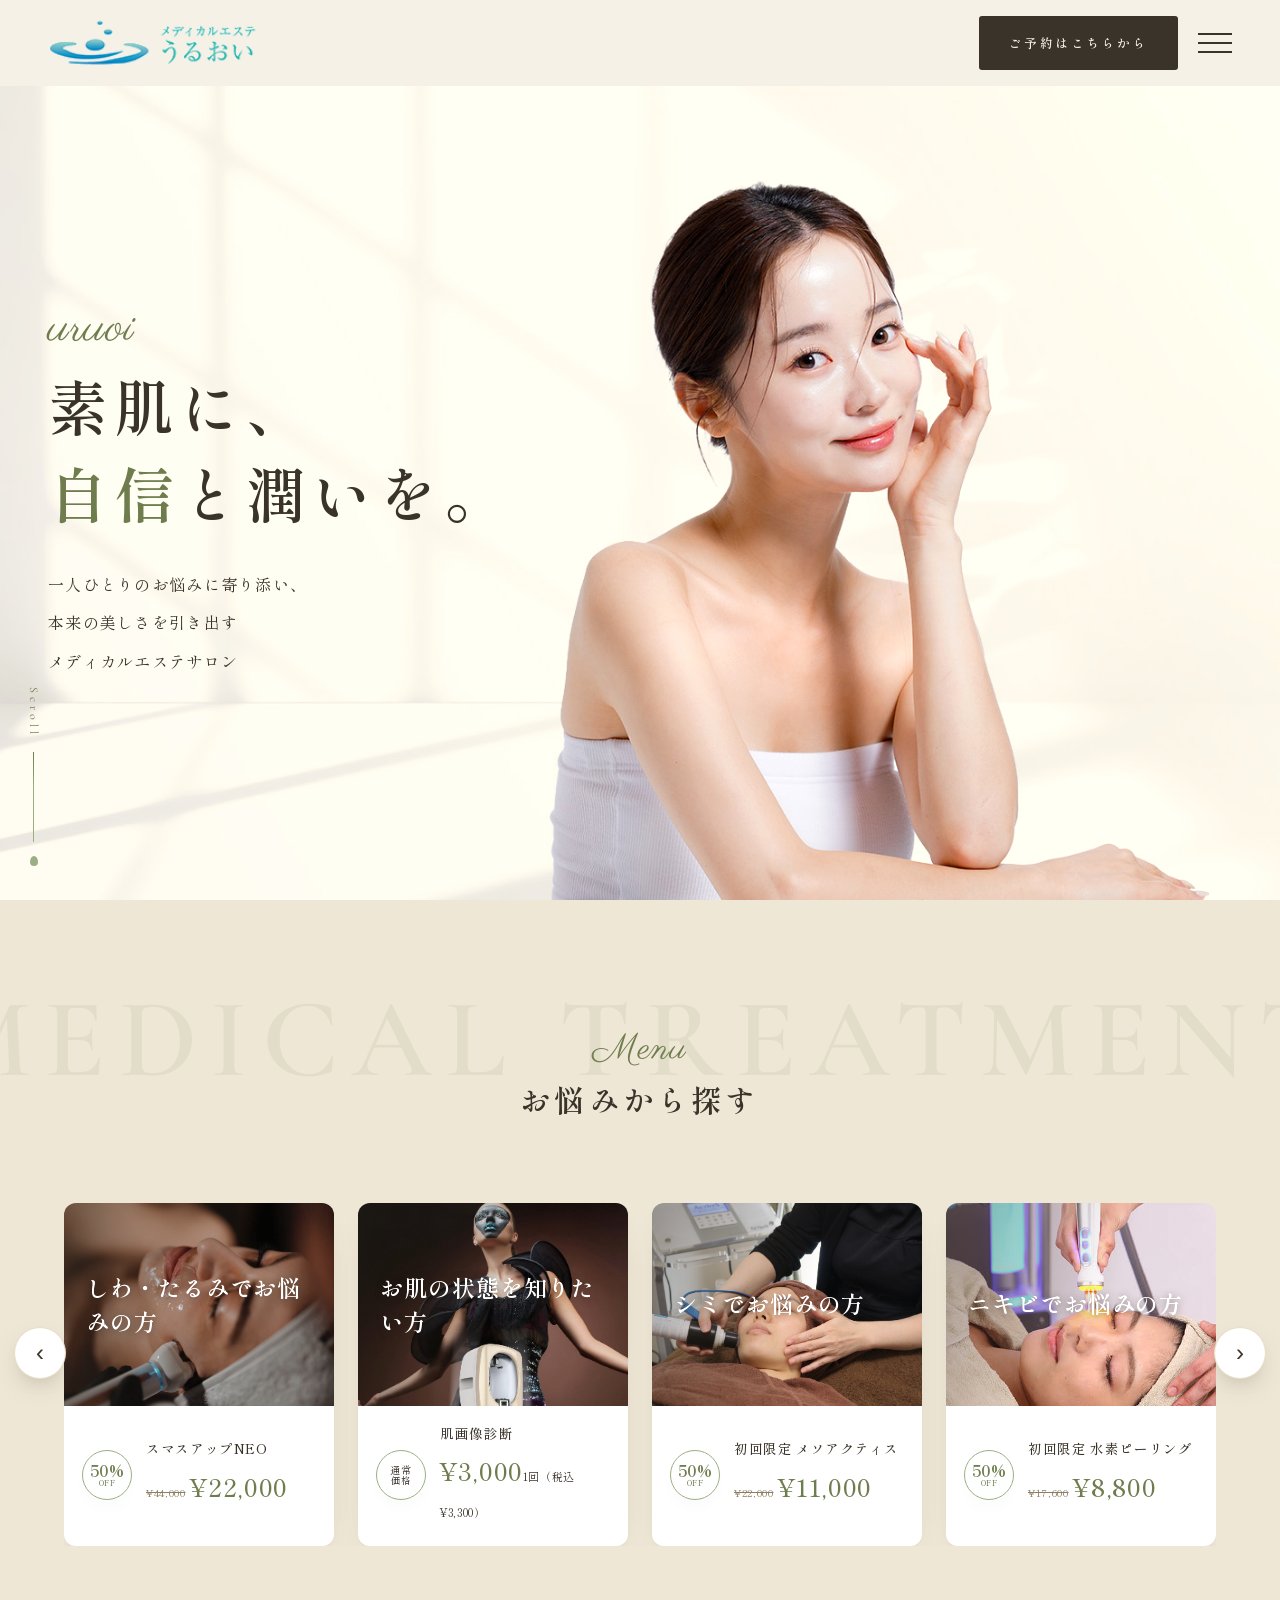
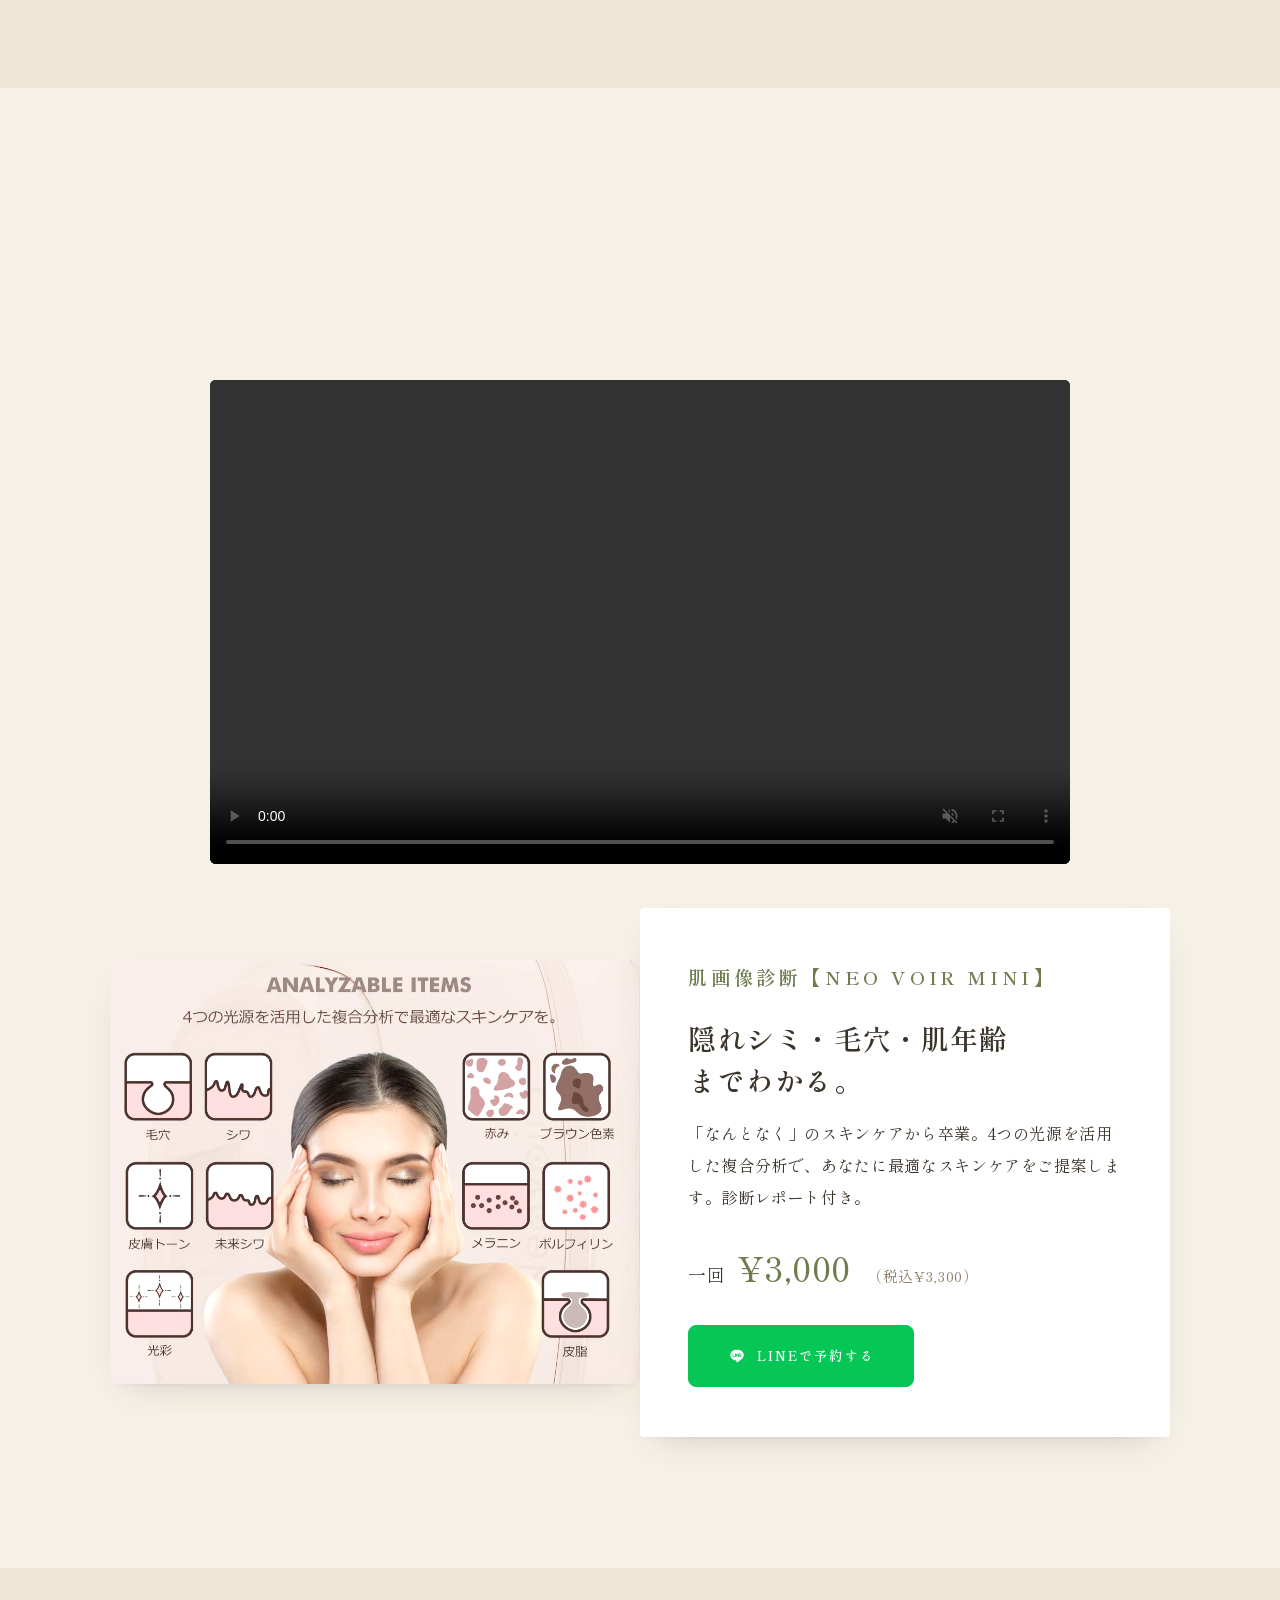
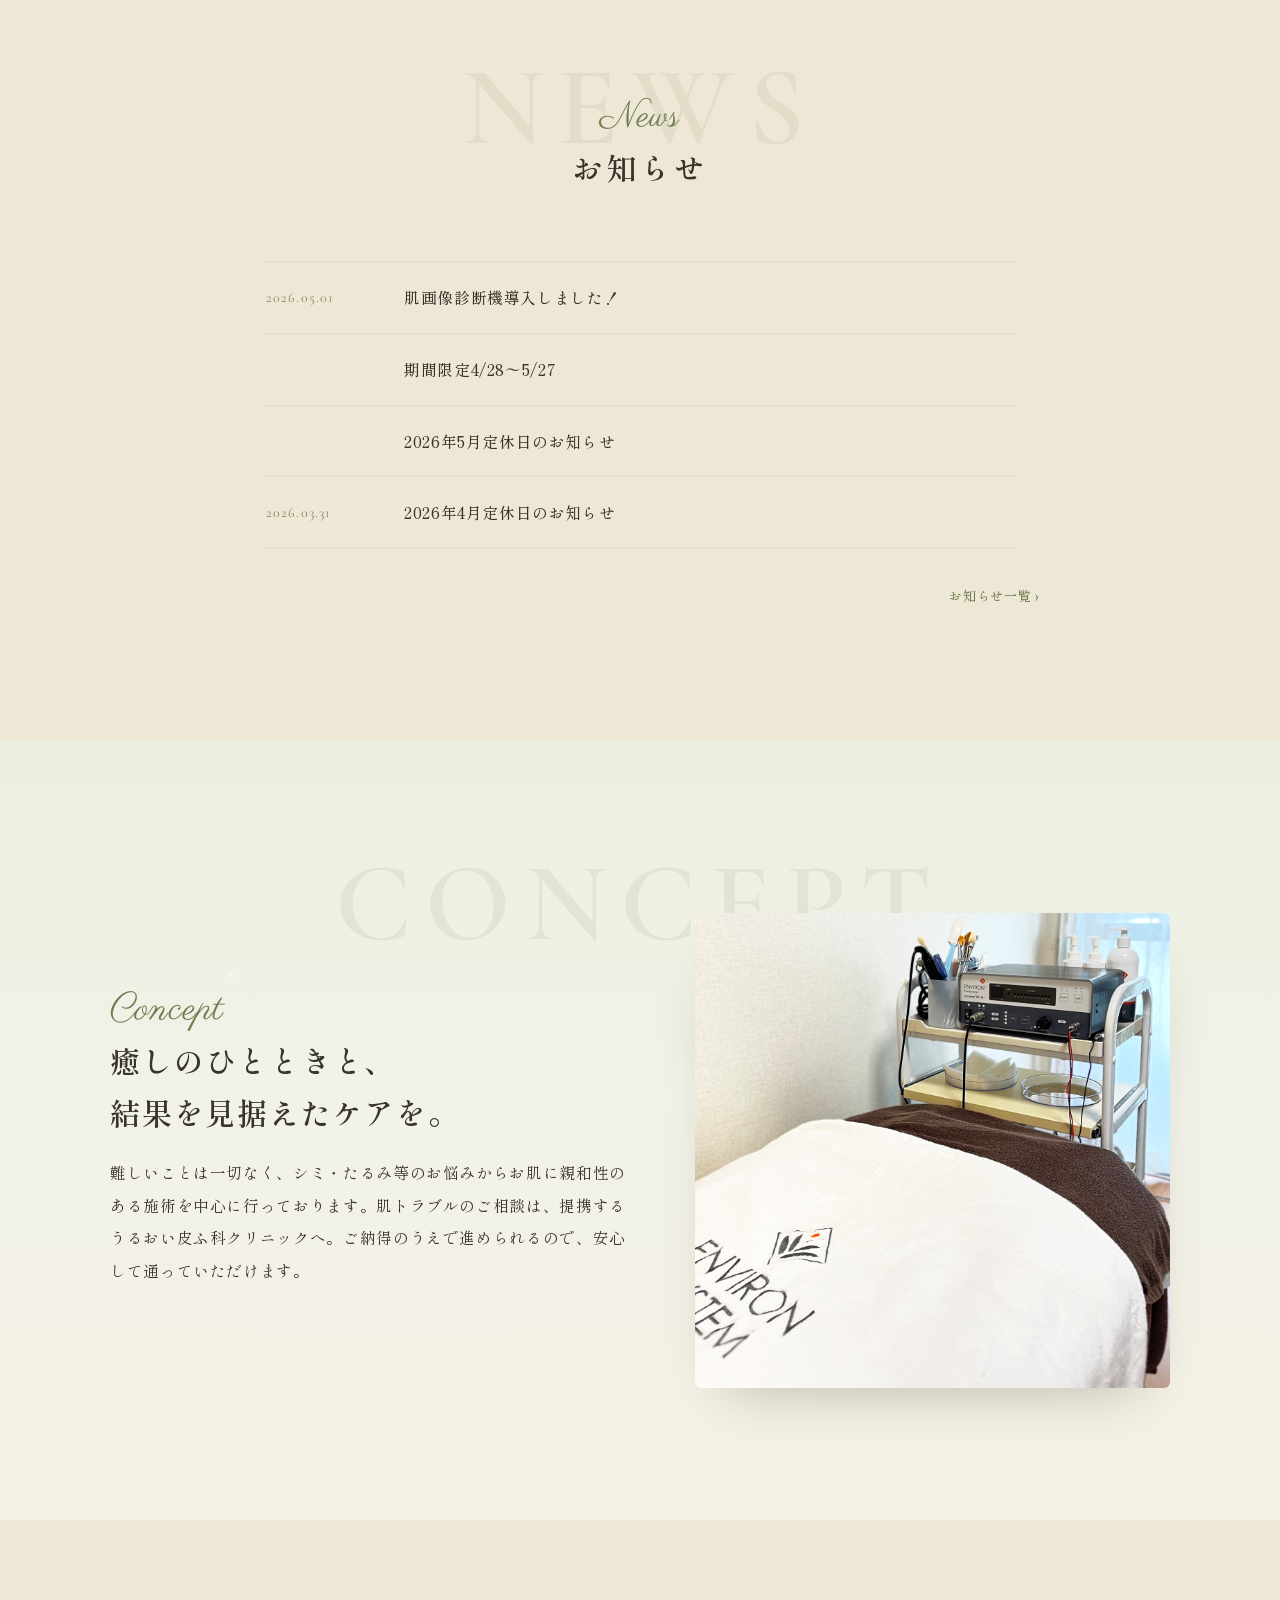
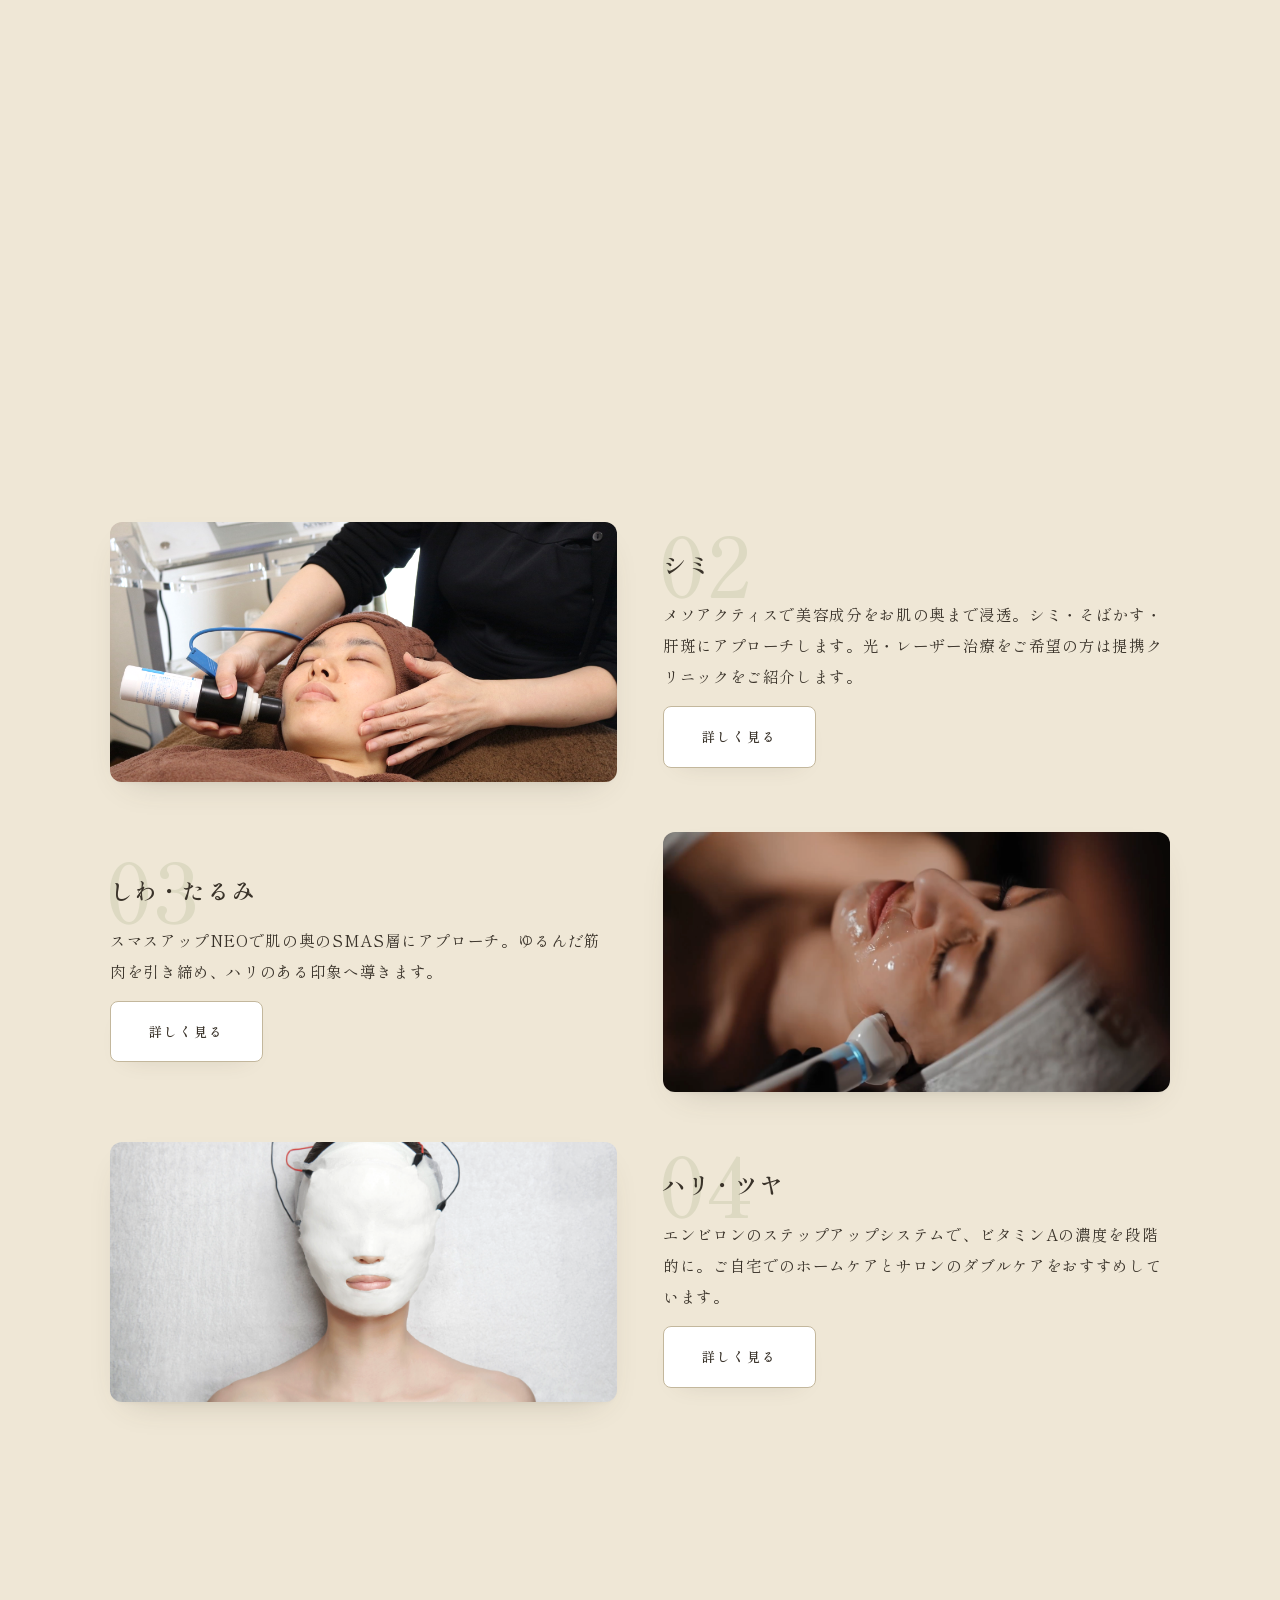
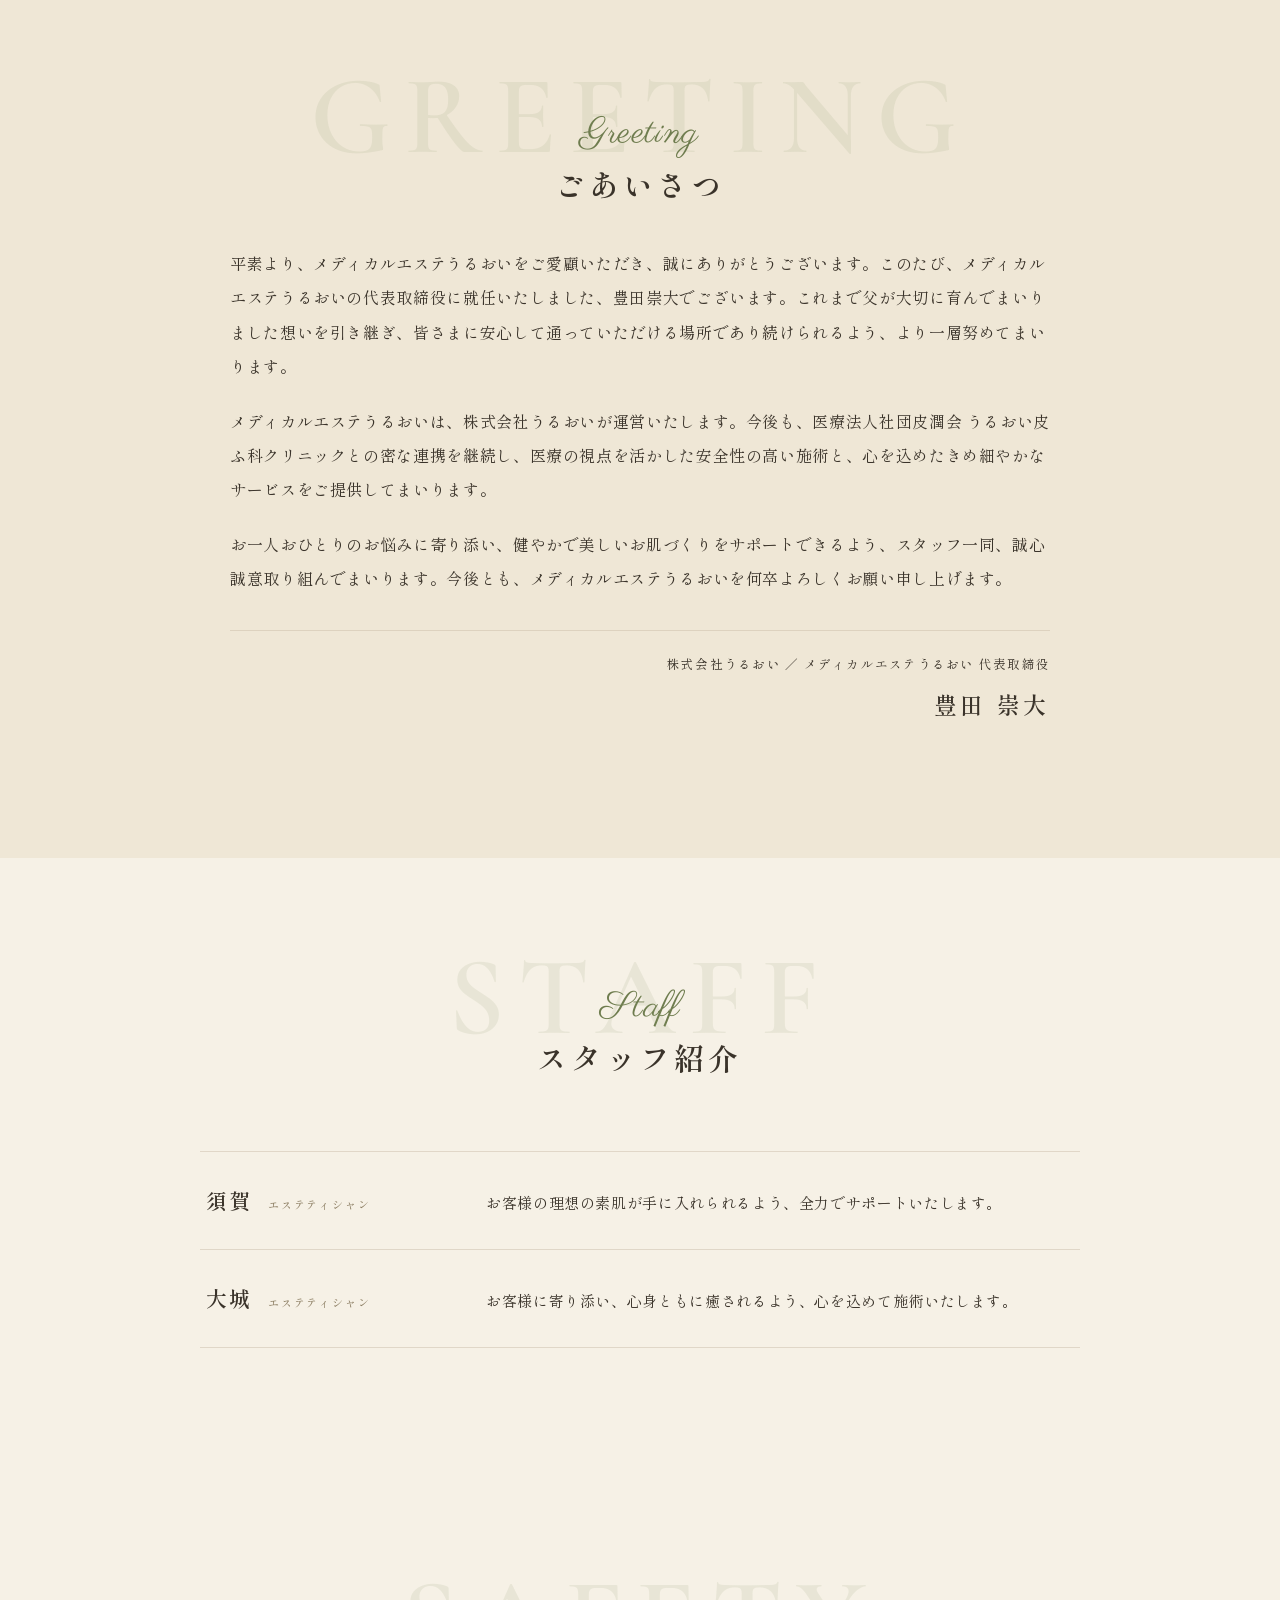
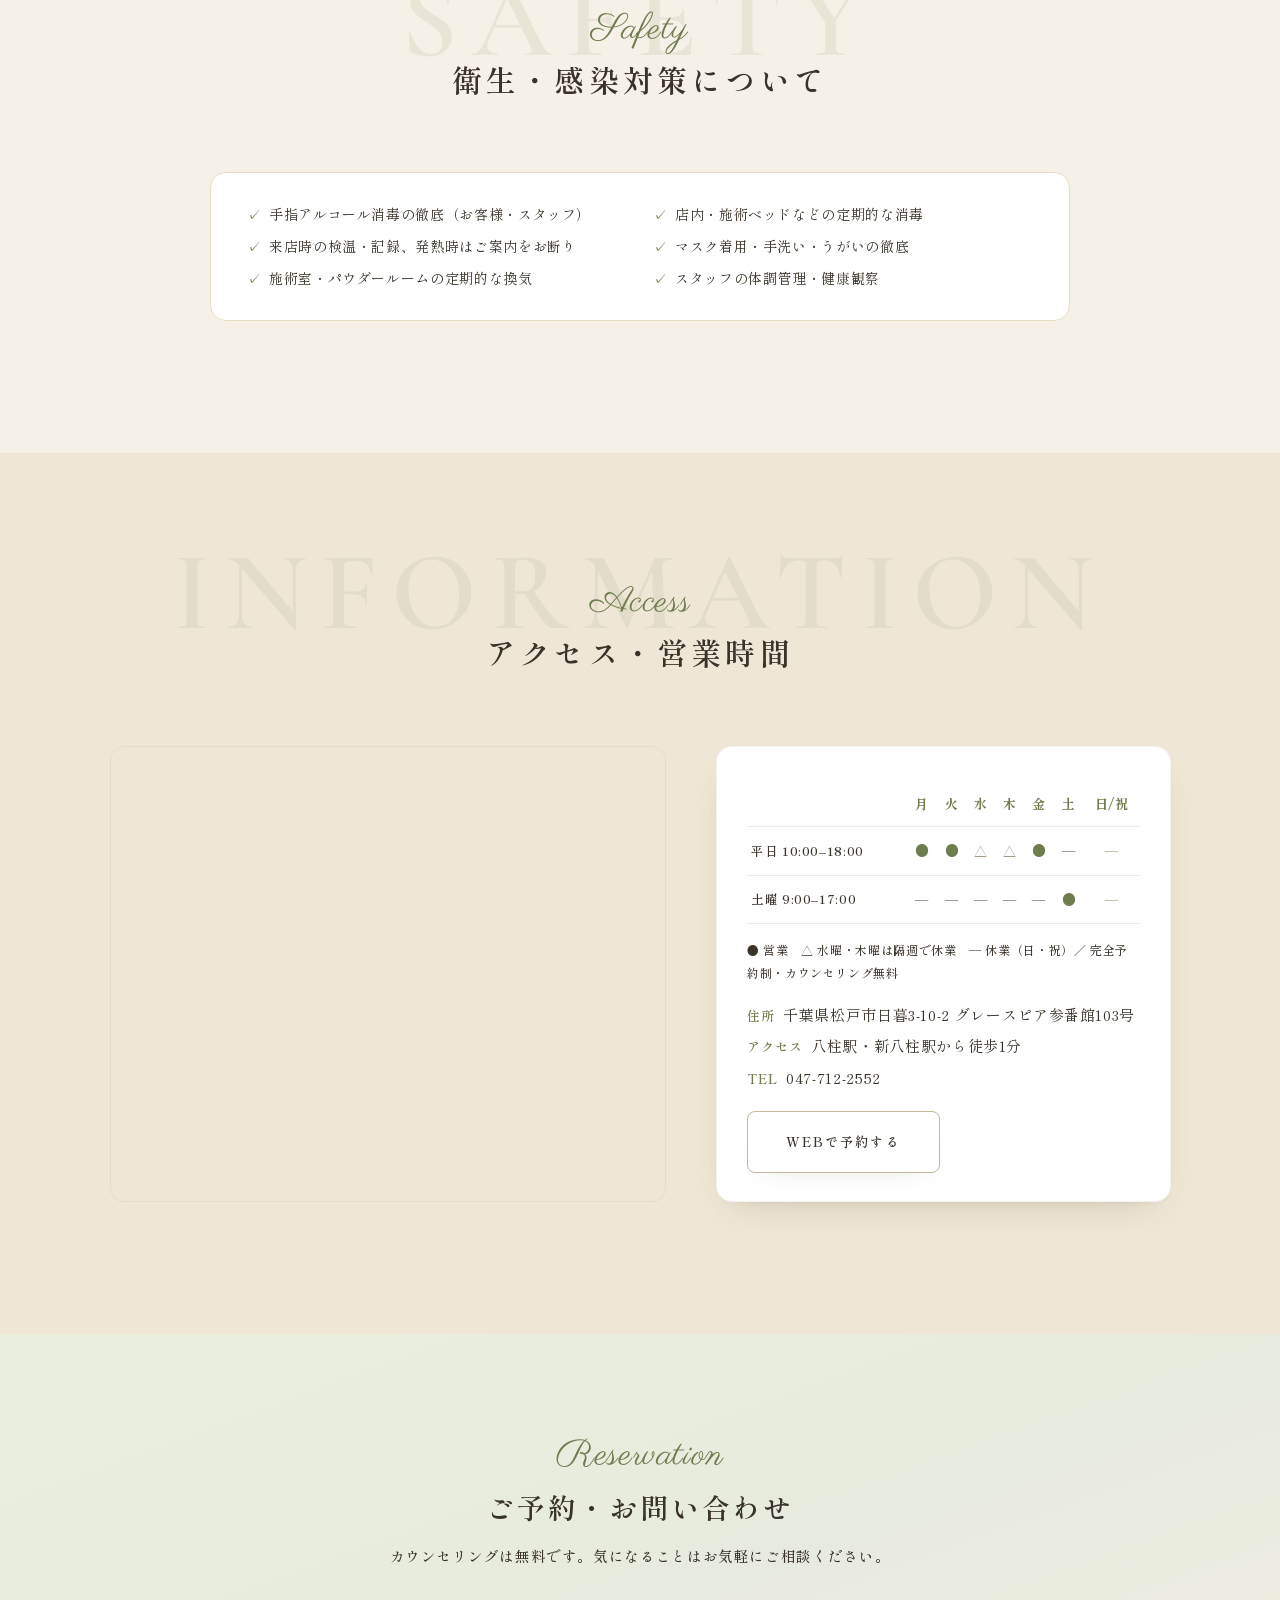
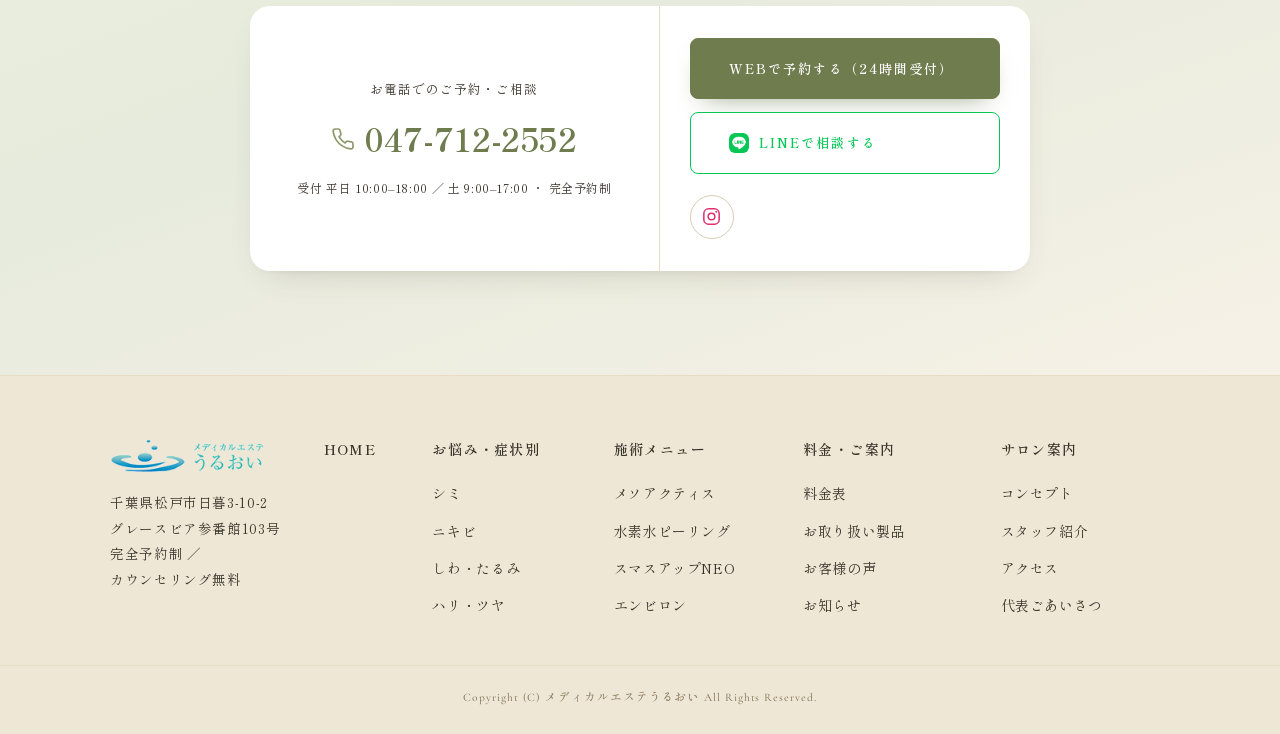
==== index.html @ d1e68eb8 "フッター再構成（HOME＋カテゴリ整理・SPアコーディオン）・お客様の声目次余白・各種SP調整 - フッターを「HOME＋お悩み別/施術メニュー/料金・ご案内/サロン案内」に再構成（見出しと中身を一致" ====
<!doctype html>
<html lang="ja">
  <head>
    <meta charset="UTF-8" />
    <meta name="viewport" content="width=device-width, initial-scale=1.0" />
    <title>メディカルエステうるおい</title>
    <meta name="description" content="千葉県松戸市・八柱駅徒歩1分のメディカルエステうるおい。提携うるおい皮ふ科クリニックと連携し、シミ・肝斑・ニキビ・しわ・たるみのお悩みに寄り添う医療エステ。肌画像診断やエンビロンも。完全予約制・カウンセリング無料。" />
    <meta property="og:type" content="website" />
    <meta property="og:site_name" content="メディカルエステうるおい" />
    <meta property="og:title" content="メディカルエステうるおい" />
    <meta property="og:description" content="千葉県松戸市・八柱駅徒歩1分のメディカルエステうるおい。提携うるおい皮ふ科クリニックと連携し、シミ・肝斑・ニキビ・しわ・たるみのお悩みに寄り添う医療エステ。肌画像診断やエンビロンも。完全予約制・カウンセリング無料。" />
    <meta property="og:image" content="https://medical-este-uruoi.com/img/top.jpg" />
    <meta name="twitter:card" content="summary_large_image" />
    <link rel="icon" type="image/png" href="img/cropped-favicon.png?v=122" />
    <script>
      document.documentElement.className += " js";
    </script>
    <link rel="preconnect" href="https://fonts.googleapis.com" />
    <link rel="preconnect" href="https://fonts.gstatic.com" crossorigin />
    <link
      href="https://fonts.googleapis.com/css2?family=Cormorant+Garamond:ital,wght@0,400;0,500;0,600;1,400;1,500&family=Shippori+Mincho:wght@400;500;600;700&family=Zen+Kaku+Gothic+New:wght@300;400;500;700&family=Parisienne&display=swap"
      rel="stylesheet"
    />
    <link rel="stylesheet" href="css/main.css?v=122" />
    <link rel="stylesheet" href="css/top.css?v=122" />
  </head>
  <body>
    <header class="site-header">
      <a class="brand" href="index.html"
        ><img
          class="logo-img"
          src="[data-uri]"
          alt="メディカルエステ うるおい"
      /></a>
      <div class="hd-right">
        <a
          class="hd-cta"
          href="https://airrsv.net/medical-uruoi/calendar"
          target="_blank"
          rel="noopener"
          ><span class="hd-cta-tx">ご予約はこちらから</span
          ><span class="hd-cta-ar"
            ><svg
              viewBox="0 0 24 24"
              fill="none"
              stroke="currentColor"
              stroke-width="1.7"
              stroke-linecap="round"
              stroke-linejoin="round"
            >
              <rect x="3" y="4.5" width="18" height="16" rx="2.5" />
              <path d="M3 9.5h18M8 2.5v4M16 2.5v4" /></svg></span></a
        ><button class="burger" id="menuBtn" aria-label="メニュー">
          <span class="circle"><i></i><i></i><i></i></span
          ><span class="lbl">MENU</span>
        </button>
      </div>
    </header>
    <nav class="nav-overlay" id="navOverlay">
      <button class="close" id="navClose" aria-label="閉じる">
        <svg
          class="x-ico"
          width="34"
          height="34"
          viewBox="0 0 34 34"
          fill="none"
          stroke="currentColor"
          stroke-width="2"
          stroke-linecap="round"
        >
          <path d="M3 3 31 31M31 3 3 31" />
        </svg>
      </button>
      <div class="nav-grid">
        <div class="nav-side">
          <a href="index.html"
            ><img
              class="nav-logo"
              src="[data-uri]"
              alt="メディカルエステ うるおい"
          /></a>
          <p class="nav-concept">
            皮膚科専門医監修の<br />メディカルエステサロン
          </p>
          <p class="nav-tel-l">ご予約・お問い合わせ</p>
          <a class="nav-tel" href="tel:0477122552">047-712-2552</a>
          <p class="nav-hours">
            平日 10:00–18:00 ／ 土 9:00–17:00 ・ 完全予約制
          </p>
          <p class="nav-addr">
            千葉県松戸市日暮3-10-2<br />グレースビア参番館103号
          </p>
          <div class="nav-sns">
            <a href="#" aria-label="Instagram"
              ><svg
                width="16"
                height="16"
                viewBox="0 0 24 24"
                fill="none"
                stroke="currentColor"
                stroke-width="1.8"
              >
                <rect x="3" y="3" width="18" height="18" rx="5" />
                <circle cx="12" cy="12" r="3.6" />
                <circle cx="17.4" cy="6.6" r="1" fill="currentColor" /></svg
            ></a>
          </div>
        </div>
        <ul class="nav-list">
          <li>
            <a href="index.html"
              ><span class="jp">ホーム</span><span class="en">Home</span></a
            >
          </li>
          <li class="nav-cat">お悩み・施術</li>
          <li>
            <a href="treatment-shimi.html"
              ><span class="jp">シミ・くすみ・肝斑</span
              ><span class="en">Mesoactis</span></a
            >
          </li>
          <li>
            <a href="treatment-nikibi.html"
              ><span class="jp">ニキビ</span
              ><span class="en">Hydrogen Peeling</span></a
            >
          </li>
          <li>
            <a href="treatment-shiwa.html"
              ><span class="jp">しわ・たるみ</span
              ><span class="en">SMAS-up NEO</span></a
            >
          </li>
          <li>
            <a href="treatment-hari.html"
              ><span class="jp">ハリ・ツヤ</span
              ><span class="en">Environ</span></a
            >
          </li>
          <li>
            <a href="index.html#topic"
              ><span class="jp">肌画像診断</span
              ><span class="en">Neo Voir Mini</span></a
            >
          </li>
          <li class="nav-cat">料金・製品</li>
          <li>
            <a href="price.html"
              ><span class="jp">料金表</span><span class="en">Price</span></a
            >
          </li>
          <li>
            <a href="cosmetics.html"
              ><span class="jp">お取り扱い製品</span
              ><span class="en">Products</span></a
            >
          </li>
          <li class="nav-cat">サロン案内</li>
          <li>
            <a href="voice.html"
              ><span class="jp">お客様の声</span
              ><span class="en">Voice</span></a
            >
          </li>
          <li>
            <a href="news.html"
              ><span class="jp">お知らせ</span><span class="en">News</span></a
            >
          </li>
          <li>
            <a href="index.html#greet"
              ><span class="jp">代表ごあいさつ</span
              ><span class="en">Greeting</span></a
            >
          </li>
          <li>
            <a href="index.html#access"
              ><span class="jp">アクセス・営業時間</span><span class="en">Access</span></a
            >
          </li>
          <li>
            <a href="cancel-policy.html"
              ><span class="jp">キャンセルポリシー</span
              ><span class="en">Cancellation</span></a
            >
          </li>
        </ul>
      </div>
    </nav>

    <section class="hero">
      <img class="hero-bg" src="img/top.jpg" alt="メディカルエステうるおい" />
      <div class="hero-panel">
        <div class="hero-copy">
          <span class="hero-script">uruoi</span>
          <h1>素肌に、<br /><em>自信</em>と潤いを。</h1>
          <p class="hero-sub">
            一人ひとりのお悩みに寄り添い、<br />本来の美しさを引き出す<br />メディカルエステサロン
          </p>
        </div>
      </div>
      <div class="hero-scroll">
        <span class="lbl">Scroll</span><span class="ln"></span
        ><span class="drop"></span>
      </div>
    </section>

    <section class="sec" id="menu" style="background: var(--ivory)">
      <div class="wrap">
        <div class="shead">
          <div class="scr">Menu</div>
          <div class="en">Medical Treatment</div>
          <div class="ln"></div>
          <h2 class="jp">お悩みから探す</h2>
        </div>
      </div>
      <div class="slider">
        <button class="snav prev" onclick="uslide(-1)" aria-label="前へ">
          &lsaquo;
        </button>
        <button class="snav next" onclick="uslide(1)" aria-label="次へ">
          &rsaquo;
        </button>
        <div class="slider-vp">
          <div class="track" id="track">
            <a class="cban" href="treatment-shimi.html">
              <div
                class="pic"
                style="
                  background-image: url('img/mesoactis.jpg');
                "
              >
                <div class="scrim"></div>
                <div class="q">シミでお悩みの方</div>
              </div>
              <div class="bar">
                <div class="badge"><b>50%</b><span>OFF</span></div>
                <div class="info">
                  <div class="nm">初回限定 メソアクティス</div>
                  <div class="pr">
                    <span class="was">¥22,000</span
                    ><span class="now">¥11,000</span>
                  </div>
                </div>
              </div>
            </a>
            <a class="cban" href="treatment-nikibi.html">
              <div
                class="pic"
                style="
                  background-image: url('img/suiso_peeling.jpg');
                "
              >
                <div class="scrim"></div>
                <div class="q">ニキビでお悩みの方</div>
              </div>
              <div class="bar">
                <div class="badge"><b>50%</b><span>OFF</span></div>
                <div class="info">
                  <div class="nm">初回限定 水素ピーリング</div>
                  <div class="pr">
                    <span class="was">¥17,600</span
                    ><span class="now">¥8,800</span>
                  </div>
                </div>
              </div>
            </a>
            <a class="cban" href="treatment-hari.html">
              <div
                class="pic"
                style="
                  background-image: url('img/vitamin_treatment.jpg');
                "
              >
                <div class="scrim"></div>
                <div class="q">ハリ・ツヤでお悩みの方</div>
              </div>
              <div class="bar">
                <div class="badge" style="color: var(--brown-soft)">
                  <span style="font-size: 10px">通常</span
                  ><span style="font-size: 9px">価格</span>
                </div>
                <div class="info">
                  <div class="nm">エンビロン</div>
                  <div class="pr"><span class="now">¥8,800</span></div>
                </div>
              </div>
            </a>
            <a class="cban" href="treatment-shiwa.html">
              <div
                class="pic"
                style="
                  background-image: url('img/smasup.png');
                "
              >
                <div class="scrim"></div>
                <div class="q">しわ・たるみでお悩みの方</div>
              </div>
              <div class="bar">
                <div class="badge"><b>50%</b><span>OFF</span></div>
                <div class="info">
                  <div class="nm">スマスアップNEO</div>
                  <div class="pr">
                    <span class="was">¥44,000</span
                    ><span class="now">¥22,000</span>
                  </div>
                </div>
              </div>
            </a>
            <a class="cban" href="#topic">
              <div
                class="pic"
                style="
                  background-image: url('img/肌画像診断.png');
                "
              >
                <div class="scrim"></div>
                <div class="q">お肌の状態を知りたい方</div>
              </div>
              <div class="bar">
                <div class="badge" style="color: var(--brown-soft)">
                  <span style="font-size: 10px">通常</span
                  ><span style="font-size: 9px">価格</span>
                </div>
                <div class="info">
                  <div class="nm">肌画像診断</div>
                  <div class="pr">
                    <span class="now">¥3,000</span
                    ><span class="note">1回（税込¥3,300）</span>
                  </div>
                </div>
              </div>
            </a>
          </div>
        </div>
      </div>
    </section>

    <section class="sec" id="topic">
      <div class="wrap">
        <div class="shead">
          <div class="scr">Pick up</div>
          <div class="en">Pick up</div>
          <div class="ln"></div>
          <h2 class="jp">注目の施術</h2>
        </div>

        <div style="max-width: 860px; margin: 0 auto 44px">
          <div style="position: relative; width: 100%; padding-top: 56.25%; border-radius: 6px; overflow: hidden; background: #000">
            <video
              autoplay
              muted
              loop
              playsinline
              controls
              preload="auto"
              title="肌画像診断 Neo Voir Mini"
              style="position: absolute; inset: 0; width: 100%; height: 100%; object-fit: contain; background: #000; border: 0"
            >
              <source src="video/neo-voir-mini.mp4" type="video/mp4" />
              お使いのブラウザは動画タグに対応していません。
            </video>
          </div>
        </div>

        <div class="pickup">
          <div
            class="pimg"
            style="background-image: url(&quot;img/pick_up.png&quot;)"
          ></div>
          <div class="pbody">
            <div class="pk">肌画像診断【Neo Voir Mini】</div>
            <h3>隠れシミ・毛穴・肌年齢<br />までわかる。</h3>
            <p>
              「なんとなく」のスキンケアから卒業。4つの光源を活用した複合分析で、あなたに最適なスキンケアをご提案します。診断レポート付き。
            </p>
            <div class="price">
              <span style="font-size: 18px; color: var(--ink); margin-right: 2px"
                >一回</span
              ><span class="now">¥3,000</span
              ><span style="font-size: 15px; color: var(--taupe); margin-left: 4px"
                >（税込¥3,300）</span
              >
            </div>
            <div>
              <a class="btn btn-line-fill" href="https://lin.ee/rVkutmM" target="_blank" rel="noopener"
                ><img class="line-ico" src="img/LINE_Brand_icon.png" alt="" />LINEで予約する</a
              >
            </div>
          </div>
        </div>
      </div>
    </section>

    <section class="sec news" id="news" style="background: var(--ivory)">
      <div class="wrap">
        <div class="shead">
          <div class="scr">News</div>
          <div class="en">News</div>
          <div class="ln"></div>
          <h2 class="jp">お知らせ</h2>
        </div>
        <ul class="nlist">
          <li class="nrow"><div class="nmeta"><time class="ndate">2026.05.01</time></div><a class="ntitle" href="news-single.html">肌画像診断機導入しました！</a></li>
          <li class="nrow"><div class="nmeta"><time class="ndate"></time></div><a class="ntitle" href="news-single.html">期間限定4/28〜5/27</a></li>
          <li class="nrow"><div class="nmeta"><time class="ndate"></time></div><a class="ntitle" href="news-single.html">2026年5月定休日のお知らせ</a></li>
          <li class="nrow"><div class="nmeta"><time class="ndate">2026.03.31</time></div><a class="ntitle" href="news-single.html">2026年4月定休日のお知らせ</a></li>
        </ul>
        <a class="news-more" href="news.html">お知らせ一覧 &rsaquo;</a>
      </div>
    </section>

    <section class="sec concept" id="concept">
      <span class="wm" aria-hidden="true">Concept</span>
      <div class="wrap">
        <div class="cgrid">
          <div class="ctext">
            <div class="script">Concept</div>
            <h2>癒しのひとときと、<br />結果を見据えたケアを。</h2>
            <p class="msg">
              難しいことは一切なく、シミ・たるみ等のお悩みからお肌に親和性のある施術を中心に行っております。肌トラブルのご相談は、提携するうるおい皮ふ科クリニックへ。ご納得のうえで進められるので、安心して通っていただけます。
            </p>
          </div>
          <div class="ovl">
            <div
              class="imgph p1"
              style="background-image: url(&quot;img/室内.png&quot;)"
            ></div>
          </div>
        </div>
      </div>
    </section>

    <section class="sec" id="treat" style="background: var(--ivory)">
      <div class="wrap">
        <div class="shead">
          <div class="scr">Treatment</div>
          <div class="en">Treatment</div>
          <div class="ln"></div>
          <h2 class="jp">施術内容・特徴</h2>
        </div>
        <div class="treat-grid">
        <div class="treat-row">
          <div class="ttx">
            <span class="no">01</span>
            <h3>ニキビ</h3>
            <p>
              水素水ピーリングで毛穴の汚れや古い角質を洗浄・吸引。炎症前のニキビから、しこりになってしまったニキビまで幅広く対応します。
            </p>
            <div style="margin-top: 14px">
              <a class="btn btn-fill" href="treatment-nikibi.html"
                >詳しく見る</a
              >
            </div>
          </div>
          <div
            class="imgph pic"
            style="background-image: url(&quot;img/suiso_peeling.jpg&quot;)"
          ></div>
        </div>
        <div class="treat-row">
          <div class="ttx">
            <span class="no">02</span>
            <h3>シミ</h3>
            <p>
              メソアクティスで美容成分をお肌の奥まで浸透。シミ・そばかす・肝斑にアプローチします。光・レーザー治療をご希望の方は提携クリニックをご紹介します。
            </p>
            <div style="margin-top: 14px">
              <a class="btn btn-fill" href="treatment-shimi.html">詳しく見る</a>
            </div>
          </div>
          <div
            class="imgph pic"
            style="background-image: url(&quot;img/mesoactis.jpg&quot;)"
          ></div>
        </div>
        <div class="treat-row">
          <div class="ttx">
            <span class="no">03</span>
            <h3>しわ・たるみ</h3>
            <p>
              スマスアップNEOで肌の奥のSMAS層にアプローチ。ゆるんだ筋肉を引き締め、ハリのある印象へ導きます。
            </p>
            <div style="margin-top: 14px">
              <a class="btn btn-fill" href="treatment-shiwa.html">詳しく見る</a>
            </div>
          </div>
          <div
            class="imgph pic"
            style="background-image: url(&quot;img/smasup.png&quot;)"
          ></div>
        </div>
        <div class="treat-row">
          <div class="ttx">
            <span class="no">04</span>
            <h3>ハリ・ツヤ</h3>
            <p>
              エンビロンのステップアップシステムで、ビタミンAの濃度を段階的に。ご自宅でのホームケアとサロンのダブルケアをおすすめしています。
            </p>
            <div style="margin-top: 14px">
              <a class="btn btn-fill" href="treatment-hari.html">詳しく見る</a>
            </div>
          </div>
          <div
            class="imgph pic"
            style="background-image: url(&quot;img/vitamin_treatment.jpg&quot;)"
          ></div>
        </div>
        </div>
      </div>
    </section>

    <section
      class="sec greet greet-nopic"
      id="greet"
      style="background: var(--ivory)"
    >
      <span class="wm" aria-hidden="true">Greeting</span>
      <div class="wrap">
        <div class="greet-head">
          <div class="gscript">Greeting</div>
          <h2>ごあいさつ</h2>
        </div>
        <div class="greet-body">
          <p class="msg">
            平素より、メディカルエステうるおいをご愛顧いただき、誠にありがとうございます。このたび、メディカルエステうるおいの代表取締役に就任いたしました、豊田崇大でございます。これまで父が大切に育んでまいりました想いを引き継ぎ、皆さまに安心して通っていただける場所であり続けられるよう、より一層努めてまいります。
          </p>
          <p class="msg">
            メディカルエステうるおいは、株式会社うるおいが運営いたします。今後も、医療法人社団皮潤会
            うるおい皮ふ科クリニックとの密な連携を継続し、医療の視点を活かした安全性の高い施術と、心を込めたきめ細やかなサービスをご提供してまいります。
          </p>
          <p class="msg">
            お一人おひとりのお悩みに寄り添い、健やかで美しいお肌づくりをサポートできるよう、スタッフ一同、誠心誠意取り組んでまいります。今後とも、メディカルエステうるおいを何卒よろしくお願い申し上げます。
          </p>
          <div class="greet-sign">
            <div class="sign-role">
              株式会社うるおい ／ メディカルエステうるおい 代表取締役
            </div>
            <div class="sign-name">豊田 崇大</div>
          </div>
        </div>
      </div>
    </section>

    <section class="sec staff" id="staff">
      <div class="wrap">
        <div class="shead">
          <div class="scr">Staff</div>
          <div class="en">Staff</div>
          <div class="ln"></div>
          <h2 class="jp">スタッフ紹介</h2>
        </div>
        <div class="staff-list">
          <div class="srow">
            <div class="who">
              <span class="nm">須賀</span
              ><span class="role">エステティシャン</span>
            </div>
            <div class="cm">
              お客様の理想の素肌が手に入れられるよう、全力でサポートいたします。
            </div>
          </div>
          <div class="srow">
            <div class="who">
              <span class="nm">大城</span
              ><span class="role">エステティシャン</span>
            </div>
            <div class="cm">
              お客様に寄り添い、心身ともに癒されるよう、心を込めて施術いたします。
            </div>
          </div>
        </div>
      </div>
    </section>

    <section class="sec covid">
      <div class="wrap">
        <div class="shead">
          <div class="scr">Safety</div>
          <div class="en">Safety</div>
          <div class="ln"></div>
          <h2 class="jp">衛生・感染対策について</h2>
        </div>
        <div class="covid-panel">
          <ul>
            <li>手指アルコール消毒の徹底（お客様・スタッフ）</li>
            <li>店内・施術ベッドなどの定期的な消毒</li>
            <li>来店時の検温・記録、発熱時はご案内をお断り</li>
            <li>マスク着用・手洗い・うがいの徹底</li>
            <li>施術室・パウダールームの定期的な換気</li>
            <li>スタッフの体調管理・健康観察</li>
          </ul>
        </div>
      </div>
    </section>

    <section class="sec access" id="access" style="background: var(--ivory)">
      <div class="wrap" style="grid-column: 1/-1">
        <div class="shead" style="grid-column: 1/-1">
          <div class="scr">Access</div>
          <div class="en">Information</div>
          <div class="ln"></div>
          <h2 class="jp">アクセス・営業時間</h2>
        </div>
      </div>
      <div class="wrap">
        <div class="map">
          <iframe
            title="map"
            loading="lazy"
            referrerpolicy="no-referrer-when-downgrade"
            allowfullscreen
            src="https://maps.google.com/maps?q=%E3%83%A1%E3%83%87%E3%82%A3%E3%82%AB%E3%83%AB%E3%82%A8%E3%82%B9%E3%83%86%E3%81%86%E3%82%8B%E3%81%8A%E3%81%84%20%E5%8D%83%E8%91%89%E7%9C%8C%E6%9D%BE%E6%88%B8%E5%B8%82%E6%97%A5%E6%9A%AE3-10-2&output=embed"
            style="width: 100%; height: 100%; border: 0; border-radius: 14px"
          ></iframe>
        </div>
        <div class="info-card">
          <table class="timetable">
            <thead>
              <tr>
                <th></th>
                <th>月</th>
                <th>火</th>
                <th>水</th>
                <th>木</th>
                <th>金</th>
                <th>土</th>
                <th>日/祝</th>
              </tr>
            </thead>
            <tbody>
              <tr>
                <th class="rh">平日 10:00–18:00</th>
                <td class="dot">●</td>
                <td class="dot">●</td>
                <td class="tri">△</td>
                <td class="tri">△</td>
                <td class="dot">●</td>
                <td>—</td>
                <td class="off">―</td>
              </tr>
              <tr>
                <th class="rh">土曜 9:00–17:00</th>
                <td>—</td>
                <td>—</td>
                <td>—</td>
                <td>—</td>
                <td>—</td>
                <td class="dot">●</td>
                <td class="off">―</td>
              </tr>
            </tbody>
          </table>
          <p
            style="
              font-size: 12px;
              color: var(--brown-soft);
              margin-bottom: 14px;
            "
          >
            ● 営業　△ 水曜・木曜は隔週で休業　― 休業（日・祝）／
            完全予約制・カウンセリング無料
          </p>
          <div class="info-list">
            <div><b>住所</b>千葉県松戸市日暮3-10-2 グレースピア参番館103号</div>
            <div><b>アクセス</b>八柱駅・新八柱駅から徒歩1分</div>
            <div><b>TEL</b>047-712-2552</div>
          </div>
          <div style="margin-top: 18px">
            <a class="btn btn-fill" href="#cta">WEBで予約する</a>
          </div>
        </div>
      </div>
    </section>

    <section class="reserve" id="cta">
      <div class="wrap">
        <span class="rs-script">Reservation</span>
        <h2>ご予約・お問い合わせ</h2>
        <p class="rs-lead">
          カウンセリングは無料です。<br class="rs-br" />気になることはお気軽にご相談ください。
        </p>
        <div class="rs-card">
          <div class="rs-tel">
            <span class="rs-lbl">お電話でのご予約・ご相談</span>
            <a class="rs-num" href="tel:0477122552"
              ><svg
                width="24"
                height="24"
                viewBox="0 0 24 24"
                fill="none"
                stroke="currentColor"
                stroke-width="1.7"
              >
                <path
                  d="M22 16.92v3a2 2 0 0 1-2.18 2 19.79 19.79 0 0 1-8.63-3.07 19.5 19.5 0 0 1-6-6 19.79 19.79 0 0 1-3.07-8.67A2 2 0 0 1 4.11 2h3a2 2 0 0 1 2 1.72c.13.96.36 1.9.7 2.81a2 2 0 0 1-.45 2.11L8.09 9.91a16 16 0 0 0 6 6l1.27-1.27a2 2 0 0 1 2.11-.45c.91.34 1.85.57 2.81.7A2 2 0 0 1 22 16.92Z"
                /></svg
              >047-712-2552</a
            >
            <span class="rs-hours"
              >受付 平日 10:00–18:00 ／ 土 9:00–17:00 ・ 完全予約制</span
            >
          </div>
          <div class="rs-sep"></div>
          <div class="rs-act">
            <a class="btn btn-cta" href="#">WEBで予約する（24時間受付）</a>
            <a class="btn btn-line-app" href="#"
              ><img
                class="line-ico"
                src="img/LINE_Brand_icon.png"
                alt=""
              />LINEで相談する</a
            >
            <div class="rs-sns">
              <a href="#" aria-label="Instagram"
                ><svg
                  width="16"
                  height="16"
                  viewBox="0 0 24 24"
                  fill="none"
                  stroke="currentColor"
                  stroke-width="1.6"
                >
                  <rect x="4" y="4" width="16" height="16" rx="5" />
                  <circle cx="12" cy="12" r="3.5" />
                  <circle
                    cx="17"
                    cy="7"
                    r="1"
                    fill="currentColor"
                    stroke="none"
                  /></svg
              ></a>
            </div>
          </div>
        </div>
      </div>
    </section>

    <footer class="site-footer">
      <div class="wrap foot-grid">
        <div class="foot-brand">
          <a href="index.html"
            ><img
              class="logo-img foot-logo"
              src="[data-uri]"
              alt="メディカルエステ うるおい"
          /></a>
          <address>
            千葉県松戸市日暮3-10-2<br />グレースビア参番館103号<br />完全予約制
            ／ <span style="white-space: nowrap">カウンセリング無料</span>
          </address>
        </div>
        <div class="foot-col">
          <h5><a href="index.html">HOME</a></h5>
        </div>
        <div class="foot-col foot-acc">
          <h5>お悩み・症状別</h5>
          <a href="treatment-shimi.html">シミ</a>
          <a href="treatment-nikibi.html">ニキビ</a>
          <a href="treatment-shiwa.html">しわ・たるみ</a>
          <a href="treatment-hari.html">ハリ・ツヤ</a>
        </div>
        <div class="foot-col foot-acc">
          <h5>施術メニュー</h5>
          <a href="treatment-shimi.html">メソアクティス</a>
          <a href="treatment-nikibi.html">水素水ピーリング</a>
          <a href="treatment-shiwa.html">スマスアップNEO</a>
          <a href="treatment-hari.html">エンビロン</a>
        </div>
        <div class="foot-col foot-acc">
          <h5>料金・ご案内</h5>
          <a href="price.html">料金表</a>
          <a href="cosmetics.html">お取り扱い製品</a>
          <a href="voice.html">お客様の声</a>
          <a href="news.html">お知らせ</a>
        </div>
        <div class="foot-col foot-acc">
          <h5>サロン案内</h5>
          <a href="index.html#concept">コンセプト</a>
          <a href="index.html#staff">スタッフ紹介</a>
          <a href="index.html#access">アクセス</a>
          <a href="index.html#greet">代表ごあいさつ</a>
        </div>
      </div>
      <p class="foot-bottom">
        Copyright (C) メディカルエステうるおい All Rights Reserved.
      </p>
    </footer>

    <script src="js/index.js?v=122"></script>
  </body>
</html>
---- css/main.css ----
/* ===== 共通デザイントークン（ヘッダー/フッターはここで一元管理）=====
   ※top.css/sub.cssと衝突しない名前のみ定義（--line等は各ファイル側） */
:root {
  --ink: #3a332a;
  --ink-2: #4a4236;
  --ink-soft: #3a332a;
  --green: #8c9a6b;
  --green-dk: #6e7c4e;
  --beige: #efe7d6;
  --beige-dk: #e7dcc6;
  --taupe: #8c7e63;
  --teal: #48b399;
  --white: #ffffff;
  --serif-en: "Cormorant Garamond", "Shippori Mincho", serif;
  --serif-jp: "Shippori Mincho", "Noto Serif JP", serif;
  --sans-jp: "Shippori Mincho", "Hiragino Mincho ProN", serif;
  --script: "Parisienne", cursive;
}

/* =========================================================
   メディカルエステ うるおい — 全ページ共通ベース（リセット/ノーマライズ）
   ※デザイントークン(:root)は配色系統が top と下層で異なり衝突するため
     top.css / sub.css 側にそれぞれ保持する。
   読み込み順: main.css → (top.css|sub.css) → {ページ名}.css
   ========================================================= */
* {
  box-sizing: border-box;
  margin: 0;
  padding: 0;
}
html {
  scroll-behavior: smooth;
}
img {
  max-width: 100%;
  display: block;
}
a {
  color: inherit;
  text-decoration: none;
}
p {
  font-weight: 500;
}

/* ===== ヘッダー右側：予約CTA＋ハンバーガー（全ページ共通）===== */
.hd-right {
  display: flex;
  align-items: center;
  gap: clamp(12px, 2vw, 20px);
}
.hd-cta {
  display: inline-flex;
  align-items: center;
  font-family: "Shippori Mincho", serif;
  font-weight: 600;
  font-size: 12.5px;
  letter-spacing: 0.2em;
  color: #f6f1e6;
  background: #3a332a;
  padding: 15px 30px;
  border-radius: 3px;
  border: none;
  transition: 0.45s cubic-bezier(0.2, 0.7, 0.2, 1);
  white-space: nowrap;
}
.hd-cta .hd-cta-tx {
  display: inline-flex;
  align-items: center;
}
.hd-cta .hd-cta-ar {
  display: none;
}
.hd-cta:hover {
  transform: translateY(-1px);
}
@media (max-width: 920px) {
  .hd-cta {
    font-size: 11px;
    letter-spacing: 0.08em;
    padding: 10px 17px;
  }
}
@media (max-width: 600px) {
  .hd-right {
    gap: 8px;
  }
  .hd-cta {
    font-size: 10px;
    letter-spacing: 0.06em;
    padding: 9px 14px;
  }
}
@media (max-width: 400px) {
  .hd-cta {
    display: none;
  }
}

/* ===== LINEで相談するボタンの公式アイコン ===== */
.btn-line-app .line-ico {
  width: 26px;
  height: 26px;
  border-radius: 6px;
  flex: none;
}

/* ===== SNS：各ブランドカラー（Facebook / Instagram）===== */
.rs-sns a[aria-label="Facebook"],
.nav-side .nav-sns a[aria-label="Facebook"],
.nav-overlay .nav-sns a[aria-label="Facebook"] {
  color: #1877f2;
}
.rs-sns a[aria-label="Instagram"],
.nav-side .nav-sns a[aria-label="Instagram"],
.nav-overlay .nav-sns a[aria-label="Instagram"] {
  color: #e1306c;
}
.rs-sns a[aria-label="Facebook"]:hover,
.nav-side .nav-sns a[aria-label="Facebook"]:hover,
.nav-overlay .nav-sns a[aria-label="Facebook"]:hover {
  background: #1877f2;
  border-color: #1877f2;
  color: #fff;
}
.rs-sns a[aria-label="Instagram"]:hover,
.nav-side .nav-sns a[aria-label="Instagram"]:hover,
.nav-overlay .nav-sns a[aria-label="Instagram"]:hover {
  background: linear-gradient(
    45deg,
    #feda75 0%,
    #fa7e1e 25%,
    #d62976 50%,
    #962fbf 75%,
    #4f5bd5 100%
  );
  border-color: transparent;
  color: #fff;
}

/* =========================================================
   ヘッダー / ハンバーガーメニュー / フッター（全ページ共通・一元管理）
   ここを編集すれば top・下層 両方に反映されます。
   ========================================================= */
.site-header {
  position: fixed;
  top: 0;
  left: 0;
  right: 0;
  z-index: 60;
  height: 86px;
  display: flex;
  align-items: center;
  justify-content: space-between;
  padding: 0 clamp(14px, 4vw, 48px);
  background: rgba(246, 241, 230, 0.92);
  -webkit-backdrop-filter: blur(10px);
  backdrop-filter: blur(10px);
  border-bottom: none;
}
.brand {
  display: flex;
  align-items: center;
  gap: 12px;
}
.brand .nm {
  font-family: var(--serif-jp);
  font-weight: 600;
  font-size: 21px;
  letter-spacing: 0.16em;
  color: var(--teal);
  line-height: 1;
}
.burger {
  display: flex;
  flex-direction: column;
  align-items: center;
  gap: 4px;
  background: none;
  border: none;
  cursor: pointer;
  padding: 0;
}
.burger .circle {
  display: flex;
  flex-direction: column;
  justify-content: center;
  align-items: center;
  gap: 7px;
  transition: 0.3s;
}
.burger .circle i {
  display: block;
  width: 34px;
  height: 2px;
  background: var(--ink);
  transition: 0.3s;
}
.burger .lbl {
  display: none;
}
.burger:hover .circle i {
  background: var(--green-dk);
}
.nav-overlay .close {
  position: absolute;
  top: 26px;
  right: 40px;
  font-size: 34px;
  line-height: 1;
  color: var(--ink);
  background: none;
  border: none;
  cursor: pointer;
  z-index: 6;
}
.nav-overlay {
  position: fixed;
  inset: 0;
  overflow-y: auto;
  z-index: 200;
  background: linear-gradient(155deg, #f7f2e8 0%, #efe7d6 70%, #e7dfcb 100%);
  -webkit-backdrop-filter: blur(6px);
  backdrop-filter: blur(6px);
  opacity: 0;
  visibility: hidden;
  transition: 0.5s cubic-bezier(0.4, 0, 0.2, 1);
}
.nav-overlay.open {
  opacity: 1;
  visibility: visible;
}
.nav-grid {
  max-width: 1080px;
  margin: 0 auto;
  min-height: 100%;
  display: grid;
  grid-template-columns: 0.78fr 1.22fr;
  align-items: center;
  gap: 48px;
  padding: 44px clamp(24px, 5vw, 56px);
  position: relative;
}
.nav-side {
  position: relative;
  align-self: center;
}
.nav-side .nav-logo {
  height: 50px;
  width: auto;
  margin-bottom: 20px;
}
.nav-side .nav-concept {
  font-family: var(--serif-jp);
  font-weight: 500;
  font-size: 14px;
  color: var(--ink);
  line-height: 1.95;
  letter-spacing: 0.06em;
  margin-bottom: 26px;
}
.nav-side .nav-addr {
  font-size: 11.5px;
  color: var(--ink-soft);
  line-height: 1.7;
  margin-top: 10px;
}
.nav-side .nav-tel-l {
  font-size: 12px;
  letter-spacing: 0.12em;
  color: var(--ink-soft);
  margin-bottom: 4px;
}
.nav-side .nav-tel {
  font-family: var(--sans-jp);
  font-weight: 700;
  font-size: 27px;
  color: var(--green-dk);
  letter-spacing: 0.02em;
  display: block;
}
.nav-side .nav-hours {
  font-size: 11.5px;
  color: var(--ink-soft);
  margin-top: 4px;
}
.nav-side .nav-sns {
  display: flex;
  gap: 12px;
  margin-top: 24px;
}
.nav-side .nav-sns a {
  width: 46px;
  height: 46px;
  border-radius: 50%;
  border: 1px solid #eae3d3;
  display: flex;
  align-items: center;
  justify-content: center;
  color: var(--ink-soft);
  transition: 0.3s;
}
.nav-side .nav-sns a svg {
  width: 24px;
  height: 24px;
}
.nav-side .nav-sns a:hover {
  background: var(--green);
  border-color: var(--green);
  color: #fff;
}
.nav-side .branch {
  position: absolute;
  right: -30px;
  bottom: -70px;
  width: 200px;
  opacity: 0.45;
  pointer-events: none;
}
.nav-list {
  list-style: none;
}
.nav-list li {
  border-bottom: 1px solid rgba(168, 149, 123, 0.28);
  opacity: 0;
  transform: translateY(14px);
  transition: 0.55s cubic-bezier(0.2, 0.7, 0.2, 1);
}
.nav-overlay.open .nav-list li {
  opacity: 1;
  transform: none;
}
.nav-overlay.open .nav-list li:nth-child(1) {
  transition-delay: 0.1s;
}
.nav-overlay.open .nav-list li:nth-child(2) {
  transition-delay: 0.16s;
}
.nav-overlay.open .nav-list li:nth-child(3) {
  transition-delay: 0.22s;
}
.nav-overlay.open .nav-list li:nth-child(4) {
  transition-delay: 0.28s;
}
.nav-overlay.open .nav-list li:nth-child(5) {
  transition-delay: 0.34s;
}
.nav-overlay.open .nav-list li:nth-child(6) {
  transition-delay: 0.4s;
}
.nav-overlay.open .nav-list li:nth-child(7) {
  transition-delay: 0.46s;
}
.nav-overlay.open .nav-list li:nth-child(8) {
  transition-delay: 0.52s;
}
.nav-list a {
  display: flex;
  align-items: baseline;
  gap: 20px;
  padding: 11px 8px;
  transition: 0.3s;
}
.nav-list a .n {
  font-family: var(--serif-en);
  font-style: italic;
  font-size: 14px;
  color: var(--green);
  min-width: 24px;
}
.nav-list a .jp {
  font-family: var(--serif-jp);
  font-weight: 600;
  font-size: 16px;
  color: var(--ink);
  letter-spacing: 0.08em;
  flex: 1;
}
.nav-list a .en {
  font-family: var(--serif-en);
  font-style: italic;
  font-size: 13px;
  color: var(--taupe);
  letter-spacing: 0.04em;
}
.nav-list a:hover {
  padding-left: 18px;
}
.nav-list a:hover .jp,
.nav-list a:hover .n {
  color: var(--green-dk);
}
@media (max-width: 820px) {
  .nav-grid {
    grid-template-columns: 1fr;
    align-content: start;
    gap: 22px;
    padding: 96px 28px 40px;
    overflow-y: auto;
  }
  .nav-side {
    order: 2;
    text-align: center;
  }
  .nav-side .branch {
    display: none;
  }
  .nav-side .nav-sns {
    justify-content: center;
  }
  .nav-list a {
    flex-direction: column;
    align-items: center;
    gap: 3px;
    padding: 15px 4px;
  }
  .nav-list a .en {
    order: -1;
    font-size: 11px;
    color: var(--green);
  }
  .nav-list a .jp {
    flex: none;
    font-size: 16px;
  }
  .nav-list a:hover {
    padding-left: 4px;
  }
}
.site-footer {
  background: var(--beige);
  padding: 60px 0 26px;
  border-top: 1px solid var(--beige-dk);
}
.foot-grid {
  display: grid;
  grid-template-columns: 1.15fr 0.5fr 0.95fr 1fr 1.05fr 1.05fr;
  gap: 28px;
}
.foot-brand .nm {
  font-family: var(--serif-jp);
  font-weight: 600;
  font-size: 20px;
  color: var(--teal);
  letter-spacing: 0.14em;
}
.foot-brand address {
  font-style: normal;
  font-family: var(--sans-jp);
  font-size: 13.5px;
  line-height: 1.9;
  color: var(--ink);
  margin-top: 14px;
}
.foot-col h5 {
  font-family: var(--sans-jp);
  font-weight: 600;
  font-size: 14px;
  letter-spacing: 0.1em;
  color: var(--ink);
  margin-bottom: 12px;
}
.foot-col h5 a {
  color: inherit;
  display: inline;
  padding: 0;
}
.foot-col h5 a:hover {
  color: var(--green-dk);
}
.foot-sub {
  font-family: var(--sans-jp);
  font-weight: 600;
  font-size: 12.5px;
  letter-spacing: 0.06em;
  color: var(--ink);
  margin: 14px 0 4px;
}
.foot-col a {
  display: block;
  font-size: 14px;
  color: var(--ink);
  padding: 5px 0;
  transition: 0.25s;
}
.foot-col a:hover {
  color: var(--green-dk);
}
.foot-bottom {
  text-align: center;
  margin-top: 40px;
  padding-top: 20px;
  border-top: 1px solid var(--beige-dk);
  font-family: var(--serif-en);
  font-size: 11.5px;
  letter-spacing: 0.08em;
  color: var(--taupe);
}
@media (max-width: 860px) {
  .foot-grid {
    grid-template-columns: 1fr 1fr;
    gap: 30px;
  }
}
@media (max-width: 560px) {
  .foot-grid {
    grid-template-columns: 1fr;
  }
}
.logo-img {
  height: 54px;
  width: auto;
  display: block;
}
.foot-logo {
  height: 40px;
  margin-bottom: 12px;
}
@media (max-width: 560px) {
  .logo-img {
    height: 40px;
  }
}
/* メニュー11項目化に伴うスタッガー（9〜11） */
.nav-overlay.open .nav-list li:nth-child(9) {
  transition-delay: 0.58s;
}
.nav-overlay.open .nav-list li:nth-child(10) {
  transition-delay: 0.64s;
}
.nav-overlay.open .nav-list li:nth-child(11) {
  transition-delay: 0.7s;
}
/* メニューのカテゴリ見出し */
.nav-list li.nav-cat {
  border-bottom: none;
  padding: 14px 8px 4px;
  font-family: "Shippori Mincho", serif;
  font-size: 12px;
  font-weight: 600;
  letter-spacing: 0.18em;
  color: #6e7c4e;
  pointer-events: none;
}
.nav-overlay.open .nav-list li:nth-child(12) {
  transition-delay: 0.76s;
}
.nav-overlay.open .nav-list li:nth-child(13) {
  transition-delay: 0.82s;
}
.nav-overlay.open .nav-list li:nth-child(14) {
  transition-delay: 0.88s;
}
/* SP：下層footerをtop(.ft)に合わせる（ブランド全幅中央＋リンク2×2） */
@media (max-width: 768px) {
  .foot-grid {
    grid-template-columns: 1fr 1fr;
    gap: 30px 24px;
  }
  .foot-grid > .foot-col {
    min-width: 0;
  }
  .foot-brand {
    grid-column: 1 / -1;
    text-align: center;
    padding-bottom: 26px;
    border-bottom: 1px solid var(--beige-dk);
  }
  .foot-brand .foot-logo {
    display: inline-block;
    height: 46px;
    margin-bottom: 12px;
  }
}
@media (max-width: 380px) {
  .foot-grid {
    grid-template-columns: 1fr;
    text-align: center;
  }
}
/* SP：フッター。お客様の声(.foot-acc)のみアコーディオン、他列は常時表示 */
@media (max-width: 640px) {
  .foot-grid {
    grid-template-columns: 1fr;
    gap: 0;
    text-align: left;
  }
  .foot-col {
    border-top: 1px solid var(--beige-dk);
    padding: 16px 6px;
  }
  .foot-col:last-child {
    border-bottom: 1px solid var(--beige-dk);
  }
  .foot-col h5 {
    margin: 0 0 8px;
  }
  /* --- アコーディオン列（お客様の声）--- */
  .foot-col.foot-acc {
    padding: 0;
  }
  .foot-col.foot-acc h5 {
    display: flex;
    align-items: center;
    justify-content: space-between;
    margin: 0;
    padding: 18px 8px;
    cursor: pointer;
  }
  .foot-col.foot-acc h5 a {
    color: var(--ink);
    text-decoration: none;
    display: inline;
    padding: 0;
  }
  .foot-col.foot-acc h5::after {
    content: "";
    flex: none;
    width: 8px;
    height: 8px;
    margin-right: 6px;
    border-right: 1.6px solid var(--taupe);
    border-bottom: 1.6px solid var(--taupe);
    transform: rotate(45deg);
    transition: transform 0.3s ease;
  }
  .foot-col.foot-acc.is-open h5::after {
    transform: rotate(-135deg);
  }
  .foot-col.foot-acc > a {
    display: none;
    padding: 9px 6px 9px 18px;
  }
  .foot-col.foot-acc.is-open > a {
    display: block;
  }
  .foot-col.foot-acc.is-open {
    padding-bottom: 12px;
  }
}

/* --- 追加レスポンシブ（ヘッダー/フッター） --- */
/* ===== SP：ヘッダーをヒーローに被せない（通常フロー）＋ヒーロー比率は縦長め ===== */
@media (max-width: 768px) {
.site-header {
    position: -webkit-sticky;
    position: sticky;
    top: 0;
  }
/* SP：ハンバーガーメニュー（項目が増えたのでスクロール前提でゆとりを持たせる） */
  .nav-grid {
    min-height: 0;
    gap: 22px;
    padding: 84px 24px 40px;
    align-content: start;
  }
/* 連絡先は1行に集約（TEL左・SNS右。ロゴ/コンセプト/営業時間/住所は省略） */
  .nav-side {
    display: flex;
    align-items: center;
    justify-content: center;
    gap: 22px;
  }
.nav-side .nav-logo,
  .nav-side .nav-concept,
  .nav-side .nav-addr,
  .nav-side .nav-hours,
  .nav-side .nav-tel-l {
    display: none;
  }
.nav-side .nav-tel {
    font-size: 20px;
    margin: 0;
  }
.nav-side .nav-sns {
    margin-top: 0;
    gap: 10px;
  }
.nav-side .nav-sns a {
    width: 38px;
    height: 38px;
  }
.nav-side .nav-sns a svg {
    width: 19px;
    height: 19px;
  }
/* メニュー項目は1行（jp左・en右）。読みやすさ優先で余白を確保 */
  .nav-list a {
    flex-direction: row;
    justify-content: space-between;
    align-items: baseline;
    gap: 10px;
    padding: 12px 4px;
  }
.nav-list a .jp {
    order: 0;
    font-size: 15.5px;
  }
.nav-list a .en {
    order: 0;
    font-size: 11px;
  }
.nav-list li.nav-cat {
    padding: 16px 4px 4px;
    font-size: 11px;
  }
}
/* SP：コピーライト10px */
@media (max-width: 768px) {
.foot-bottom { font-size: 10px !important; }
}
/* SP：ハンバーガー3本線・閉じる×を小さく */
@media (max-width: 768px) {
.burger .circle { gap: 5px; }
.burger .circle i { width: 26px; }
.nav-overlay .close { font-size: 26px; }
}
---- css/top.css ----
/* ===== top.css : index.html 固有スタイル（共通分は main.css）===== */
:root {
  --cream: #f6f1e6;
  --ivory: #efe7d6;
  --greige: #e7dcc6;
  --greige-2: #d8ccb2;
  --taupe: #8c7e63;
  --bronze: #8c9a6b;
  --bronze-deep: #6e7c4e;
  --champagne: #ece2ce;
  --blue: #9cae86;
  --blue-deep: #6e7c4e;
  --blue-soft: #e7ebdd;
  --line: #3fae5a;
  --line-deep: #2e8c46;
  --line-soft: #e9f0e3;
  --brown: #3a332a;
  --brown-soft: #3a332a;
  --sh-card:
    0 14px 34px -20px rgba(74, 66, 52, 0.3),
    0 3px 8px -5px rgba(74, 66, 52, 0.1);
  --sh-sm: 0 10px 26px -18px rgba(74, 66, 52, 0.22);
  --sh-hover:
    0 30px 56px -24px rgba(74, 66, 52, 0.34),
    0 8px 16px -8px rgba(74, 66, 52, 0.12);
  --serif: "Cormorant Garamond", serif;
  --mincho: "Shippori Mincho", serif;
  --sans: "Shippori Mincho", "Hiragino Mincho ProN", serif;
}
html {
  overflow-x: clip;
  background: var(--cream);
}
body {
  font-family: var(--sans);
  color: var(--brown);
  background: transparent;
  font-weight: 400;
  line-height: 1.95;
  letter-spacing: 0.04em;
  font-size: 16px;
  -webkit-font-smoothing: antialiased;
  text-rendering: optimizeLegibility;
  overflow-x: clip;
}
.wrap {
  max-width: 1140px;
  margin: 0 auto;
  padding: 0 clamp(20px, 5vw, 40px);
}
.sec {
  padding: 132px 0;
  background: var(--cream);
}
.shead {
  text-align: center;
  margin-bottom: 64px;
  position: relative;
}
.shead .en {
  position: absolute;
  left: 50%;
  top: 50%;
  transform: translate(-50%, -68%);
  font-family: var(--serif);
  font-weight: 600;
  font-size: clamp(60px, 9vw, 112px);
  letter-spacing: 0.12em;
  text-transform: uppercase;
  color: rgba(140, 154, 107, 0.13);
  white-space: nowrap;
  pointer-events: none;
  z-index: 0;
}
.shead .ln {
  display: none;
}
.shead .jp {
  position: relative;
  z-index: 1;
  font-family: var(--mincho);
  font-weight: 600;
  font-size: 30px;
  letter-spacing: 0.14em;
  color: var(--brown);
}
.shead .scr {
  font-family: "Parisienne", cursive;
  font-size: 36px;
  color: var(--blue-deep);
  line-height: 1;
  margin-bottom: 2px;
}
.lead {
  color: var(--brown-soft);
  font-weight: 400;
  font-size: 16px;
  line-height: 2;
}
.btn {
  display: inline-flex;
  align-items: center;
  gap: 10px;
  font-family: var(--sans);
  font-weight: 600;
  font-size: 13px;
  letter-spacing: 0.16em;
  padding: 17px 38px;
  border-radius: 8px;
  transition: 0.35s;
  cursor: pointer;
}
.btn-fill {
  background: #fff;
  color: var(--brown);
  border: 1px solid #c3b79c;
  box-shadow: var(--sh-sm);
}
.btn-fill:hover {
  background: var(--ivory);
  transform: translateY(-2px);
  box-shadow: var(--sh-card);
}
.btn-line {
  border: 1px solid var(--brown);
  color: var(--brown);
}
.btn-line:hover {
  background: var(--brown);
  color: var(--cream);
}
.btn-blue {
  background: var(--line);
  color: #fff;
  box-shadow: 0 10px 22px -14px rgba(46, 140, 70, 0.55);
}
.btn-blue:hover {
  background: var(--line-deep);
  transform: translateY(-2px);
}
.btn-blue-line {
  border: 1px solid var(--line-deep);
  color: var(--line-deep);
}
.btn-blue-line:hover {
  background: var(--line-soft);
}
.imgph {
  background: var(--greige);
  background-size: cover;
  background-position: center;
  border-radius: 12px;
}
.imgph,
.cban .pic,
.pickup .pimg,
.hero .hero-bg,
.greet .pic {
  -webkit-filter: saturate(1) brightness(1.05) contrast(1);
  filter: saturate(1) brightness(1.05) contrast(1);
}

/* トップのみ：ヘッダーを sticky（在来配置）にしてヒーローと被らせない
   ※下層は main.css の position:fixed のまま（ヒーローに padding 確保済み） */
.site-header {
  position: -webkit-sticky;
  position: sticky;
  top: 0;
  z-index: 200;
  background: rgba(246, 241, 230, 0.92);
  -webkit-backdrop-filter: blur(10px);
  backdrop-filter: blur(10px);
  border-bottom: none;
}

.hero {
  position: relative;
  overflow: hidden;
  background: var(--cream);
  height: calc(100vh - var(--header-h));
}
.hero .hero-bg {
  position: relative;
  display: block;
  width: 100%;
  height: 100%;
  -o-object-fit: cover;
  object-fit: cover;
}
.hero-glow {
  display: none;
}
.hero-panel {
  position: absolute;
  left: 0;
  top: 0;
  height: 100%;
  width: 52%;
  max-width: 680px;
  z-index: 2;
  display: flex;
  align-items: center;
  padding: 0 48px 0 max(40px, calc((100vw - 1280px) / 2 + 48px));
  background: transparent;
}
.hero-copy {
  max-width: 520px;
  padding: 0;
}
.hero h1 {
  white-space: nowrap;
}
.hero-scroll {
  position: absolute;
  left: 22px;
  bottom: 34px;
  z-index: 4;
  display: flex;
  flex-direction: column;
  align-items: center;
  gap: 14px;
}
.hero-scroll .lbl {
  -webkit-writing-mode: vertical-rl;
  -ms-writing-mode: tb-rl;
  writing-mode: vertical-rl;
  font-family: var(--serif);
  font-size: 12px;
  letter-spacing: 0.34em;
  color: var(--blue-deep);
}
.hero-scroll .ln {
  width: 1px;
  height: 90px;
  background: var(--blue);
}
.hero-scroll .ln {
  position: relative;
  overflow: hidden;
}
.hero-scroll .ln::after {
  content: "";
  position: absolute;
  left: 0;
  top: 0;
  width: 100%;
  height: 36px;
  background: linear-gradient(var(--blue-deep), transparent);
  -webkit-animation: hero-line 2s cubic-bezier(0.45, 0, 0.25, 1) infinite;
  animation: hero-line 2s cubic-bezier(0.45, 0, 0.25, 1) infinite;
}
.hero-scroll .drop {
  width: 8px;
  height: 10px;
  background: var(--blue);
  border-radius: 50% 50% 50% 50%/60% 60% 40% 40%;
  -webkit-animation: hero-drop 2s cubic-bezier(0.45, 0, 0.25, 1) infinite;
  animation: hero-drop 2s cubic-bezier(0.45, 0, 0.25, 1) infinite;
}
@-webkit-keyframes hero-line {
  0% {
    transform: translateY(-100%);
  }
  60%,
  100% {
    transform: translateY(290%);
  }
}
@keyframes hero-line {
  0% {
    transform: translateY(-100%);
  }
  60%,
  100% {
    transform: translateY(290%);
  }
}
@-webkit-keyframes hero-drop {
  0% {
    transform: translateY(-94px);
    opacity: 0;
  }
  12% {
    opacity: 1;
  }
  74% {
    opacity: 1;
  }
  100% {
    transform: translateY(0);
    opacity: 0;
  }
}
@keyframes hero-drop {
  0% {
    transform: translateY(-94px);
    opacity: 0;
  }
  12% {
    opacity: 1;
  }
  74% {
    opacity: 1;
  }
  100% {
    transform: translateY(0);
    opacity: 0;
  }
}
@media (prefers-reduced-motion: reduce) {
  .hero-scroll .ln::after,
  .hero-scroll .drop {
    -webkit-animation: none;
    animation: none;
  }
}
.hero-script {
  display: block;
  font-family: "Parisienne", cursive;
  font-size: 48px;
  color: var(--blue-deep);
  line-height: 1;
  margin-bottom: 8px;
}
.hero h1 {
  font-family: var(--mincho);
  font-weight: 600;
  font-size: 60px;
  line-height: 1.45;
  letter-spacing: 0.1em;
  color: var(--brown);
}
.hero h1 em {
  font-style: normal;
  color: var(--blue-deep);
}
.hero-sub {
  margin: 30px 0 0;
  color: var(--brown-soft);
  font-weight: 400;
  font-size: 16px;
  line-height: 2.4;
  letter-spacing: 0.08em;
}

.slider {
  position: relative;
  width: 100%;
  padding: 10px 64px;
  overflow: hidden;
}
.slider-vp {
  overflow: hidden;
  width: 100%;
}
.track {
  display: flex;
  gap: 24px;
  transition: transform 0.6s cubic-bezier(0.4, 0, 0.2, 1);
  will-change: transform;
}
.cban {
  flex: 0 0 auto;
}
.snav {
  position: absolute;
  top: 44%;
  transform: translateY(-50%);
  width: 52px;
  height: 52px;
  border-radius: 50%;
  background: #fff;
  border: 1px solid var(--greige);
  color: var(--brown);
  font-size: 24px;
  display: flex;
  align-items: center;
  justify-content: center;
  cursor: pointer;
  box-shadow: 0 10px 26px -12px rgba(74, 64, 52, 0.55);
  z-index: 5;
  transition: 0.3s;
}
.snav:hover {
  background: var(--brown);
  color: #fff;
}
.snav.prev {
  left: 14px;
}
.snav.next {
  right: 14px;
}
.cban {
  position: relative;
  border-radius: 12px;
  overflow: hidden;
  cursor: pointer;
  transition: 0.45s cubic-bezier(0.2, 0.7, 0.2, 1);
  box-shadow: var(--sh-card);
  display: flex;
  flex-direction: column;
}
.cban:hover {
  transform: translateY(-8px);
  box-shadow: var(--sh-hover);
}
.cban .pic {
  aspect-ratio: 4 / 3;
  width: 100%;
  flex: none;
  background: var(--greige);
  background-size: cover;
  background-position: center 22%;
  position: relative;
}
.cban .pic .scrim {
  position: absolute;
  inset: 0;
  background: linear-gradient(
    105deg,
    rgba(58, 50, 40, 0.46),
    rgba(58, 50, 40, 0.04) 60%
  );
}
.cban .pic .q {
  position: absolute;
  left: 22px;
  right: 18px;
  top: 50%;
  transform: translateY(-50%);
  color: #fff;
  font-family: var(--mincho);
  font-weight: 600;
  font-size: 23px;
  letter-spacing: 0.04em;
  line-height: 1.45;
  text-shadow: 0 1px 7px rgba(40, 33, 26, 0.5);
}
.cban .bar {
  background: #fff;
  padding: 18px 18px 20px;
  display: flex;
  align-items: center;
  gap: 14px;
  min-height: 88px;
  flex: 1 0 auto;
}
.cban .badge {
  flex: 0 0 auto;
  width: 50px;
  height: 50px;
  border-radius: 50%;
  background: #fff;
  border: 1px solid var(--blue);
  color: var(--blue-deep);
  display: flex;
  flex-direction: column;
  align-items: center;
  justify-content: center;
  line-height: 1;
  box-shadow: var(--sh-sm);
}
.cban .badge b {
  font-size: 15px;
  font-family: var(--sans);
  font-weight: 700;
}
.cban .badge span {
  font-size: 8px;
  letter-spacing: 0.08em;
  margin-top: 1px;
}
.cban .badge.new {
  background: var(--blue-soft);
  border-color: var(--blue);
  color: var(--blue-deep);
}
.cban .badge.new b {
  font-family: var(--sans);
  font-weight: 700;
  font-size: 12px;
  letter-spacing: 0.04em;
}
.cban .info .nm {
  font-size: 13.5px;
  color: var(--brown);
  font-weight: 500;
  line-height: 1.45;
}
.cban .info .pr {
  margin-top: 3px;
}
.cban .info .pr .was {
  font-size: 10.5px;
  color: var(--taupe);
  text-decoration: line-through;
  margin-right: 5px;
}
.cban .info .pr .now {
  font-family: var(--mincho);
  font-size: 25px;
  color: var(--bronze-deep);
  font-weight: 500;
}
.cban .info .pr .note {
  font-size: 11px;
  color: var(--brown-soft);
}

.pickup {
  display: grid;
  grid-template-columns: 1fr 1fr;
  gap: 0;
  align-items: center;
  position: relative;
}
.pickup .pimg {
  aspect-ratio: 5 / 4;
  border-radius: 4px;
  background: var(--greige);
  background-size: cover;
  background-position: center;
  box-shadow: var(--sh-card);
}
.pickup .pbody {
  position: relative;
  z-index: 2;
  margin-left: 0;
  background: #fff;
  border-radius: 4px;
  box-shadow: var(--sh-card);
  padding: clamp(30px, 6vw, 50px) clamp(20px, 6vw, 48px);
  display: flex;
  flex-direction: column;
  justify-content: center;
}
.pickup .pscript {
  font-family: "Parisienne", cursive;
  font-size: 32px;
  color: var(--blue-deep);
  line-height: 1;
  margin-bottom: 4px;
}
.pickup .pk {
  font-family: var(--sans);
  font-weight: 600;
  font-size: clamp(13px, 3.2vw, 19px);
  letter-spacing: 0.2em;
  text-transform: uppercase;
  color: var(--bronze-deep);
  margin-bottom: 12px;
}
.pickup h3 {
  font-family: var(--mincho);
  font-weight: 600;
  font-size: clamp(20px, 5vw, 28px);
  letter-spacing: 0.04em;
  margin: 10px 0 16px;
  line-height: 1.5;
}
.pickup p {
  font-size: 16px;
  color: var(--brown-soft);
  font-weight: 400;
  line-height: 2;
}
.pickup .price {
  display: flex;
  align-items: baseline;
  flex-wrap: wrap;
  gap: 12px;
  margin: 22px 0 24px;
}
.pickup .price .was {
  font-size: 13px;
  color: var(--taupe);
  text-decoration: line-through;
}
.pickup .price .now {
  font-family: var(--mincho);
  font-size: clamp(26px, 7vw, 34px);
  color: var(--bronze-deep);
  font-weight: 500;
}
.pickup .price small {
  font-size: 12px;
  color: var(--taupe);
}

.concept {
  position: relative;
  overflow: hidden;
  padding: 172px 0 156px;
  text-align: center;
  background:
    radial-gradient(
      7px 7px at 18% 30%,
      rgba(255, 255, 255, 0.7),
      transparent 60%
    ),
    radial-gradient(
      5px 5px at 31% 64%,
      rgba(255, 255, 255, 0.6),
      transparent 60%
    ),
    radial-gradient(
      9px 9px at 79% 42%,
      rgba(255, 255, 255, 0.6),
      transparent 60%
    ),
    radial-gradient(
      6px 6px at 66% 74%,
      rgba(255, 255, 255, 0.55),
      transparent 60%
    ),
    linear-gradient(180deg, #ecefe0 0%, #f1f2e8 45%, var(--cream) 100%);
}
.concept .cgrid {
  display: grid;
  grid-template-columns: 1.05fr 0.95fr;
  gap: 60px;
  align-items: center;
  text-align: left;
  max-width: 1080px;
  margin: 0 auto;
  position: relative;
  z-index: 2;
}
.concept .script {
  font-family: "Parisienne", cursive;
  font-size: 38px;
  color: var(--blue-deep);
  line-height: 1;
  margin-bottom: 6px;
}
.concept .ctext h2 {
  font-family: var(--mincho);
  font-weight: 600;
  font-size: 30px;
  line-height: 1.72;
  letter-spacing: 0.06em;
  color: var(--brown);
  margin-bottom: 18px;
}
.concept .ctext .msg {
  color: var(--brown-soft);
  font-size: 15.5px;
  line-height: 2.1;
  font-weight: 400;
}
.concept .ovl {
  position: relative;
  aspect-ratio: 1 / 0.95;
}
.concept .ovl .imgph {
  position: absolute;
  border-radius: 6px;
  background-size: cover;
  background-position: center;
  box-shadow: 0 28px 58px -34px rgba(74, 66, 52, 0.42);
}
.concept .ovl .p1 {
  width: 100%;
  aspect-ratio: 1 / 1;
  top: 0;
  left: 0;
}
.concept .ovl .p2 {
  width: 58%;
  aspect-ratio: 1 / 1;
  right: 0;
  bottom: 0;
}
.concept .wm {
  position: absolute;
  top: 54px;
  left: 50%;
  transform: translateX(-50%);
  font-family: var(--serif);
  font-weight: 600;
  font-size: clamp(60px, 9vw, 112px);
  letter-spacing: 0.12em;
  text-transform: uppercase;
  color: rgba(140, 154, 107, 0.13);
  white-space: nowrap;
  pointer-events: none;
  z-index: 0;
}

.news .wrap {
  max-width: 880px;
}
.news-row {
  display: flex;
  gap: 26px;
  align-items: baseline;
  padding: 15px 4px;
  border-bottom: 1px solid rgba(168, 149, 123, 0.2);
}
.news-row .date {
  font-family: var(--mincho);
  font-size: 15px;
  color: var(--bronze-deep);
  white-space: nowrap;
  font-weight: 500;
}
.news-row .t {
  font-size: 15px;
  color: var(--brown);
  font-weight: 500;
}
.news-more {
  display: block;
  width: -moz-fit-content;
  width: -webkit-fit-content;
  width: fit-content;
  margin-left: auto;
  margin-top: 34px;
  font-size: 13px;
  color: var(--bronze-deep);
  letter-spacing: 0.06em;
  font-weight: 500;
  transition: 0.25s;
}
.news-more:hover {
  color: var(--blue-deep);
}
/* お知らせ一覧（下層 news.html と同じデザイン） */
.news .nlist {
  max-width: 760px;
  margin: 0 auto;
  list-style: none;
}
.news .nrow {
  display: grid;
  grid-template-columns: 116px 1fr;
  gap: 22px;
  align-items: center;
  padding: 22px 6px;
  border-bottom: 1px solid var(--greige);
}
.news .nrow:first-child {
  border-top: 1px solid var(--greige);
}
.news .nmeta {
  display: contents;
}
.news .ndate {
  font-family: var(--serif);
  letter-spacing: 0.08em;
  color: var(--taupe);
  font-size: 14px;
}
.news .ncat {
  justify-self: start;
  font-family: var(--sans);
  font-size: 11px;
  font-weight: 600;
  letter-spacing: 0.06em;
  color: var(--bronze-deep);
  border: 1px solid var(--bronze);
  border-radius: 20px;
  padding: 4px 14px;
  white-space: nowrap;
}
.news .ntitle {
  color: var(--brown);
  font-size: 15.5px;
  line-height: 1.7;
  font-weight: 500;
  transition: 0.25s;
}
.news .ntitle:hover {
  color: var(--bronze-deep);
}
@media (max-width: 600px) {
  .news .nrow {
    grid-template-columns: auto auto;
    justify-content: start;
    gap: 8px 14px;
    padding: 18px 4px;
  }
  .news .ntitle {
    grid-column: 1 / -1;
  }
}

.treat-row {
  display: grid;
  grid-template-columns: 1fr 1fr;
  gap: 46px;
  align-items: center;
  margin-bottom: 50px;
}
.treat-row:nth-child(even) .ttx {
  order: 2;
}
.treat-row:nth-child(even) .pic {
  order: 1;
}
.treat-row .pic {
  height: 260px;
  border-radius: 12px;
  box-shadow: var(--sh-card);
}
.treat-row .ttx {
  position: relative;
}
.treat-row .no {
  position: absolute;
  top: -56px;
  left: -4px;
  font-family: var(--mincho);
  font-style: normal;
  font-size: 84px;
  color: rgba(140, 154, 107, 0.18);
  z-index: 0;
  font-weight: 500;
}
.treat-row h3,
.treat-row p {
  position: relative;
  z-index: 1;
}
.treat-row h3 {
  font-family: var(--mincho);
  font-weight: 600;
  font-size: 23px;
  letter-spacing: 0.05em;
  margin: 6px 0 12px;
}
.treat-row p {
  font-size: 15.5px;
  color: var(--brown-soft);
  font-weight: 400;
  line-height: 2;
}

.greet {
  position: relative;
  overflow: hidden;
}
.greet .wrap {
  display: block;
  position: relative;
  z-index: 1;
}
.greet .wm {
  position: absolute;
  top: 24px;
  left: 50%;
  transform: translateX(-50%);
  font-family: var(--serif);
  font-weight: 600;
  font-size: clamp(60px, 9vw, 112px);
  letter-spacing: 0.12em;
  text-transform: uppercase;
  color: rgba(140, 154, 107, 0.13);
  white-space: nowrap;
  pointer-events: none;
  z-index: 0;
}
.greet .gscript {
  font-family: "Parisienne", cursive;
  font-size: 36px;
  color: var(--blue-deep);
  line-height: 1;
  margin-bottom: 2px;
}
.greet-top {
  display: grid;
  grid-template-columns: 0.95fr 1.05fr;
  gap: 56px;
  align-items: center;
}
.greet-body {
  margin-top: 50px;
}
.greet-body .msg + .msg {
  margin-top: 14px;
}
.greet .pic {
  height: 520px;
  border-radius: 12px;
  background: #ede4d6;
  box-shadow: 0 26px 60px -44px rgba(74, 64, 52, 0.4);
}
.greet h2 {
  font-family: var(--mincho);
  font-weight: 600;
  font-size: 26px;
  line-height: 1.6;
  letter-spacing: 0.04em;
  margin: 10px 0 16px;
}
.greet .msg {
  color: var(--brown-soft);
  font-weight: 400;
  font-size: 16px;
  line-height: 2;
}
.greet .name {
  font-family: var(--mincho);
  font-weight: 600;
  font-size: 19px;
  letter-spacing: 0.08em;
  margin-top: 18px;
}
.greet .role {
  font-size: 12px;
  letter-spacing: 0.14em;
  color: var(--taupe);
}
.greet-nopic .greet-head {
  text-align: center;
  margin-bottom: 38px;
}
.greet-nopic .greet-head h2 {
  font-family: var(--mincho);
  font-weight: 600;
  font-size: 30px;
  letter-spacing: 0.14em;
  color: var(--brown);
  margin: 8px 0 0;
}
.greet-nopic .greet-body {
  max-width: 820px;
  margin: 0 auto;
}
.greet-nopic .greet-body .msg {
  font-size: 16px;
  line-height: 2.15;
  color: var(--brown-soft);
}
.greet-nopic .greet-body .msg + .msg {
  margin-top: 20px;
}
.greet-sign {
  margin-top: 34px;
  text-align: right;
  border-top: 1px solid rgba(168, 149, 123, 0.25);
  padding-top: 22px;
}
.greet-sign .sign-role {
  font-size: 12.5px;
  letter-spacing: 0.1em;
  color: var(--brown-soft);
  line-height: 1.8;
}
.greet-sign .sign-name {
  font-family: var(--mincho);
  font-weight: 600;
  font-size: 23px;
  letter-spacing: 0.16em;
  color: var(--brown);
  margin-top: 6px;
}
@media (max-width: 920px) {
  .greet-sign {
    text-align: left;
  }
  .greet-nopic .greet-head h2,
  .shead .jp,
  .cta h2 {
    font-size: 25px;
  }
}

.covid .wrap {
  max-width: 940px;
}
.covid-panel {
  background: #fff;
  border: 1px solid var(--greige);
  border-radius: 16px;
  padding: 30px 36px;
}
.covid-panel ul {
  list-style: none;
  display: grid;
  grid-template-columns: 1fr 1fr;
  gap: 8px 26px;
}
.covid-panel li {
  font-size: 14px;
  color: var(--brown-soft);
  font-weight: 400;
  padding-left: 22px;
  position: relative;
  line-height: 1.7;
}
.covid-panel li::before {
  content: "\2713";
  position: absolute;
  left: 0;
  color: var(--blue-deep);
}

.access .wrap {
  display: grid;
  grid-template-columns: 1.1fr 0.9fr;
  gap: 50px;
  align-items: stretch;
}
.access .map {
  min-height: 340px;
  border-radius: 14px;
  overflow: hidden;
  border: 1px solid var(--greige);
}
.access .map iframe {
  display: block;
  width: 100%;
  height: 100%;
  border: 0;
}
.info-card {
  background: #fff;
  border: 1px solid rgba(168, 149, 123, 0.12);
  border-radius: 16px;
  padding: clamp(22px, 5vw, 28px) clamp(18px, 5vw, 30px);
  box-shadow: var(--sh-card);
}
.timetable {
  width: 100%;
  border-collapse: collapse;
  margin: 6px 0 14px;
}
.timetable th,
.timetable td {
  text-align: center;
  font-size: 13px;
  padding: 10px 4px;
  border-bottom: 1px solid rgba(168, 149, 123, 0.2);
  font-weight: 400;
  color: var(--brown-soft);
}
.timetable thead th {
  color: var(--bronze-deep);
  font-weight: 700;
}
.timetable .rh {
  text-align: left;
  white-space: nowrap;
  font-weight: 600;
  color: var(--brown-soft);
  font-size: 12.5px;
}
.timetable .dot {
  color: var(--bronze-deep);
  font-size: 14px;
}
.timetable .tri,
.timetable .off {
  color: var(--taupe);
}
.info-list {
  font-size: 15px;
  color: var(--brown-soft);
  font-weight: 400;
  line-height: 2.1;
}
.info-list b {
  font-weight: 600;
  color: var(--bronze-deep);
  font-size: 13px;
  letter-spacing: 0.08em;
  margin-right: 8px;
}

.cta {
  position: relative;
  overflow: hidden;
  padding: 150px 0 116px;
  text-align: center;
  background: linear-gradient(
    180deg,
    #ecefe0 0%,
    var(--blue-soft) 35%,
    var(--cream) 80%
  );
}
.cta .en {
  position: absolute;
  left: 50%;
  top: 60px;
  transform: translateX(-50%);
  font-family: var(--serif);
  font-weight: 600;
  font-size: clamp(60px, 9vw, 112px);
  letter-spacing: 0.12em;
  text-transform: uppercase;
  color: rgba(140, 154, 107, 0.13);
  white-space: nowrap;
  pointer-events: none;
  z-index: 0;
}
.cta h2 {
  position: relative;
  z-index: 1;
  font-family: var(--mincho);
  font-weight: 600;
  font-size: 30px;
  letter-spacing: 0.14em;
  margin-top: 10px;
}
.cta .telbox {
  max-width: 480px;
  margin: 24px auto 24px;
  background: #fff;
  border: 1px solid var(--greige);
  border-radius: 16px;
  padding: 24px 28px;
  box-shadow: 0 16px 38px -26px rgba(74, 64, 52, 0.5);
}
.cta .tb-lbl {
  font-size: 13px;
  color: var(--brown-soft);
  letter-spacing: 0.08em;
}
.cta .tb-num {
  display: flex;
  align-items: center;
  justify-content: center;
  gap: 12px;
  font-family: var(--sans);
  font-weight: 700;
  font-size: 35px;
  color: var(--bronze-deep);
  letter-spacing: 0.01em;
  margin: 8px 0 7px;
}
.cta .tb-num svg {
  color: var(--bronze);
}
.cta .tb-time {
  font-size: 12.5px;
  color: var(--brown-soft);
  letter-spacing: 0.02em;
}
.cta .row {
  display: flex;
  gap: 16px;
  justify-content: center;
  flex-wrap: wrap;
  margin: 26px 0 20px;
}
.cta .sns {
  display: flex;
  gap: 14px;
  justify-content: center;
}
.cta .sns a {
  width: 40px;
  height: 40px;
  border-radius: 50%;
  border: 1px solid var(--greige-2);
  display: flex;
  align-items: center;
  justify-content: center;
  color: var(--brown-soft);
  transition: 0.3s;
}
.cta .sns a:hover {
  background: #fff;
  color: var(--blue-deep);
}

.staff-list {
  max-width: 880px;
  margin: 0 auto;
  border-top: 1px solid rgba(168, 149, 123, 0.28);
}
.srow {
  display: grid;
  grid-template-columns: 240px 1fr;
  gap: 40px;
  align-items: baseline;
  padding: 28px 6px;
  border-bottom: 1px solid rgba(168, 149, 123, 0.28);
  transition: 0.3s;
}
.srow:hover {
  background: rgba(168, 149, 123, 0.05);
}
.srow .who {
  display: flex;
  align-items: baseline;
  gap: 16px;
}
.srow .who .nm {
  font-family: var(--mincho);
  font-weight: 600;
  font-size: 21px;
  letter-spacing: 0.1em;
  color: var(--brown);
  white-space: nowrap;
}
.srow .who .role {
  font-family: var(--sans);
  font-weight: 500;
  font-size: 11px;
  letter-spacing: 0.16em;
  color: var(--taupe);
  white-space: nowrap;
}
.srow .cm {
  font-size: 15px;
  line-height: 2;
  color: var(--brown-soft);
  font-weight: 400;
}
@media (max-width: 920px) {
  .srow {
    grid-template-columns: 1fr;
    gap: 8px;
    padding: 22px 4px;
  }
  .srow .cm {
    font-size: 14.5px;
  }
}

footer {
  background: var(--ivory);
  color: var(--brown-soft);
  padding: 60px 0 26px;
  border-top: 1px solid var(--greige);
}

/* SP：フッターは「ブランド全幅中央 ＋ リンク4群を2×2」に再構成 */
@media (max-width: 768px) {
  footer {
    padding: 44px 0 22px;
  }
}

@media (max-width: 920px) {
  .hero {
    height: calc(100vh - var(--header-h));
    min-height: 520px;
  }
  .hero .hero-bg {
    position: relative;
    width: 100%;
    height: 100%;
    -o-object-position: 62% center;
    object-position: 62% center;
    border-bottom-left-radius: 0;
  }
  .hero-panel {
    position: absolute;
    left: 0;
    top: 0;
    width: 100%;
    max-width: none;
    height: 100%;
    padding: 0 26px;
    border-radius: 0;
    background: linear-gradient(
      92deg,
      rgba(247, 242, 232, 0.95) 0%,
      rgba(247, 242, 232, 0.78) 42%,
      rgba(247, 242, 232, 0.22) 70%,
      rgba(247, 242, 232, 0) 88%
    );
  }
  .hero-copy {
    max-width: 470px;
    background: none;
    border-radius: 0;
    padding: 0;
  }
  .hero h1 {
    font-size: clamp(31px, 8.4vw, 46px);
    white-space: normal;
  }
  .hero-scroll {
    display: none;
  }
  .cban {
    flex: 0 0 78%;
  }
  .concept .wrap,
  .concept .cgrid,
  .greet .wrap,
  .greet-top,
  .access .wrap,
  .staff .grid {
    grid-template-columns: 1fr;
  }
  .concept .ovl {
    margin-top: 24px;
  }
  /* アクセス：1列時は 情報カード → 地図 の順に逆転 */
  .access .info-card {
    order: 1;
  }
  .access .map {
    order: 2;
  }
  .covid-panel ul {
    grid-template-columns: 1fr;
  }
}
@media (max-width: 760px) {
  .pickup {
    grid-template-columns: 1fr;
  }
  .pickup .pimg {
    min-height: 260px;
  }
  .pickup .pbody {
    margin-left: 0;
    margin-top: 0;
  }
}

.reserve {
  position: relative;
  overflow: hidden;
  padding: 104px 0;
  text-align: center;
  background: linear-gradient(
    160deg,
    #eaefdd 0%,
    var(--blue-soft) 46%,
    var(--cream) 100%
  );
}
.reserve .rs-script {
  font-family: "Parisienne", cursive;
  font-size: 36px;
  color: var(--bronze-deep);
  line-height: 1;
  display: block;
}
.reserve h2 {
  font-family: var(--mincho);
  font-weight: 600;
  color: var(--brown);
  font-size: 28px;
  letter-spacing: 0.1em;
  margin: 6px 0 8px;
}
.reserve .rs-lead {
  font-size: 14.5px;
  color: var(--brown-soft);
  margin-bottom: 36px;
}
/* リード文：狭幅で折り返す時は「。」の後で改行して後半をまとめる */
.rs-br {
  display: none;
}
@media (max-width: 520px) {
  .rs-br {
    display: inline;
  }
}
.rs-card {
  display: grid;
  grid-template-columns: 1.05fr 1px 0.95fr;
  max-width: 780px;
  margin: 0 auto;
  background: #fff;
  border-radius: 20px;
  box-shadow: var(--sh-card);
  overflow: hidden;
}
.rs-card .rs-tel {
  padding: 38px 30px;
  display: flex;
  flex-direction: column;
  gap: 7px;
  align-items: center;
  justify-content: center;
}
.rs-card .rs-sep {
  background: var(--greige);
}
.rs-card .rs-act {
  padding: 32px 30px;
  display: flex;
  flex-direction: column;
  gap: 13px;
  justify-content: center;
}
.rs-lbl {
  font-size: 12.5px;
  letter-spacing: 0.08em;
  color: var(--brown-soft);
}
.rs-num {
  font-family: var(--sans);
  font-weight: 700;
  font-size: 31px;
  color: var(--bronze-deep);
  display: inline-flex;
  align-items: center;
  gap: 10px;
  letter-spacing: 0.02em;
  white-space: nowrap;
}
.rs-num svg {
  color: var(--bronze);
}
.rs-hours {
  font-size: 12px;
  color: var(--brown-soft);
}
.rs-sns {
  display: flex;
  gap: 12px;
  justify-content: flex-start;
  align-self: flex-start;
  margin-top: 8px;
}
.rs-sns a {
  width: 44px;
  height: 44px;
  border-radius: 50%;
  border: 1px solid var(--greige-2);
  display: flex;
  align-items: center;
  justify-content: center;
  color: var(--brown-soft);
  transition: 0.3s;
}
.rs-sns a svg {
  width: 23px;
  height: 23px;
}
.rs-sns a:hover {
  background: var(--bronze);
  border-color: var(--bronze);
  color: #fff;
}
.btn-cta {
  background: var(--bronze-deep);
  color: #fff;
  border: 1px solid var(--bronze-deep);
  box-shadow: 0 12px 26px -14px rgba(110, 124, 78, 0.7);
}
.btn-cta:hover {
  background: #5e6b42;
  color: #fff;
  transform: translateY(-2px);
}
.btn-line-o {
  background: transparent;
  border: 1px solid var(--bronze-deep);
  color: var(--bronze-deep);
}
.btn-line-o:hover {
  background: var(--bronze);
  border-color: var(--bronze);
  color: #fff;
}
@media (max-width: 680px) {
  .rs-card {
    grid-template-columns: 1fr;
  }
  .rs-card .rs-sep {
    height: 1px;
    width: auto;
  }
  /* 1列時はボタンを中央寄せ（内容幅）にして間延びを防ぐ */
  .rs-card .rs-act {
    align-items: center;
  }
}
/* 400px以下：中央揃えのまま、文字を詰めて1行に収める（折り返し防止） */
@media (max-width: 420px) {
  .rs-card .rs-act {
    align-items: center;
  }
  .rs-card .rs-act .btn {
    padding: 15px 16px;
    font-size: 12px;
    letter-spacing: 0.04em;
    white-space: nowrap;
  }
}
.btn-line-app {
  background: #fff;
  color: #06c755;
  border: 1px solid #06c755;
}
.btn-line-app:hover {
  background: #06c755;
  color: #fff;
  transform: translateY(-2px);
}
.btn-line-app svg {
  width: 20px;
  height: 20px;
}
/* LINE緑塗りボタン */
.btn-line-fill {
  background: #06c755;
  color: #fff;
  border: 1px solid #06c755;
}
.btn-line-fill:hover {
  background: #05b34c;
  border-color: #05b34c;
  color: #fff;
  transform: translateY(-2px);
}
.btn-line-fill .line-ico,
.btn-line-app .line-ico {
  width: 20px;
  height: 20px;
}

/* ===== スクロールフェードイン（トップページ・全セクション）===== */
.js .hero-copy,
.js .shead,
.js .slider,
.js .treat-row,
.js .news-row,
.js .news-more,
.js .srow,
.js .pickup .pbody,
.js .cgrid,
.js .greet-head,
.js .greet-body,
.js .greet-sign,
.js .covid-panel,
.js .info-card,
.js .map,
.js .timetable,
.js .rs-card {
  opacity: 0;
  transform: translateY(26px);
  transition:
    opacity 0.9s ease,
    transform 0.9s cubic-bezier(0.2, 0.7, 0.2, 1);
  will-change: opacity, transform;
}
.js .pickup .pimg {
  opacity: 0;
  transform: translateX(-34px) scale(0.99);
  transition:
    opacity 1s ease,
    transform 1s cubic-bezier(0.2, 0.7, 0.2, 1);
  will-change: opacity, transform;
}
.js .rv-in {
  opacity: 1;
  transform: none;
  -webkit-animation: none;
  animation: none;
}
.js .pickup .pimg.rv-in,
.js .pickup .pbody.rv-in {
  opacity: 1;
  transform: none;
  -webkit-animation: none;
  animation: none;
}
@-webkit-keyframes rv-safe {
  to {
    opacity: 1;
    transform: none;
  }
}
@keyframes rv-safe {
  to {
    opacity: 1;
    transform: none;
  }
}
@media (prefers-reduced-motion: reduce) {
  .js .hero-copy,
  .js .shead,
  .js .slider,
  .js .treat-row,
  .js .news-row,
  .js .news-more,
  .js .srow,
  .js .pickup .pimg,
  .js .pickup .pbody,
  .js .cgrid,
  .js .greet-head,
  .js .greet-body,
  .js .greet-sign,
  .js .covid-panel,
  .js .info-card,
  .js .map,
  .js .timetable,
  .js .rs-card {
    opacity: 1;
    transform: none;
    transition: none;
  }
}

/* ヘッダー高さ変数：ヒーロー(100vh)をヘッダー込みで収める */
:root {
  --header-h: 86px;
}
@media (max-width: 900px) {
  :root {
    --header-h: 66px;
  }
}

/* SP: 15.5px → 14px */
@media (max-width: 768px) {
  .concept .ctext .msg {
    font-size: 14px;
  }
  .treat-row p {
    font-size: 14px;
  }
}

/* 施術内容：920px以下は2列カードグリッド（h3 → 写真 → p の順） */
@media (max-width: 920px) {
  .treat-grid {
    display: grid;
    grid-template-columns: 1fr 1fr;
    gap: 36px 26px;
  }
  .treat-row {
    display: flex;
    flex-direction: column;
    align-items: stretch;
    position: relative;
    gap: 14px;
    margin-bottom: 0;
  }
  .treat-row .ttx {
    display: contents;
  }
  .treat-row h3 {
    order: 1;
    margin: 0;
  }
  .treat-row .pic,
  .treat-row:nth-child(even) .pic {
    order: 2;
    margin: 0;
    width: 100%;
    height: 200px;
  }
  .treat-row p {
    order: 3;
  }
  .treat-row .ttx > div {
    order: 4;
    margin-top: 4px;
  }
  /* 番号「01」はh3背面の透かしとして収める */
  .treat-row .no {
    top: -16px;
    left: -2px;
    font-size: 54px;
  }
}
/* 施術内容：540px以下は1列 */
@media (max-width: 540px) {
  .treat-grid {
    grid-template-columns: 1fr;
  }
  .treat-row .pic,
  .treat-row:nth-child(even) .pic {
    height: 260px;
  }
}

/* 全体：SPでは p の最大サイズを14pxにキャップ（それ以外は不変） */
@media (max-width: 768px) {
  p {
    font-size: 14px !important;
  }
}

/* SP：lead は12px */
@media (max-width: 768px) {
  .lead {
    font-size: 12px !important;
  }
}

/* SP：アクセスの情報divは12px */
@media (max-width: 768px) {
  .info-list {
    font-size: 12px;
  }
}

/* SP：ごあいさつ透かしの位置を下げる */
@media (max-width: 768px) {
  .greet .wm {
    top: 80px;
  }
}
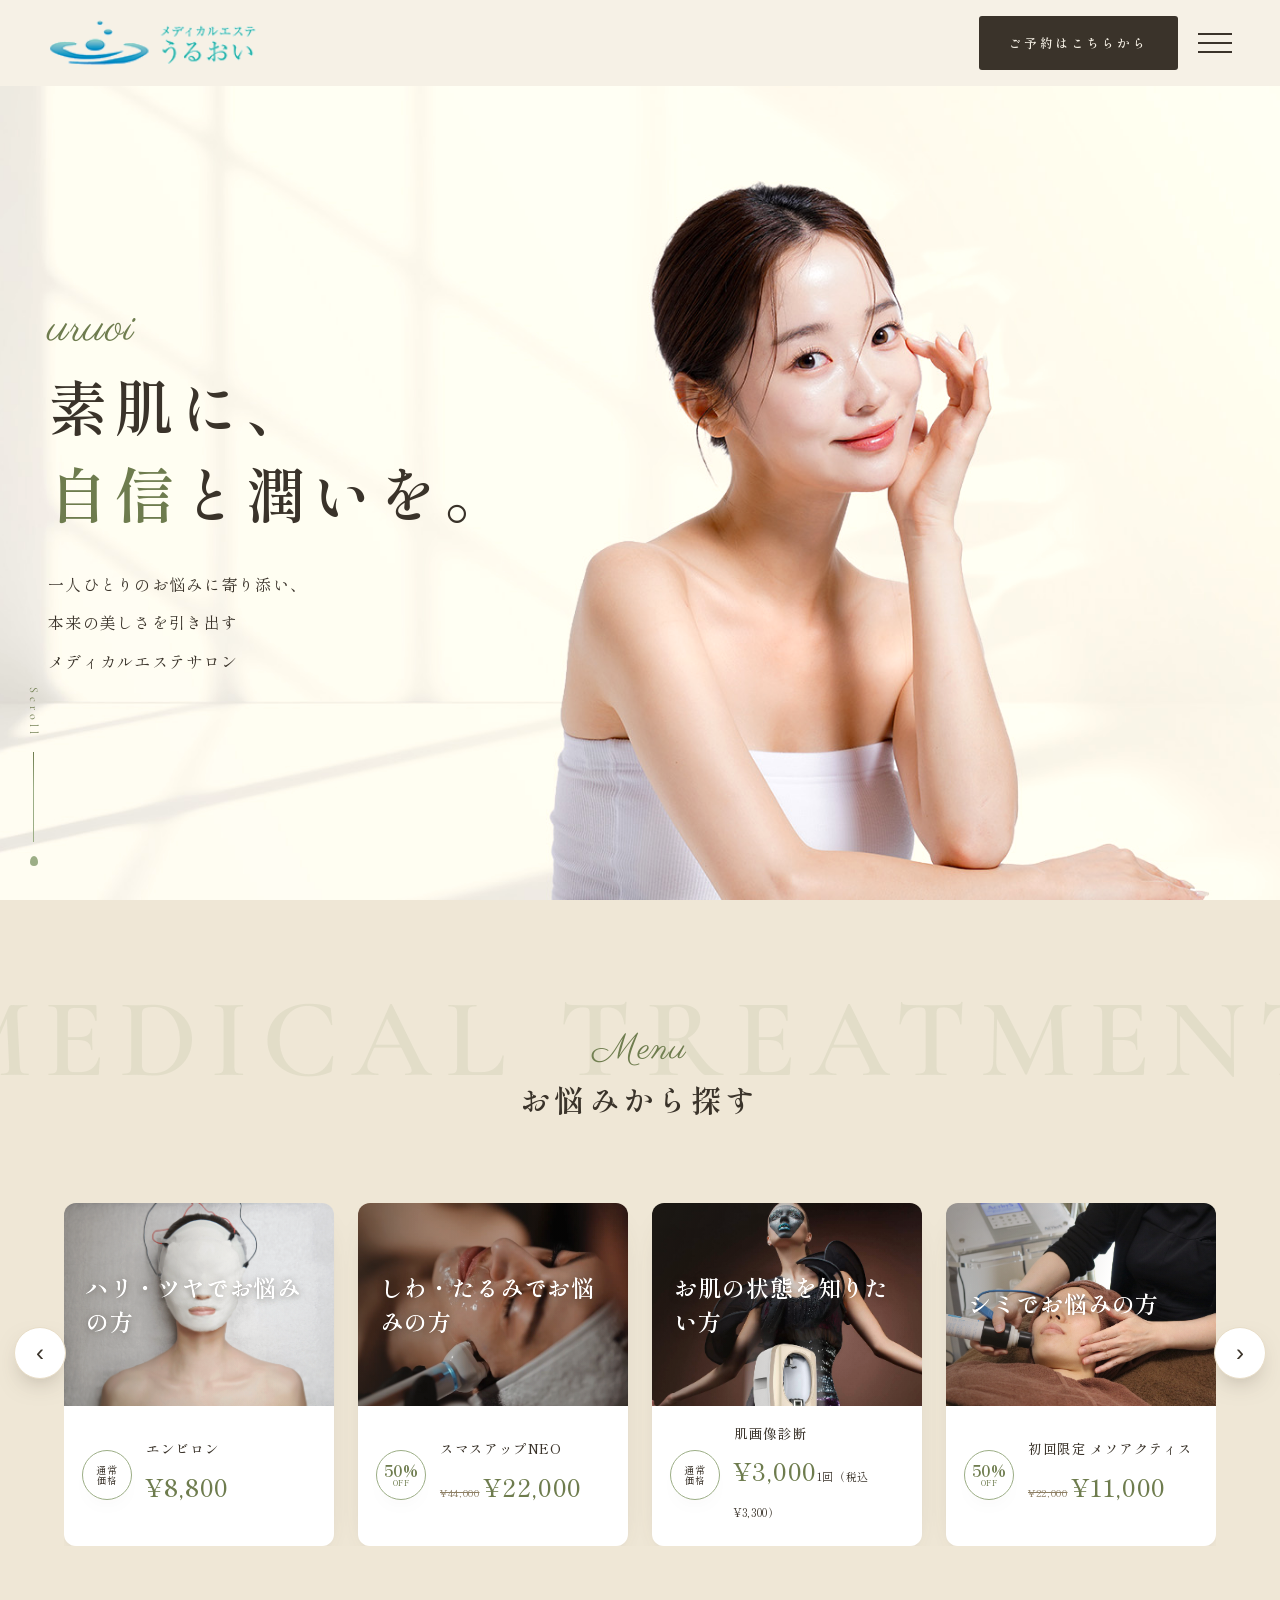
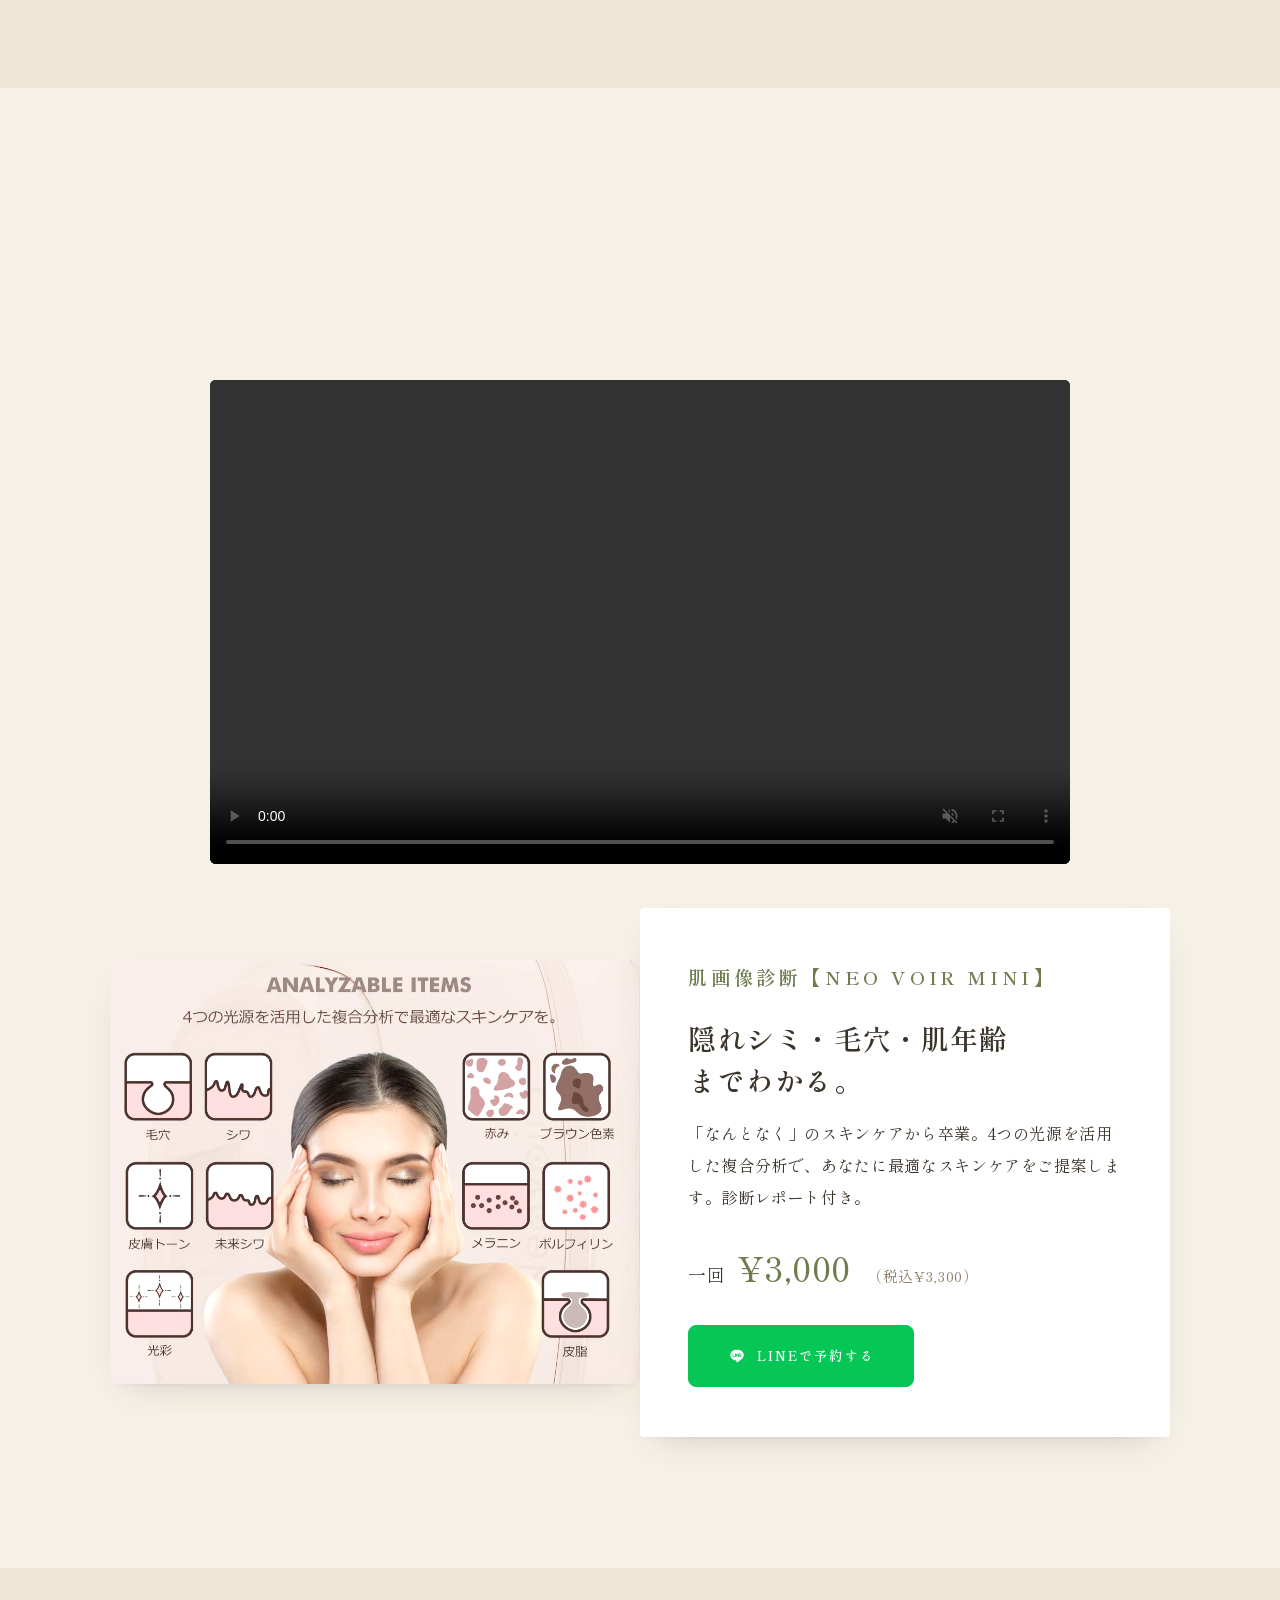
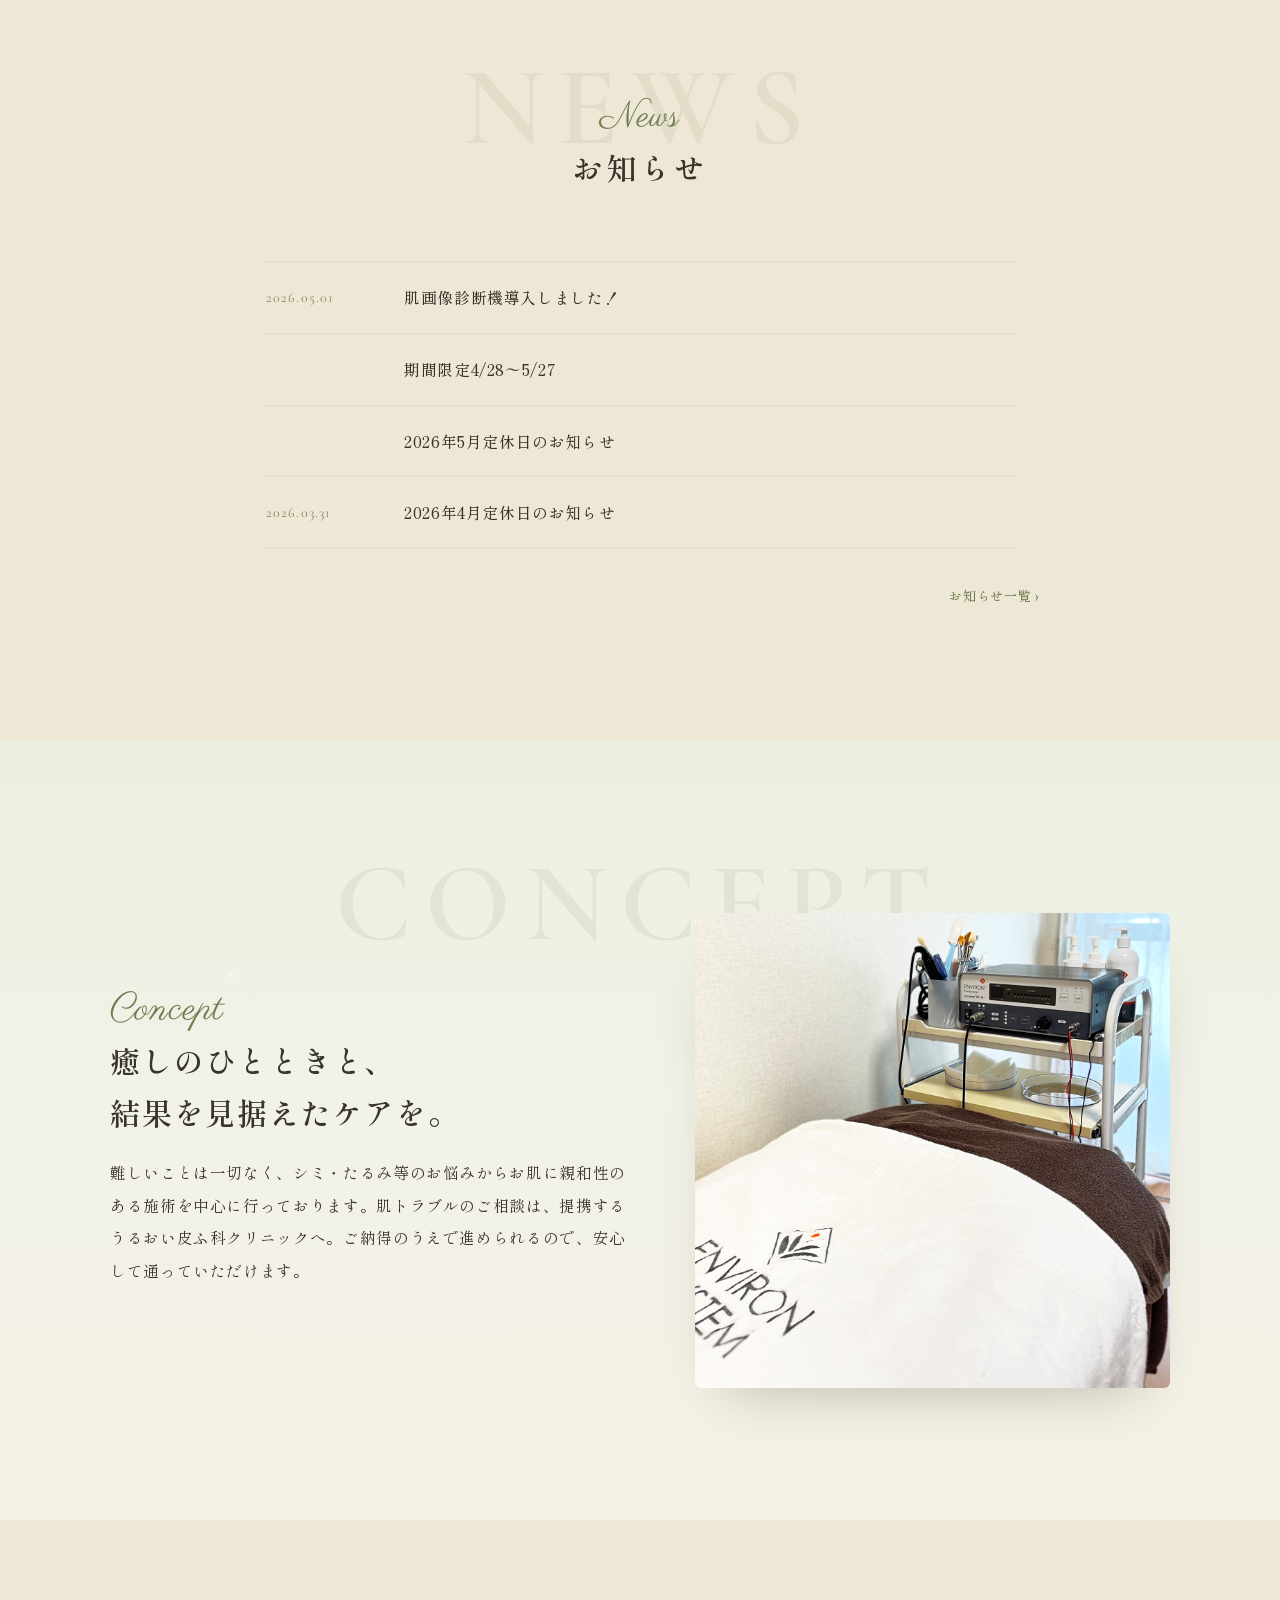
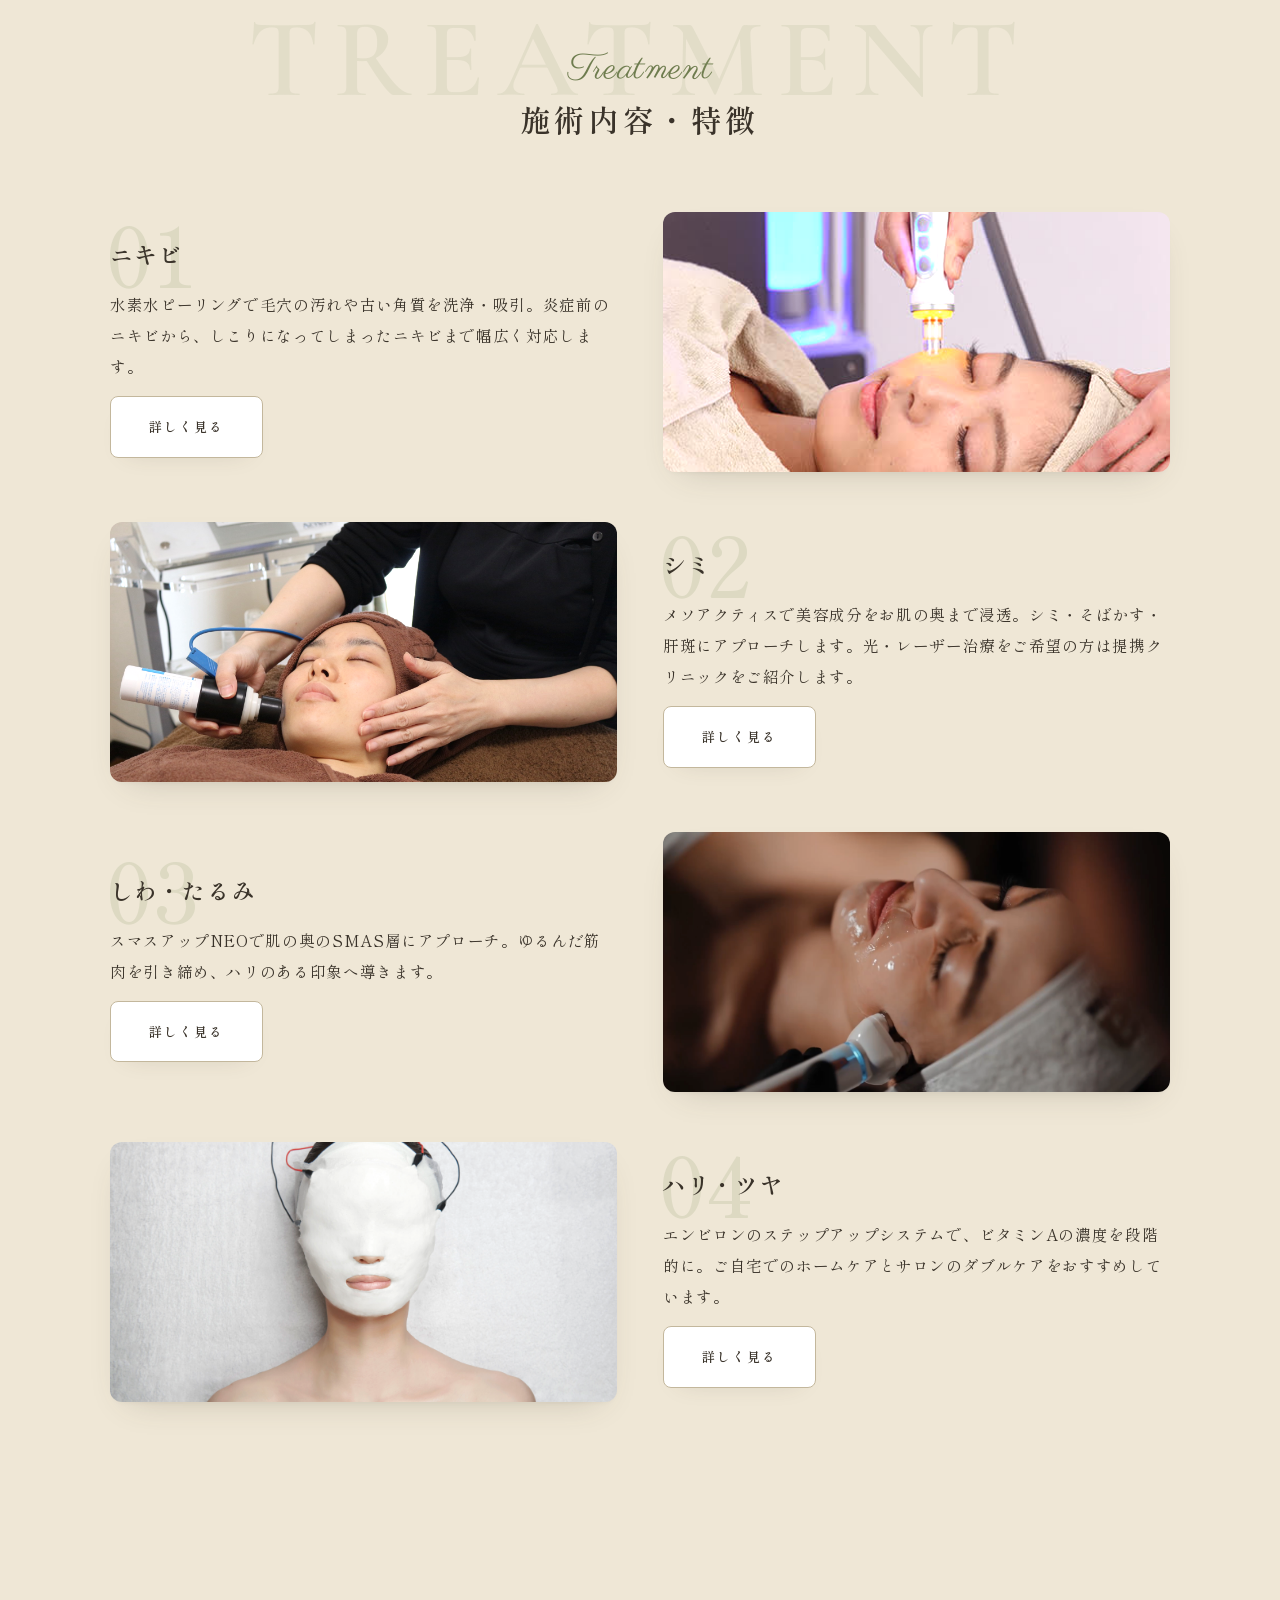
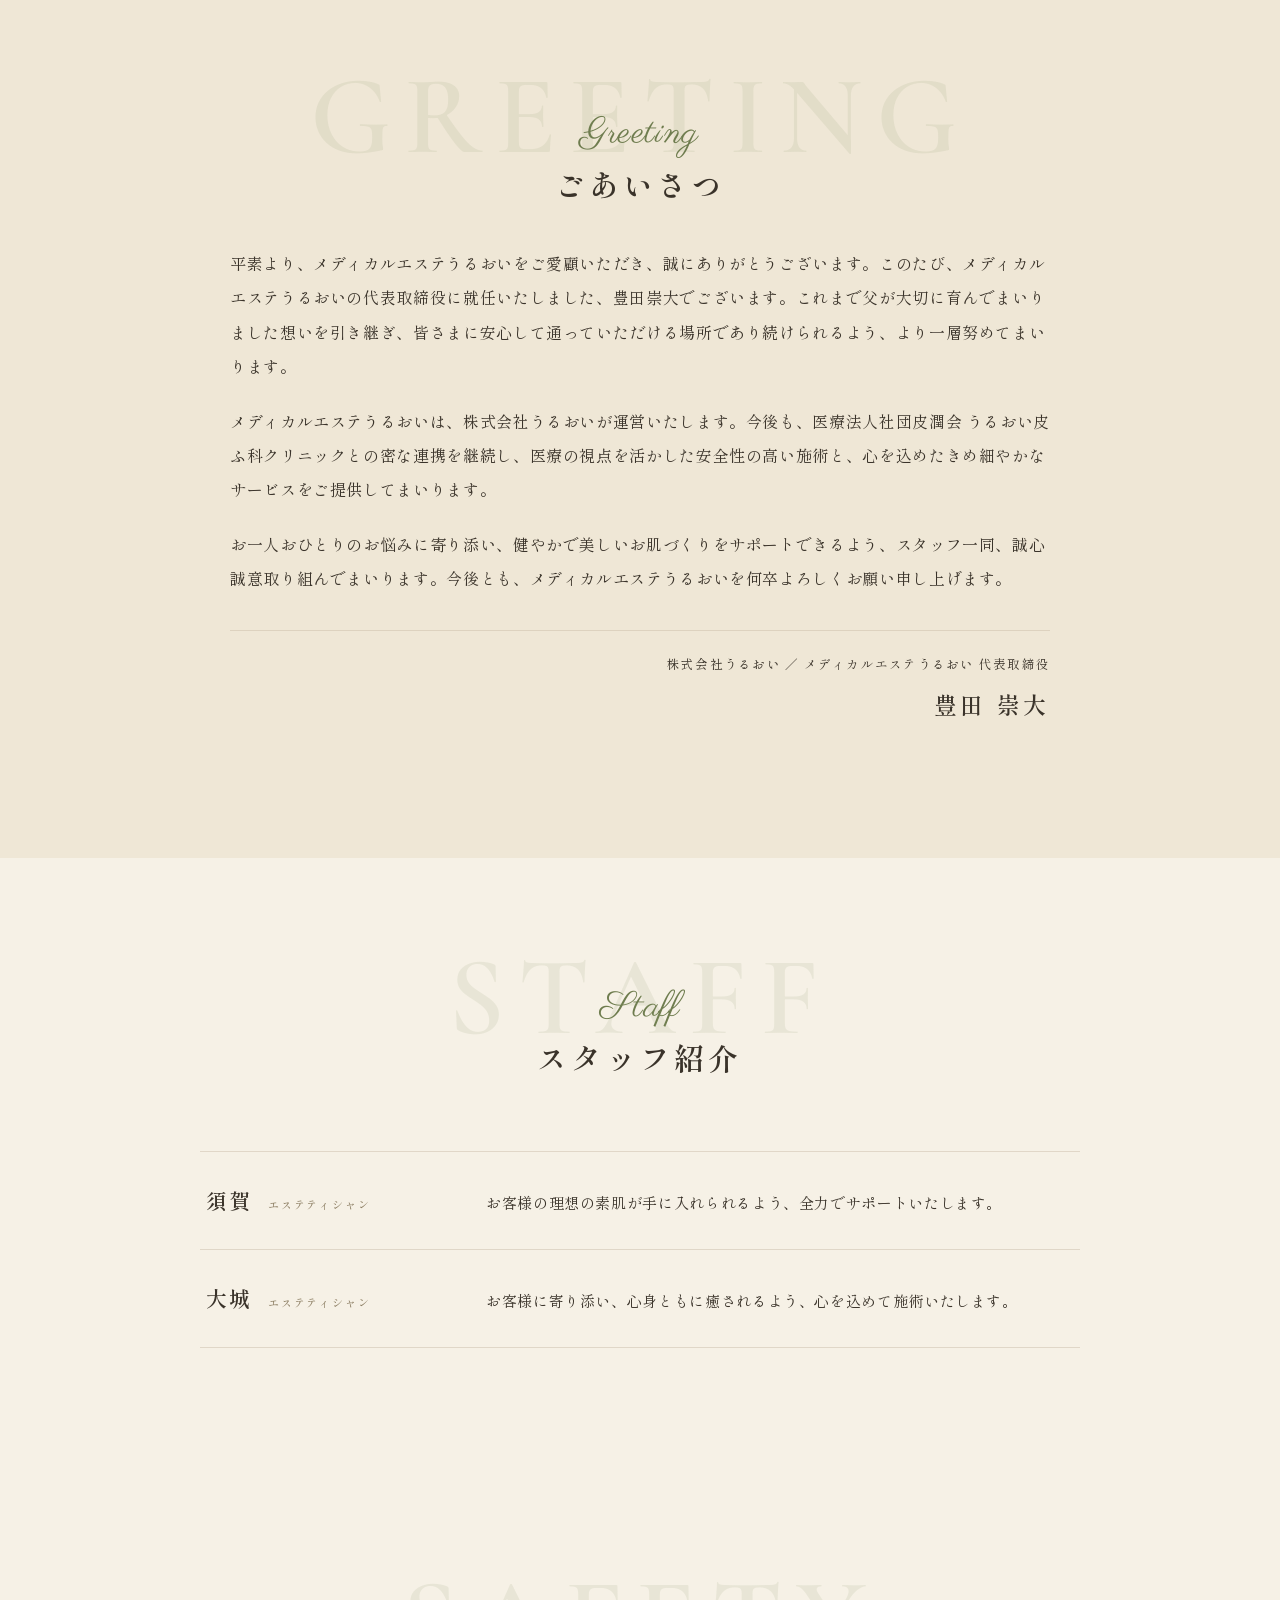
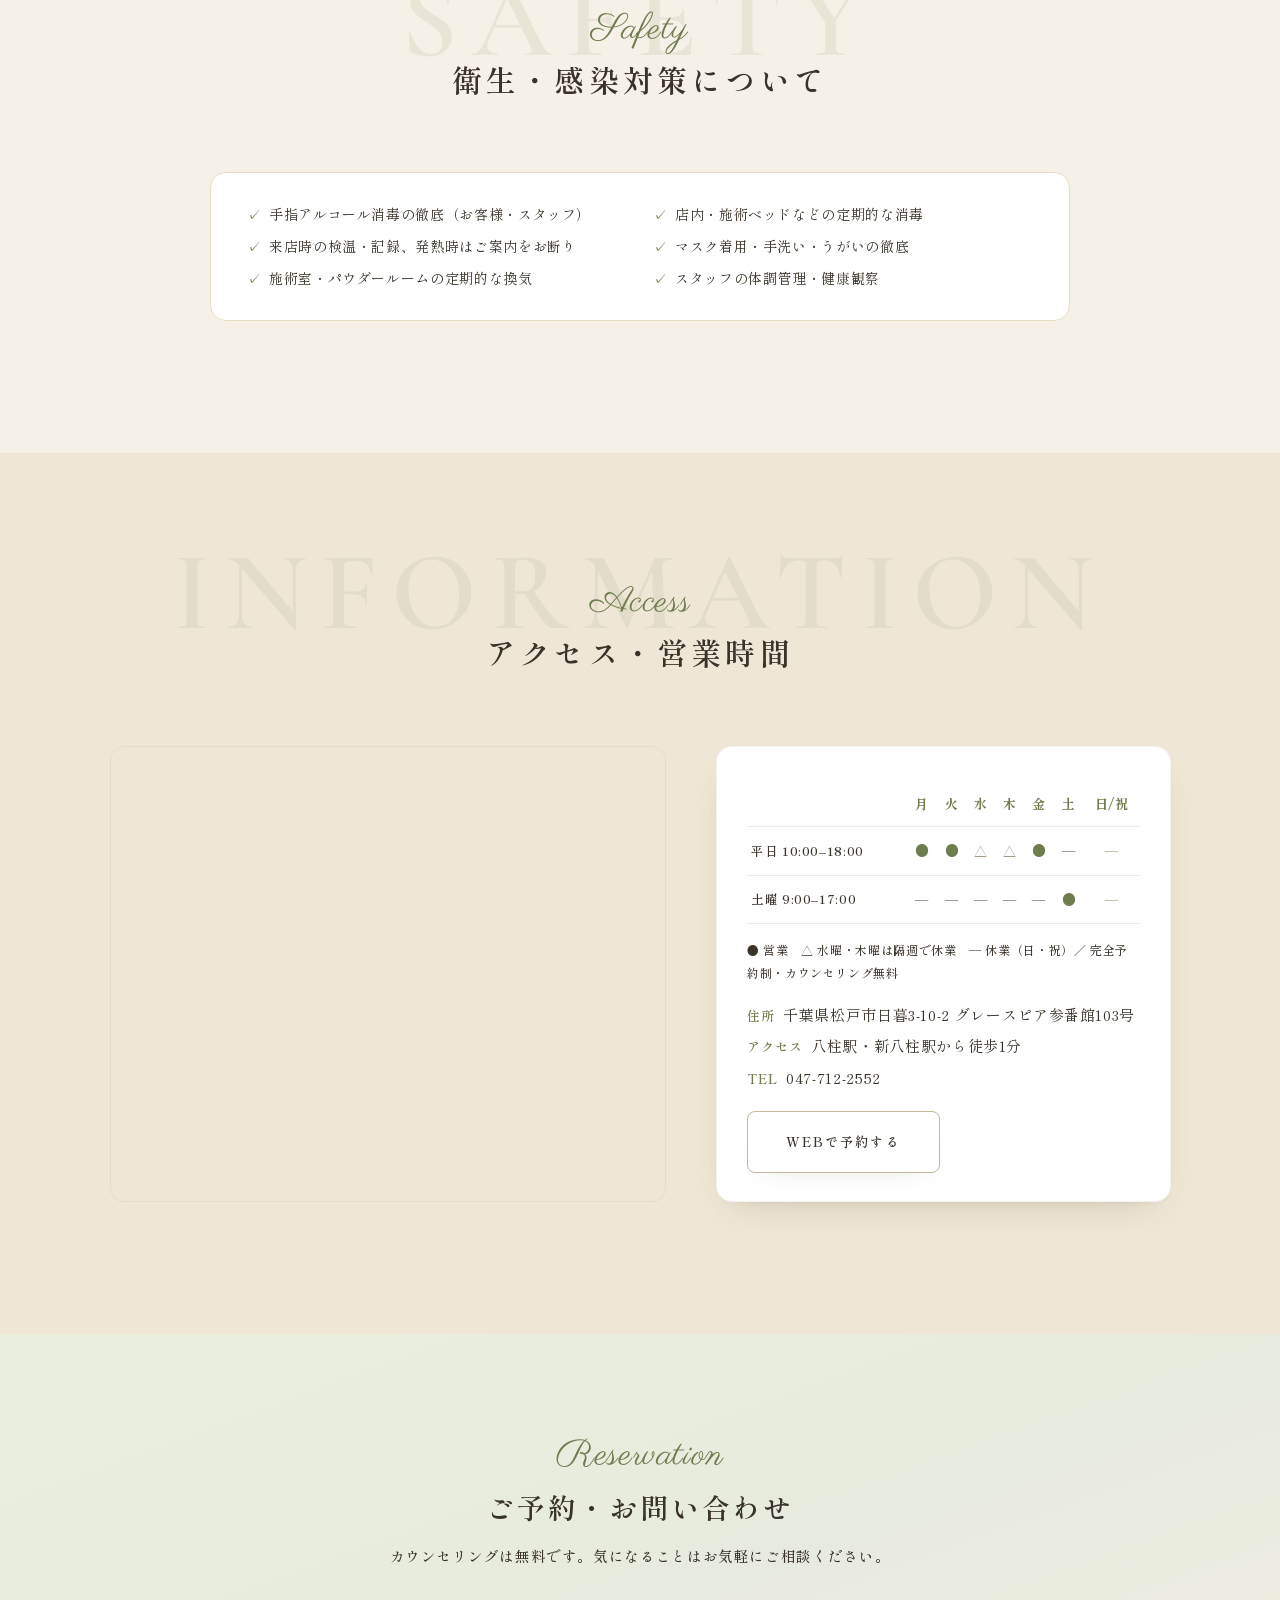
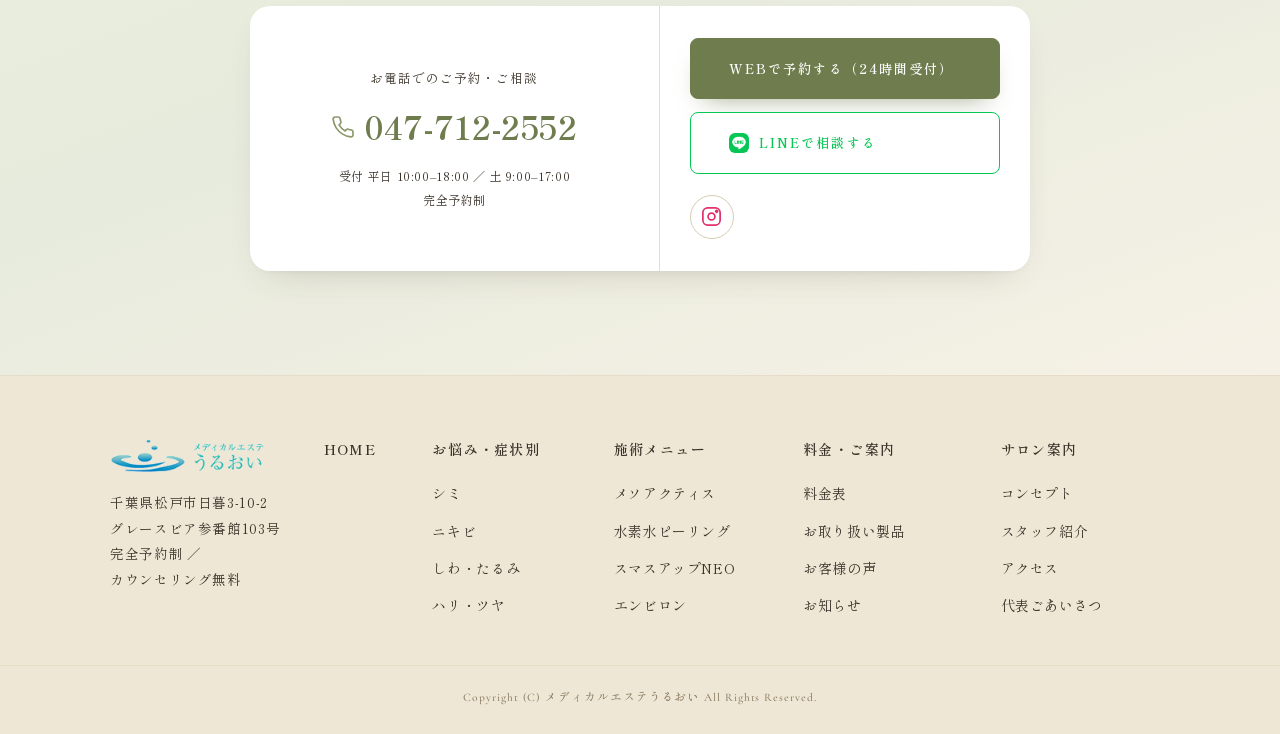
==== commit a017c772: "SP細部調整・メニュー連絡先刷新＋予約CTA・Instagramはスマホ非表示ほか - メニュー下部の連絡先を整え、WEB予約/LINE予約CTAを追加 - InstagramはPC表示・スマホ非表示" ====
--- a/index.html
+++ b/index.html
@@ -85,25 +85,17 @@
           <p class="nav-tel-l">ご予約・お問い合わせ</p>
           <a class="nav-tel" href="tel:0477122552">047-712-2552</a>
           <p class="nav-hours">
-            平日 10:00–18:00 ／ 土 9:00–17:00 ・ 完全予約制
+            平日 10:00–18:00 ／ 土 9:00–17:00<br />完全予約制
           </p>
+          <div class="nav-cta">
+            <a class="btn btn-cta" href="#cta">WEBで予約する</a>
+            <a class="btn btn-line-app" href="https://lin.ee/rVkutmM" target="_blank" rel="noopener"><img class="line-ico" src="img/LINE_Brand_icon.png" alt="" />LINEで予約する</a>
+          </div>
           <p class="nav-addr">
             千葉県松戸市日暮3-10-2<br />グレースビア参番館103号
           </p>
           <div class="nav-sns">
-            <a href="#" aria-label="Instagram"
-              ><svg
-                width="16"
-                height="16"
-                viewBox="0 0 24 24"
-                fill="none"
-                stroke="currentColor"
-                stroke-width="1.8"
-              >
-                <rect x="3" y="3" width="18" height="18" rx="5" />
-                <circle cx="12" cy="12" r="3.6" />
-                <circle cx="17.4" cy="6.6" r="1" fill="currentColor" /></svg
-            ></a>
+            <a href="#" aria-label="Instagram"><svg width="16" height="16" viewBox="0 0 24 24" fill="none" stroke="currentColor" stroke-width="1.8"><rect x="3" y="3" width="18" height="18" rx="5" /><circle cx="12" cy="12" r="3.6" /><circle cx="17.4" cy="6.6" r="1" fill="currentColor" /></svg></a>
           </div>
         </div>
         <ul class="nav-list">
@@ -534,7 +526,8 @@
           </p>
           <div class="greet-sign">
             <div class="sign-role">
-              株式会社うるおい ／ メディカルエステうるおい 代表取締役
+              株式会社うるおい<span class="role-sep"> ／ </span
+              ><br class="role-br" />メディカルエステうるおい 代表取締役
             </div>
             <div class="sign-name">豊田 崇大</div>
           </div>
@@ -653,7 +646,7 @@
           </table>
           <p
             style="
-              font-size: 12px;
+              font-size: 12px !important;
               color: var(--brown-soft);
               margin-bottom: 14px;
             "
@@ -698,7 +691,7 @@
               >047-712-2552</a
             >
             <span class="rs-hours"
-              >受付 平日 10:00–18:00 ／ 土 9:00–17:00 ・ 完全予約制</span
+              >受付 平日 10:00–18:00 ／ 土 9:00–17:00<br />完全予約制</span
             >
           </div>
           <div class="rs-sep"></div>
@@ -712,25 +705,7 @@
               />LINEで相談する</a
             >
             <div class="rs-sns">
-              <a href="#" aria-label="Instagram"
-                ><svg
-                  width="16"
-                  height="16"
-                  viewBox="0 0 24 24"
-                  fill="none"
-                  stroke="currentColor"
-                  stroke-width="1.6"
-                >
-                  <rect x="4" y="4" width="16" height="16" rx="5" />
-                  <circle cx="12" cy="12" r="3.5" />
-                  <circle
-                    cx="17"
-                    cy="7"
-                    r="1"
-                    fill="currentColor"
-                    stroke="none"
-                  /></svg
-              ></a>
+              <a href="#" aria-label="Instagram"><svg width="16" height="16" viewBox="0 0 24 24" fill="none" stroke="currentColor" stroke-width="1.8"><rect x="3" y="3" width="18" height="18" rx="5" /><circle cx="12" cy="12" r="3.6" /><circle cx="17.4" cy="6.6" r="1" fill="currentColor" /></svg></a>
             </div>
           </div>
         </div>
--- a/css/main.css
+++ b/css/main.css
@@ -93,7 +93,9 @@
 }
 @media (max-width: 400px) {
   .hd-cta {
-    display: none;
+    font-size: 9px;
+    letter-spacing: 0.04em;
+    padding: 8px 10px;
   }
 }
 
@@ -317,6 +319,25 @@
   opacity: 0.45;
   pointer-events: none;
 }
+/* SP：Instagramはスマホで非表示（PCのみ表示） */
+@media (max-width: 768px) {
+  .nav-sns a[aria-label="Instagram"],
+  .rs-sns a[aria-label="Instagram"] {
+    display: none;
+  }
+}
+/* メニュー内 予約CTA */
+.nav-side .nav-cta {
+  display: flex;
+  flex-direction: column;
+  gap: 10px;
+  width: 100%;
+  max-width: 300px;
+  margin: 20px auto 0;
+}
+.nav-side .nav-cta .btn {
+  width: 100%;
+}
 .nav-list {
   list-style: none;
 }
@@ -519,6 +540,11 @@
 @media (max-width: 560px) {
   .logo-img {
     height: 40px;
+  }
+}
+@media (max-width: 400px) {
+  .logo-img {
+    height: 35px;
   }
 }
 /* メニュー11項目化に伴うスタッガー（9〜11） */
@@ -654,35 +680,58 @@
     padding: 84px 24px 40px;
     align-content: start;
   }
-/* 連絡先は1行に集約（TEL左・SNS右。ロゴ/コンセプト/営業時間/住所は省略） */
+/* 連絡先：中央寄せの整った連絡ブロック（ラベル＋TEL＋受付時間＋SNS） */
   .nav-side {
     display: flex;
+    flex-direction: column;
     align-items: center;
+    text-align: center;
+    gap: 4px;
+    padding-top: 26px;
+    margin-top: 8px;
+    border-top: 1px solid rgba(168, 149, 123, 0.3);
+  }
+  .nav-side .nav-logo,
+  .nav-side .nav-concept,
+  .nav-side .nav-addr {
+    display: none;
+  }
+  .nav-side .nav-tel-l {
+    display: block;
+    margin: 0;
+    font-family: var(--serif-en);
+    font-style: italic;
+    font-size: 13px;
+    letter-spacing: 0.1em;
+    color: var(--taupe);
+  }
+  .nav-side .nav-tel {
+    font-family: var(--serif-jp);
+    font-size: clamp(24px, 7vw, 30px);
+    font-weight: 600;
+    letter-spacing: 0.04em;
+    color: var(--green-dk);
+    margin: 2px 0 0;
+  }
+  .nav-side .nav-hours {
+    display: block;
+    margin: 4px 0 0;
+    font-size: 11.5px;
+    letter-spacing: 0.04em;
+    color: var(--taupe);
+  }
+  .nav-side .nav-sns {
+    margin-top: 14px;
+    gap: 12px;
     justify-content: center;
-    gap: 22px;
-  }
-.nav-side .nav-logo,
-  .nav-side .nav-concept,
-  .nav-side .nav-addr,
-  .nav-side .nav-hours,
-  .nav-side .nav-tel-l {
-    display: none;
-  }
-.nav-side .nav-tel {
-    font-size: 20px;
-    margin: 0;
-  }
-.nav-side .nav-sns {
-    margin-top: 0;
-    gap: 10px;
-  }
-.nav-side .nav-sns a {
-    width: 38px;
-    height: 38px;
-  }
-.nav-side .nav-sns a svg {
-    width: 19px;
-    height: 19px;
+  }
+  .nav-side .nav-sns a {
+    width: 40px;
+    height: 40px;
+  }
+  .nav-side .nav-sns a svg {
+    width: 20px;
+    height: 20px;
   }
 /* メニュー項目は1行（jp左・en右）。読みやすさ優先で余白を確保 */
   .nav-list a {
--- a/css/top.css
+++ b/css/top.css
@@ -948,6 +948,17 @@
   color: var(--brown-soft);
   line-height: 1.8;
 }
+.sign-role .role-br {
+  display: none;
+}
+@media (max-width: 600px) {
+  .sign-role .role-sep {
+    display: none;
+  }
+  .sign-role .role-br {
+    display: inline;
+  }
+}
 .greet-sign .sign-name {
   font-family: var(--mincho);
   font-weight: 600;
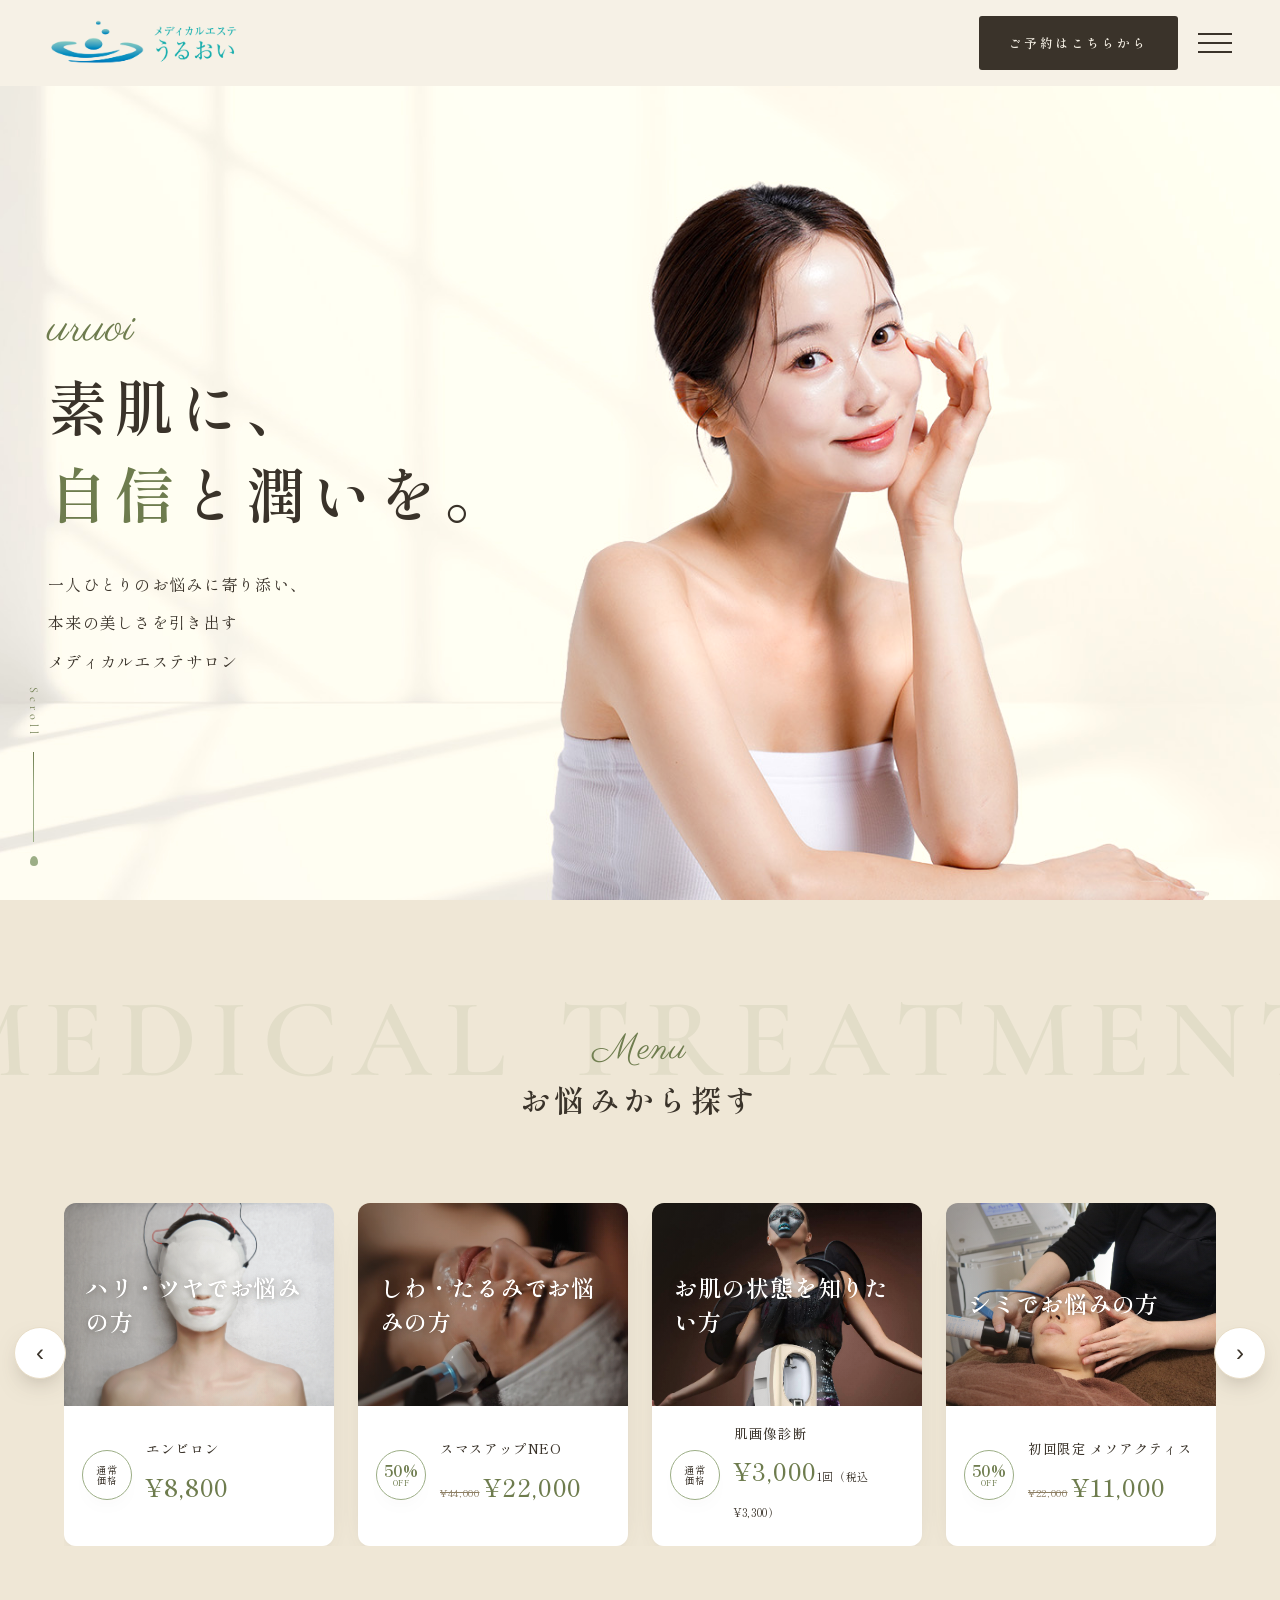
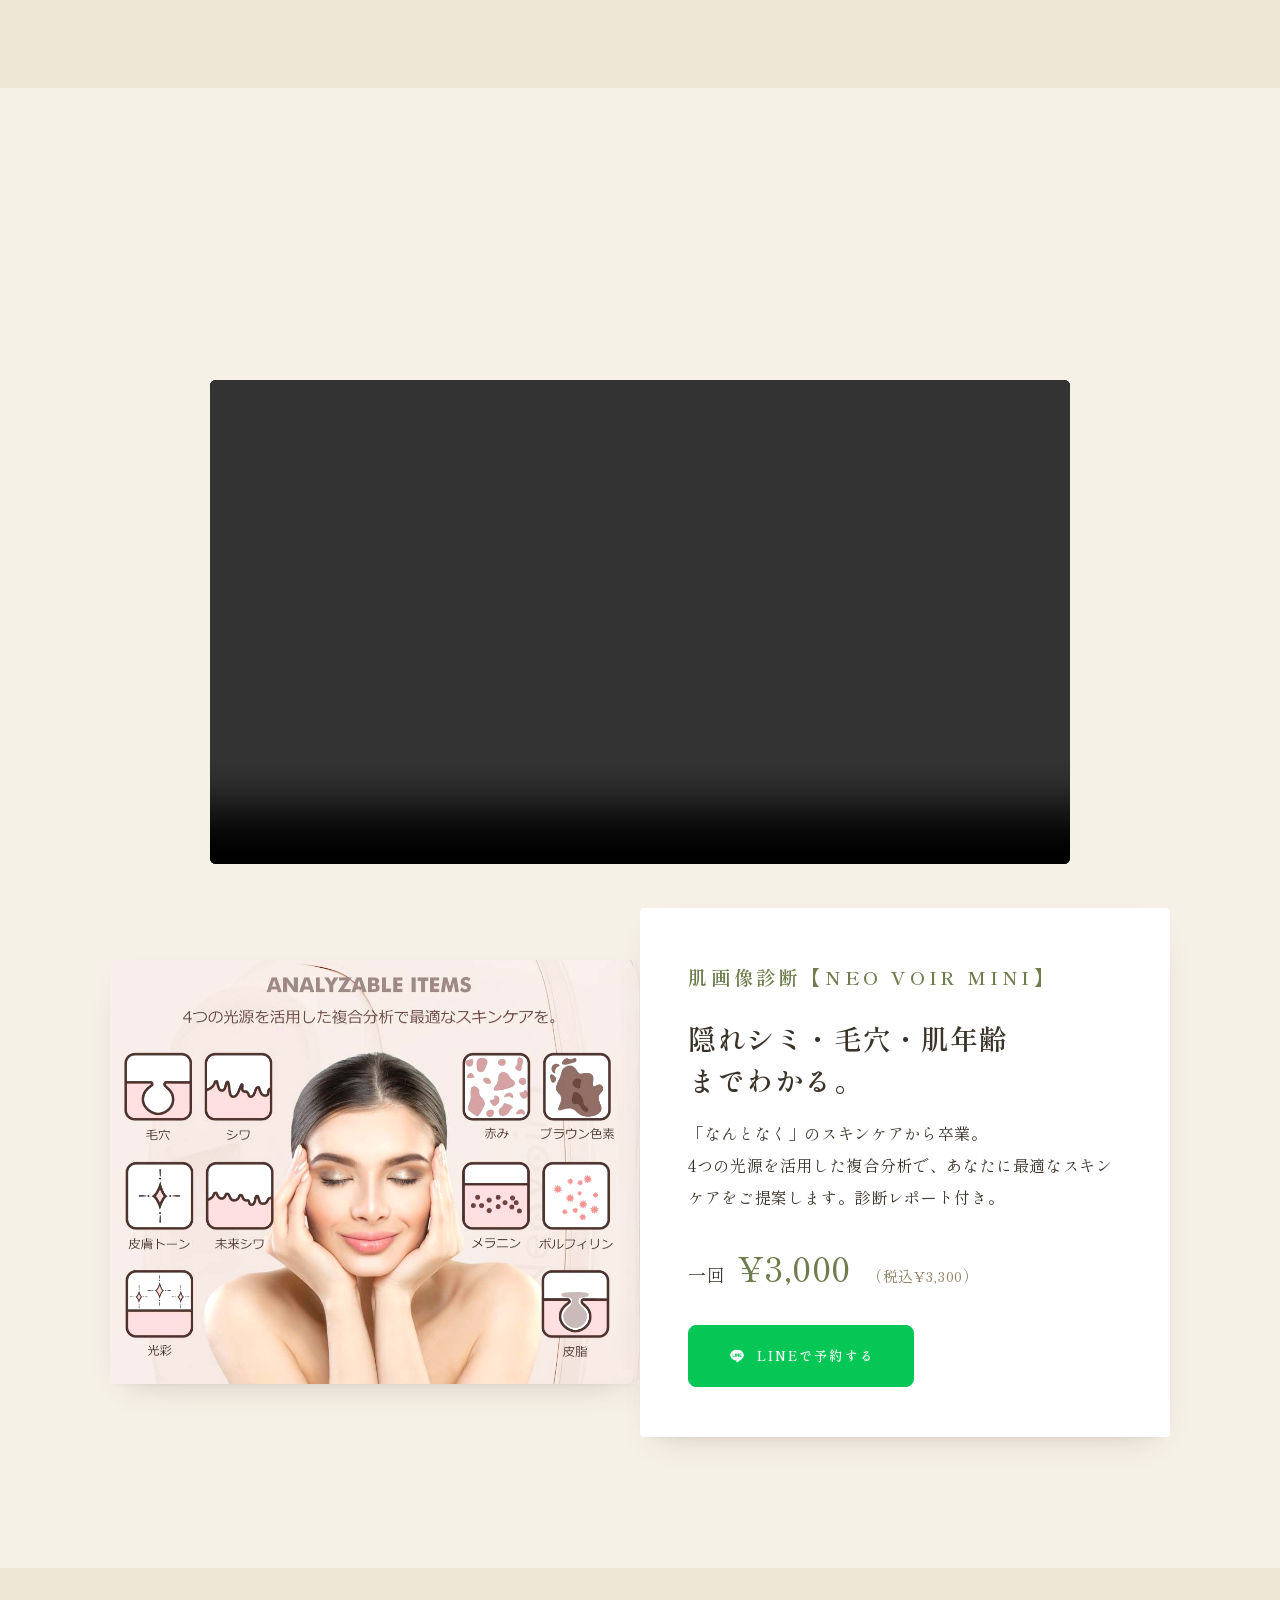
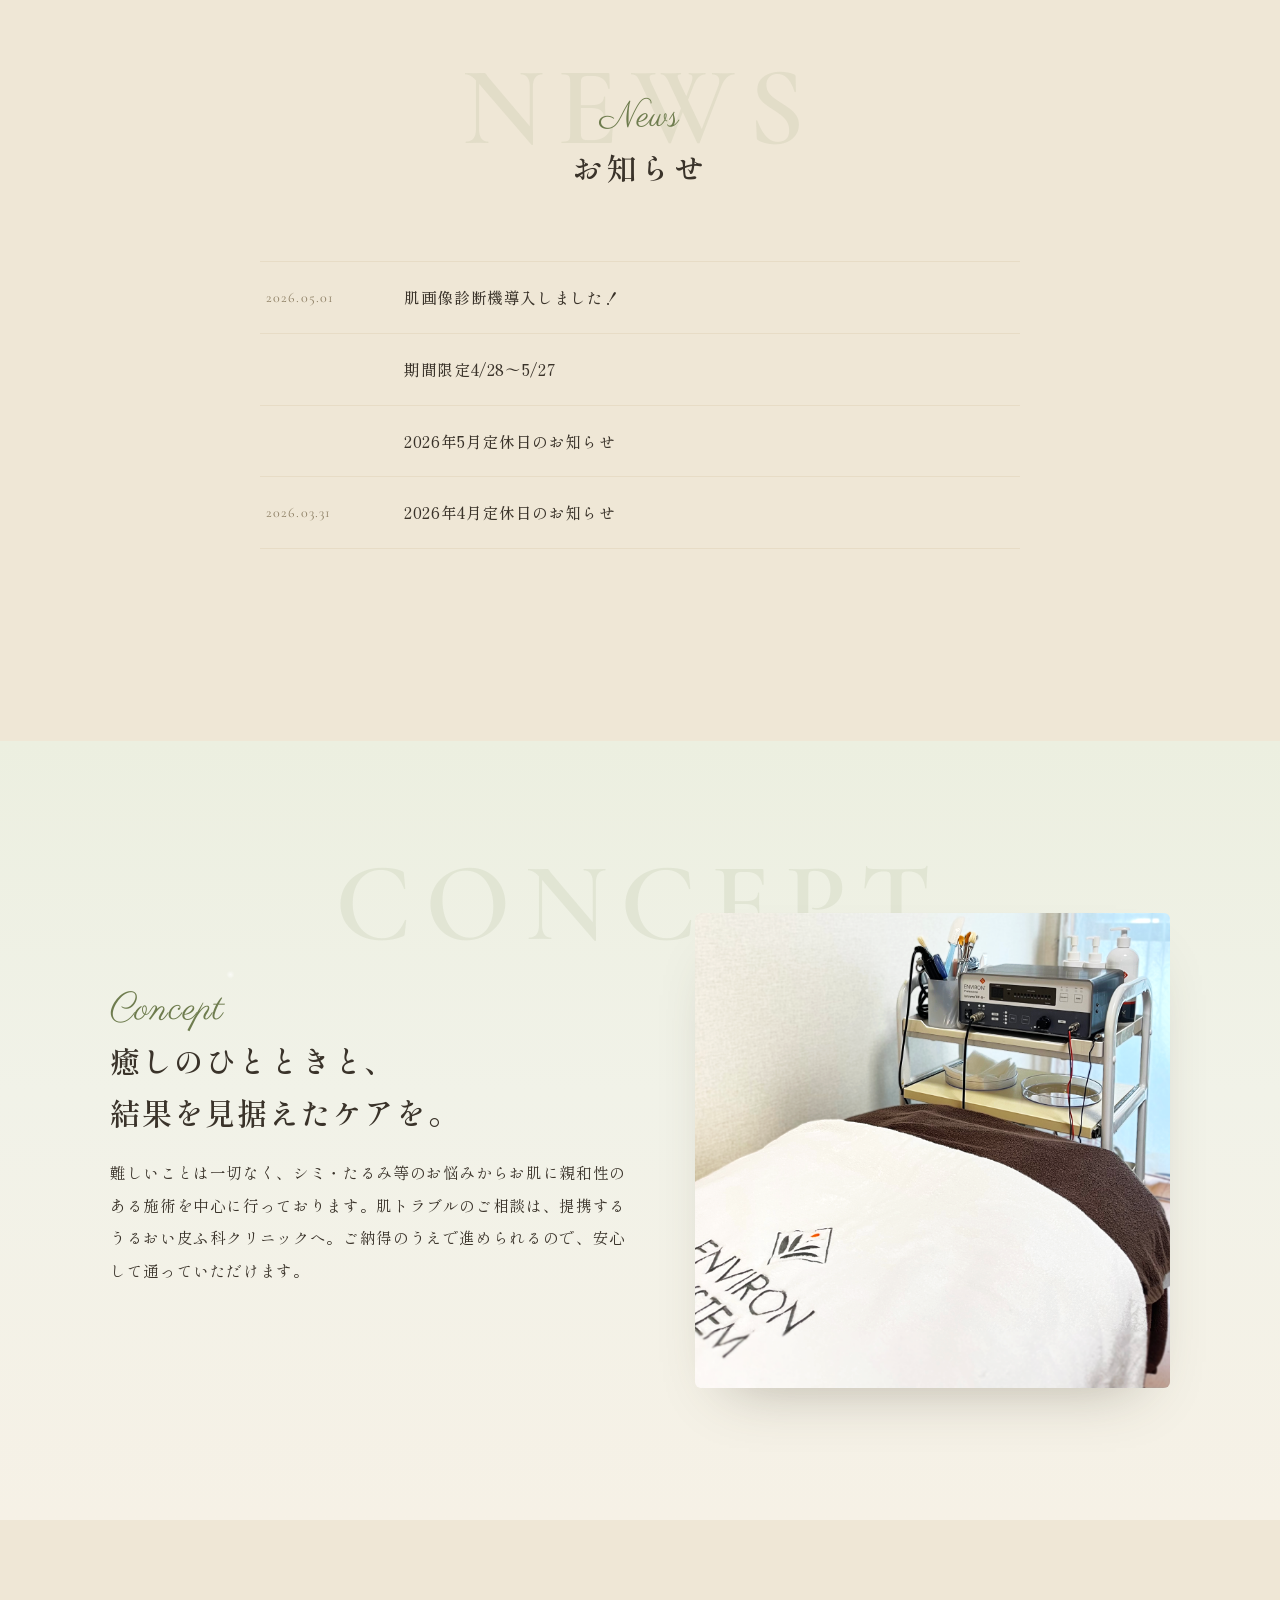
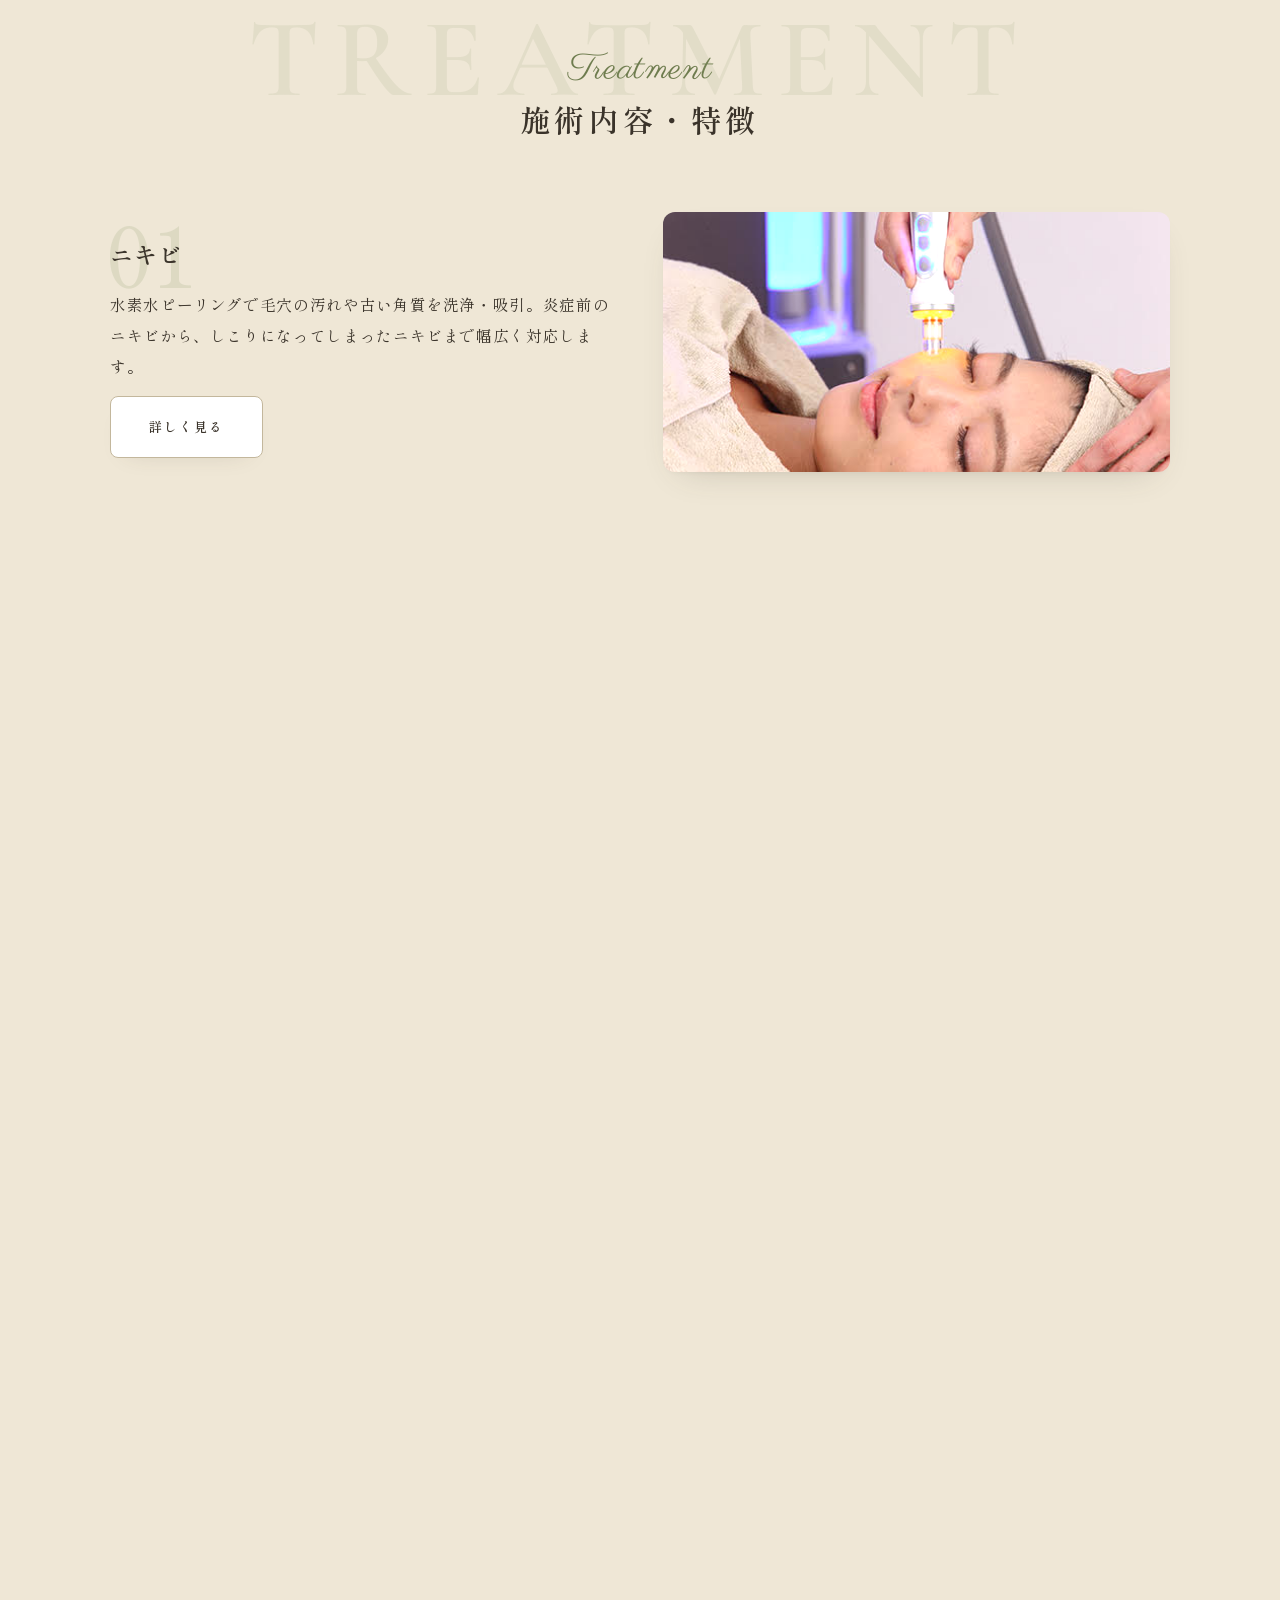
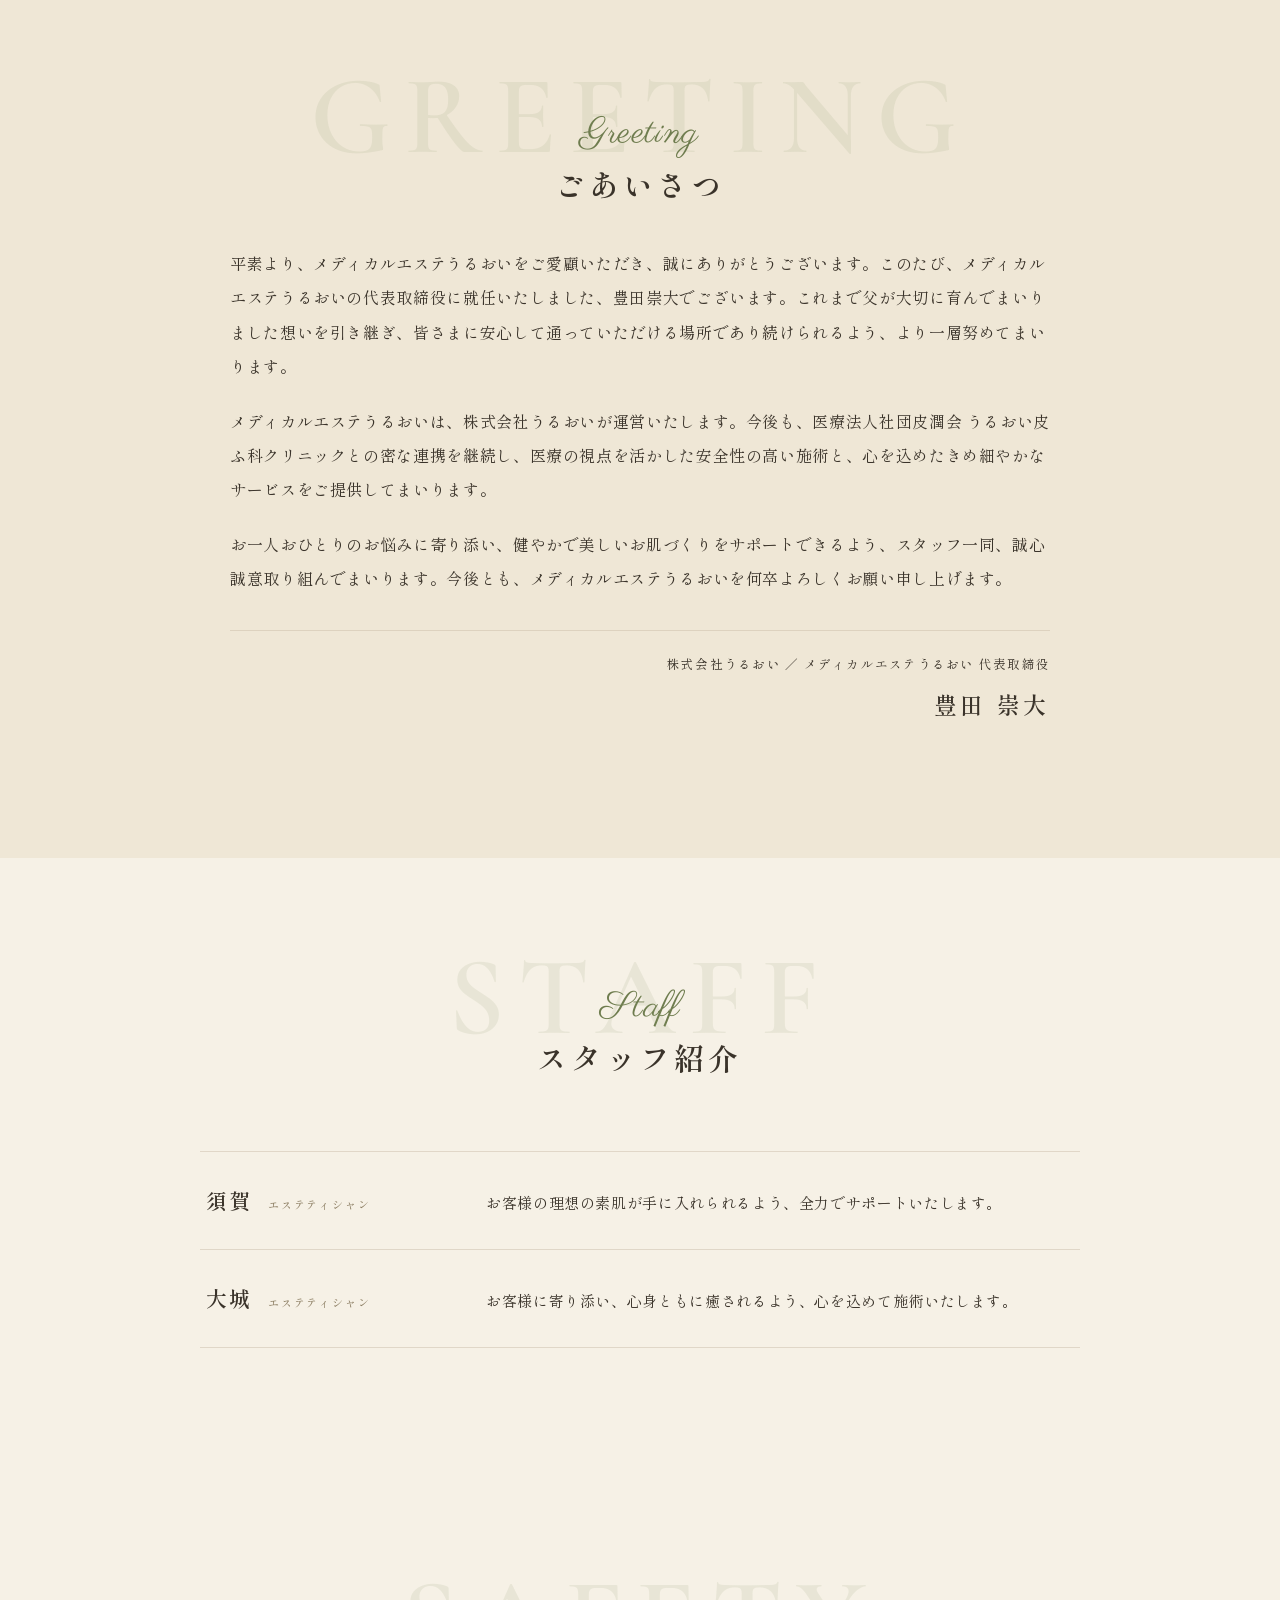
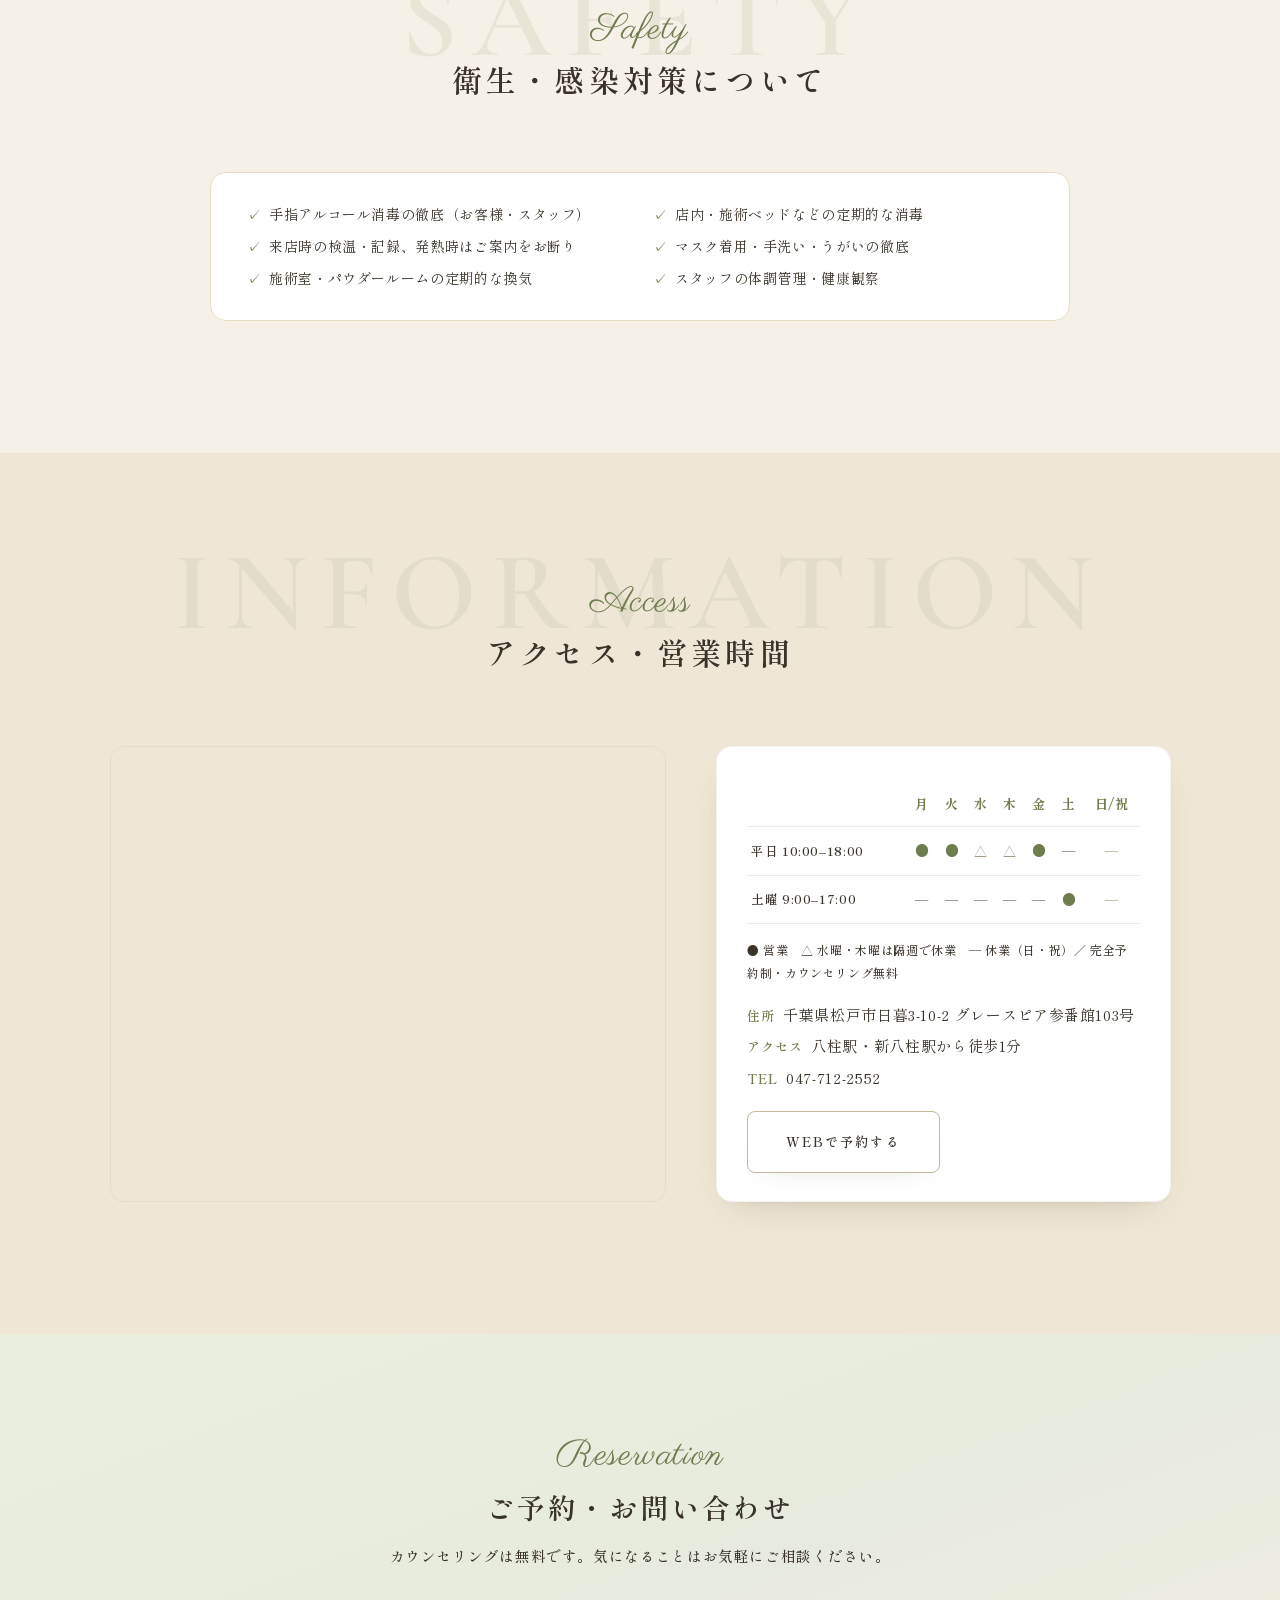
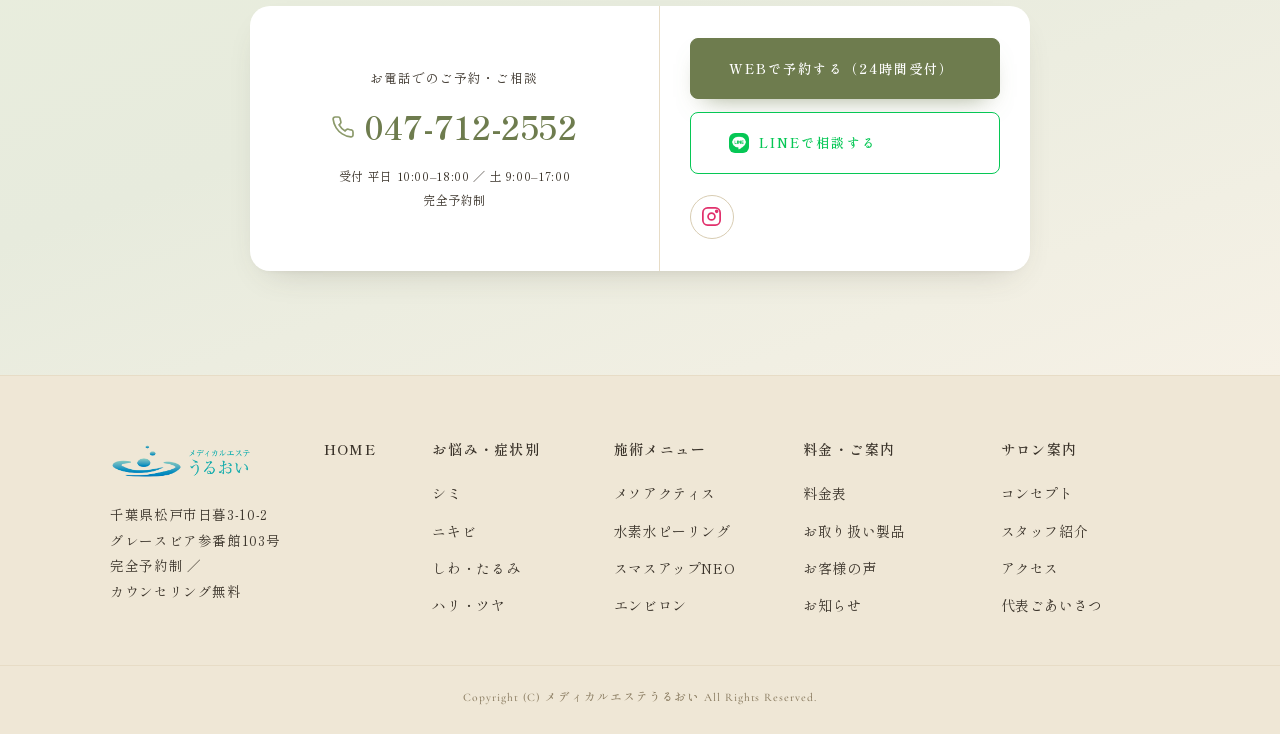
==== commit 531c13fd: "ロゴ刷新・予約/SNSリンク接続・シミくすみ肝斑統一・voice/フッター/CSS整理ほか - 新ロゴ(uruoi_logo.png)に差し替え＋base64廃止でHTML軽量化、表示サイズ調整 - " ====
--- a/index.html
+++ b/index.html
@@ -4,12 +4,21 @@
     <meta charset="UTF-8" />
     <meta name="viewport" content="width=device-width, initial-scale=1.0" />
     <title>メディカルエステうるおい</title>
-    <meta name="description" content="千葉県松戸市・八柱駅徒歩1分のメディカルエステうるおい。提携うるおい皮ふ科クリニックと連携し、シミ・肝斑・ニキビ・しわ・たるみのお悩みに寄り添う医療エステ。肌画像診断やエンビロンも。完全予約制・カウンセリング無料。" />
+    <meta
+      name="description"
+      content="千葉県松戸市・八柱駅徒歩1分のメディカルエステうるおい。提携うるおい皮ふ科クリニックと連携し、シミ・くすみ・肝斑・ニキビ・しわ・たるみのお悩みに寄り添う医療エステ。肌画像診断やエンビロンも。完全予約制・カウンセリング無料。"
+    />
     <meta property="og:type" content="website" />
     <meta property="og:site_name" content="メディカルエステうるおい" />
     <meta property="og:title" content="メディカルエステうるおい" />
-    <meta property="og:description" content="千葉県松戸市・八柱駅徒歩1分のメディカルエステうるおい。提携うるおい皮ふ科クリニックと連携し、シミ・肝斑・ニキビ・しわ・たるみのお悩みに寄り添う医療エステ。肌画像診断やエンビロンも。完全予約制・カウンセリング無料。" />
-    <meta property="og:image" content="https://medical-este-uruoi.com/img/top.jpg" />
+    <meta
+      property="og:description"
+      content="千葉県松戸市・八柱駅徒歩1分のメディカルエステうるおい。提携うるおい皮ふ科クリニックと連携し、シミ・くすみ・肝斑・ニキビ・しわ・たるみのお悩みに寄り添う医療エステ。肌画像診断やエンビロンも。完全予約制・カウンセリング無料。"
+    />
+    <meta
+      property="og:image"
+      content="https://medical-este-uruoi.com/img/top.jpg"
+    />
     <meta name="twitter:card" content="summary_large_image" />
     <link rel="icon" type="image/png" href="img/cropped-favicon.png?v=122" />
     <script>
@@ -29,7 +38,7 @@
       <a class="brand" href="index.html"
         ><img
           class="logo-img"
-          src="[data-uri]"
+          src="img/uruoi_logo.png"
           alt="メディカルエステ うるおい"
       /></a>
       <div class="hd-right">
@@ -76,7 +85,7 @@
           <a href="index.html"
             ><img
               class="nav-logo"
-              src="[data-uri]"
+              src="img/uruoi_logo.png"
               alt="メディカルエステ うるおい"
           /></a>
           <p class="nav-concept">
@@ -88,14 +97,36 @@
             平日 10:00–18:00 ／ 土 9:00–17:00<br />完全予約制
           </p>
           <div class="nav-cta">
-            <a class="btn btn-cta" href="#cta">WEBで予約する</a>
-            <a class="btn btn-line-app" href="https://lin.ee/rVkutmM" target="_blank" rel="noopener"><img class="line-ico" src="img/LINE_Brand_icon.png" alt="" />LINEで予約する</a>
+            <a class="btn btn-cta" href="https://airrsv.net/medical-uruoi/calendar" target="_blank" rel="noopener">WEBで予約する</a>
+            <a
+              class="btn btn-line-app"
+              href="https://page.line.me/npm0123f?oat_content=url&amp;openQrModal=true"
+              target="_blank"
+              rel="noopener"
+              ><img
+                class="line-ico"
+                src="img/LINE_Brand_icon.png"
+                alt=""
+              />LINEで予約する</a
+            >
           </div>
           <p class="nav-addr">
             千葉県松戸市日暮3-10-2<br />グレースビア参番館103号
           </p>
           <div class="nav-sns">
-            <a href="#" aria-label="Instagram"><svg width="16" height="16" viewBox="0 0 24 24" fill="none" stroke="currentColor" stroke-width="1.8"><rect x="3" y="3" width="18" height="18" rx="5" /><circle cx="12" cy="12" r="3.6" /><circle cx="17.4" cy="6.6" r="1" fill="currentColor" /></svg></a>
+            <a href="https://www.instagram.com/hadakatsusensei/" target="_blank" rel="noopener" aria-label="Instagram"
+              ><svg
+                width="16"
+                height="16"
+                viewBox="0 0 24 24"
+                fill="none"
+                stroke="currentColor"
+                stroke-width="1.8"
+              >
+                <rect x="3" y="3" width="18" height="18" rx="5" />
+                <circle cx="12" cy="12" r="3.6" />
+                <circle cx="17.4" cy="6.6" r="1" fill="currentColor" /></svg
+            ></a>
           </div>
         </div>
         <ul class="nav-list">
@@ -167,7 +198,8 @@
           </li>
           <li>
             <a href="index.html#access"
-              ><span class="jp">アクセス・営業時間</span><span class="en">Access</span></a
+              ><span class="jp">アクセス・営業時間</span
+              ><span class="en">Access</span></a
             >
           </li>
           <li>
@@ -218,9 +250,7 @@
             <a class="cban" href="treatment-shimi.html">
               <div
                 class="pic"
-                style="
-                  background-image: url('img/mesoactis.jpg');
-                "
+                style="background-image: url(&quot;img/mesoactis.jpg&quot;)"
               >
                 <div class="scrim"></div>
                 <div class="q">シミでお悩みの方</div>
@@ -239,9 +269,7 @@
             <a class="cban" href="treatment-nikibi.html">
               <div
                 class="pic"
-                style="
-                  background-image: url('img/suiso_peeling.jpg');
-                "
+                style="background-image: url(&quot;img/suiso_peeling.jpg&quot;)"
               >
                 <div class="scrim"></div>
                 <div class="q">ニキビでお悩みの方</div>
@@ -261,7 +289,7 @@
               <div
                 class="pic"
                 style="
-                  background-image: url('img/vitamin_treatment.jpg');
+                  background-image: url(&quot;img/vitamin_treatment.jpg&quot;);
                 "
               >
                 <div class="scrim"></div>
@@ -281,9 +309,7 @@
             <a class="cban" href="treatment-shiwa.html">
               <div
                 class="pic"
-                style="
-                  background-image: url('img/smasup.png');
-                "
+                style="background-image: url(&quot;img/smasup.png&quot;)"
               >
                 <div class="scrim"></div>
                 <div class="q">しわ・たるみでお悩みの方</div>
@@ -302,9 +328,7 @@
             <a class="cban" href="#topic">
               <div
                 class="pic"
-                style="
-                  background-image: url('img/肌画像診断.png');
-                "
+                style="background-image: url(&quot;img/肌画像診断.png&quot;)"
               >
                 <div class="scrim"></div>
                 <div class="q">お肌の状態を知りたい方</div>
@@ -338,7 +362,16 @@
         </div>
 
         <div style="max-width: 860px; margin: 0 auto 44px">
-          <div style="position: relative; width: 100%; padding-top: 56.25%; border-radius: 6px; overflow: hidden; background: #000">
+          <div
+            style="
+              position: relative;
+              width: 100%;
+              padding-top: 56.25%;
+              border-radius: 6px;
+              overflow: hidden;
+              background: #000;
+            "
+          >
             <video
               autoplay
               muted
@@ -347,7 +380,15 @@
               controls
               preload="auto"
               title="肌画像診断 Neo Voir Mini"
-              style="position: absolute; inset: 0; width: 100%; height: 100%; object-fit: contain; background: #000; border: 0"
+              style="
+                position: absolute;
+                inset: 0;
+                width: 100%;
+                height: 100%;
+                object-fit: contain;
+                background: #000;
+                border: 0;
+              "
             >
               <source src="video/neo-voir-mini.mp4" type="video/mp4" />
               お使いのブラウザは動画タグに対応していません。
@@ -364,19 +405,30 @@
             <div class="pk">肌画像診断【Neo Voir Mini】</div>
             <h3>隠れシミ・毛穴・肌年齢<br />までわかる。</h3>
             <p>
-              「なんとなく」のスキンケアから卒業。4つの光源を活用した複合分析で、あなたに最適なスキンケアをご提案します。診断レポート付き。
+              「なんとなく」のスキンケアから卒業。<br />
+              4つの光源を活用した複合分析で、あなたに最適なスキンケアをご提案します。診断レポート付き。
             </p>
             <div class="price">
-              <span style="font-size: 18px; color: var(--ink); margin-right: 2px"
+              <span
+                style="font-size: 18px; color: var(--ink); margin-right: 2px"
                 >一回</span
               ><span class="now">¥3,000</span
-              ><span style="font-size: 15px; color: var(--taupe); margin-left: 4px"
+              ><span
+                style="font-size: 15px; color: var(--taupe); margin-left: 4px"
                 >（税込¥3,300）</span
               >
             </div>
             <div>
-              <a class="btn btn-line-fill" href="https://lin.ee/rVkutmM" target="_blank" rel="noopener"
-                ><img class="line-ico" src="img/LINE_Brand_icon.png" alt="" />LINEで予約する</a
+              <a
+                class="btn btn-line-fill"
+                href="https://page.line.me/npm0123f?oat_content=url&amp;openQrModal=true"
+                target="_blank"
+                rel="noopener"
+                ><img
+                  class="line-ico"
+                  src="img/LINE_Brand_icon.png"
+                  alt=""
+                />LINEで予約する</a
               >
             </div>
           </div>
@@ -393,10 +445,28 @@
           <h2 class="jp">お知らせ</h2>
         </div>
         <ul class="nlist">
-          <li class="nrow"><div class="nmeta"><time class="ndate">2026.05.01</time></div><a class="ntitle" href="news-single.html">肌画像診断機導入しました！</a></li>
-          <li class="nrow"><div class="nmeta"><time class="ndate"></time></div><a class="ntitle" href="news-single.html">期間限定4/28〜5/27</a></li>
-          <li class="nrow"><div class="nmeta"><time class="ndate"></time></div><a class="ntitle" href="news-single.html">2026年5月定休日のお知らせ</a></li>
-          <li class="nrow"><div class="nmeta"><time class="ndate">2026.03.31</time></div><a class="ntitle" href="news-single.html">2026年4月定休日のお知らせ</a></li>
+          <li class="nrow">
+            <div class="nmeta"><time class="ndate">2026.05.01</time></div>
+            <a class="ntitle" href="news-single.html"
+              >肌画像診断機導入しました！</a
+            >
+          </li>
+          <li class="nrow">
+            <div class="nmeta"><time class="ndate"></time></div>
+            <a class="ntitle" href="news-single.html">期間限定4/28〜5/27</a>
+          </li>
+          <li class="nrow">
+            <div class="nmeta"><time class="ndate"></time></div>
+            <a class="ntitle" href="news-single.html"
+              >2026年5月定休日のお知らせ</a
+            >
+          </li>
+          <li class="nrow">
+            <div class="nmeta"><time class="ndate">2026.03.31</time></div>
+            <a class="ntitle" href="news-single.html"
+              >2026年4月定休日のお知らせ</a
+            >
+          </li>
         </ul>
         <a class="news-more" href="news.html">お知らせ一覧 &rsaquo;</a>
       </div>
@@ -432,72 +502,80 @@
           <h2 class="jp">施術内容・特徴</h2>
         </div>
         <div class="treat-grid">
-        <div class="treat-row">
-          <div class="ttx">
-            <span class="no">01</span>
-            <h3>ニキビ</h3>
-            <p>
-              水素水ピーリングで毛穴の汚れや古い角質を洗浄・吸引。炎症前のニキビから、しこりになってしまったニキビまで幅広く対応します。
-            </p>
-            <div style="margin-top: 14px">
-              <a class="btn btn-fill" href="treatment-nikibi.html"
-                >詳しく見る</a
-              >
-            </div>
-          </div>
-          <div
-            class="imgph pic"
-            style="background-image: url(&quot;img/suiso_peeling.jpg&quot;)"
-          ></div>
-        </div>
-        <div class="treat-row">
-          <div class="ttx">
-            <span class="no">02</span>
-            <h3>シミ</h3>
-            <p>
-              メソアクティスで美容成分をお肌の奥まで浸透。シミ・そばかす・肝斑にアプローチします。光・レーザー治療をご希望の方は提携クリニックをご紹介します。
-            </p>
-            <div style="margin-top: 14px">
-              <a class="btn btn-fill" href="treatment-shimi.html">詳しく見る</a>
-            </div>
-          </div>
-          <div
-            class="imgph pic"
-            style="background-image: url(&quot;img/mesoactis.jpg&quot;)"
-          ></div>
-        </div>
-        <div class="treat-row">
-          <div class="ttx">
-            <span class="no">03</span>
-            <h3>しわ・たるみ</h3>
-            <p>
-              スマスアップNEOで肌の奥のSMAS層にアプローチ。ゆるんだ筋肉を引き締め、ハリのある印象へ導きます。
-            </p>
-            <div style="margin-top: 14px">
-              <a class="btn btn-fill" href="treatment-shiwa.html">詳しく見る</a>
-            </div>
-          </div>
-          <div
-            class="imgph pic"
-            style="background-image: url(&quot;img/smasup.png&quot;)"
-          ></div>
-        </div>
-        <div class="treat-row">
-          <div class="ttx">
-            <span class="no">04</span>
-            <h3>ハリ・ツヤ</h3>
-            <p>
-              エンビロンのステップアップシステムで、ビタミンAの濃度を段階的に。ご自宅でのホームケアとサロンのダブルケアをおすすめしています。
-            </p>
-            <div style="margin-top: 14px">
-              <a class="btn btn-fill" href="treatment-hari.html">詳しく見る</a>
-            </div>
-          </div>
-          <div
-            class="imgph pic"
-            style="background-image: url(&quot;img/vitamin_treatment.jpg&quot;)"
-          ></div>
-        </div>
+          <div class="treat-row">
+            <div class="ttx">
+              <span class="no">01</span>
+              <h3>ニキビ</h3>
+              <p>
+                水素水ピーリングで毛穴の汚れや古い角質を洗浄・吸引。炎症前のニキビから、しこりになってしまったニキビまで幅広く対応します。
+              </p>
+              <div style="margin-top: 14px">
+                <a class="btn btn-fill" href="treatment-nikibi.html"
+                  >詳しく見る</a
+                >
+              </div>
+            </div>
+            <div
+              class="imgph pic"
+              style="background-image: url(&quot;img/suiso_peeling.jpg&quot;)"
+            ></div>
+          </div>
+          <div class="treat-row">
+            <div class="ttx">
+              <span class="no">02</span>
+              <h3>シミ</h3>
+              <p>
+                メソアクティスで美容成分をお肌の奥まで浸透。シミ・そばかす・肝斑にアプローチします。光・レーザー治療をご希望の方は提携クリニックをご紹介します。
+              </p>
+              <div style="margin-top: 14px">
+                <a class="btn btn-fill" href="treatment-shimi.html"
+                  >詳しく見る</a
+                >
+              </div>
+            </div>
+            <div
+              class="imgph pic"
+              style="background-image: url(&quot;img/mesoactis.jpg&quot;)"
+            ></div>
+          </div>
+          <div class="treat-row">
+            <div class="ttx">
+              <span class="no">03</span>
+              <h3>しわ・たるみ</h3>
+              <p>
+                スマスアップNEOで肌の奥のSMAS層にアプローチ。ゆるんだ筋肉を引き締め、ハリのある印象へ導きます。
+              </p>
+              <div style="margin-top: 14px">
+                <a class="btn btn-fill" href="treatment-shiwa.html"
+                  >詳しく見る</a
+                >
+              </div>
+            </div>
+            <div
+              class="imgph pic"
+              style="background-image: url(&quot;img/smasup.png&quot;)"
+            ></div>
+          </div>
+          <div class="treat-row">
+            <div class="ttx">
+              <span class="no">04</span>
+              <h3>ハリ・ツヤ</h3>
+              <p>
+                エンビロンのステップアップシステムで、ビタミンAの濃度を段階的に。ご自宅でのホームケアとサロンのダブルケアをおすすめしています。
+              </p>
+              <div style="margin-top: 14px">
+                <a class="btn btn-fill" href="treatment-hari.html"
+                  >詳しく見る</a
+                >
+              </div>
+            </div>
+            <div
+              class="imgph pic"
+              style="
+                background-image: url(&quot;img/vitamin_treatment.jpg&quot;);
+              "
+            ></div>
+          </div>
         </div>
       </div>
     </section>
@@ -660,7 +738,7 @@
             <div><b>TEL</b>047-712-2552</div>
           </div>
           <div style="margin-top: 18px">
-            <a class="btn btn-fill" href="#cta">WEBで予約する</a>
+            <a class="btn btn-fill" href="https://airrsv.net/medical-uruoi/calendar" target="_blank" rel="noopener">WEBで予約する</a>
           </div>
         </div>
       </div>
@@ -671,7 +749,9 @@
         <span class="rs-script">Reservation</span>
         <h2>ご予約・お問い合わせ</h2>
         <p class="rs-lead">
-          カウンセリングは無料です。<br class="rs-br" />気になることはお気軽にご相談ください。
+          カウンセリングは無料です。<br
+            class="rs-br"
+          />気になることはお気軽にご相談ください。
         </p>
         <div class="rs-card">
           <div class="rs-tel">
@@ -696,8 +776,8 @@
           </div>
           <div class="rs-sep"></div>
           <div class="rs-act">
-            <a class="btn btn-cta" href="#">WEBで予約する（24時間受付）</a>
-            <a class="btn btn-line-app" href="#"
+            <a class="btn btn-cta" href="https://airrsv.net/medical-uruoi/calendar" target="_blank" rel="noopener">WEBで予約する（24時間受付）</a>
+            <a class="btn btn-line-app" href="https://page.line.me/npm0123f?oat_content=url&amp;openQrModal=true" target="_blank" rel="noopener"
               ><img
                 class="line-ico"
                 src="img/LINE_Brand_icon.png"
@@ -705,7 +785,19 @@
               />LINEで相談する</a
             >
             <div class="rs-sns">
-              <a href="#" aria-label="Instagram"><svg width="16" height="16" viewBox="0 0 24 24" fill="none" stroke="currentColor" stroke-width="1.8"><rect x="3" y="3" width="18" height="18" rx="5" /><circle cx="12" cy="12" r="3.6" /><circle cx="17.4" cy="6.6" r="1" fill="currentColor" /></svg></a>
+              <a href="https://www.instagram.com/hadakatsusensei/" target="_blank" rel="noopener" aria-label="Instagram"
+                ><svg
+                  width="16"
+                  height="16"
+                  viewBox="0 0 24 24"
+                  fill="none"
+                  stroke="currentColor"
+                  stroke-width="1.8"
+                >
+                  <rect x="3" y="3" width="18" height="18" rx="5" />
+                  <circle cx="12" cy="12" r="3.6" />
+                  <circle cx="17.4" cy="6.6" r="1" fill="currentColor" /></svg
+              ></a>
             </div>
           </div>
         </div>
@@ -718,7 +810,7 @@
           <a href="index.html"
             ><img
               class="logo-img foot-logo"
-              src="[data-uri]"
+              src="img/uruoi_logo.png"
               alt="メディカルエステ うるおい"
           /></a>
           <address>
--- a/css/main.css
+++ b/css/main.css
@@ -326,14 +326,14 @@
     display: none;
   }
 }
-/* メニュー内 予約CTA */
+/* メニュー内 予約CTA（PCは左揃え、SPは中央＝下の768pxで上書き） */
 .nav-side .nav-cta {
   display: flex;
   flex-direction: column;
   gap: 10px;
   width: 100%;
   max-width: 300px;
-  margin: 20px auto 0;
+  margin: 20px 0 0;
 }
 .nav-side .nav-cta .btn {
   width: 100%;
@@ -529,22 +529,22 @@
   }
 }
 .logo-img {
-  height: 54px;
+  height: 70px;
   width: auto;
   display: block;
 }
 .foot-logo {
-  height: 40px;
+  height: 52px;
   margin-bottom: 12px;
 }
 @media (max-width: 560px) {
   .logo-img {
-    height: 40px;
+    height: 52px;
   }
 }
 @media (max-width: 400px) {
   .logo-img {
-    height: 35px;
+    height: 46px;
   }
 }
 /* メニュー11項目化に伴うスタッガー（9〜11） */
@@ -754,13 +754,10 @@
     font-size: 11px;
   }
 }
-/* SP：コピーライト10px */
+/* SP：コピーライト10px・ハンバーガー3本線・閉じる×を小さく */
 @media (max-width: 768px) {
-.foot-bottom { font-size: 10px !important; }
-}
-/* SP：ハンバーガー3本線・閉じる×を小さく */
-@media (max-width: 768px) {
-.burger .circle { gap: 5px; }
-.burger .circle i { width: 26px; }
-.nav-overlay .close { font-size: 26px; }
-}
+  .foot-bottom { font-size: 10px !important; }
+  .burger .circle { gap: 5px; }
+  .burger .circle i { width: 26px; }
+  .nav-overlay .close { font-size: 26px; }
+}
--- a/css/top.css
+++ b/css/top.css
@@ -1682,29 +1682,17 @@
   }
 }
 
-/* 全体：SPでは p の最大サイズを14pxにキャップ（それ以外は不変） */
+/* SP（768px以下）共通の微調整：本文14px上限・lead12px・info-list12px・ごあいさつ透かし位置 */
 @media (max-width: 768px) {
   p {
     font-size: 14px !important;
   }
-}
-
-/* SP：lead は12px */
-@media (max-width: 768px) {
   .lead {
     font-size: 12px !important;
   }
-}
-
-/* SP：アクセスの情報divは12px */
-@media (max-width: 768px) {
   .info-list {
     font-size: 12px;
   }
-}
-
-/* SP：ごあいさつ透かしの位置を下げる */
-@media (max-width: 768px) {
   .greet .wm {
     top: 80px;
   }
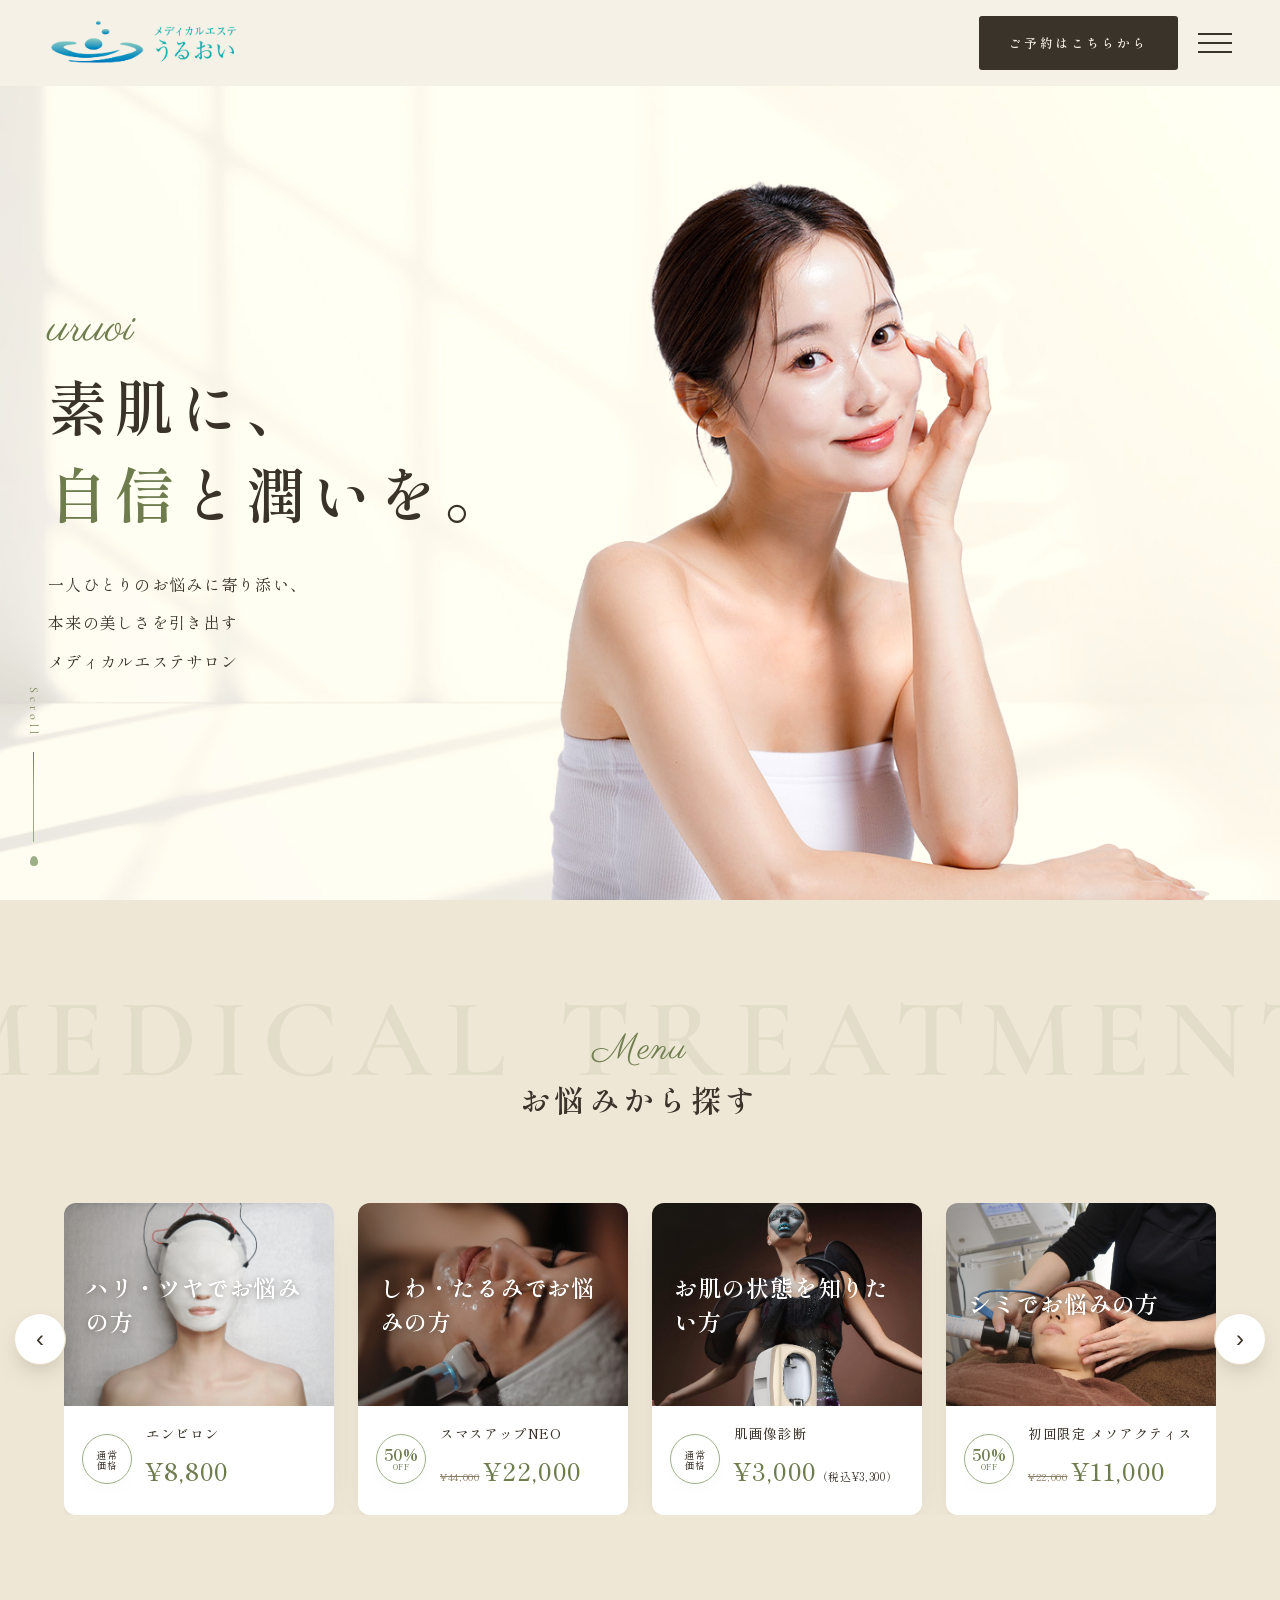
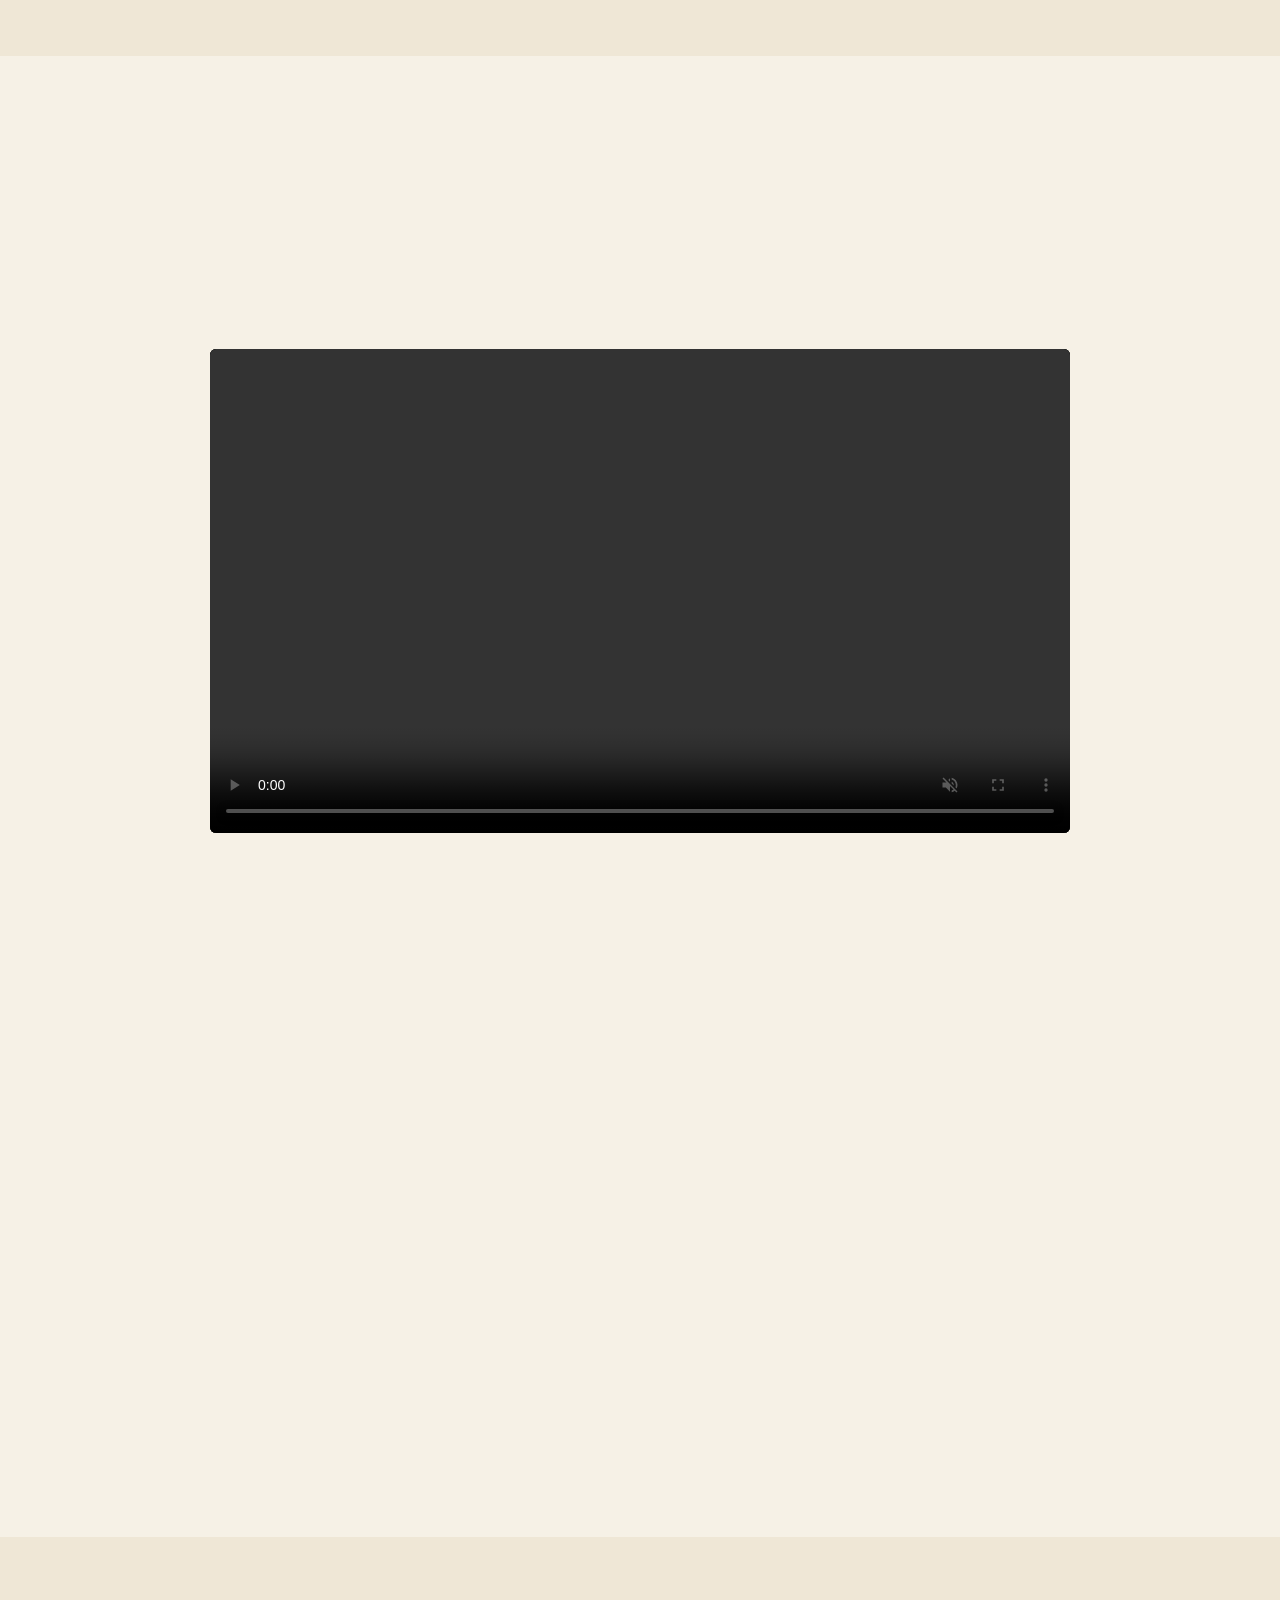
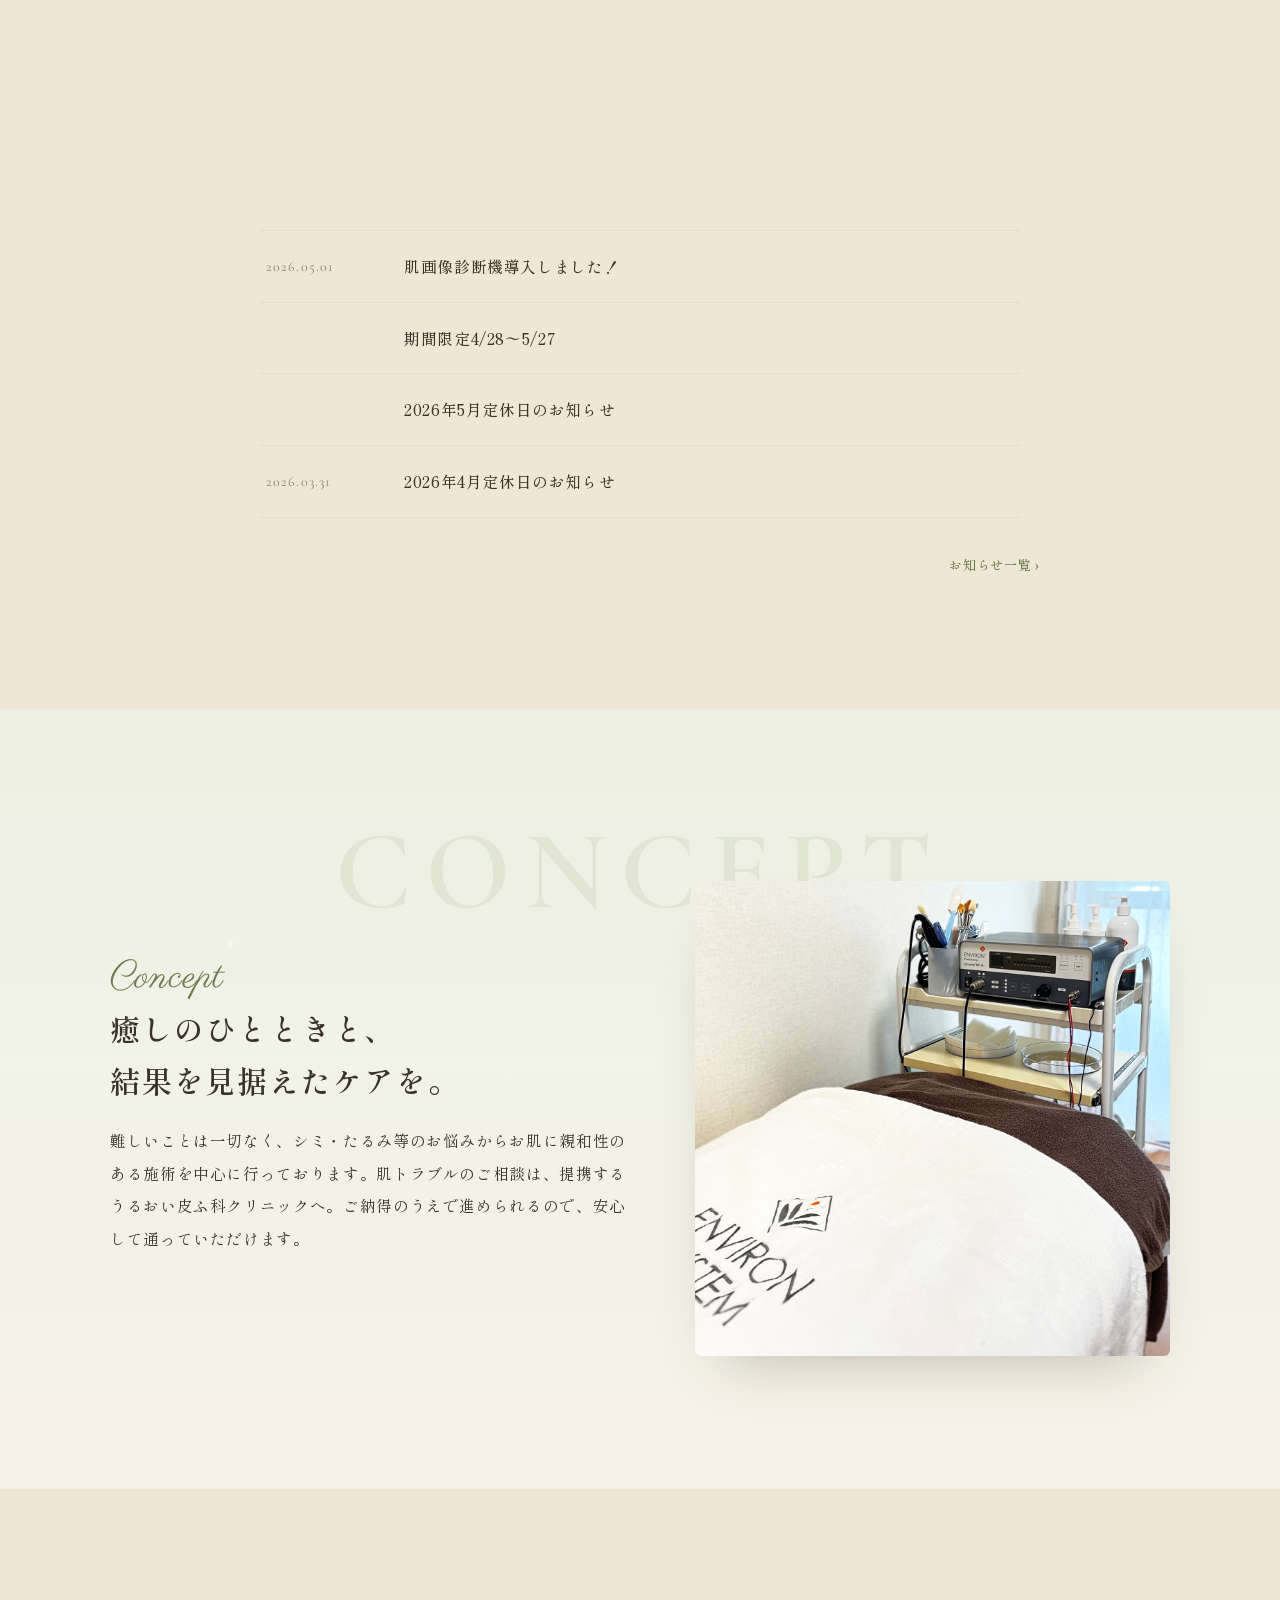
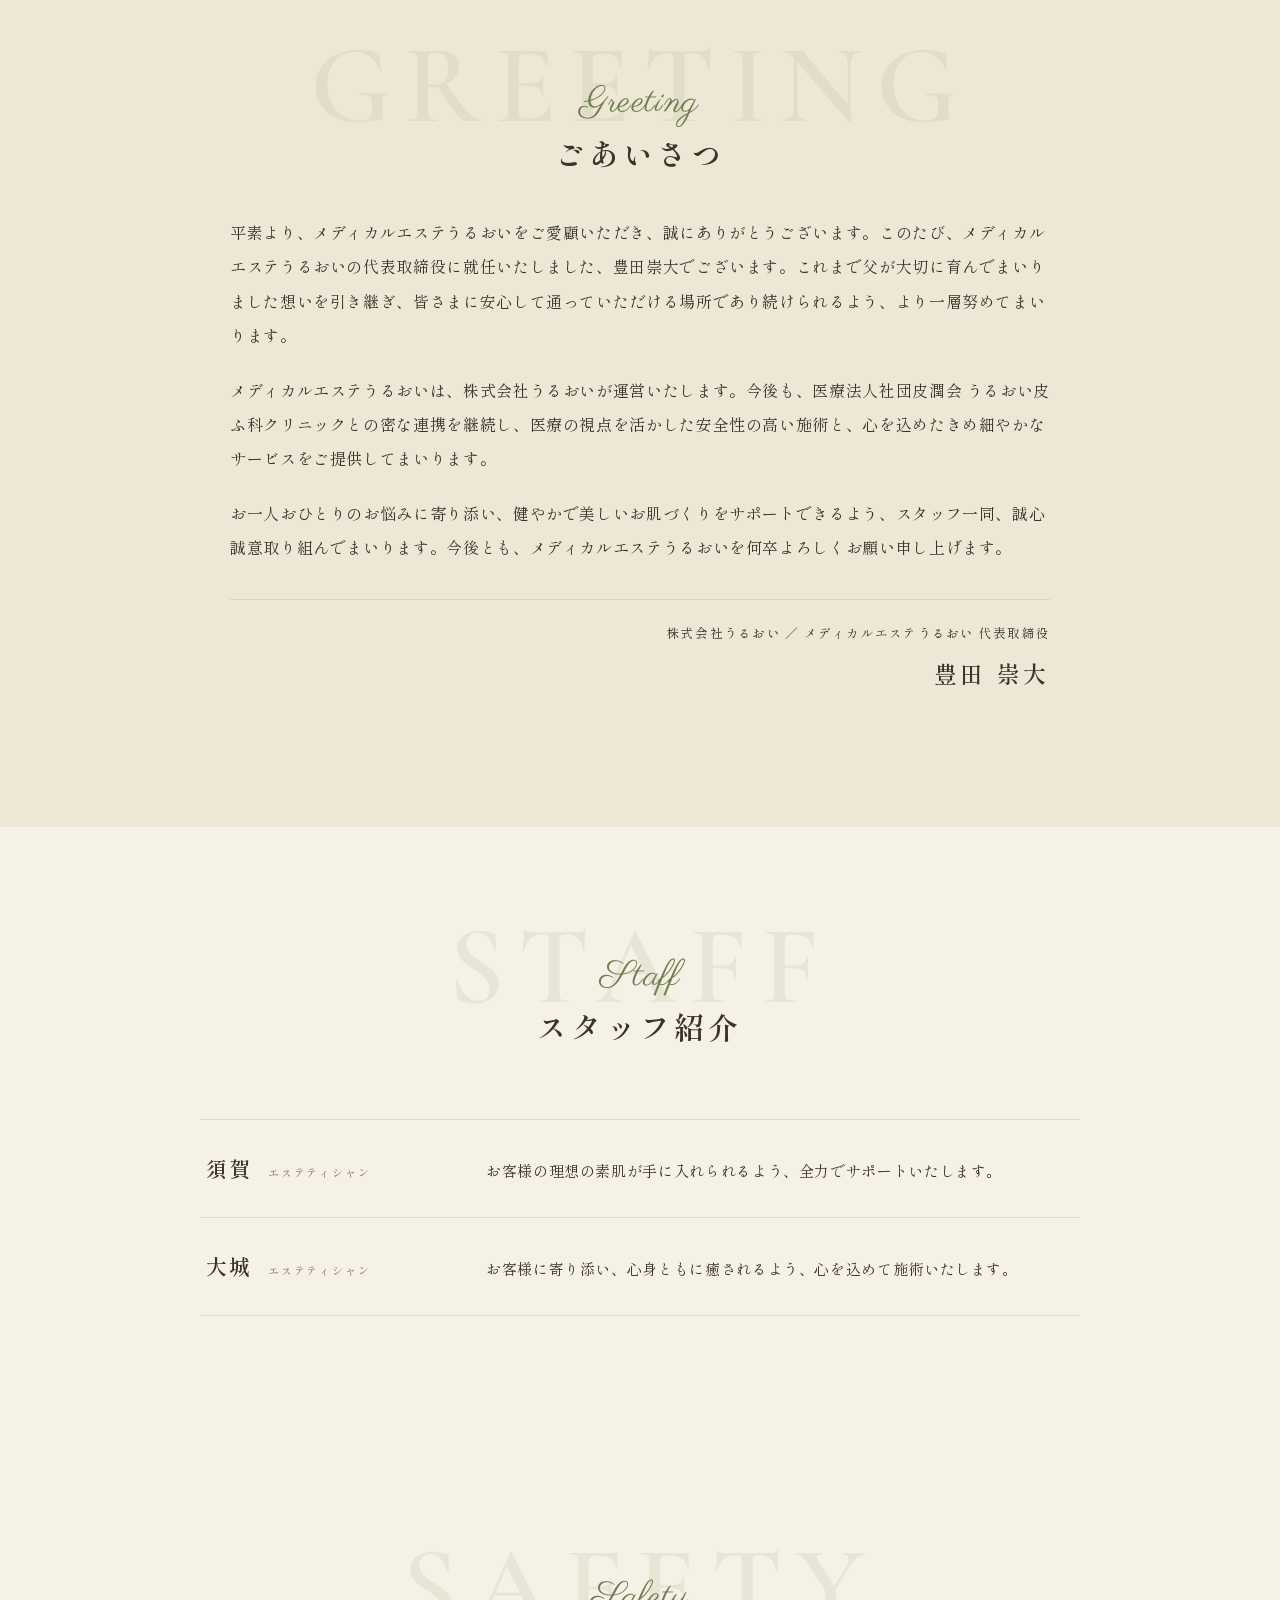
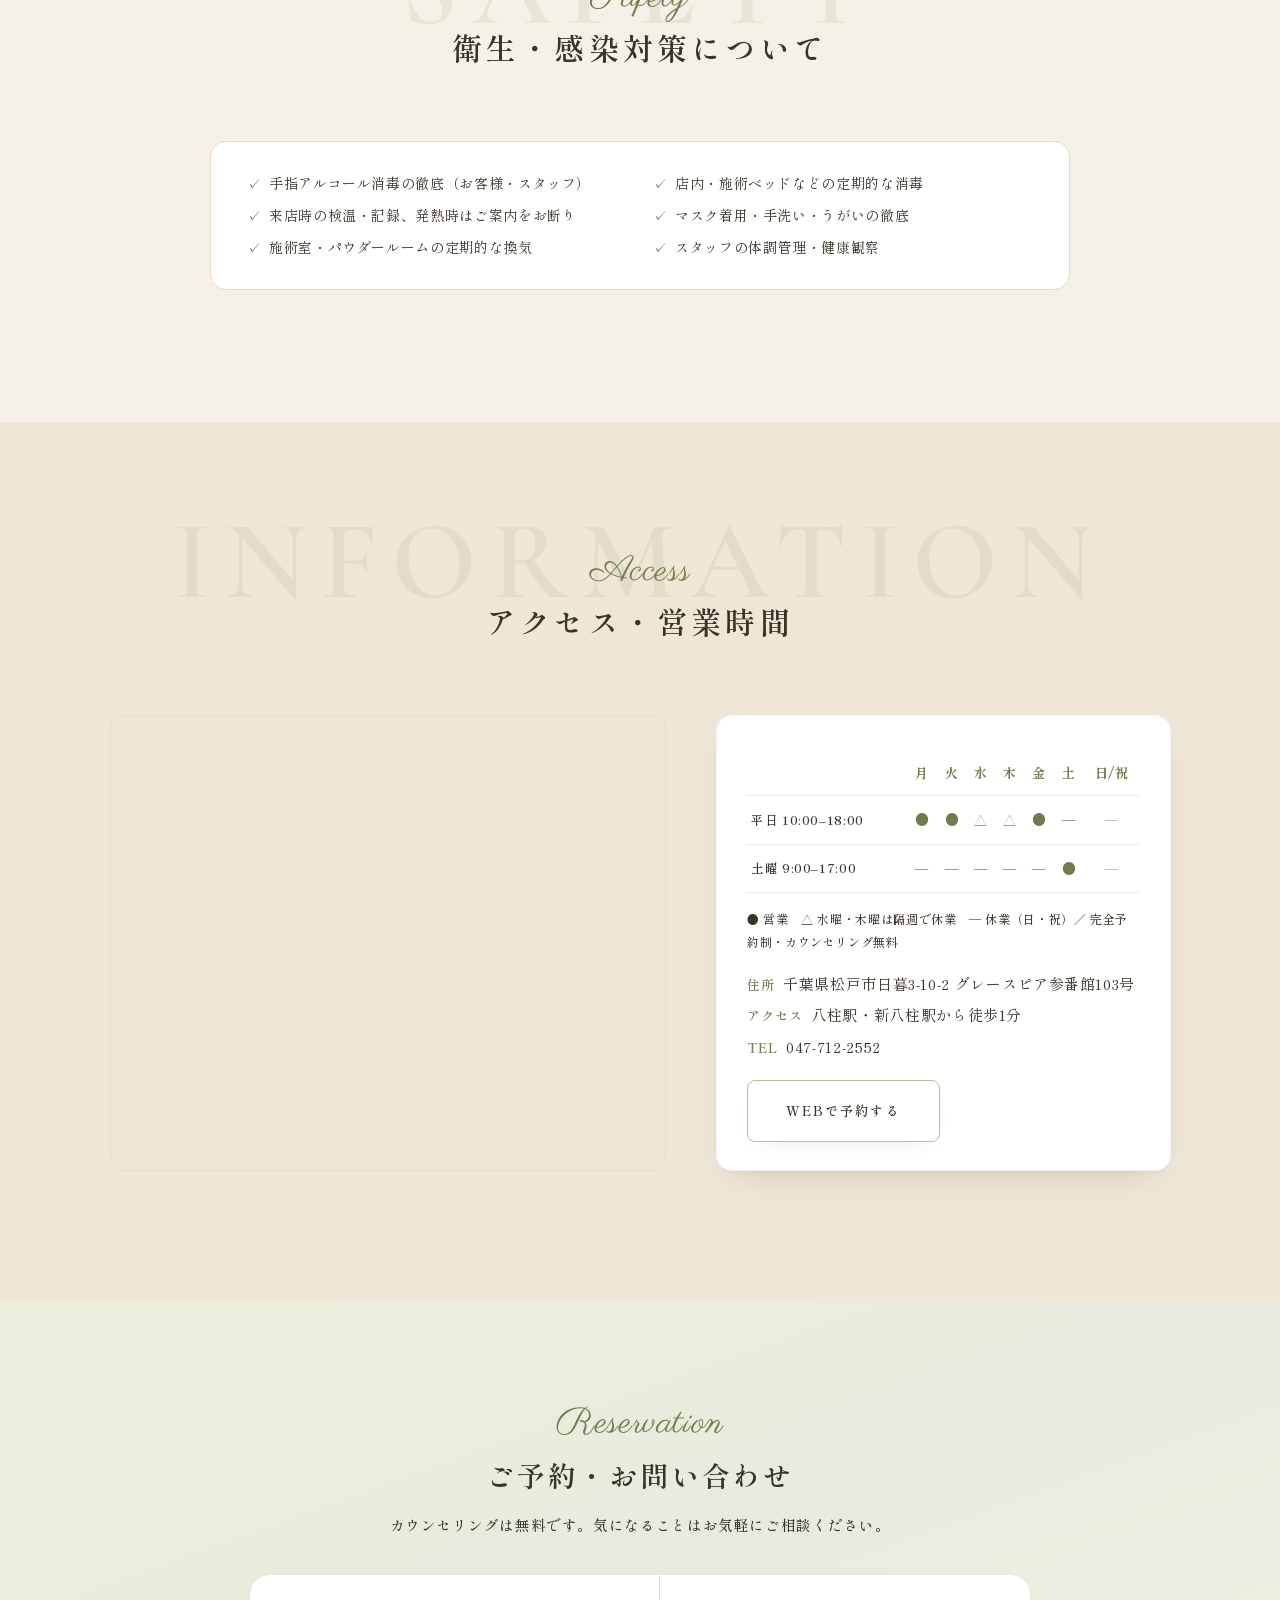
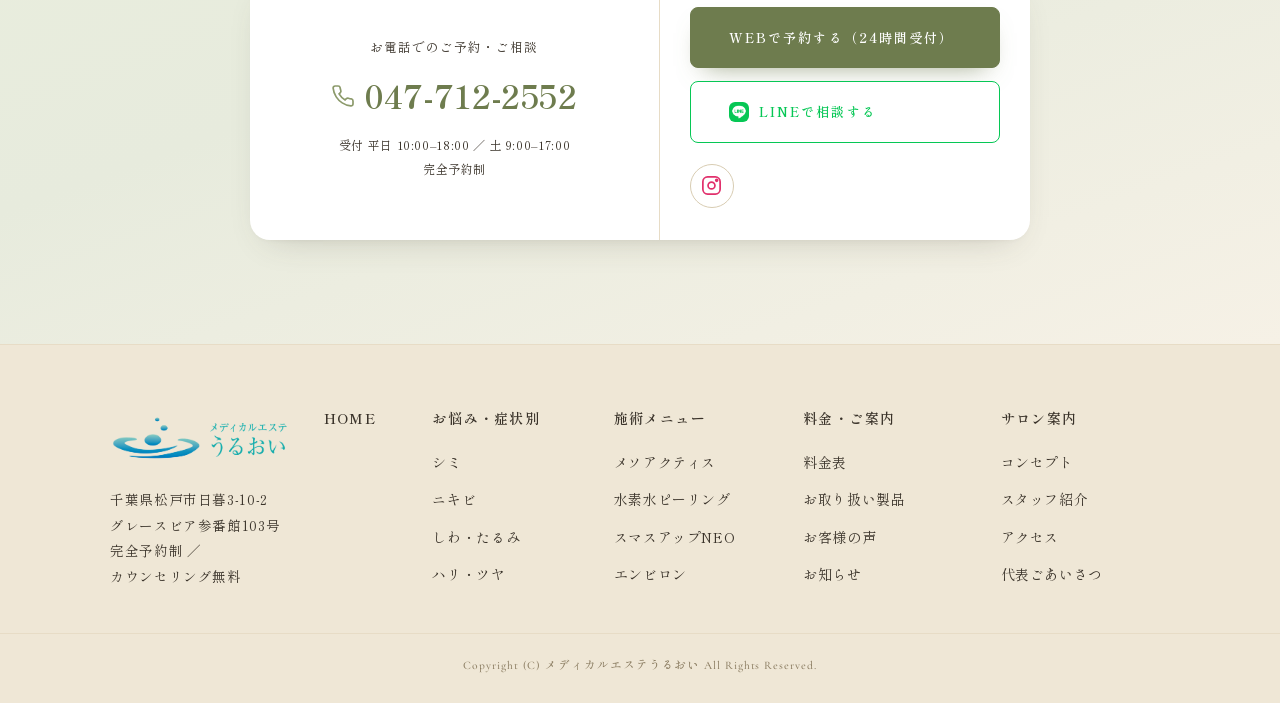
==== commit 97733c4b: "肌画像診断カードの価格表示から「1回」を削除 Co-Authored-By: Claude Opus 4.8 (1M context) <noreply@anthropic.com>" ====
--- a/index.html
+++ b/index.html
@@ -342,7 +342,7 @@
                   <div class="nm">肌画像診断</div>
                   <div class="pr">
                     <span class="now">¥3,000</span
-                    ><span class="note">1回（税込¥3,300）</span>
+                    ><span class="note">（税込¥3,300）</span>
                   </div>
                 </div>
               </div>
--- a/css/main.css
+++ b/css/main.css
@@ -248,9 +248,9 @@
   align-self: center;
 }
 .nav-side .nav-logo {
-  height: 50px;
+  height: 84px;
   width: auto;
-  margin-bottom: 20px;
+  margin-bottom: 22px;
 }
 .nav-side .nav-concept {
   font-family: var(--serif-jp);
@@ -534,7 +534,7 @@
   display: block;
 }
 .foot-logo {
-  height: 52px;
+  height: 68px;
   margin-bottom: 12px;
 }
 @media (max-width: 560px) {
@@ -589,13 +589,16 @@
   .foot-brand {
     grid-column: 1 / -1;
     text-align: center;
-    padding-bottom: 26px;
+    padding-bottom: 22px;
     border-bottom: 1px solid var(--beige-dk);
   }
   .foot-brand .foot-logo {
-    display: inline-block;
-    height: 46px;
-    margin-bottom: 12px;
+    display: block;
+    height: 66px;
+    margin: 0 auto 4px;
+  }
+  .foot-brand address {
+    margin-top: 6px;
   }
 }
 @media (max-width: 380px) {
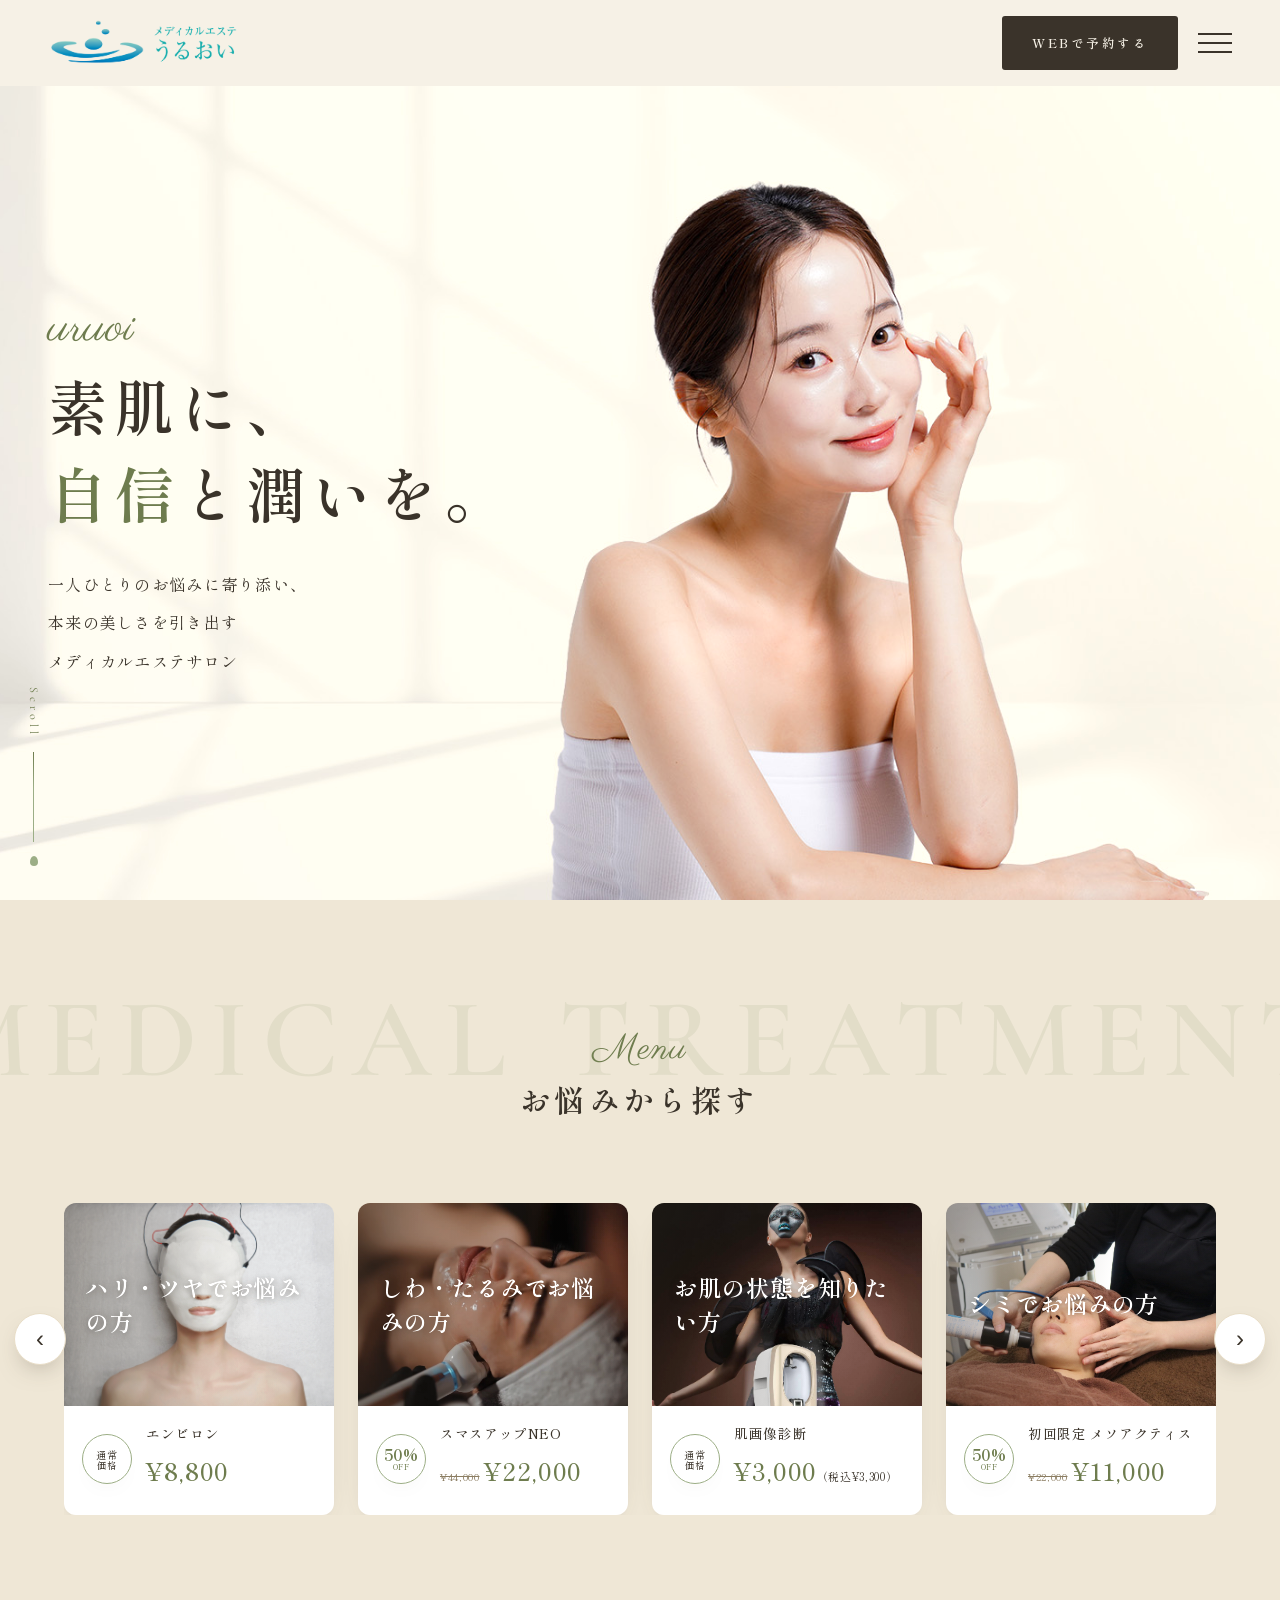
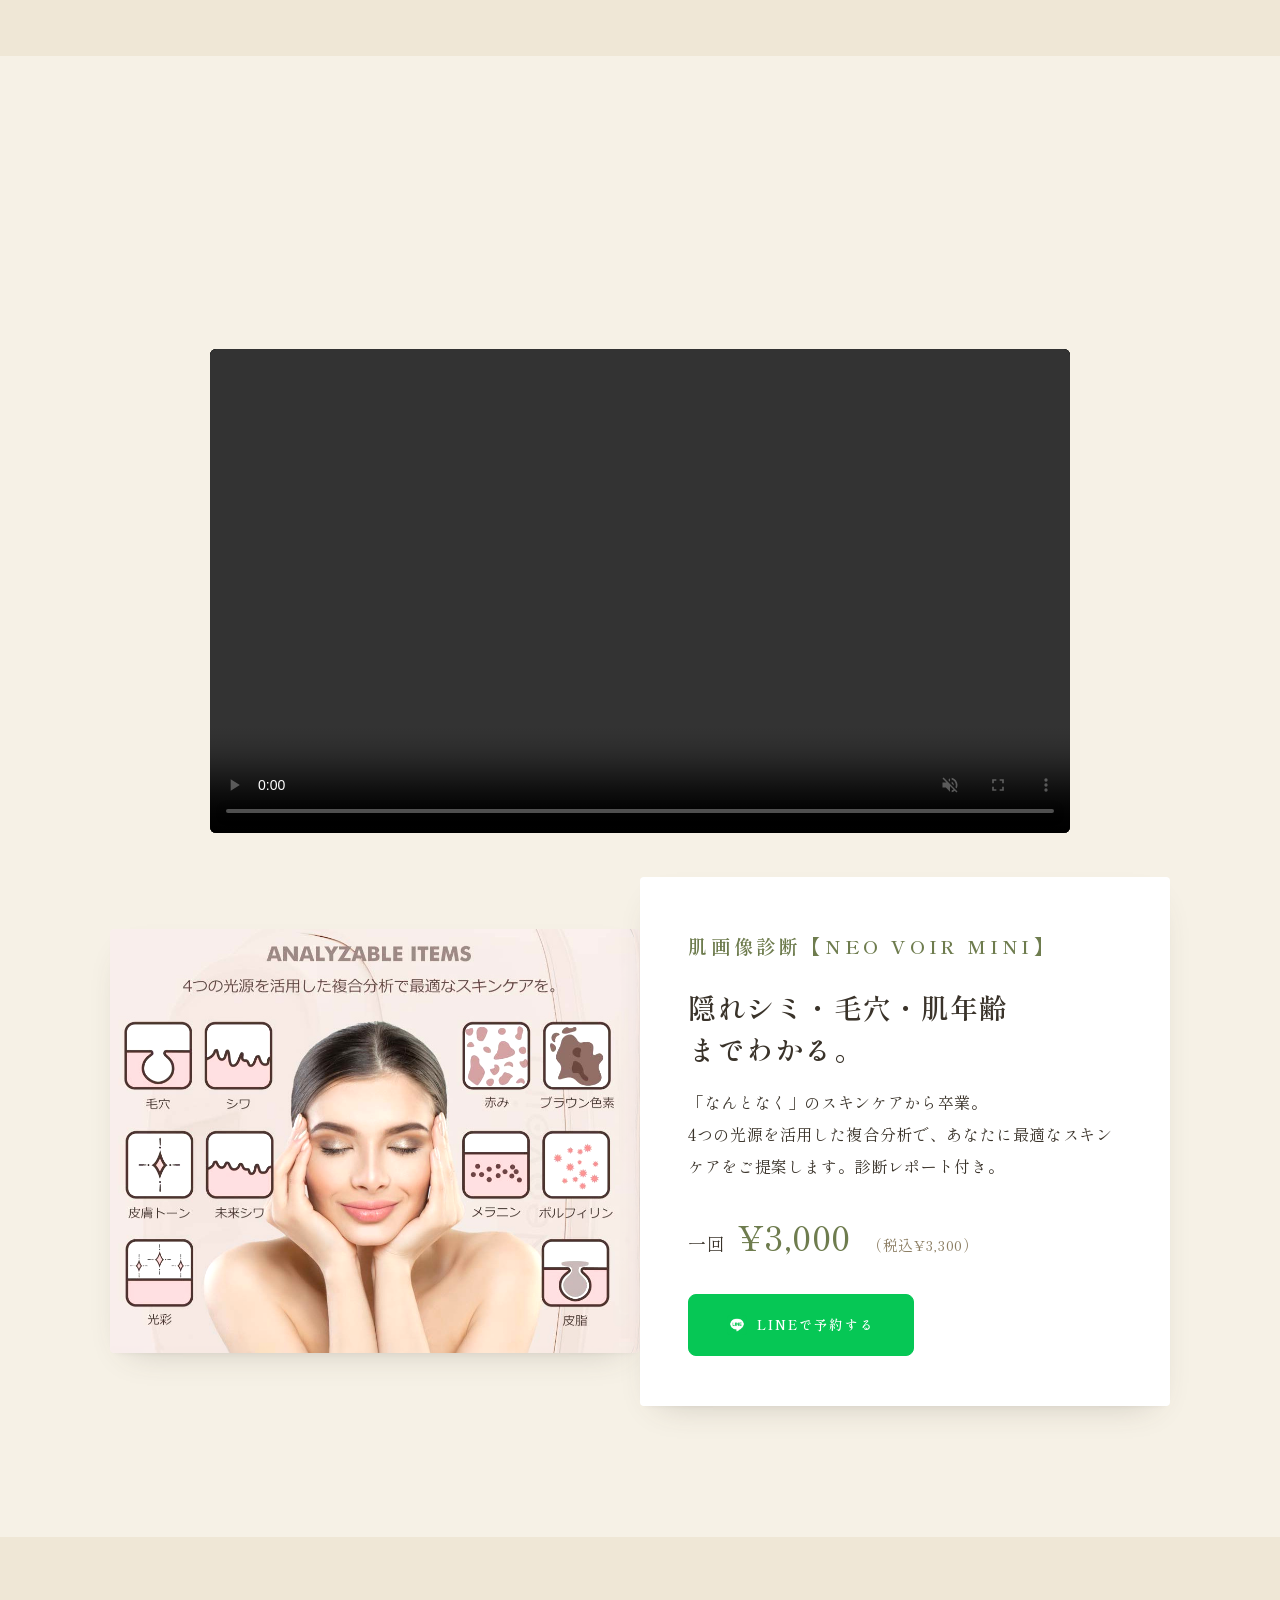
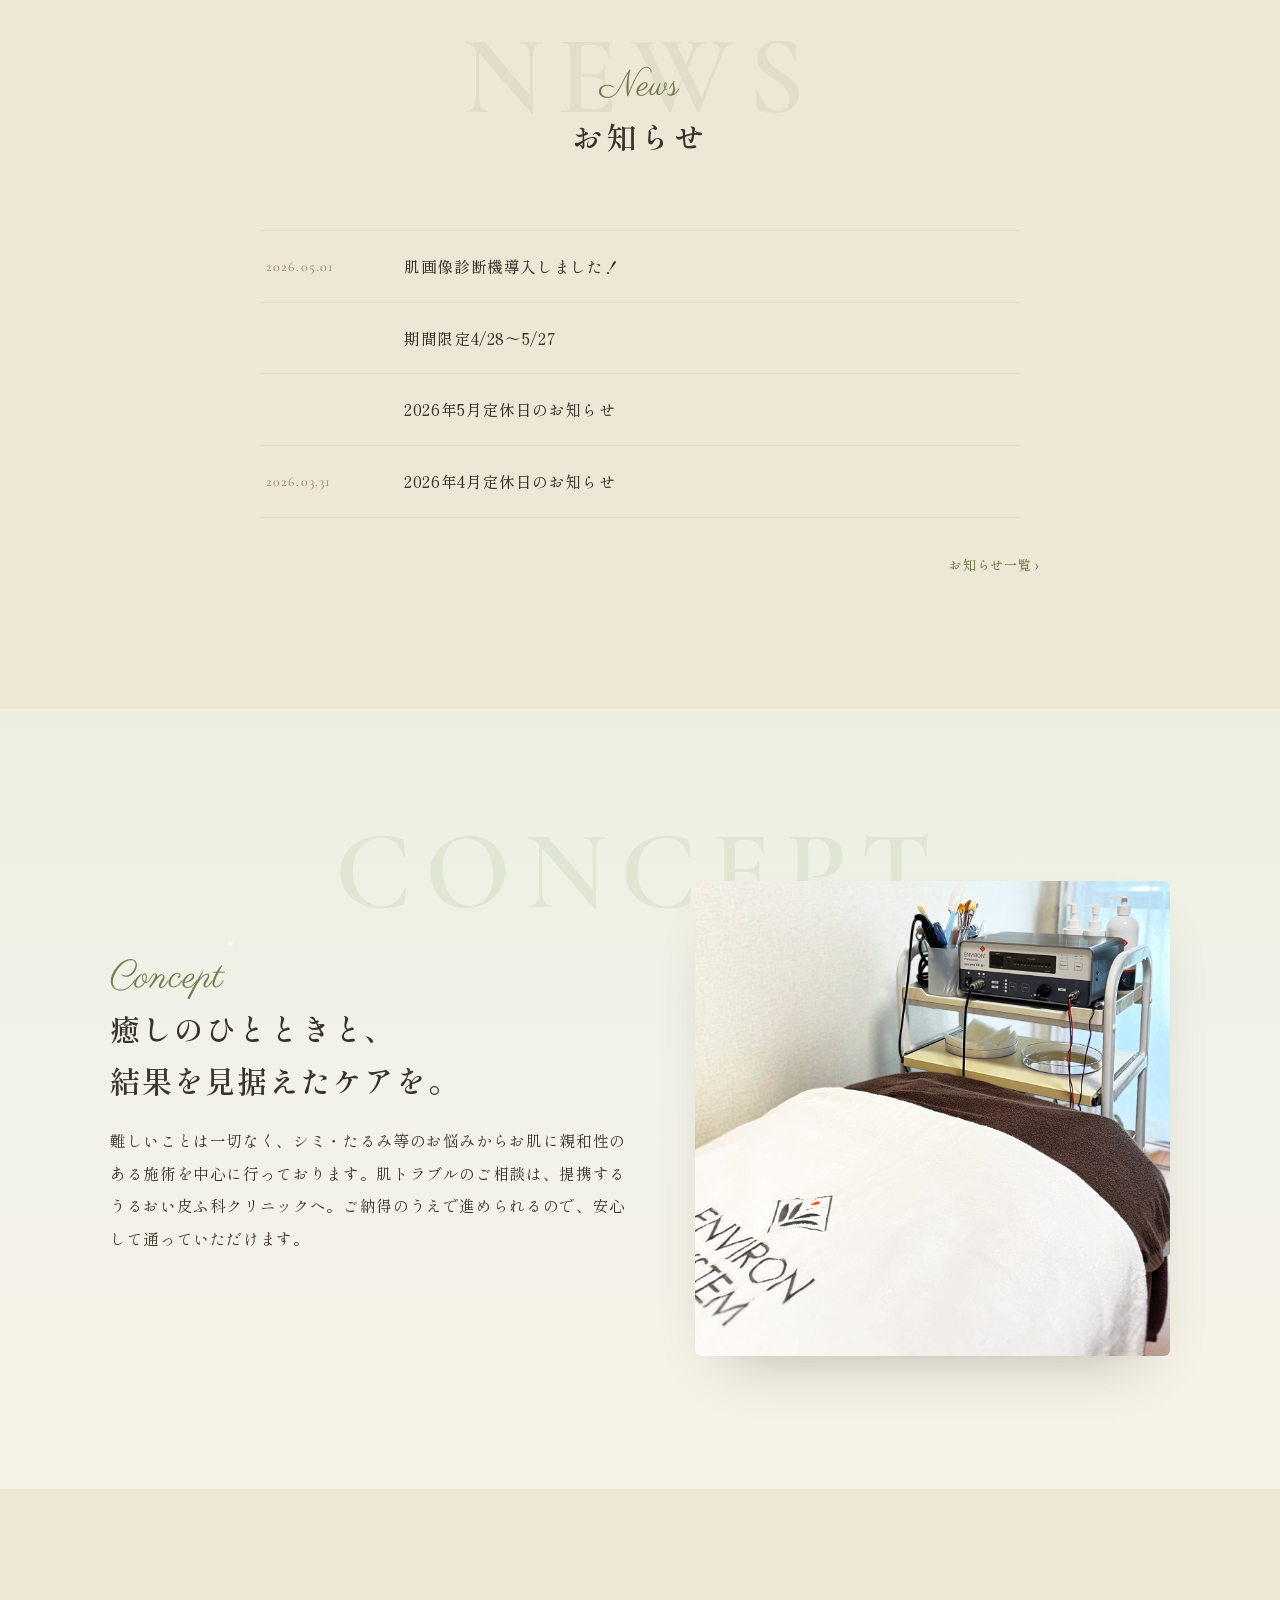
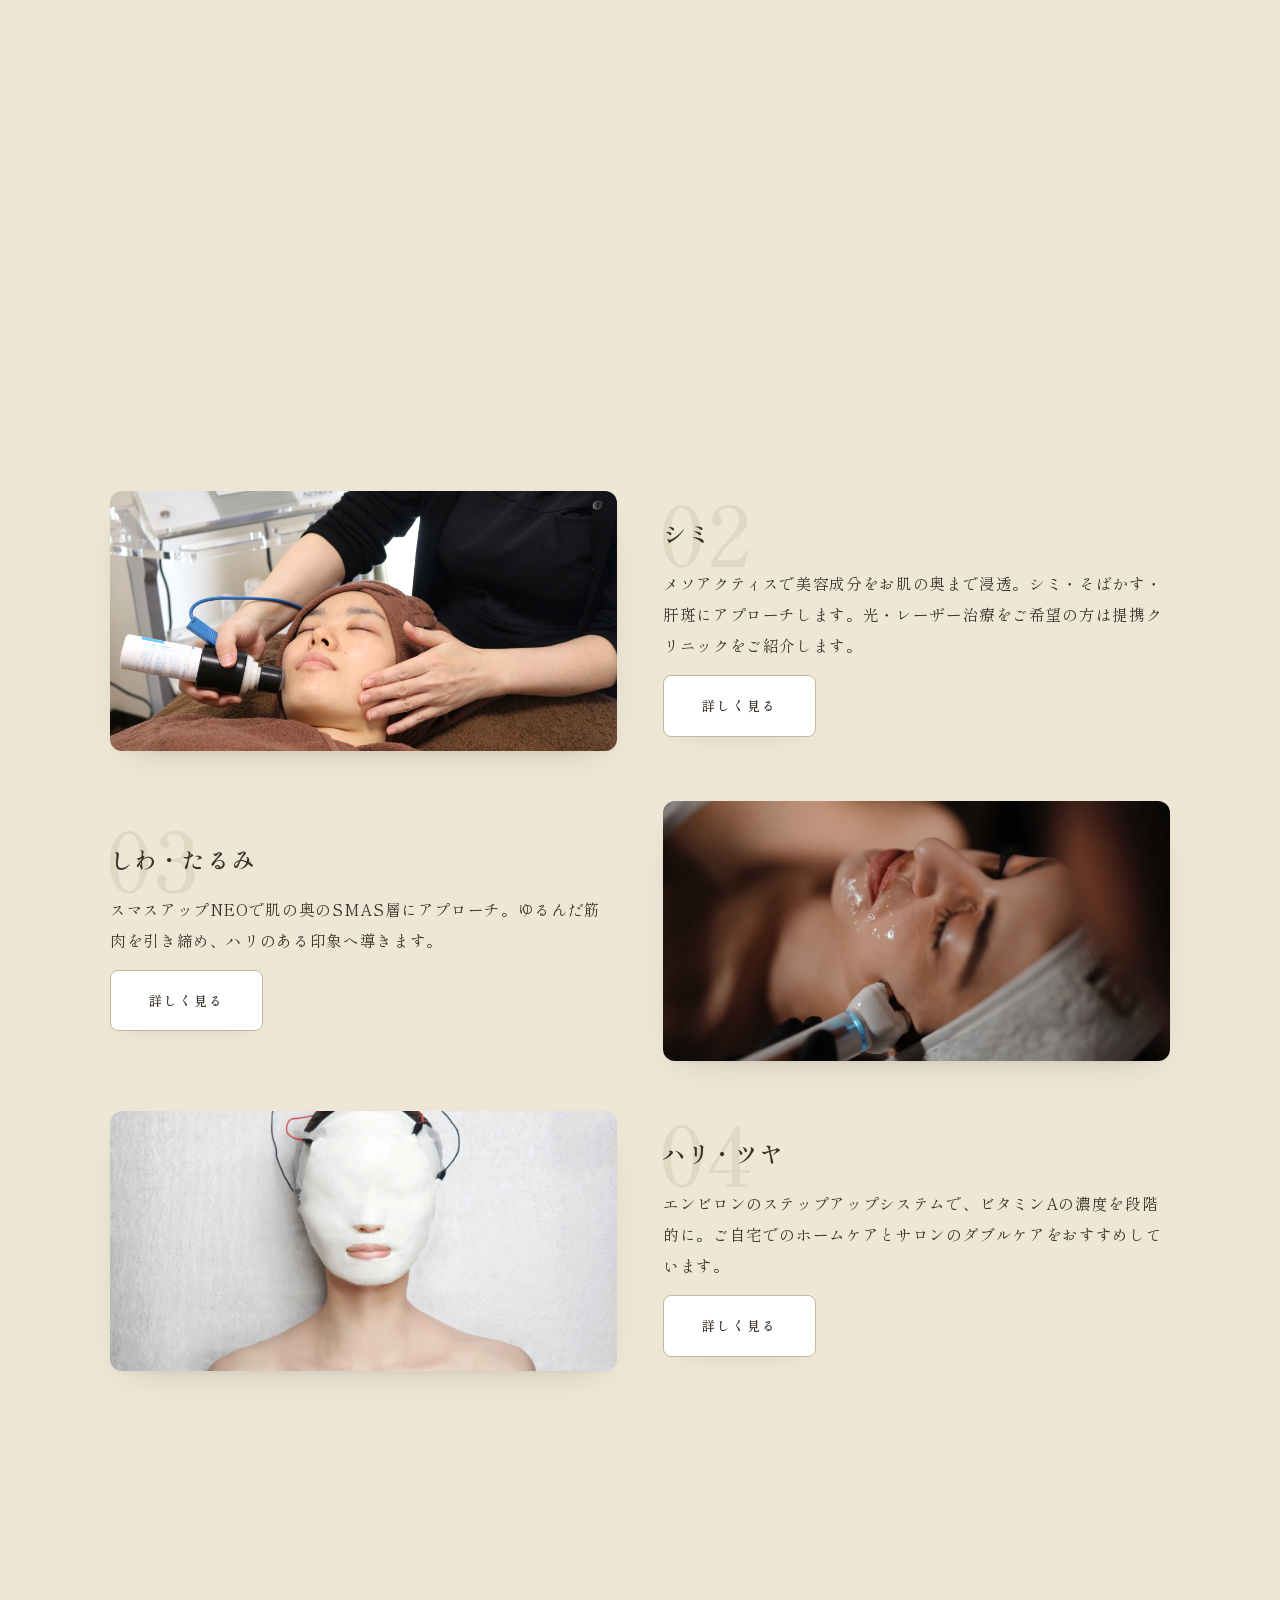
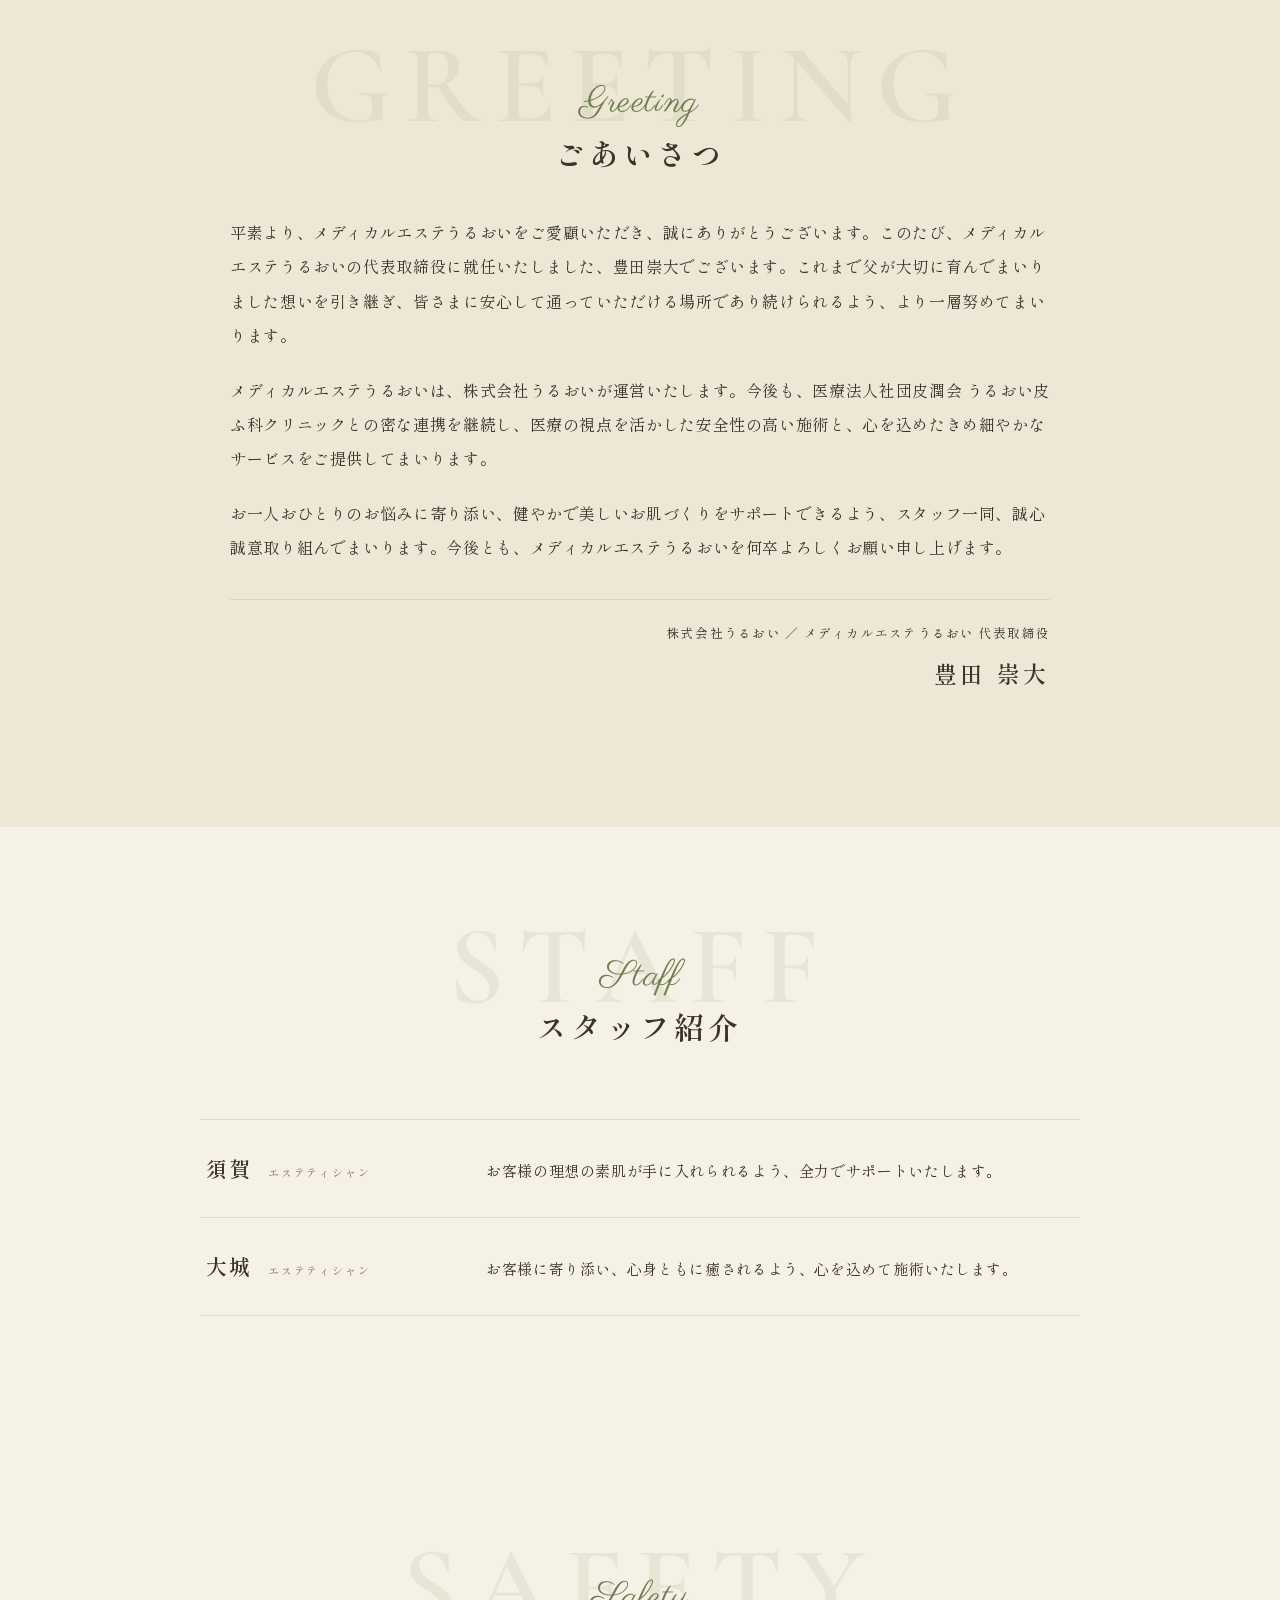
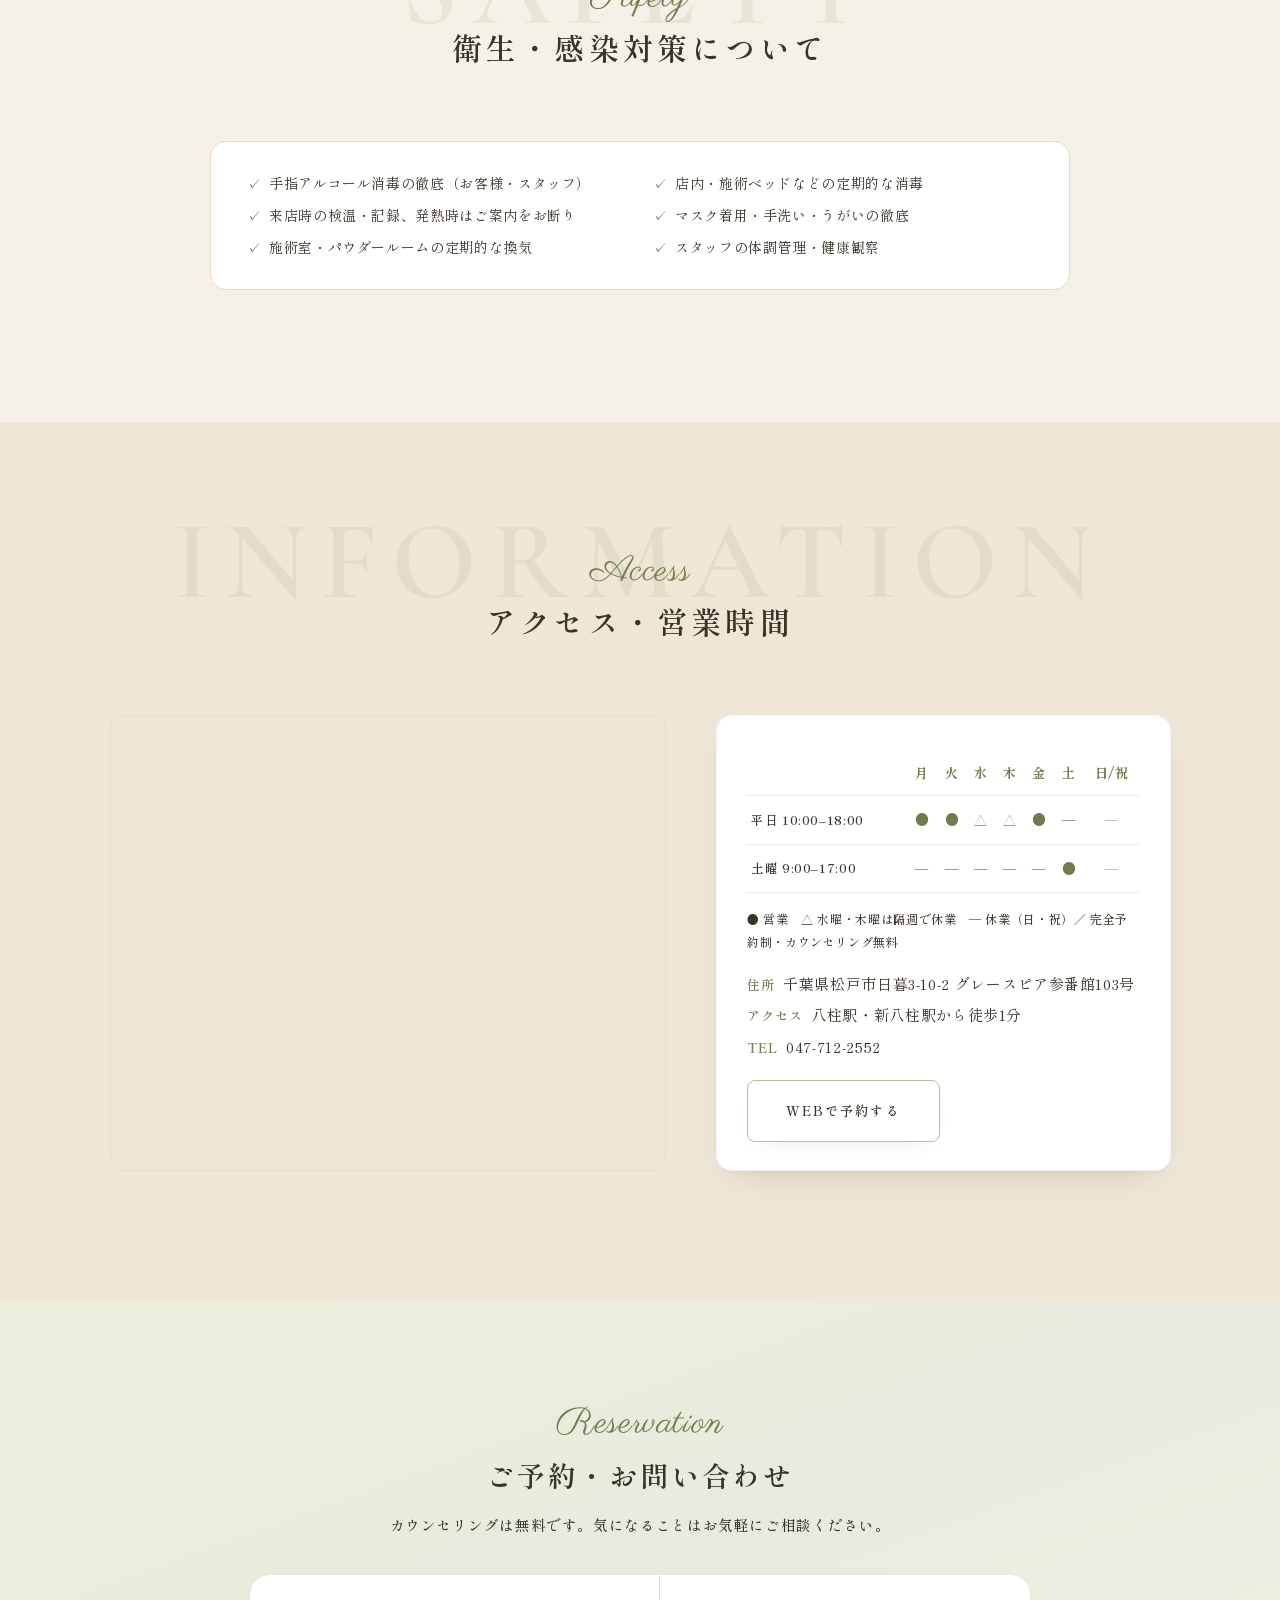
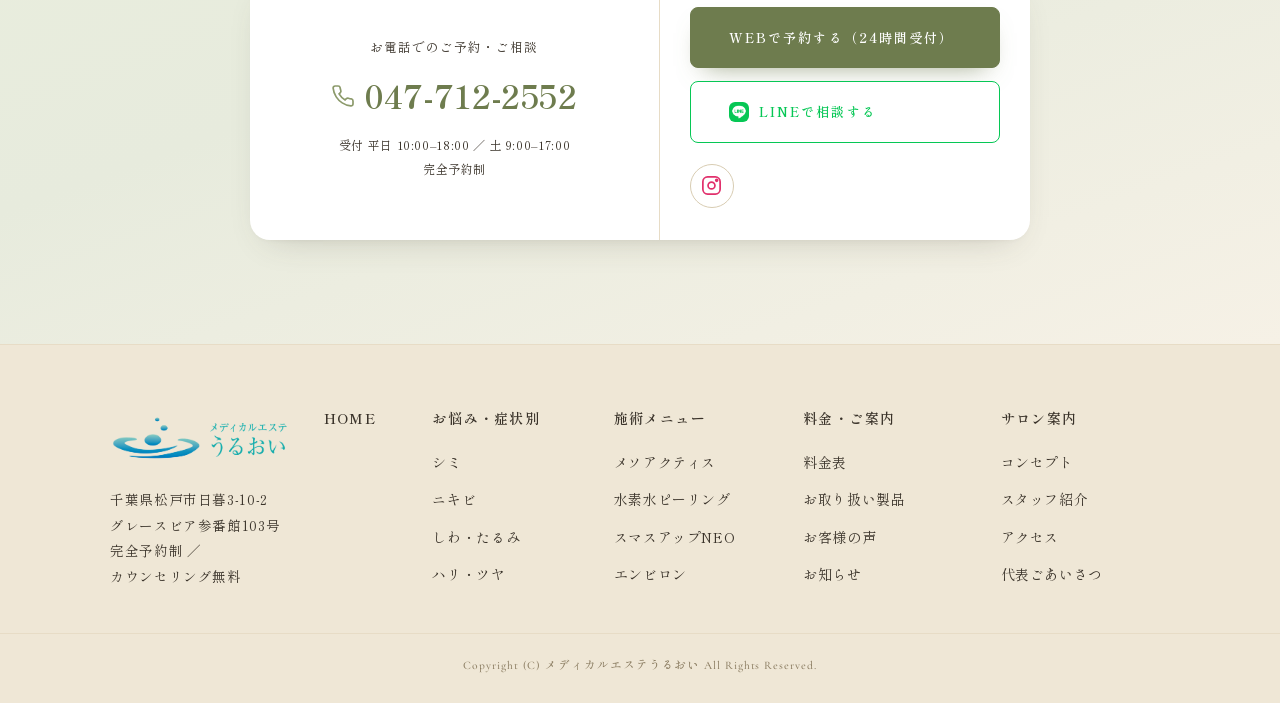
==== commit 846678f5: "ヘッダーCTA文言・メニューCTA中央寄せ・SP見出し改行/フォント・sp-br共通化ほか - ヘッダー予約CTAを「WEBで予約する」に統一 - メニュー内CTAの文字を中央寄せ（top.cssのb" ====
--- a/index.html
+++ b/index.html
@@ -47,7 +47,7 @@
           href="https://airrsv.net/medical-uruoi/calendar"
           target="_blank"
           rel="noopener"
-          ><span class="hd-cta-tx">ご予約はこちらから</span
+          ><span class="hd-cta-tx">WEBで予約する</span
           ><span class="hd-cta-ar"
             ><svg
               viewBox="0 0 24 24"
@@ -654,7 +654,7 @@
         </div>
         <div class="covid-panel">
           <ul>
-            <li>手指アルコール消毒の徹底（お客様・スタッフ）</li>
+            <li>手指アルコール消毒の徹底<br class="sp-br" />（お客様・スタッフ）</li>
             <li>店内・施術ベッドなどの定期的な消毒</li>
             <li>来店時の検温・記録、発熱時はご案内をお断り</li>
             <li>マスク着用・手洗い・うがいの徹底</li>
--- a/css/main.css
+++ b/css/main.css
@@ -319,6 +319,15 @@
   opacity: 0.45;
   pointer-events: none;
 }
+/* SP専用改行（全ページ共通） */
+.sp-br {
+  display: none;
+}
+@media (max-width: 768px) {
+  .sp-br {
+    display: inline;
+  }
+}
 /* SP：Instagramはスマホで非表示（PCのみ表示） */
 @media (max-width: 768px) {
   .nav-sns a[aria-label="Instagram"],
@@ -337,6 +346,7 @@
 }
 .nav-side .nav-cta .btn {
   width: 100%;
+  justify-content: center;
 }
 .nav-list {
   list-style: none;
--- a/css/top.css
+++ b/css/top.css
@@ -1696,4 +1696,7 @@
   .greet .wm {
     top: 80px;
   }
-}
+  .concept .ctext h2 {
+    font-size: 28px;
+  }
+}
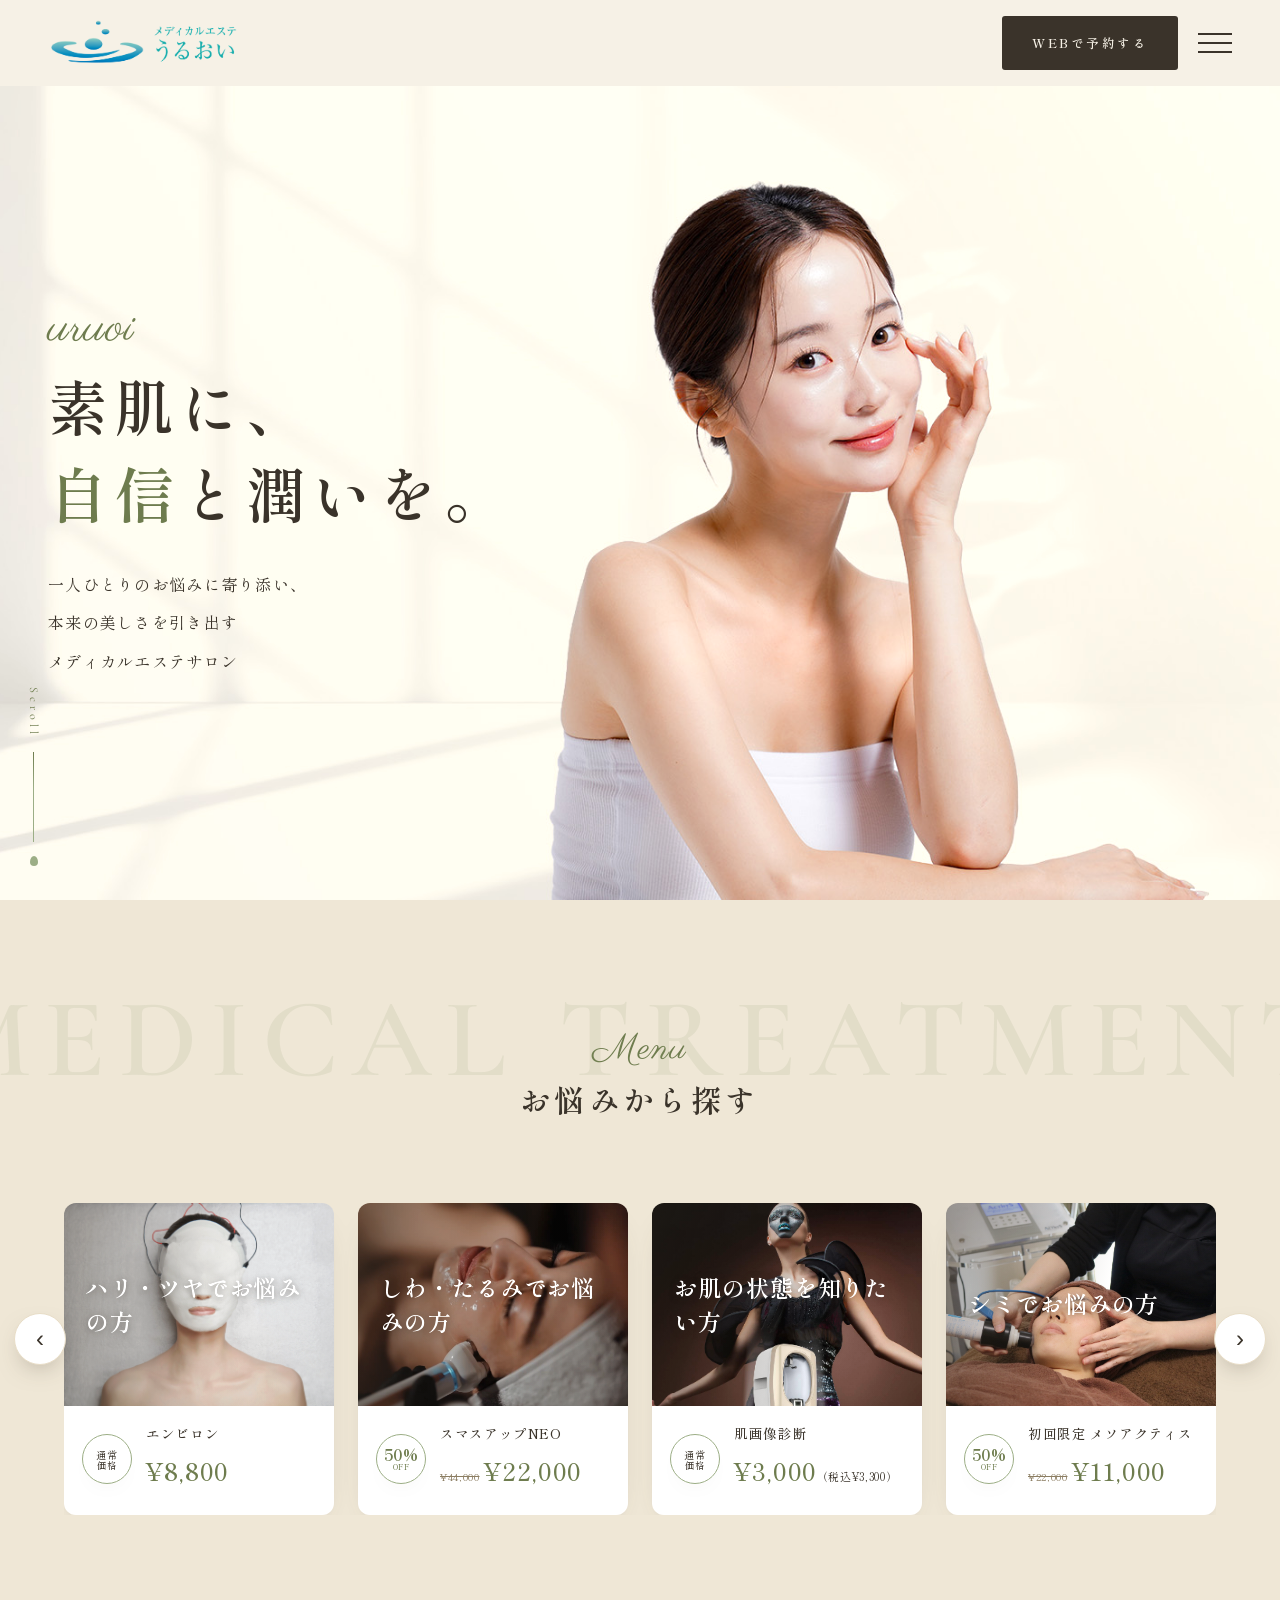
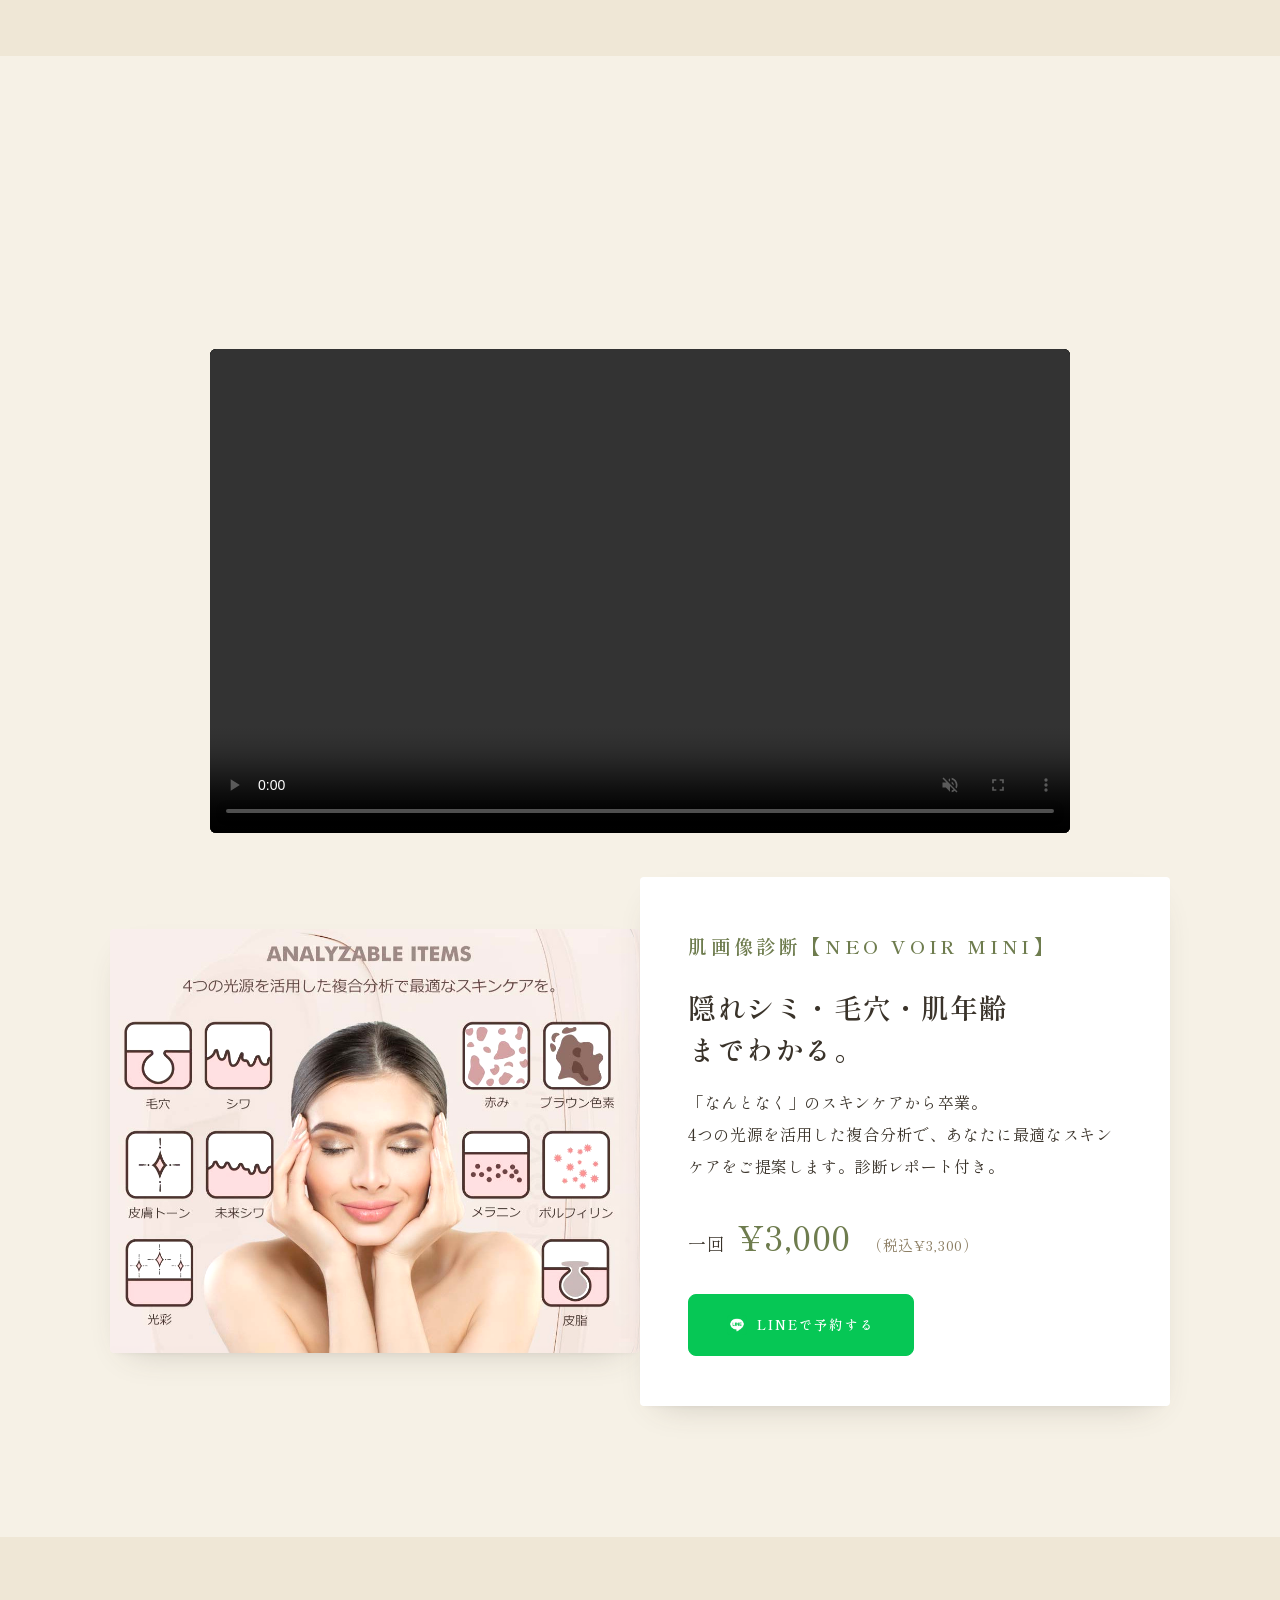
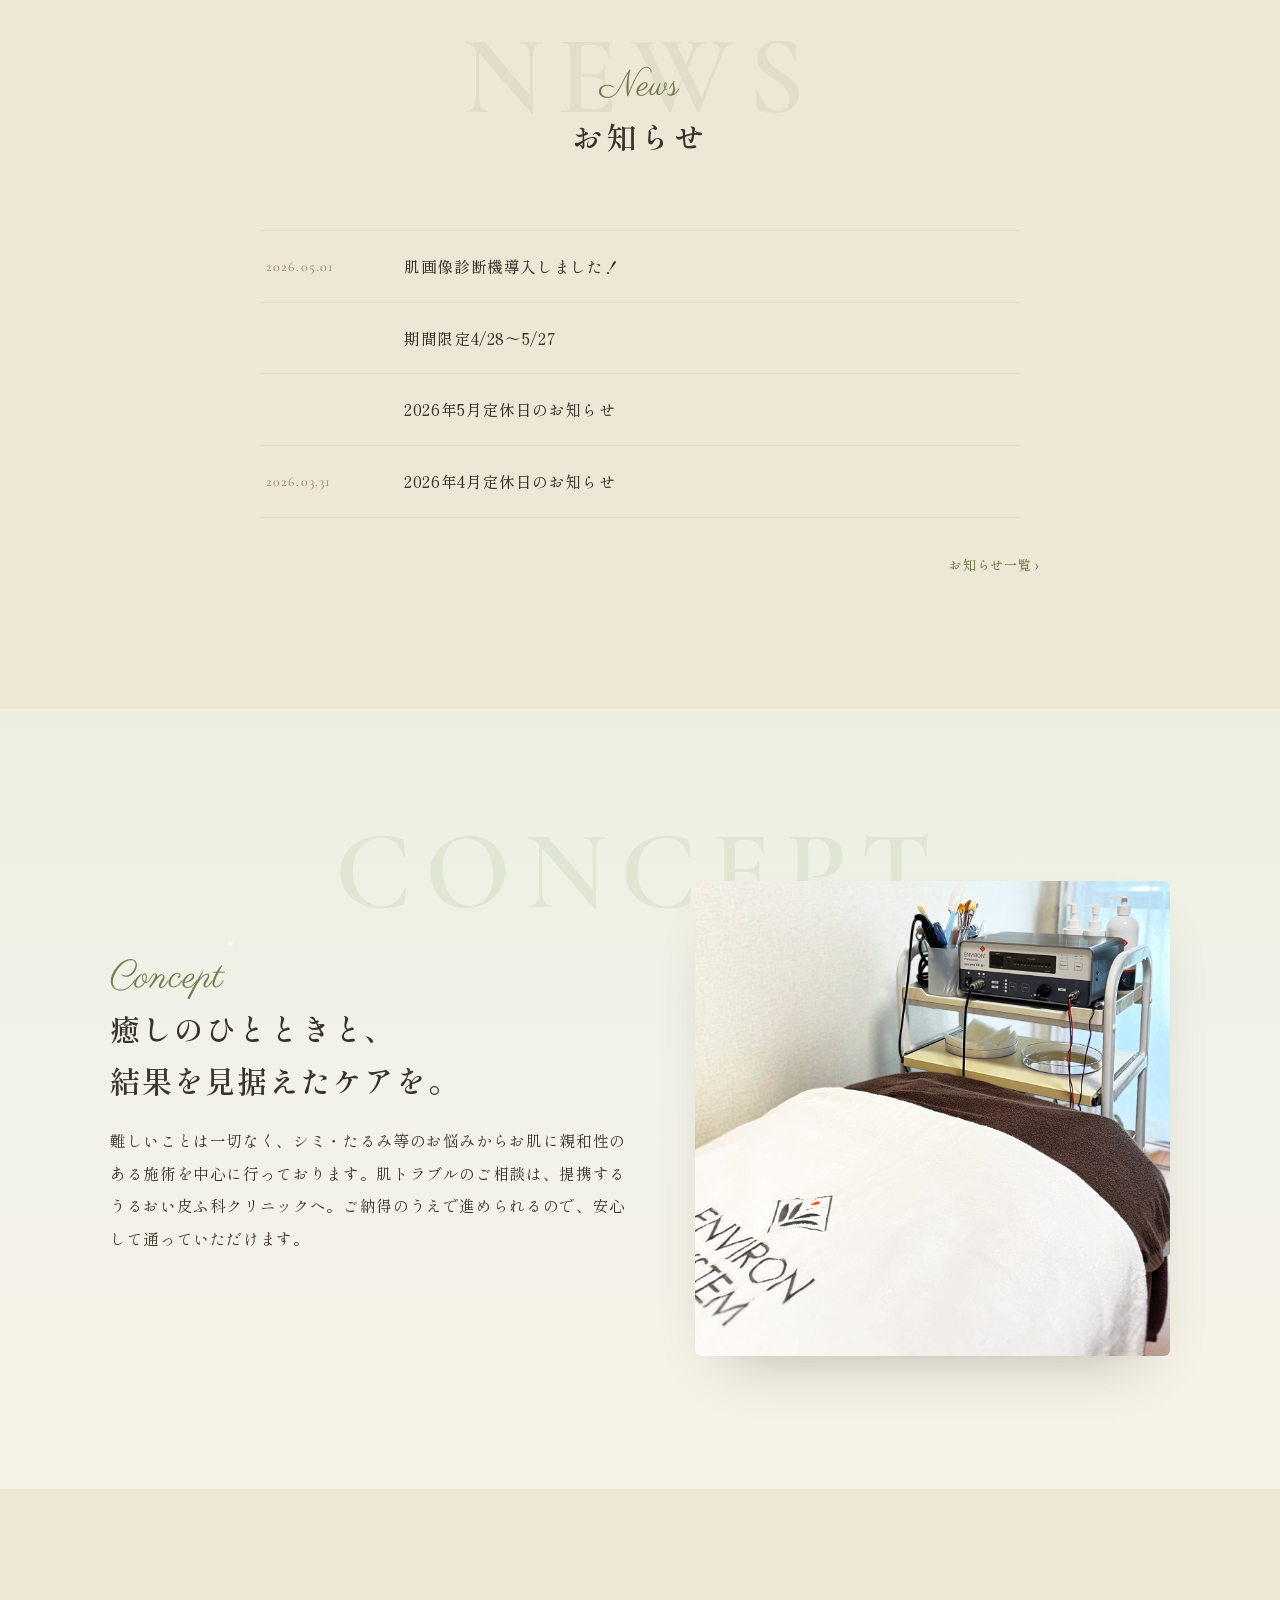
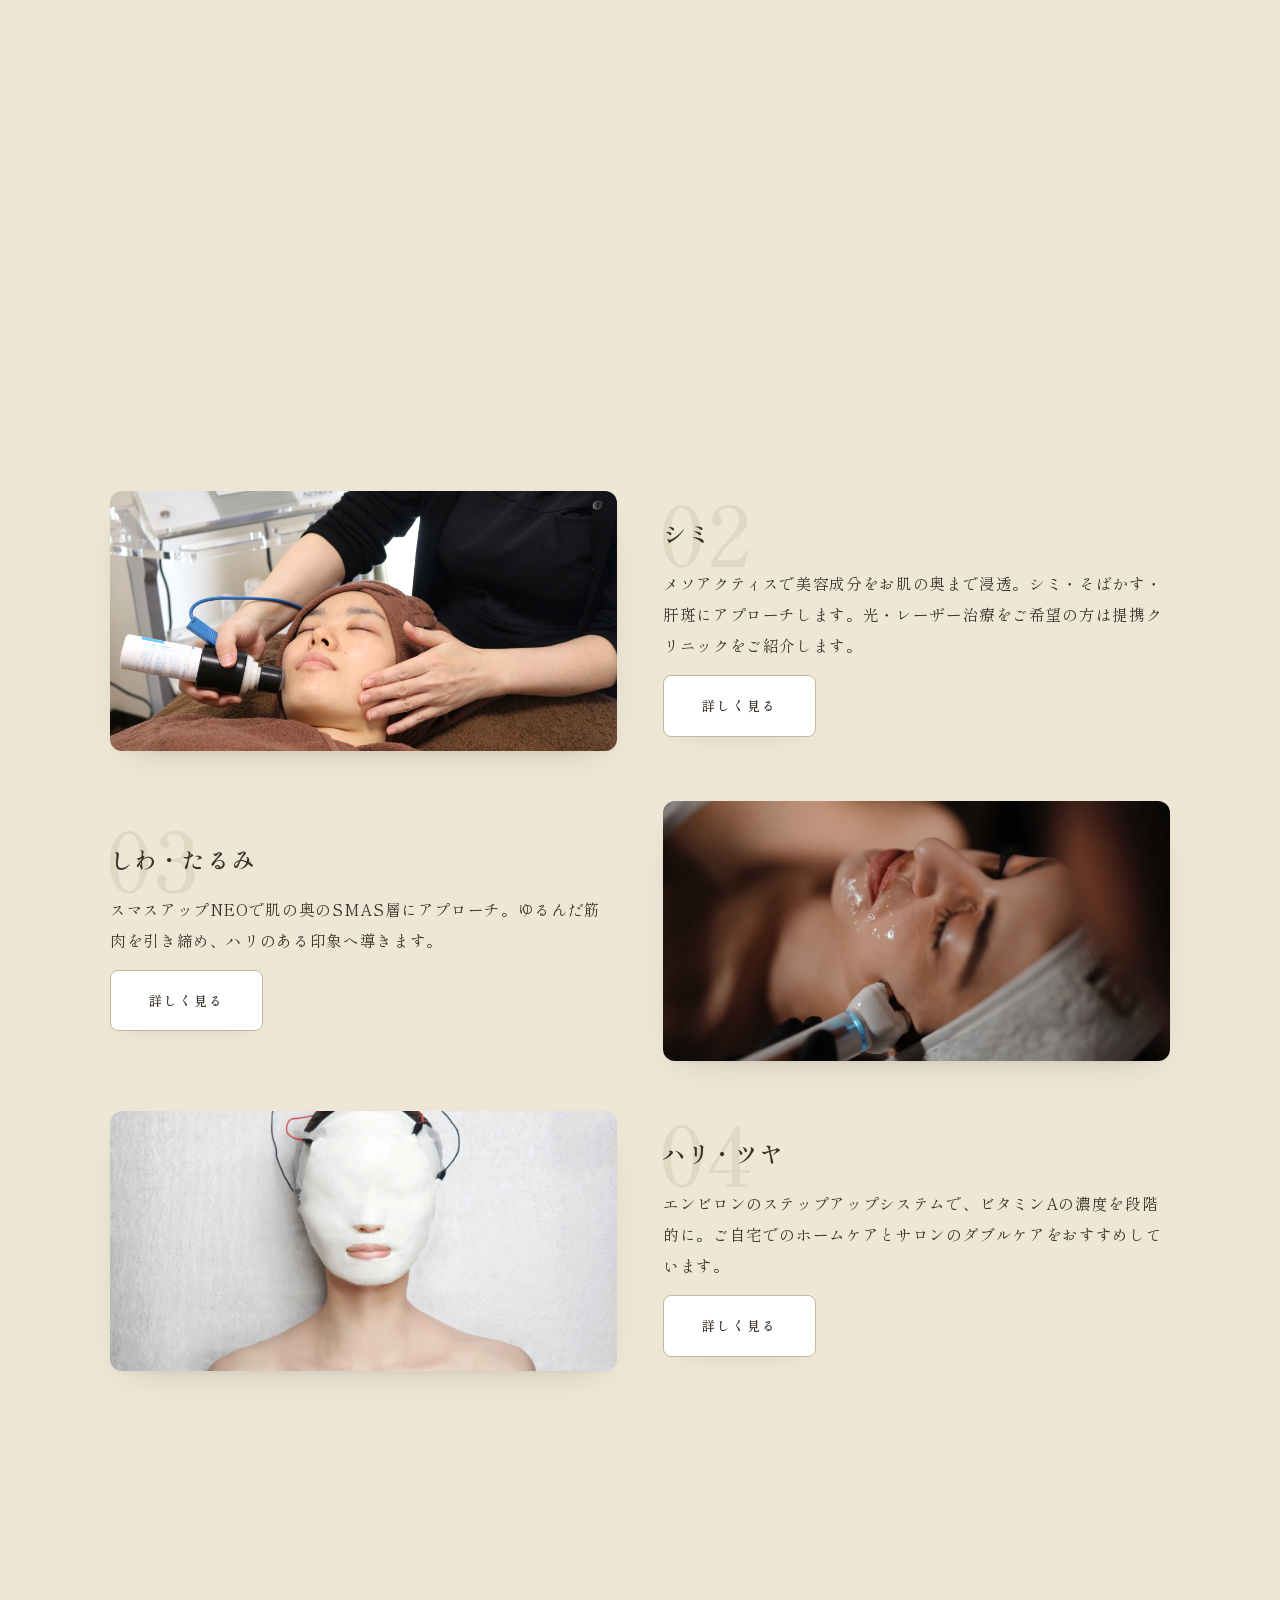
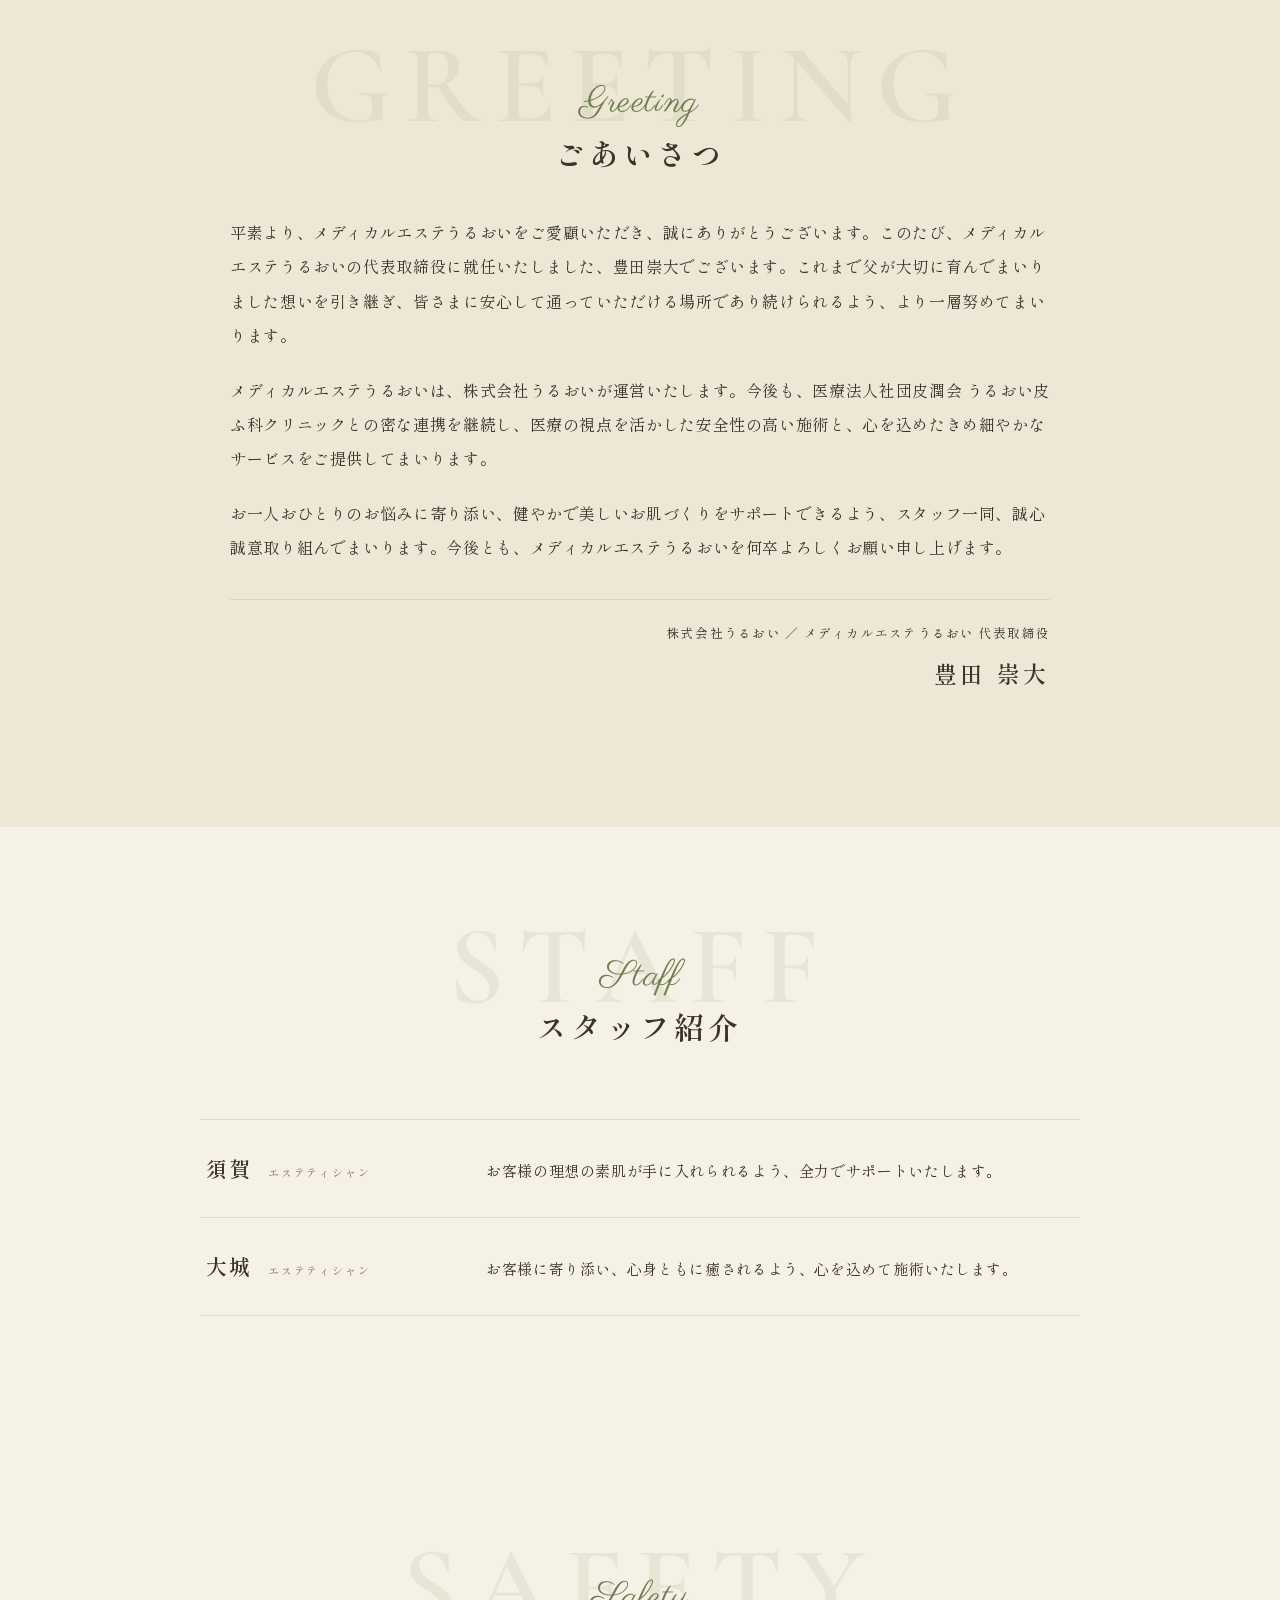
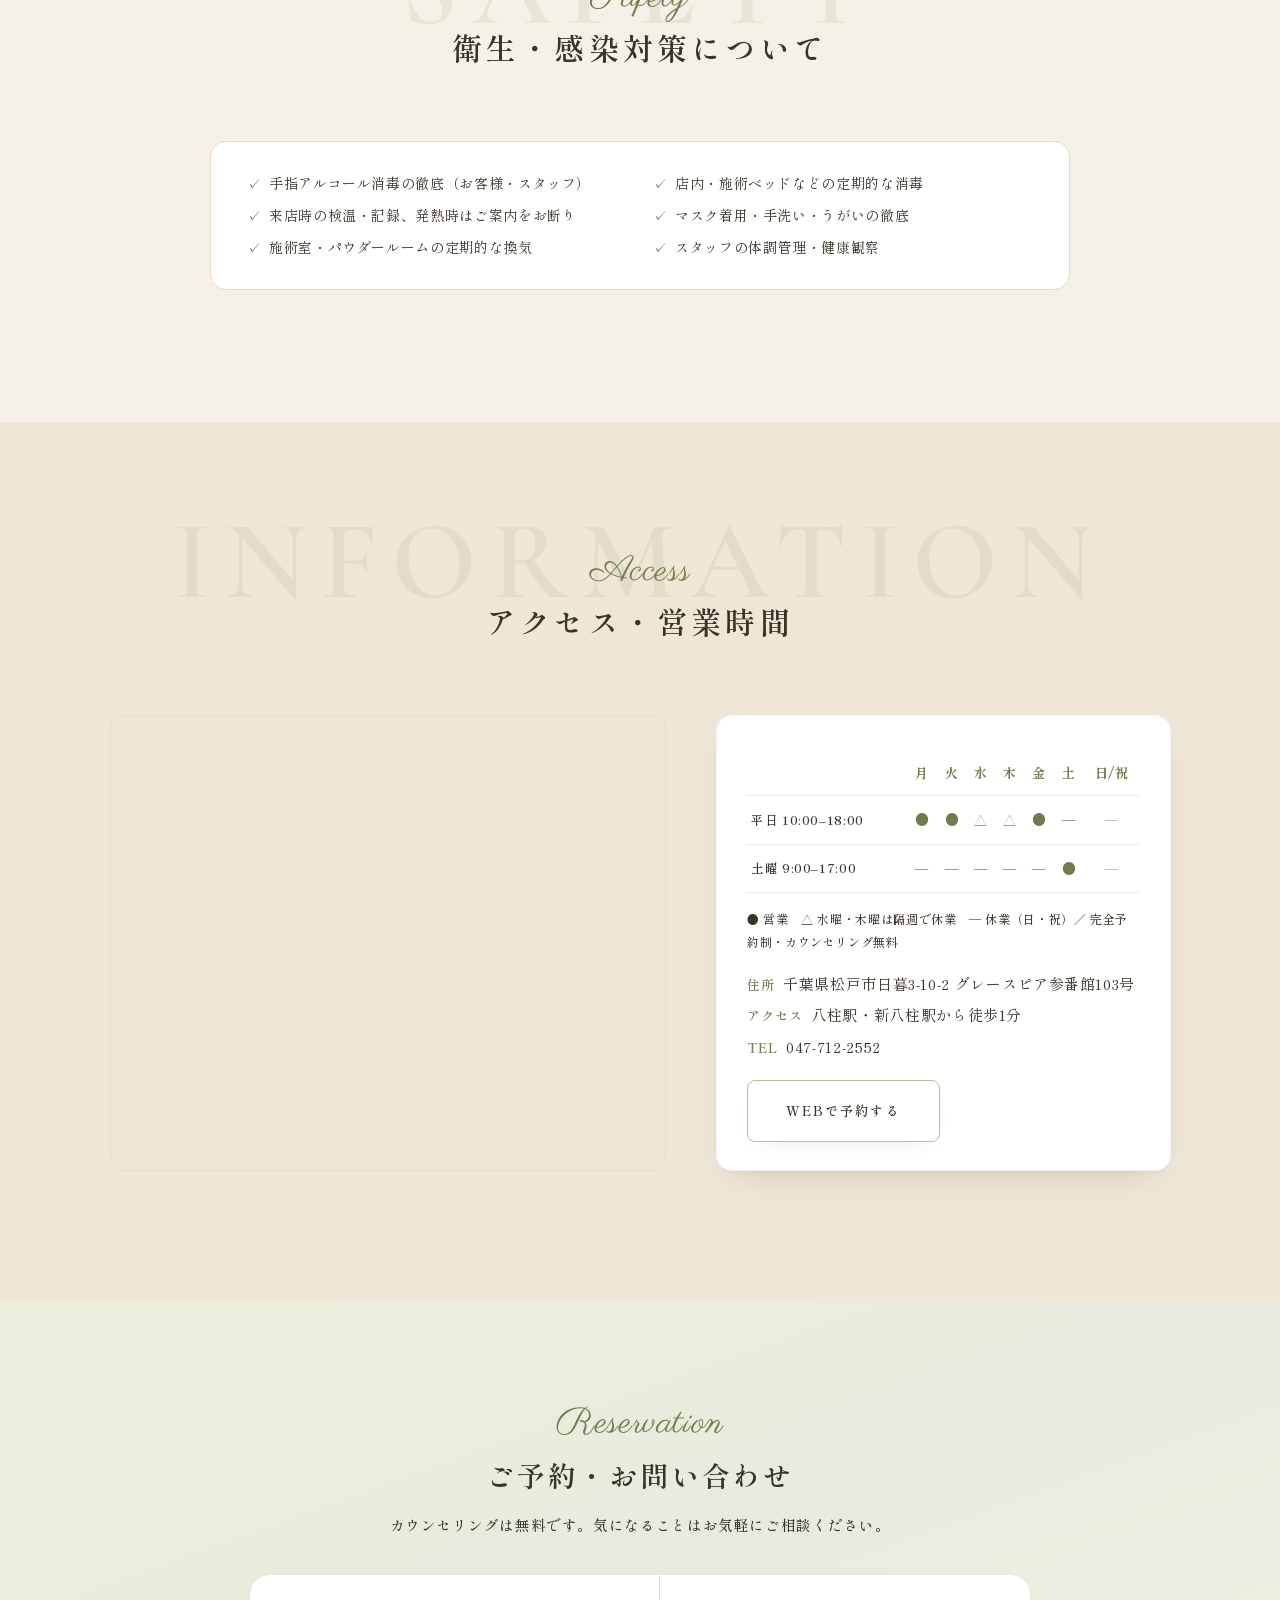
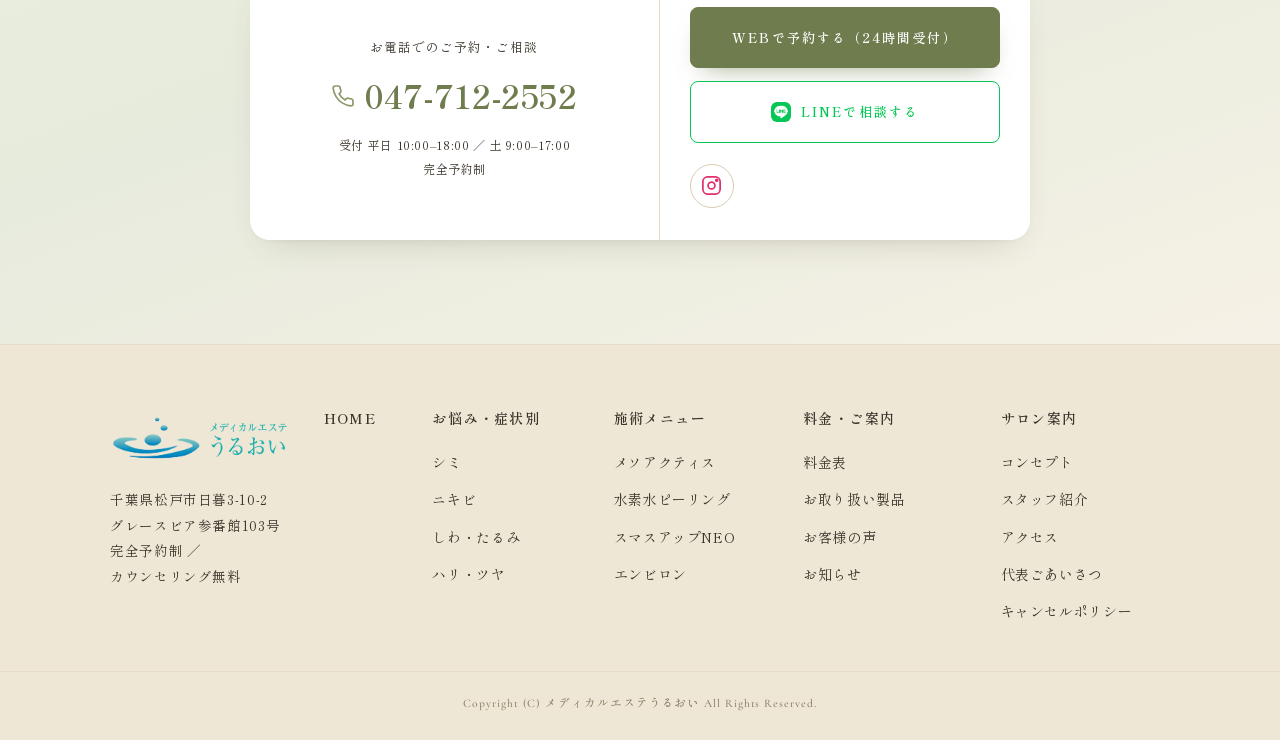
==== commit be0cddbc: "HP修正その2対応: 決済/料金/お知らせ文言・フッターにキャンセルポリシー・CE製品＋バナー - 注意書き「肌トラブルのご相談」文言を簡素化 - price: 決済セクションを「お支払いについて」に" ====
--- a/index.html
+++ b/index.html
@@ -358,7 +358,7 @@
           <div class="scr">Pick up</div>
           <div class="en">Pick up</div>
           <div class="ln"></div>
-          <h2 class="jp">注目の施術</h2>
+          <h2 class="jp">肌画像診断</h2>
         </div>
 
         <div style="max-width: 860px; margin: 0 auto 44px">
@@ -848,6 +848,7 @@
           <a href="index.html#staff">スタッフ紹介</a>
           <a href="index.html#access">アクセス</a>
           <a href="index.html#greet">代表ごあいさつ</a>
+          <a href="cancel-policy.html">キャンセルポリシー</a>
         </div>
       </div>
       <p class="foot-bottom">
--- a/css/top.css
+++ b/css/top.css
@@ -1397,6 +1397,9 @@
   gap: 13px;
   justify-content: center;
 }
+.rs-card .rs-act .btn {
+  justify-content: center;
+}
 .rs-lbl {
   font-size: 12.5px;
   letter-spacing: 0.08em;
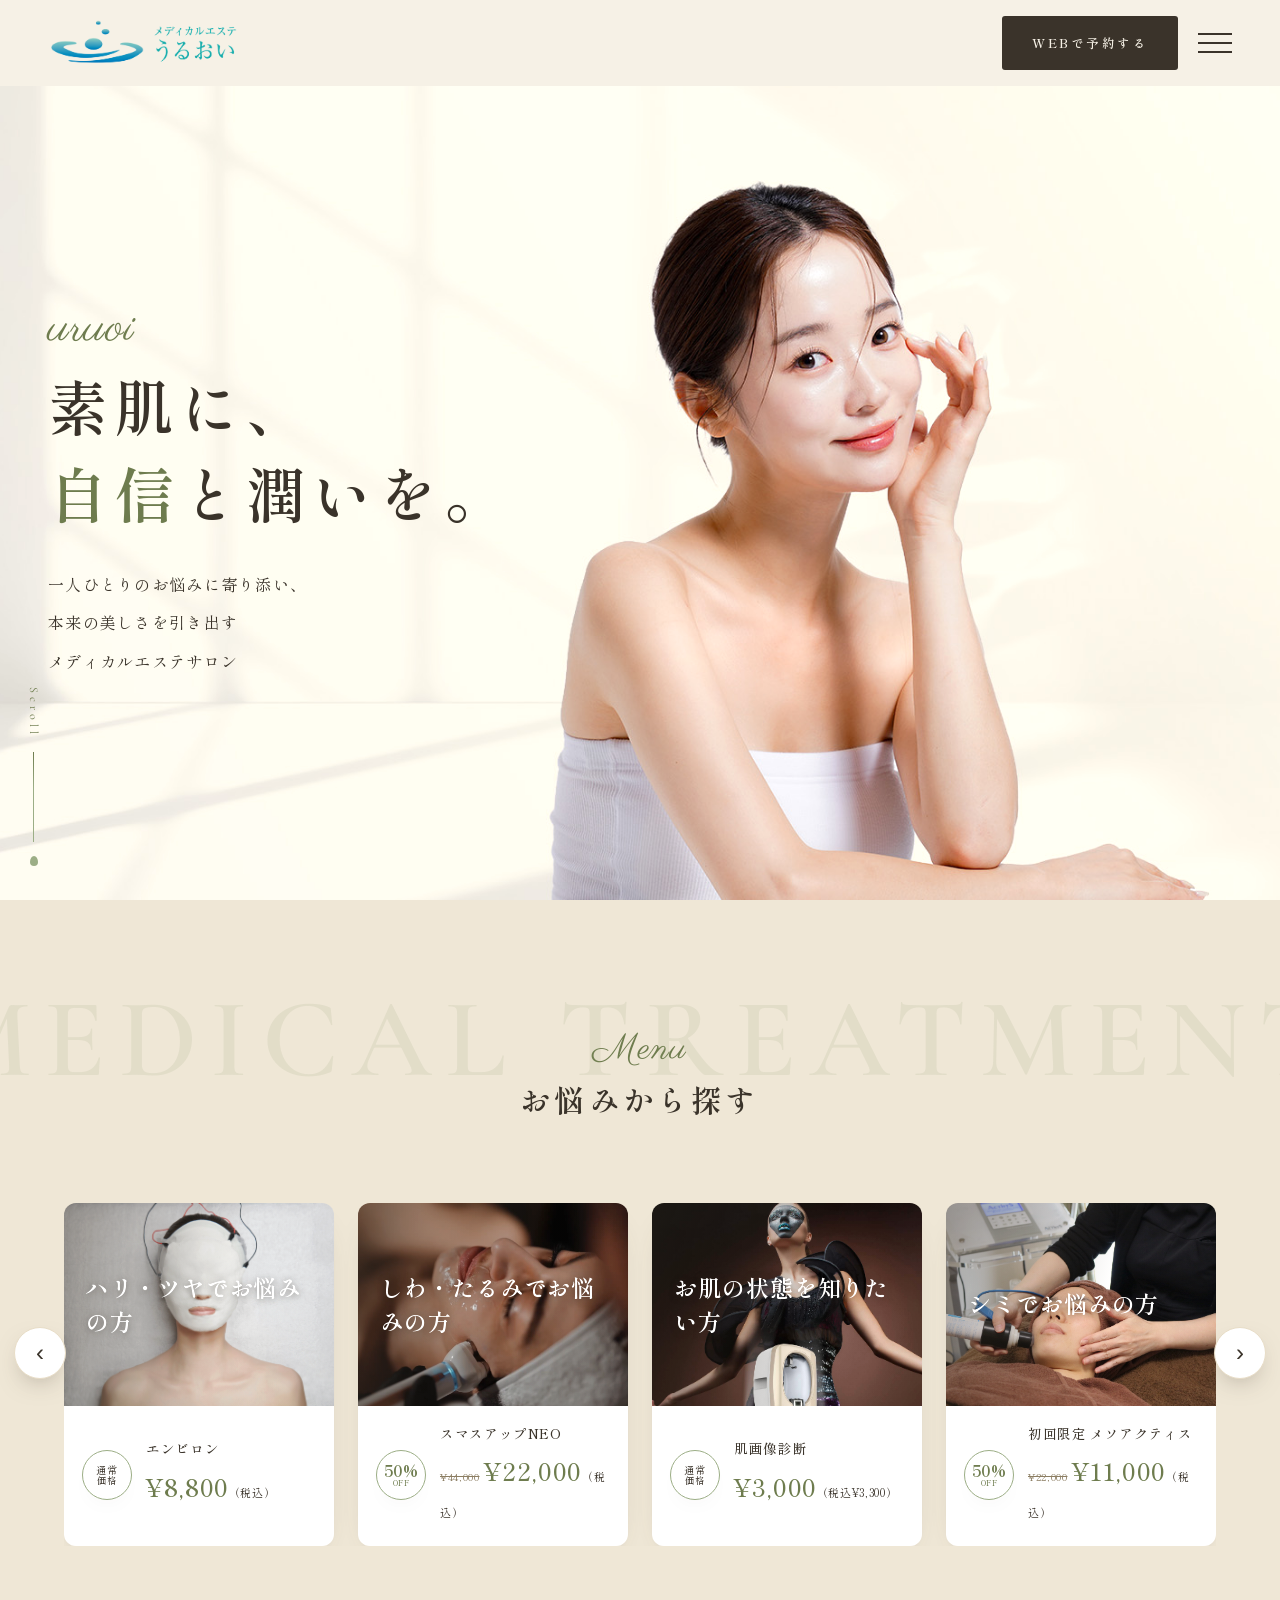
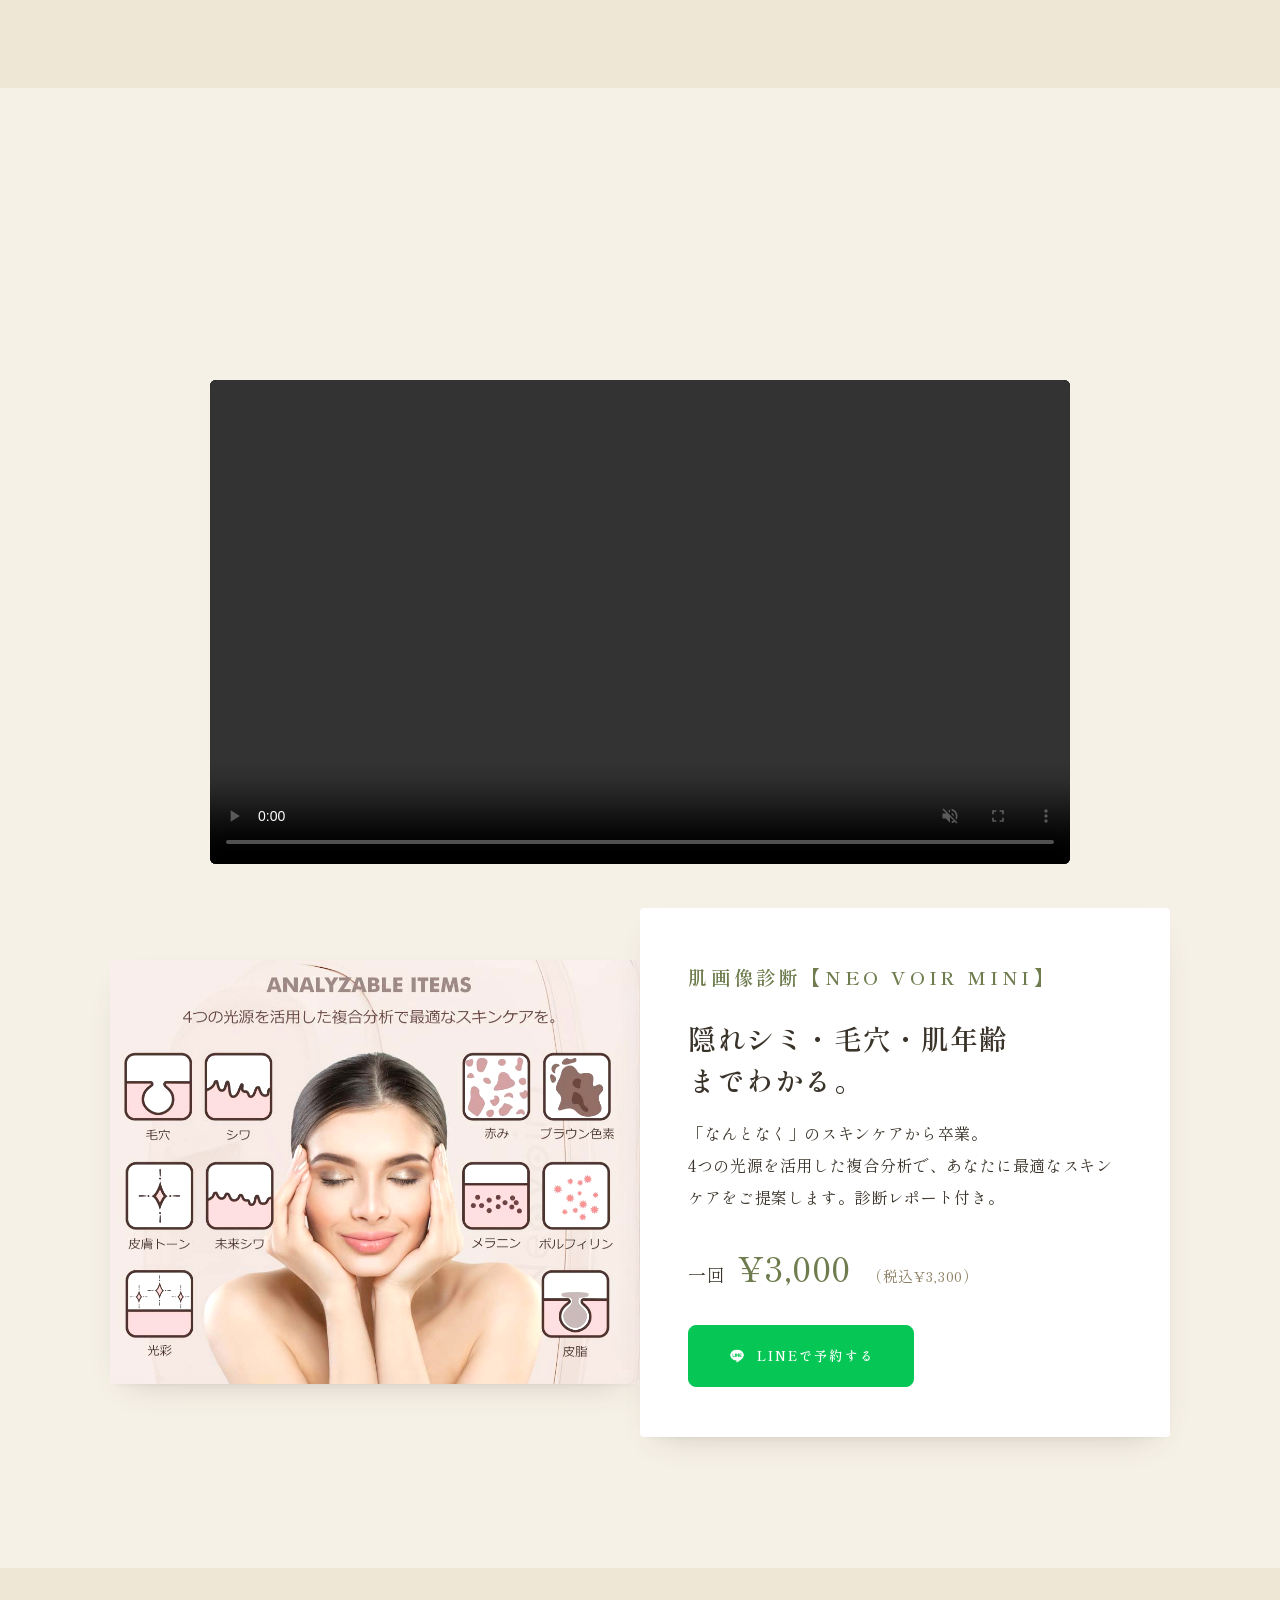
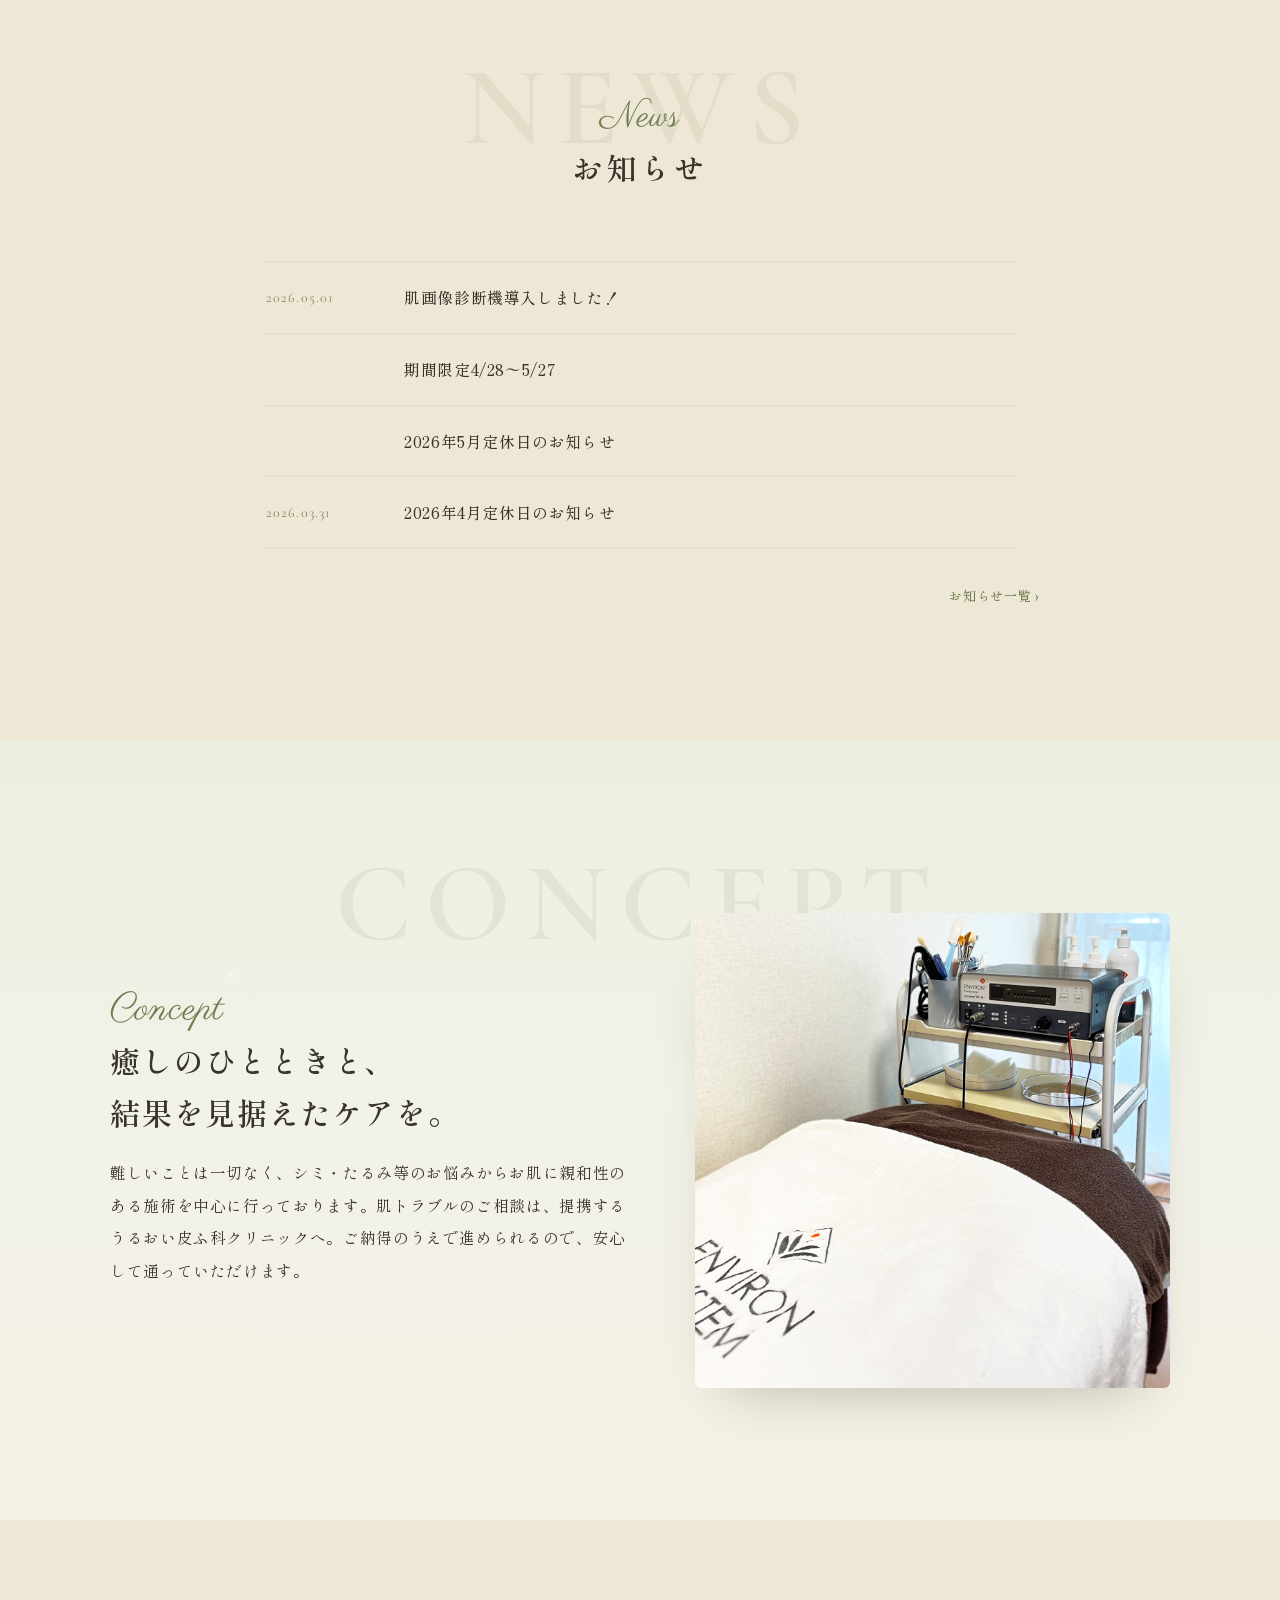
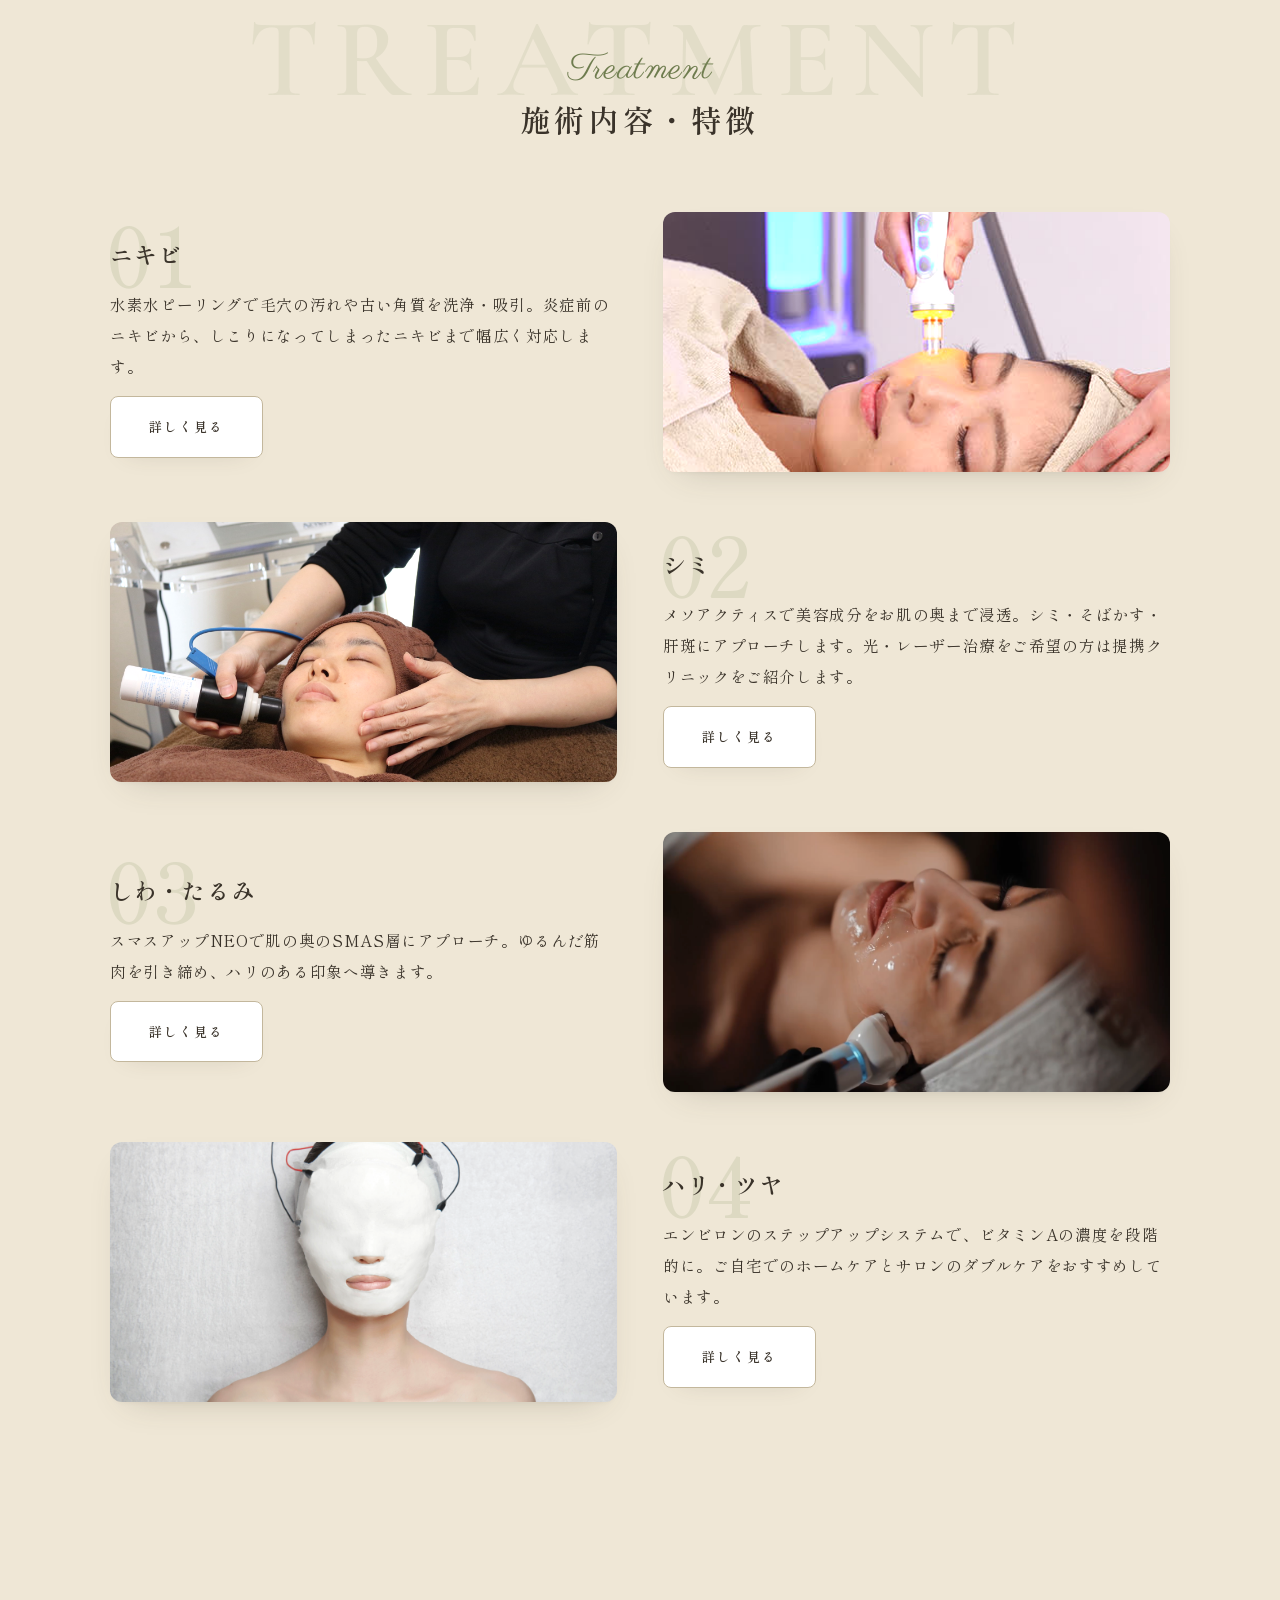
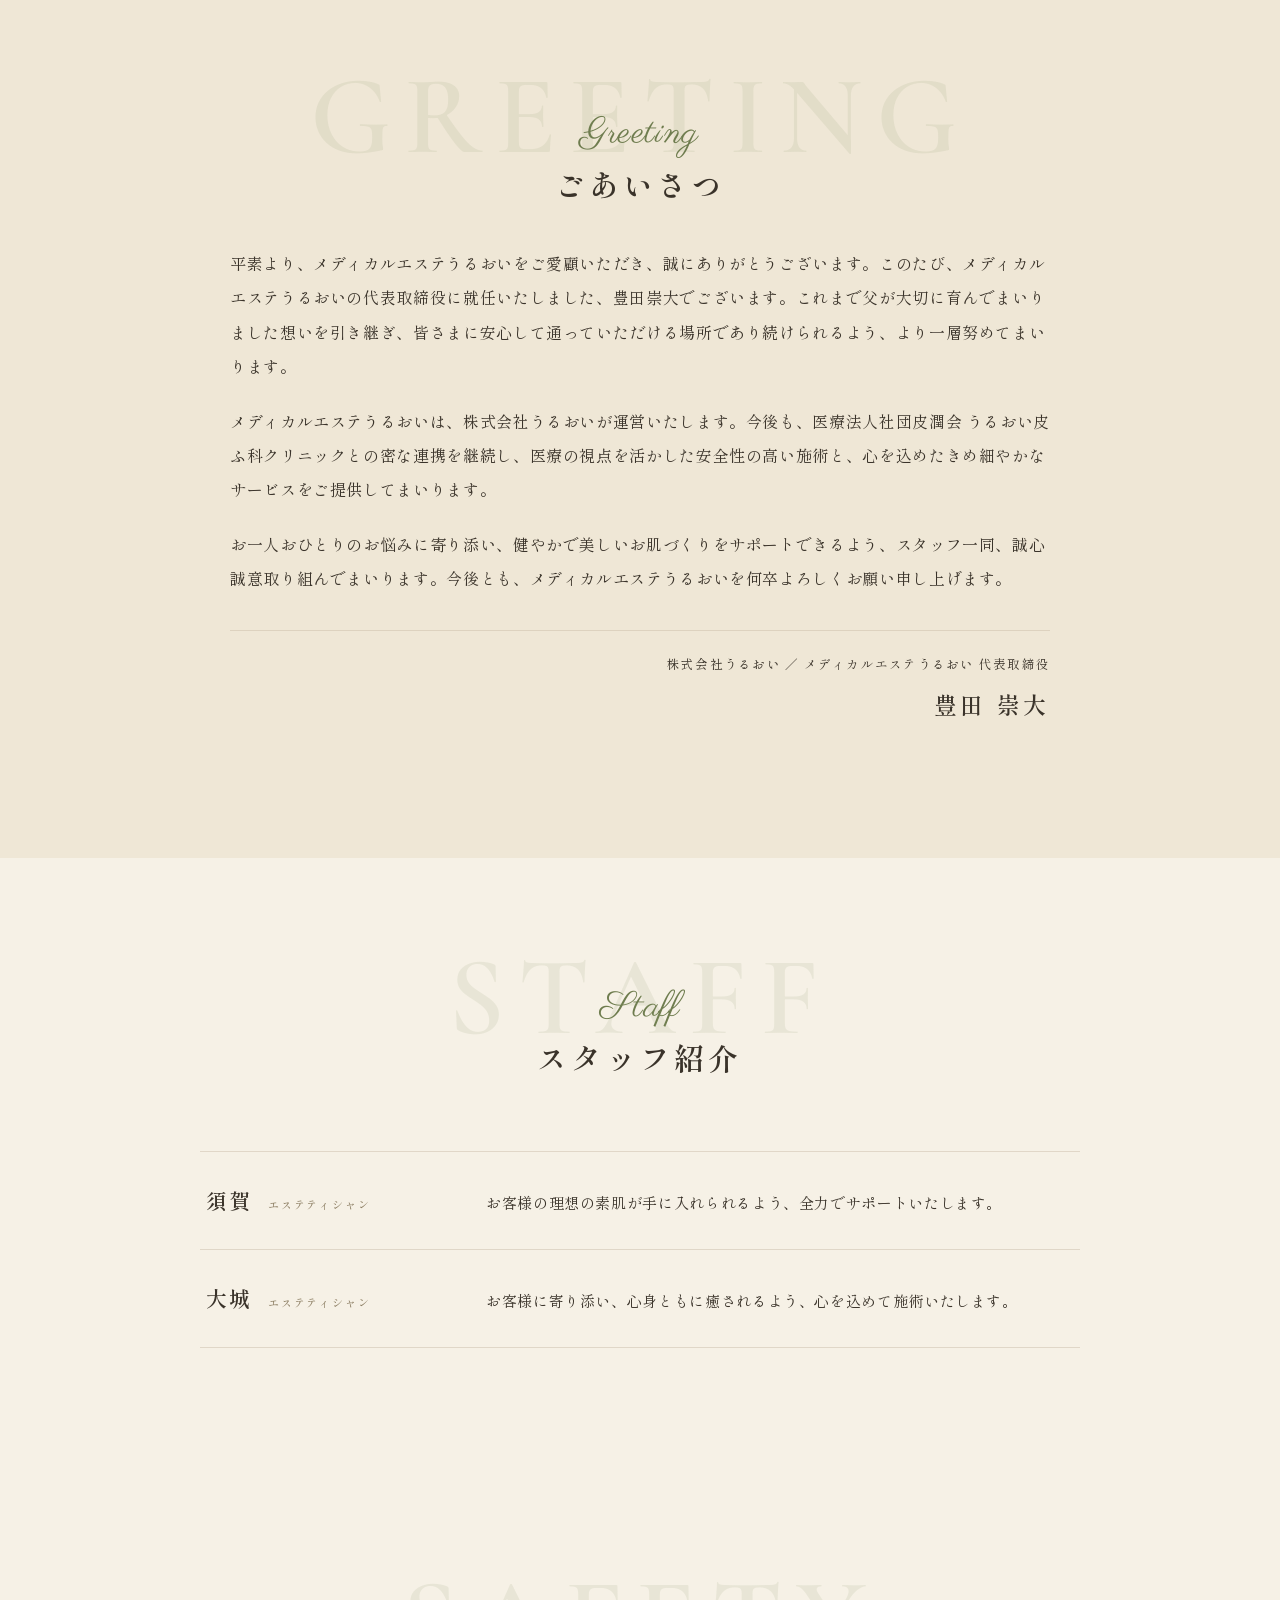
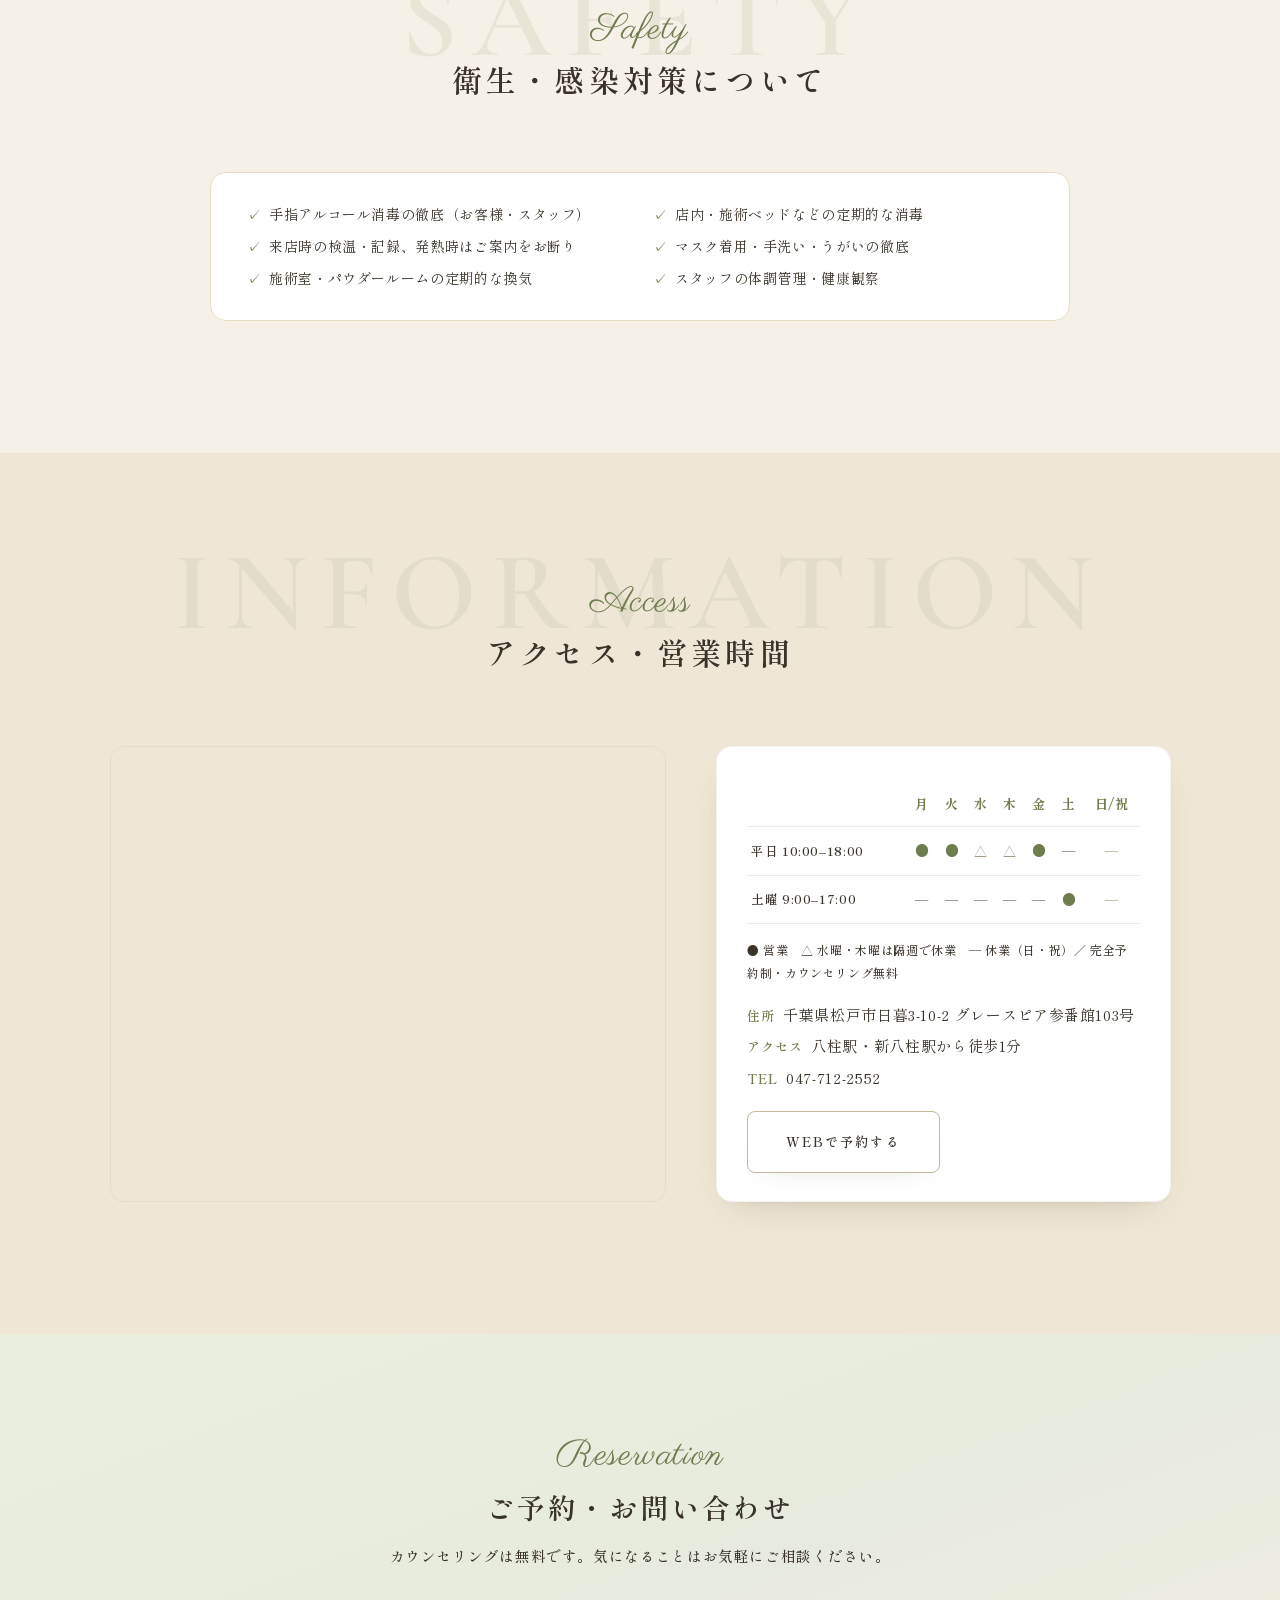
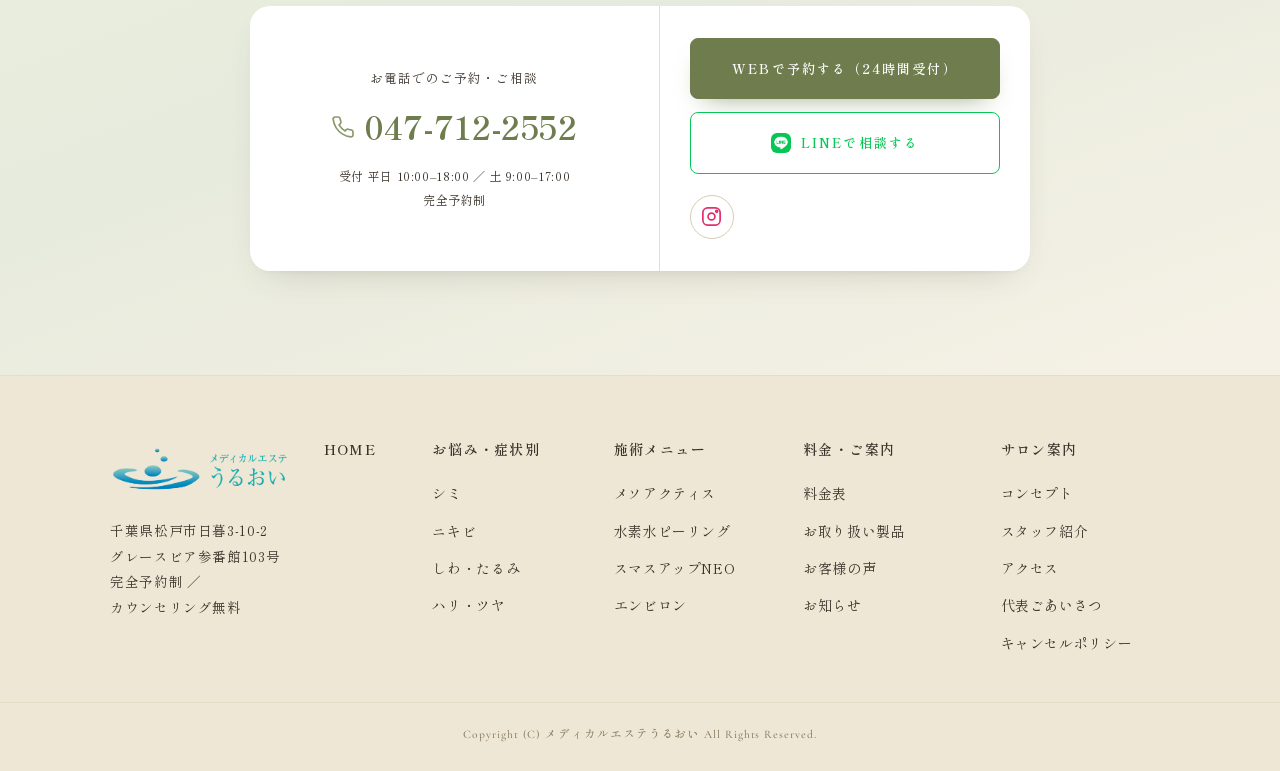
==== commit ff95fe86: "トップ: お悩みスライダー全バナーに（税込）追加・400px以下で価格行1行化／CEバナー詳しくはこちらSP18px Co-Authored-By: Claude Opus 4.8 (1M conte" ====
--- a/index.html
+++ b/index.html
@@ -261,7 +261,8 @@
                   <div class="nm">初回限定 メソアクティス</div>
                   <div class="pr">
                     <span class="was">¥22,000</span
-                    ><span class="now">¥11,000</span>
+                    ><span class="now">¥11,000</span
+                    ><span class="note">（税込）</span>
                   </div>
                 </div>
               </div>
@@ -280,7 +281,8 @@
                   <div class="nm">初回限定 水素ピーリング</div>
                   <div class="pr">
                     <span class="was">¥17,600</span
-                    ><span class="now">¥8,800</span>
+                    ><span class="now">¥8,800</span
+                    ><span class="note">（税込）</span>
                   </div>
                 </div>
               </div>
@@ -302,7 +304,7 @@
                 </div>
                 <div class="info">
                   <div class="nm">エンビロン</div>
-                  <div class="pr"><span class="now">¥8,800</span></div>
+                  <div class="pr"><span class="now">¥8,800</span><span class="note">（税込）</span></div>
                 </div>
               </div>
             </a>
@@ -320,7 +322,8 @@
                   <div class="nm">スマスアップNEO</div>
                   <div class="pr">
                     <span class="was">¥44,000</span
-                    ><span class="now">¥22,000</span>
+                    ><span class="now">¥22,000</span
+                    ><span class="note">（税込）</span>
                   </div>
                 </div>
               </div>
--- a/css/main.css
+++ b/css/main.css
@@ -328,6 +328,24 @@
     display: inline;
   }
 }
+/* 360px以下専用改行 */
+.xs-br {
+  display: none;
+}
+@media (max-width: 360px) {
+  .xs-br {
+    display: inline;
+  }
+}
+/* 400px以下専用改行 */
+.br400 {
+  display: none;
+}
+@media (max-width: 400px) {
+  .br400 {
+    display: inline;
+  }
+}
 /* SP：Instagramはスマホで非表示（PCのみ表示） */
 @media (max-width: 768px) {
   .nav-sns a[aria-label="Instagram"],
@@ -770,7 +788,7 @@
 /* SP：コピーライト10px・ハンバーガー3本線・閉じる×を小さく */
 @media (max-width: 768px) {
   .foot-bottom { font-size: 10px !important; }
-  .burger .circle { gap: 5px; }
-  .burger .circle i { width: 26px; }
+  .burger .circle { gap: 6px; }
+  .burger .circle i { width: 30px; }
   .nav-overlay .close { font-size: 26px; }
 }
--- a/css/top.css
+++ b/css/top.css
@@ -507,6 +507,22 @@
   font-size: 11px;
   color: var(--brown-soft);
 }
+/* 400px以下：価格行（税込）が折り返さないよう1行固定＋縮小 */
+@media (max-width: 400px) {
+  .cban .info .pr {
+    white-space: nowrap;
+  }
+  .cban .info .pr .was {
+    font-size: 9.5px;
+    margin-right: 4px;
+  }
+  .cban .info .pr .now {
+    font-size: 20px;
+  }
+  .cban .info .pr .note {
+    font-size: 9px;
+  }
+}
 
 .pickup {
   display: grid;
@@ -1326,6 +1342,37 @@
     margin-left: 0;
     margin-top: 0;
   }
+  /* info-card 内テキストをSPで0.5px小さく */
+  .info-card .timetable th,
+  .info-card .timetable td {
+    font-size: 12.5px;
+  }
+  .info-card .timetable .rh {
+    font-size: 12px;
+  }
+  .info-card .timetable .dot {
+    font-size: 13.5px;
+  }
+  .info-card .info-list {
+    font-size: 12px;
+  }
+  .info-card .info-list b {
+    font-size: 11px;
+  }
+}
+/* 400px以下：営業時間テーブルを10pxに */
+@media (max-width: 400px) {
+  .info-card .timetable th,
+  .info-card .timetable td {
+    font-size: 10px;
+    padding: 8px 2px;
+  }
+  .info-card .timetable .rh {
+    font-size: 10px;
+  }
+  .info-card .timetable .dot {
+    font-size: 11px;
+  }
 }
 
 .reserve {
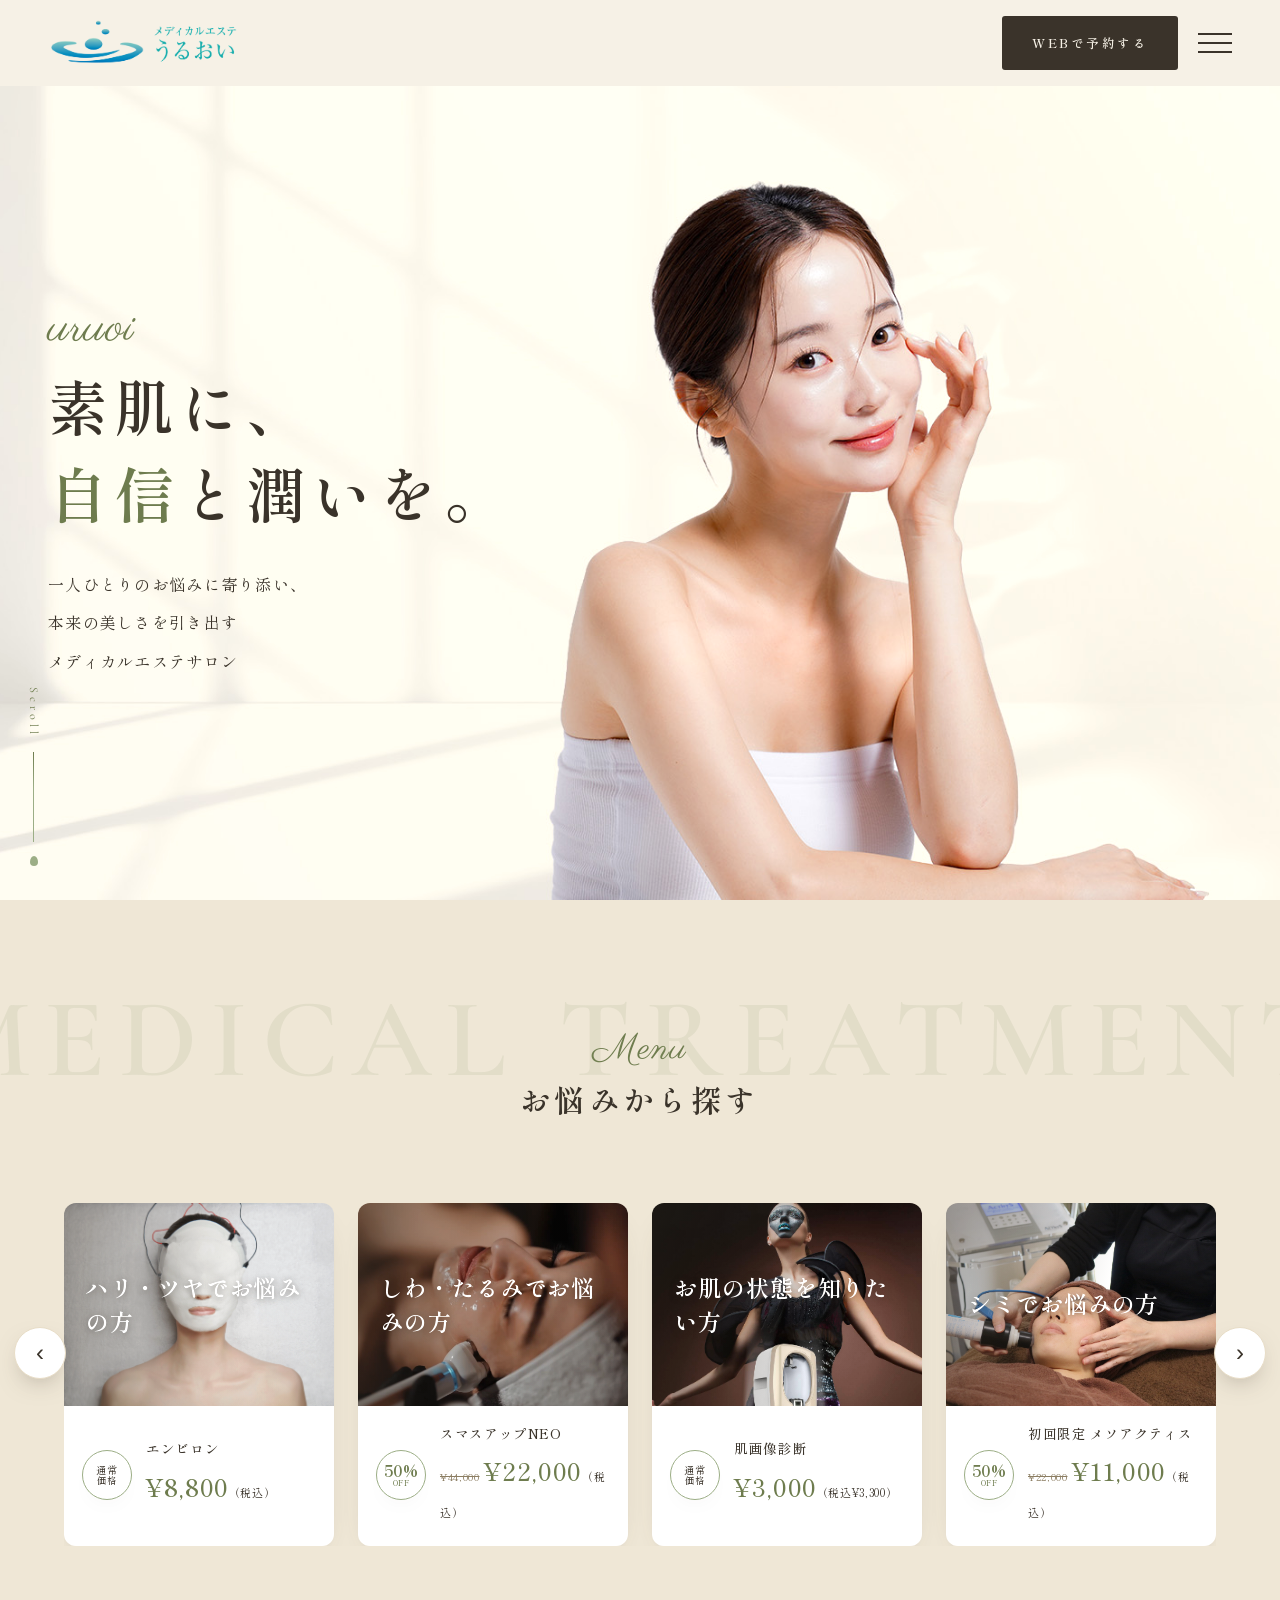
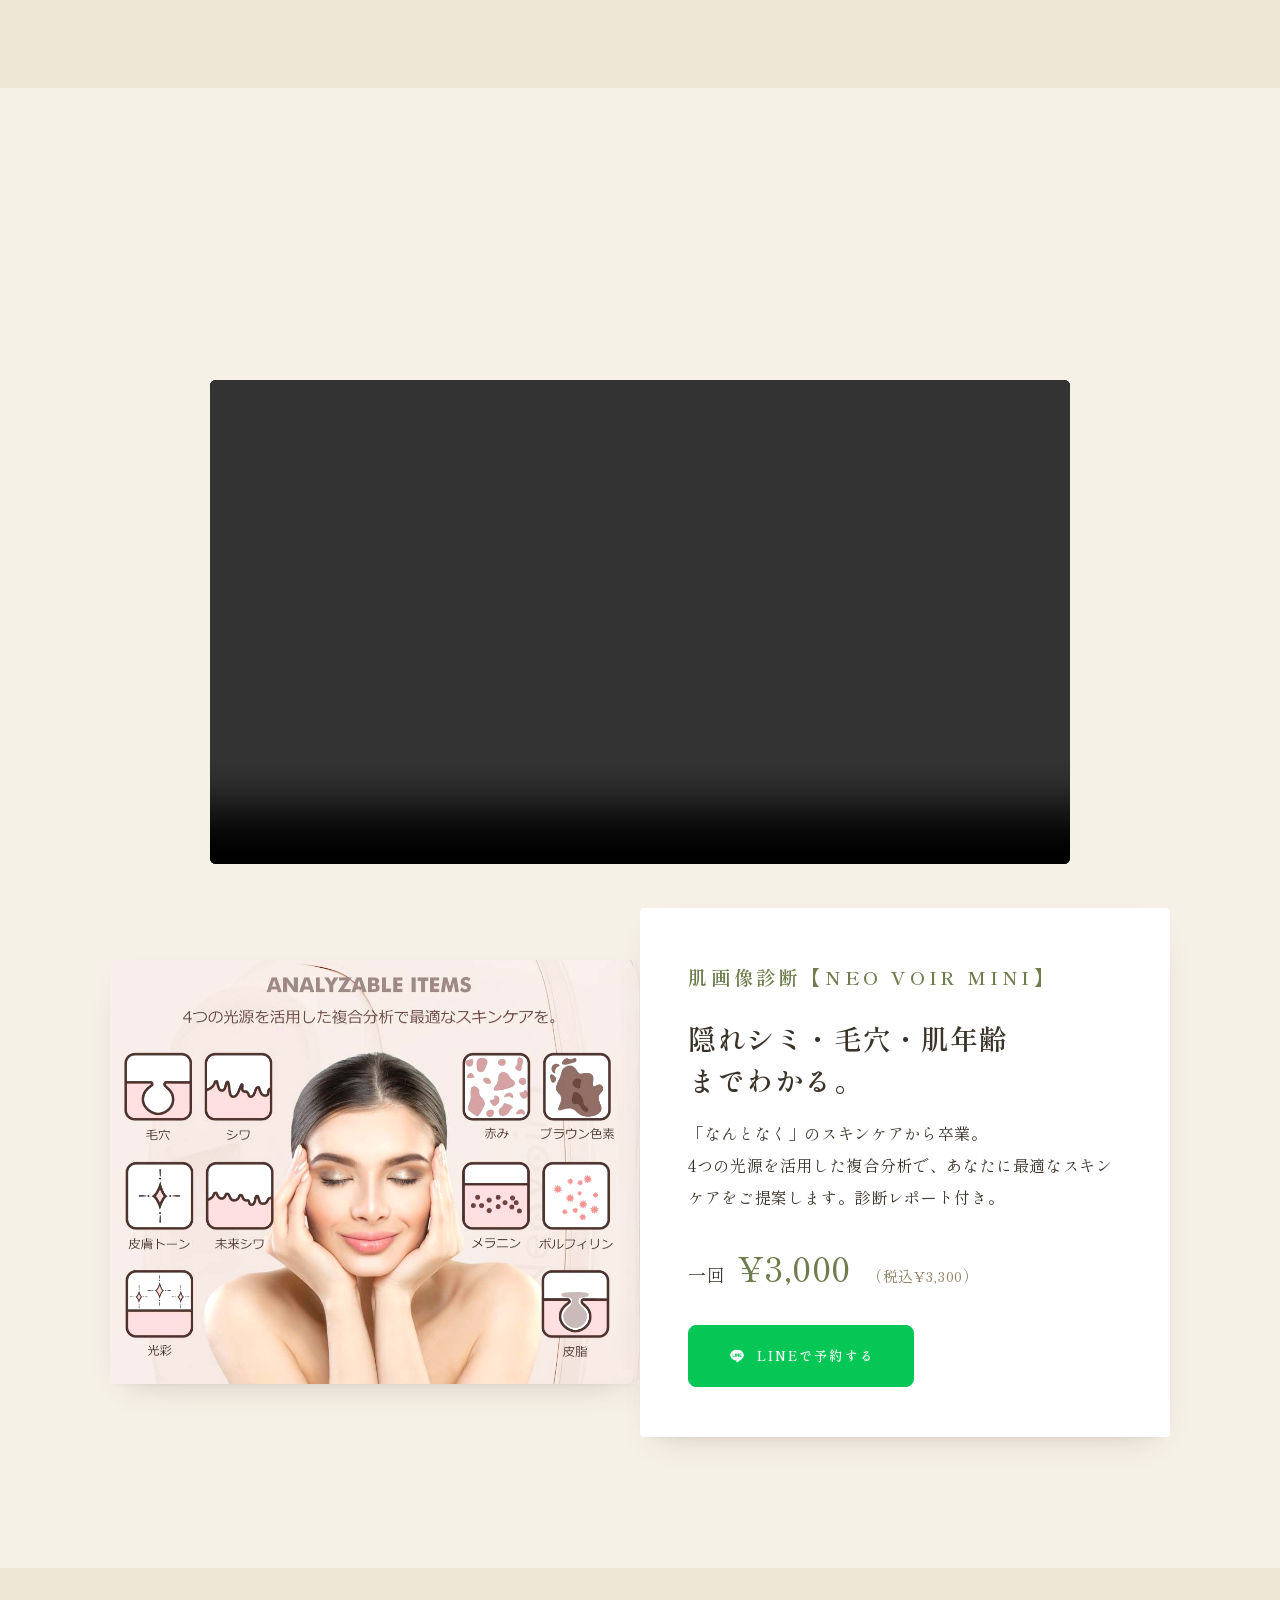
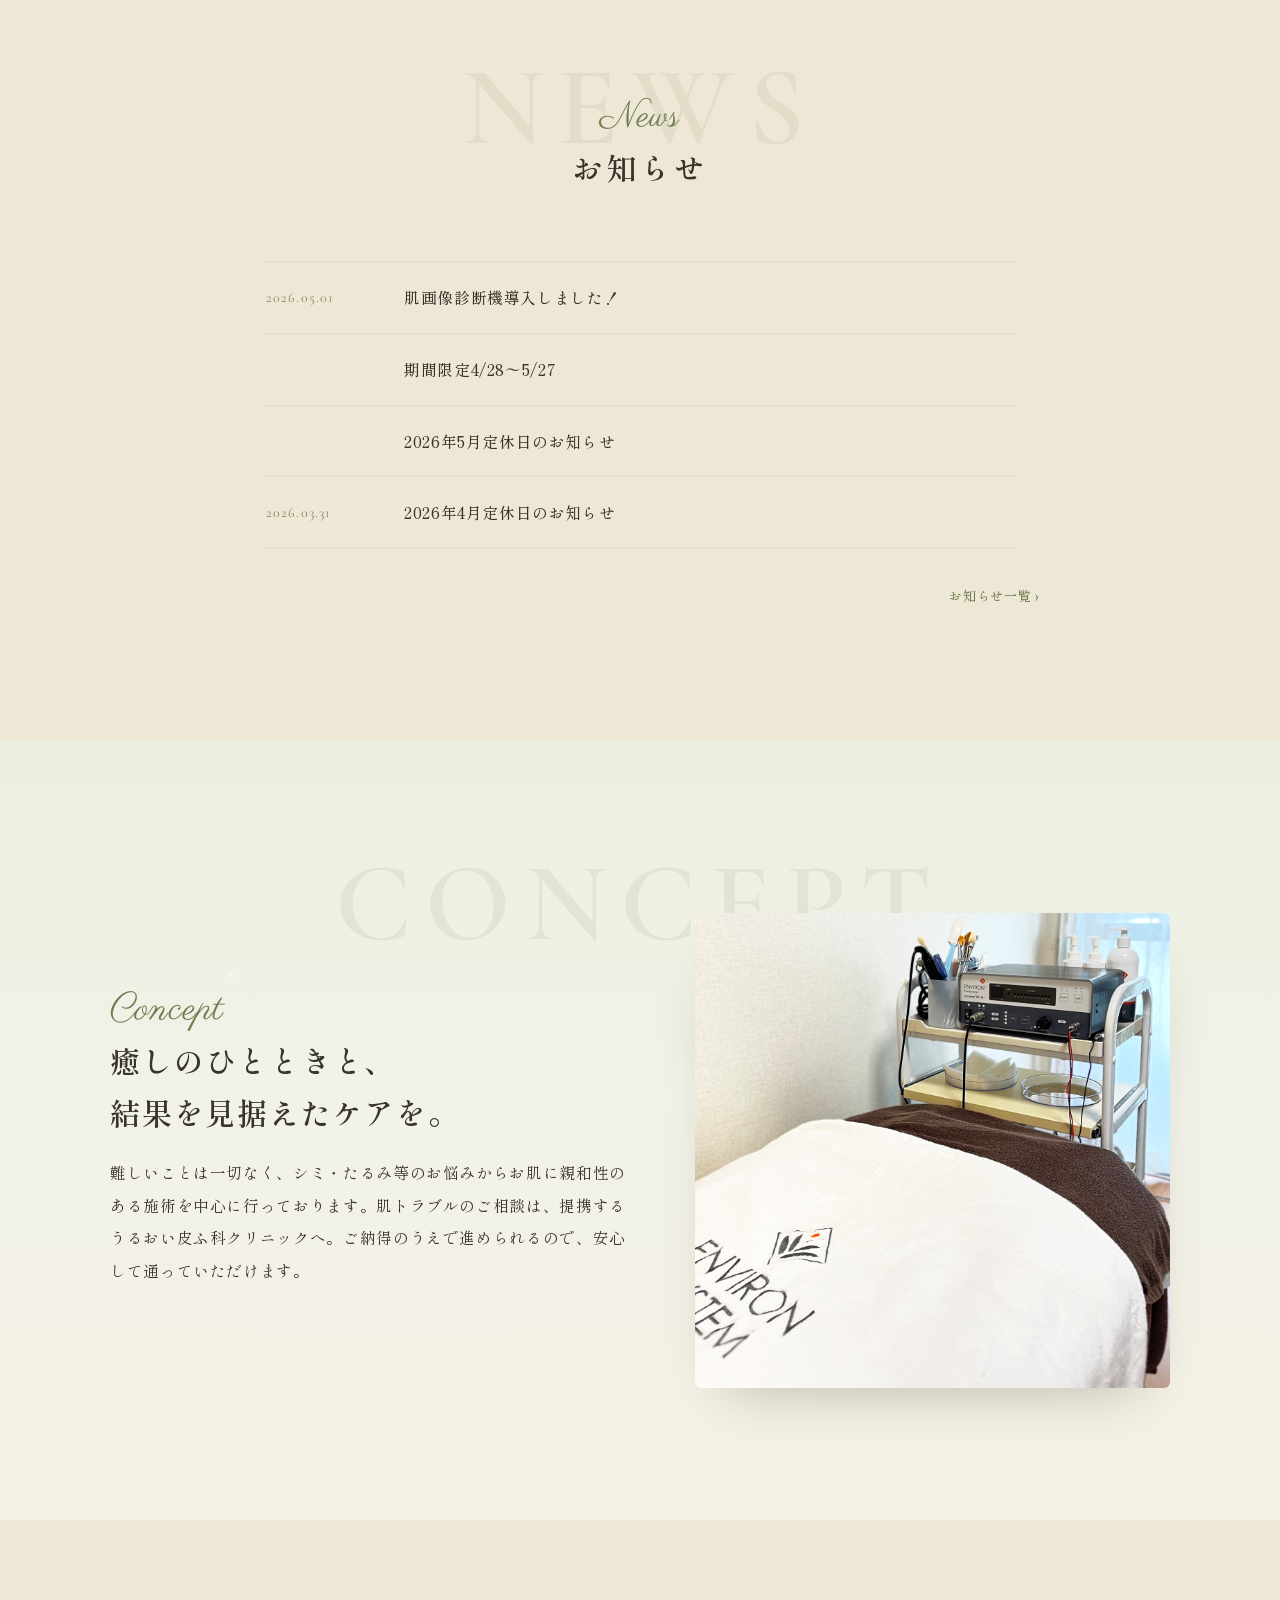
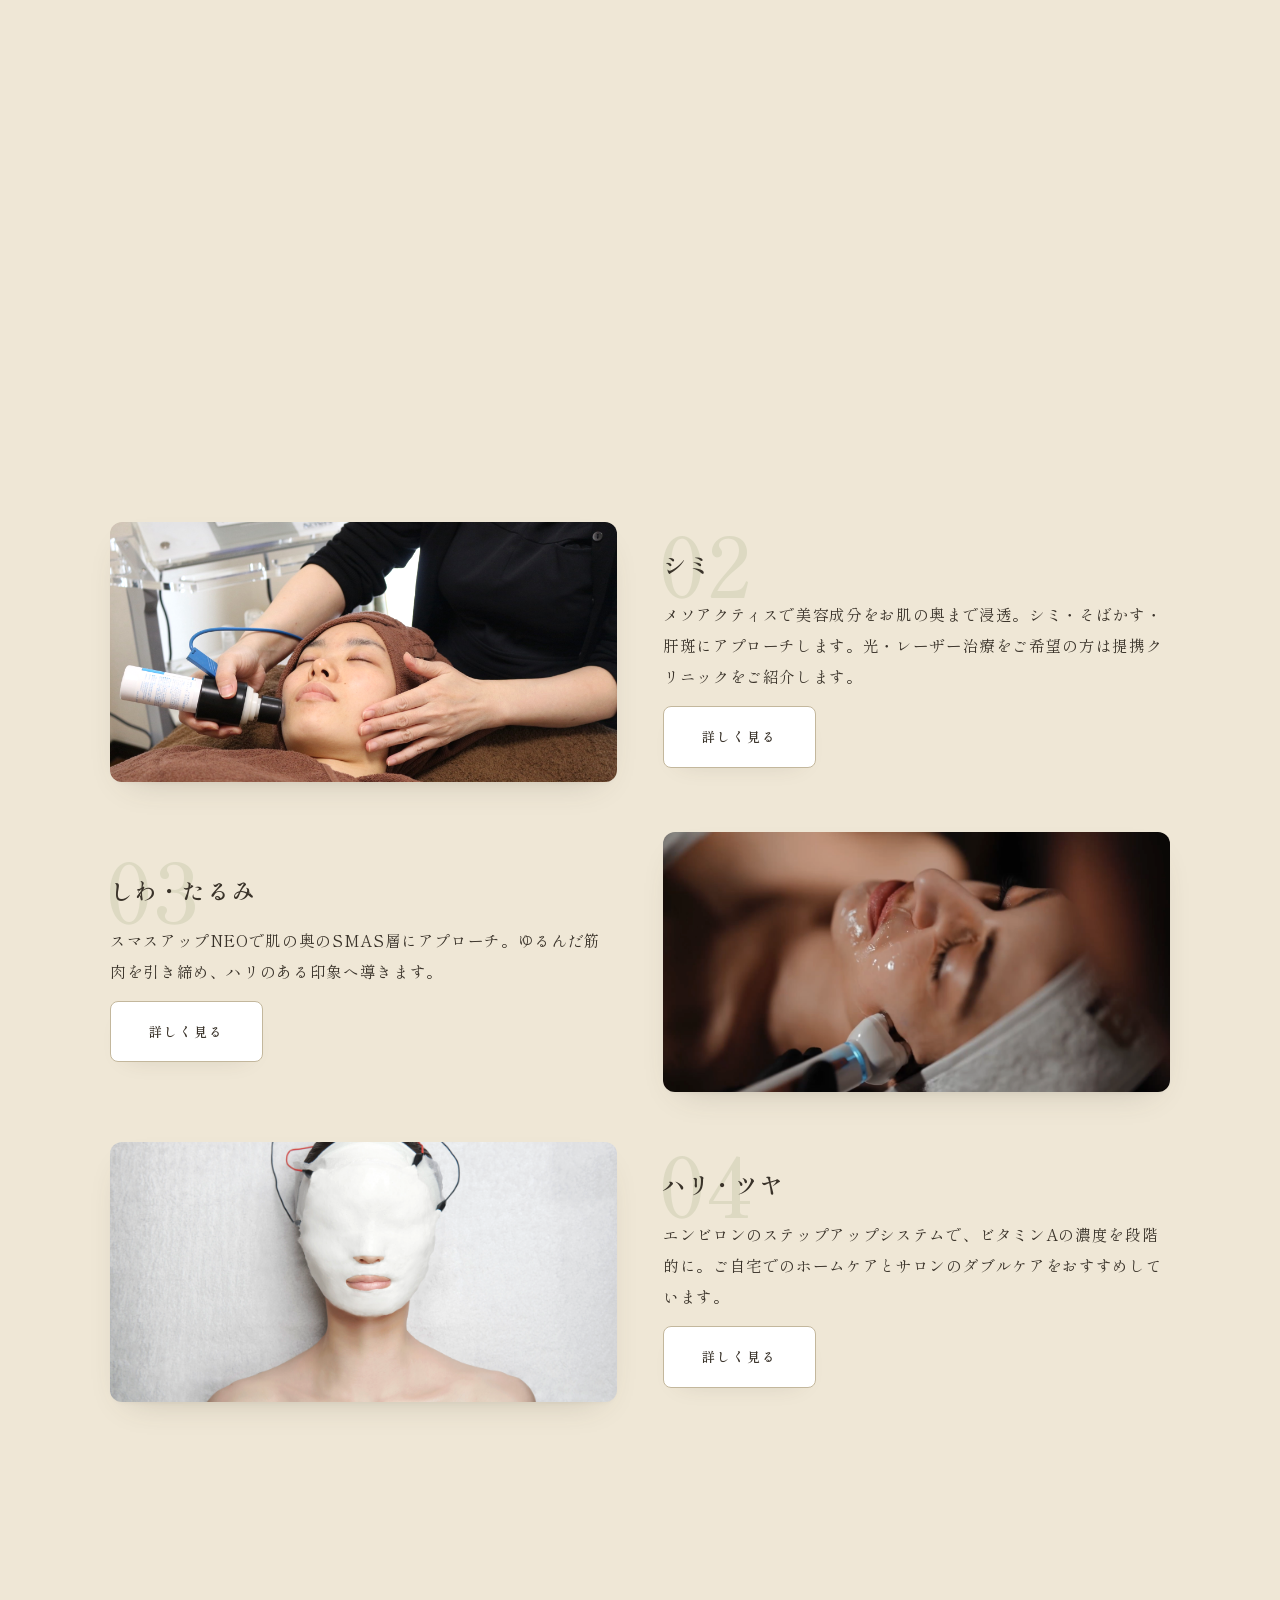
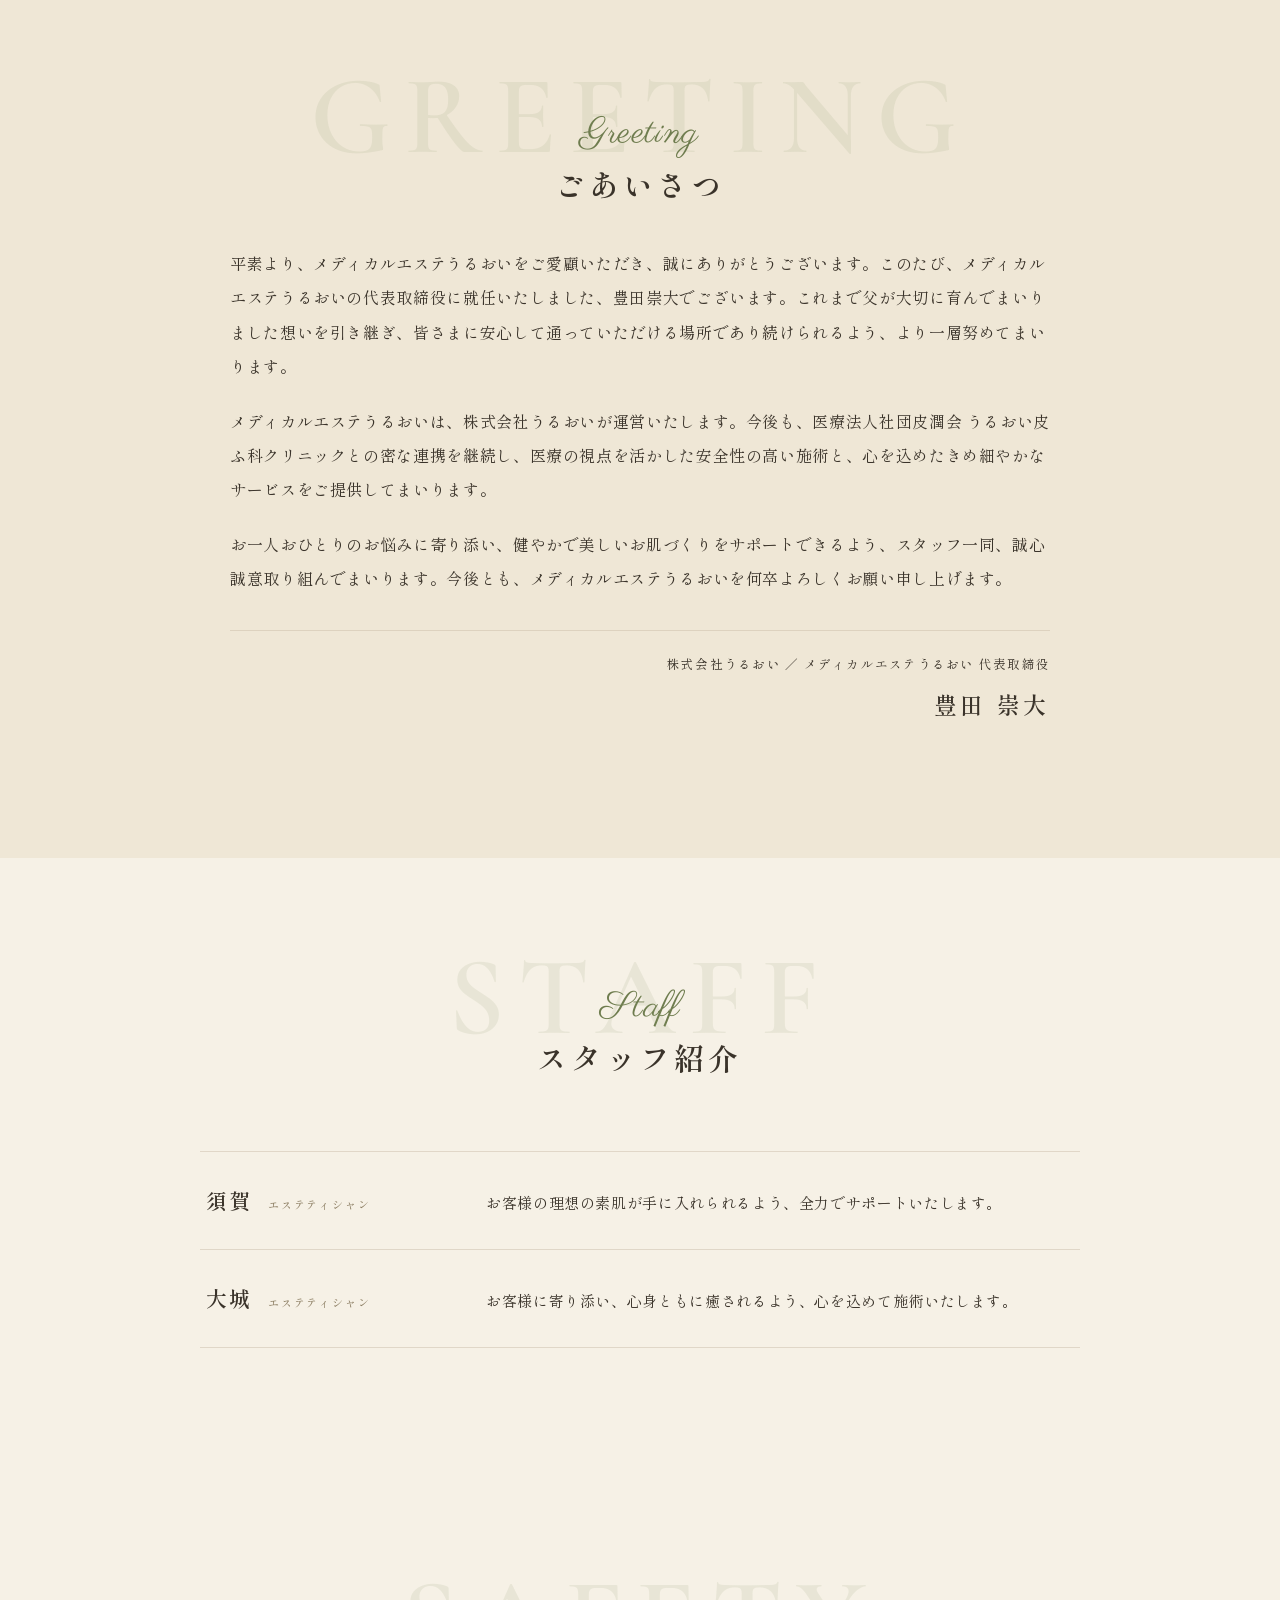
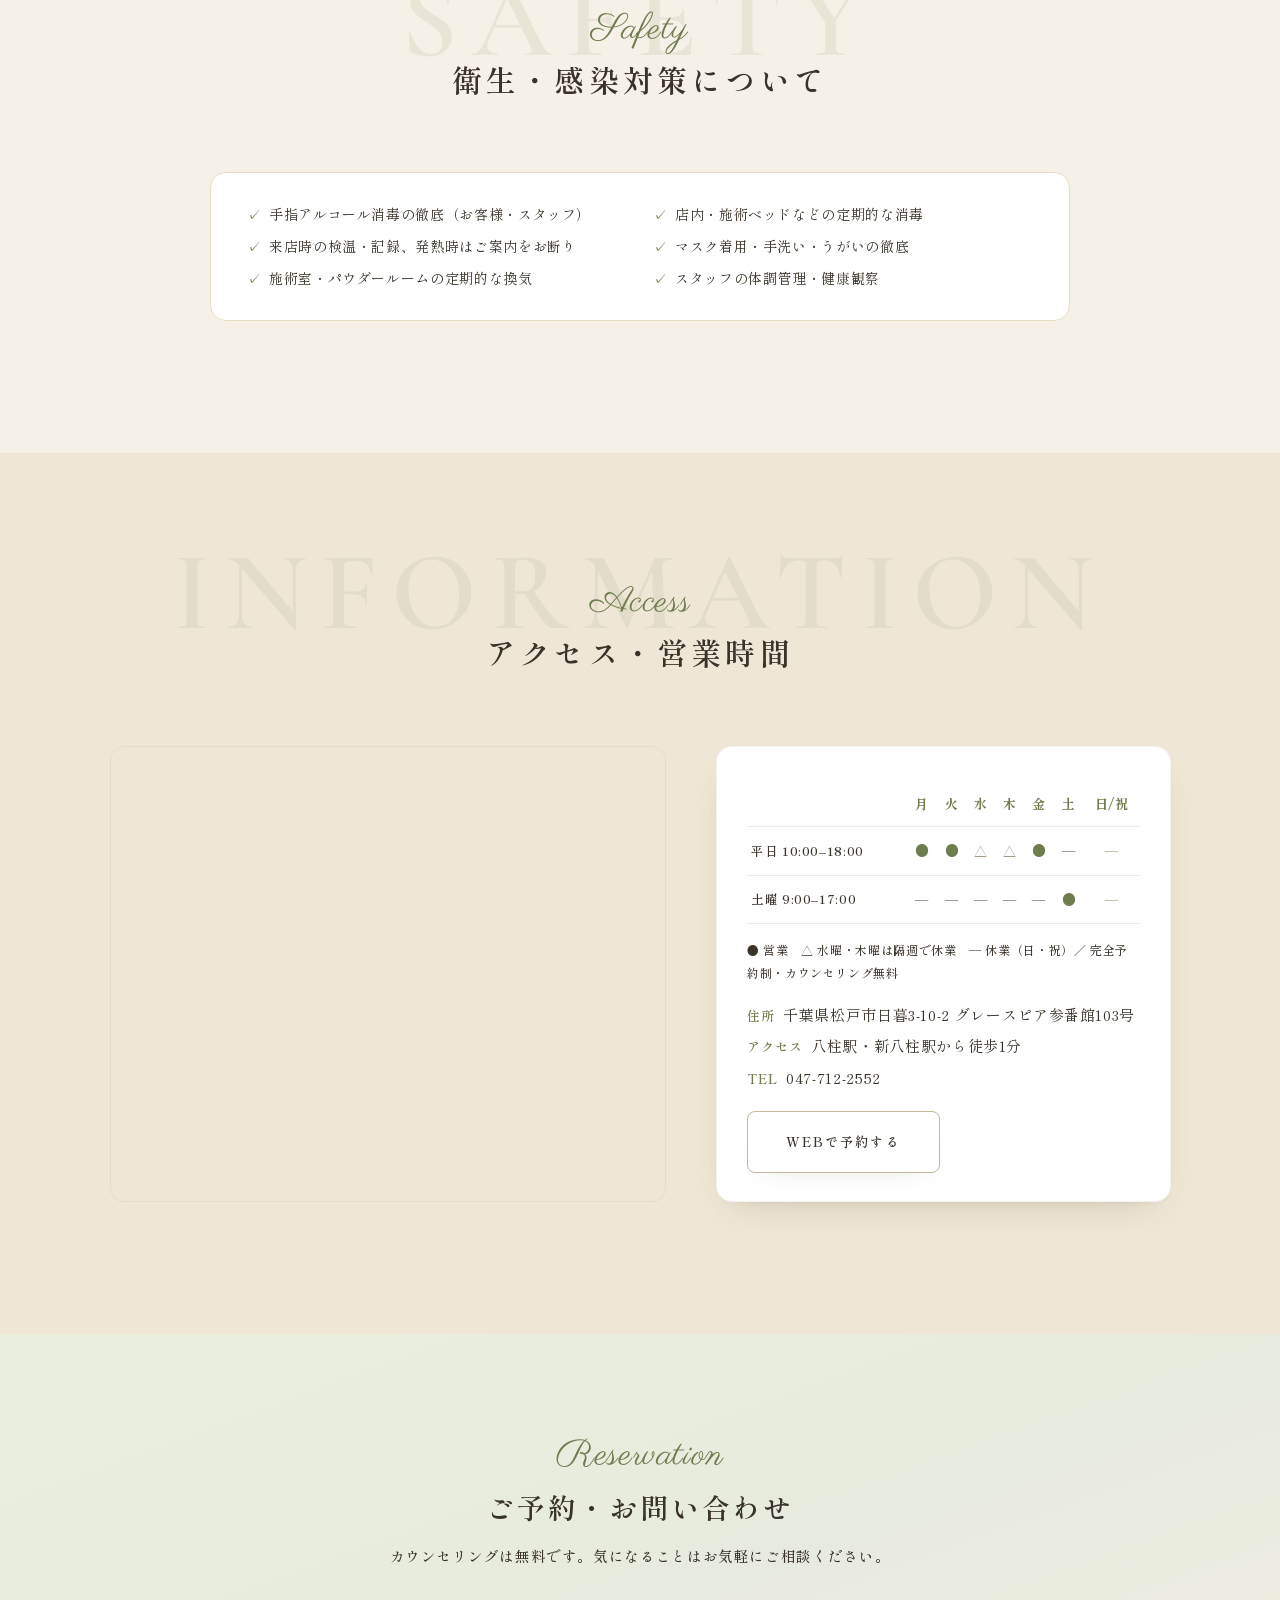
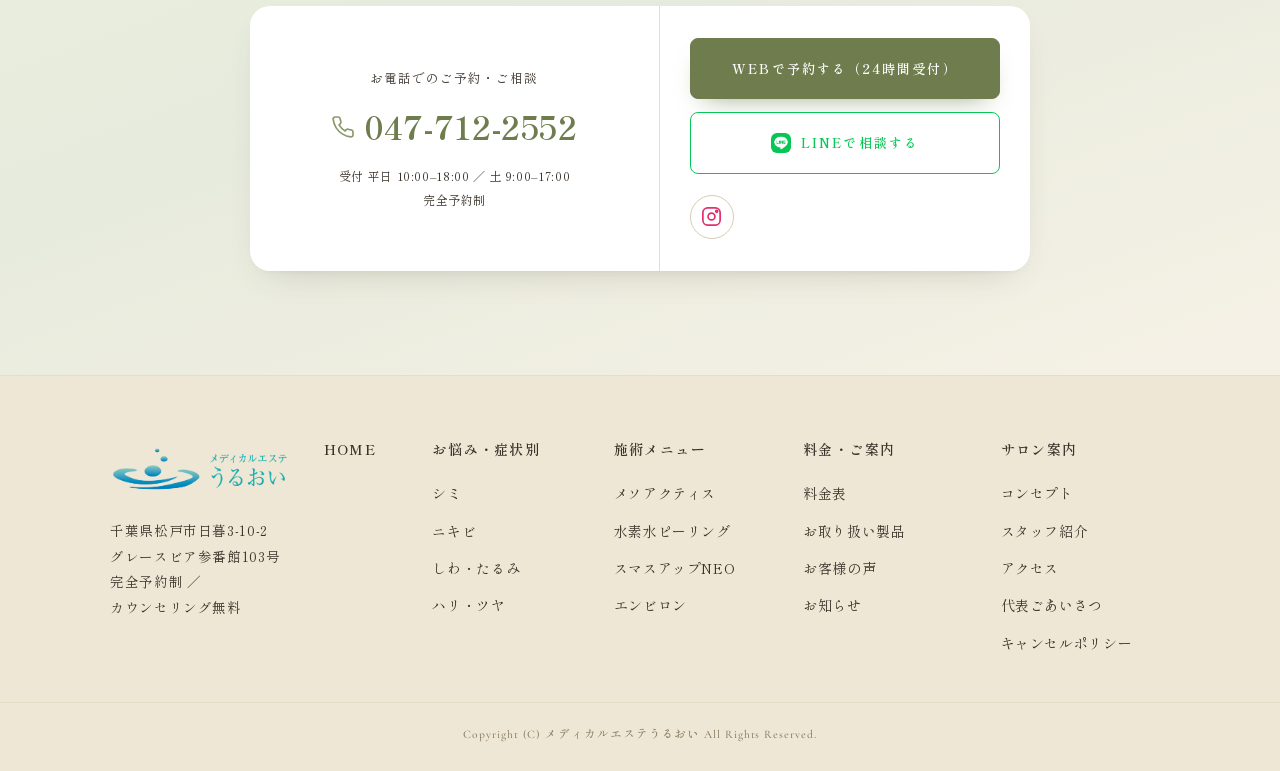
==== commit 38c020fc: "エンビロン施術内容追加・全施術ページ文字左/画像右・Instagram新アカウントに変更 - hari: クールビタミン説明更新＋画像差し替え、ソノイオントリートメント追加 - 全施術ページの施術内容" ====
--- a/index.html
+++ b/index.html
@@ -114,7 +114,7 @@
             千葉県松戸市日暮3-10-2<br />グレースビア参番館103号
           </p>
           <div class="nav-sns">
-            <a href="https://www.instagram.com/hadakatsusensei/" target="_blank" rel="noopener" aria-label="Instagram"
+            <a href="https://www.instagram.com/medicalesteuruoi/" target="_blank" rel="noopener" aria-label="Instagram"
               ><svg
                 width="16"
                 height="16"
@@ -788,7 +788,7 @@
               />LINEで相談する</a
             >
             <div class="rs-sns">
-              <a href="https://www.instagram.com/hadakatsusensei/" target="_blank" rel="noopener" aria-label="Instagram"
+              <a href="https://www.instagram.com/medicalesteuruoi/" target="_blank" rel="noopener" aria-label="Instagram"
                 ><svg
                   width="16"
                   height="16"
